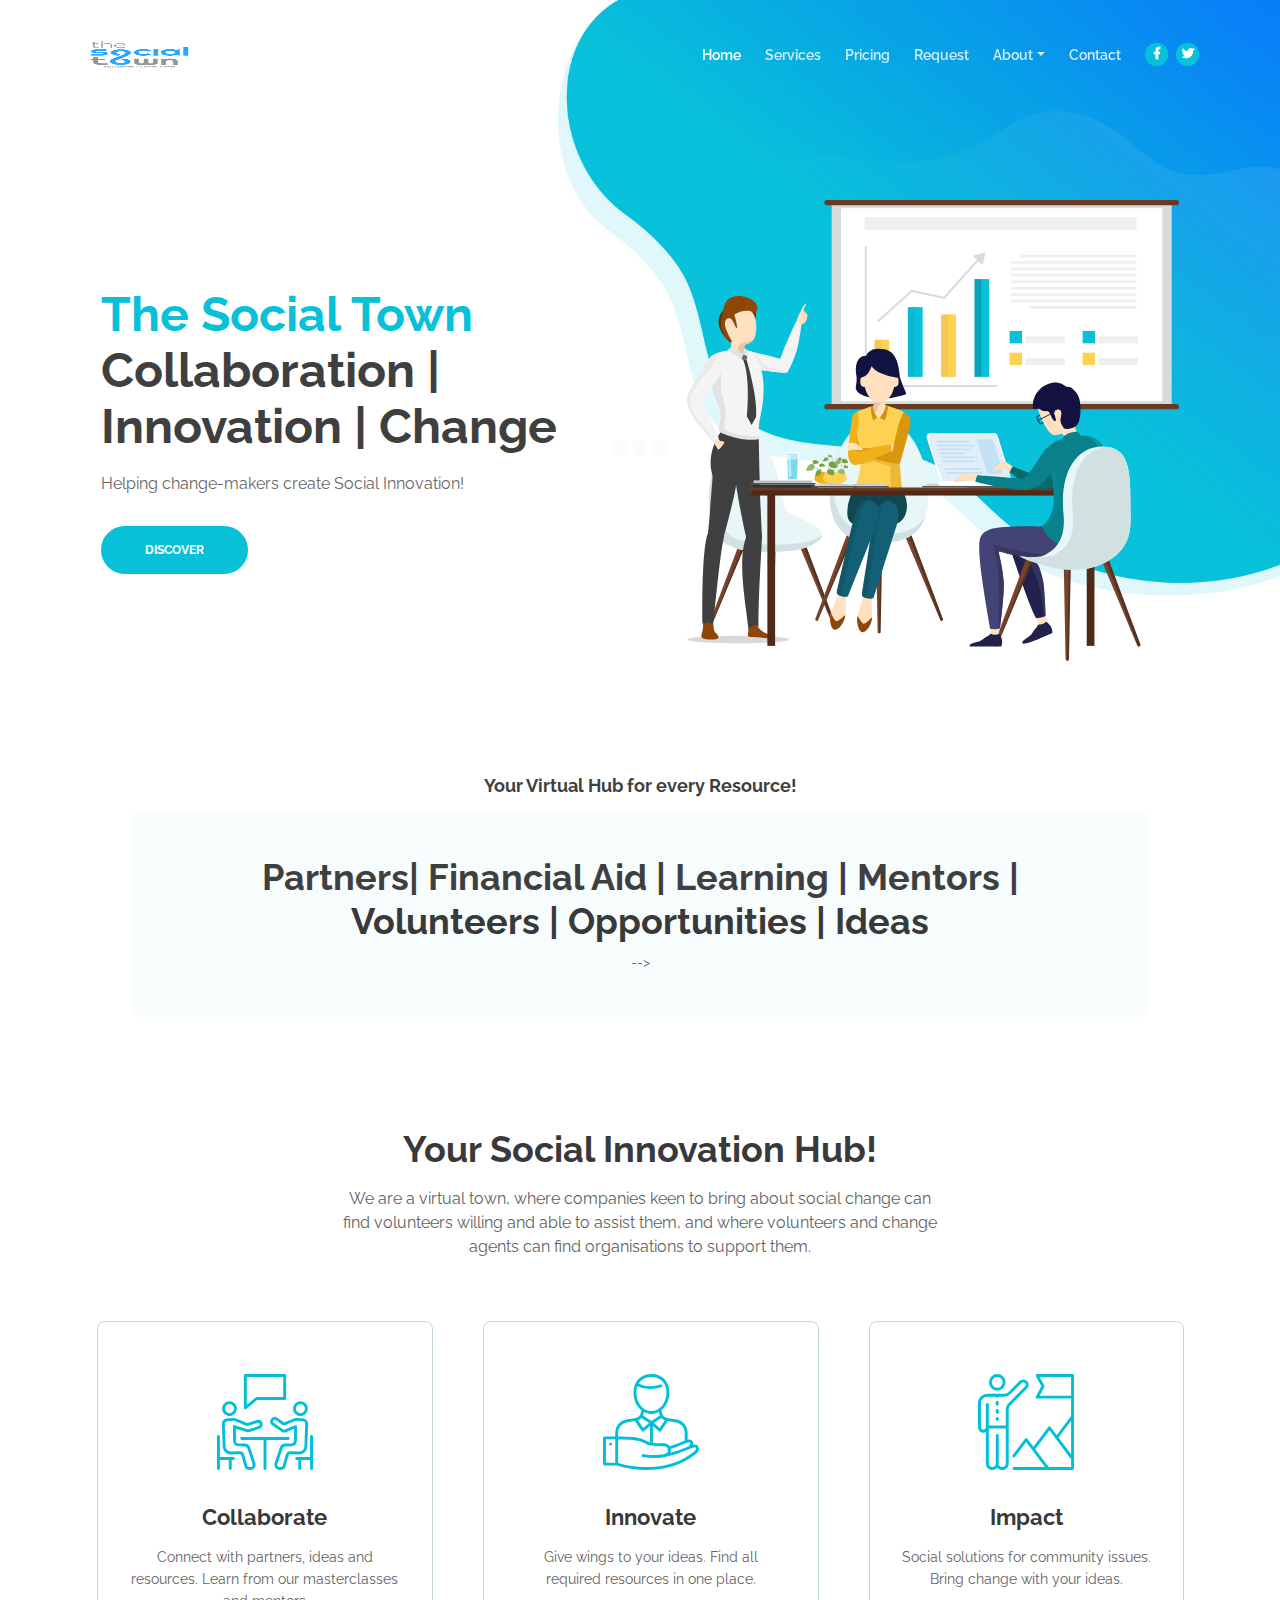
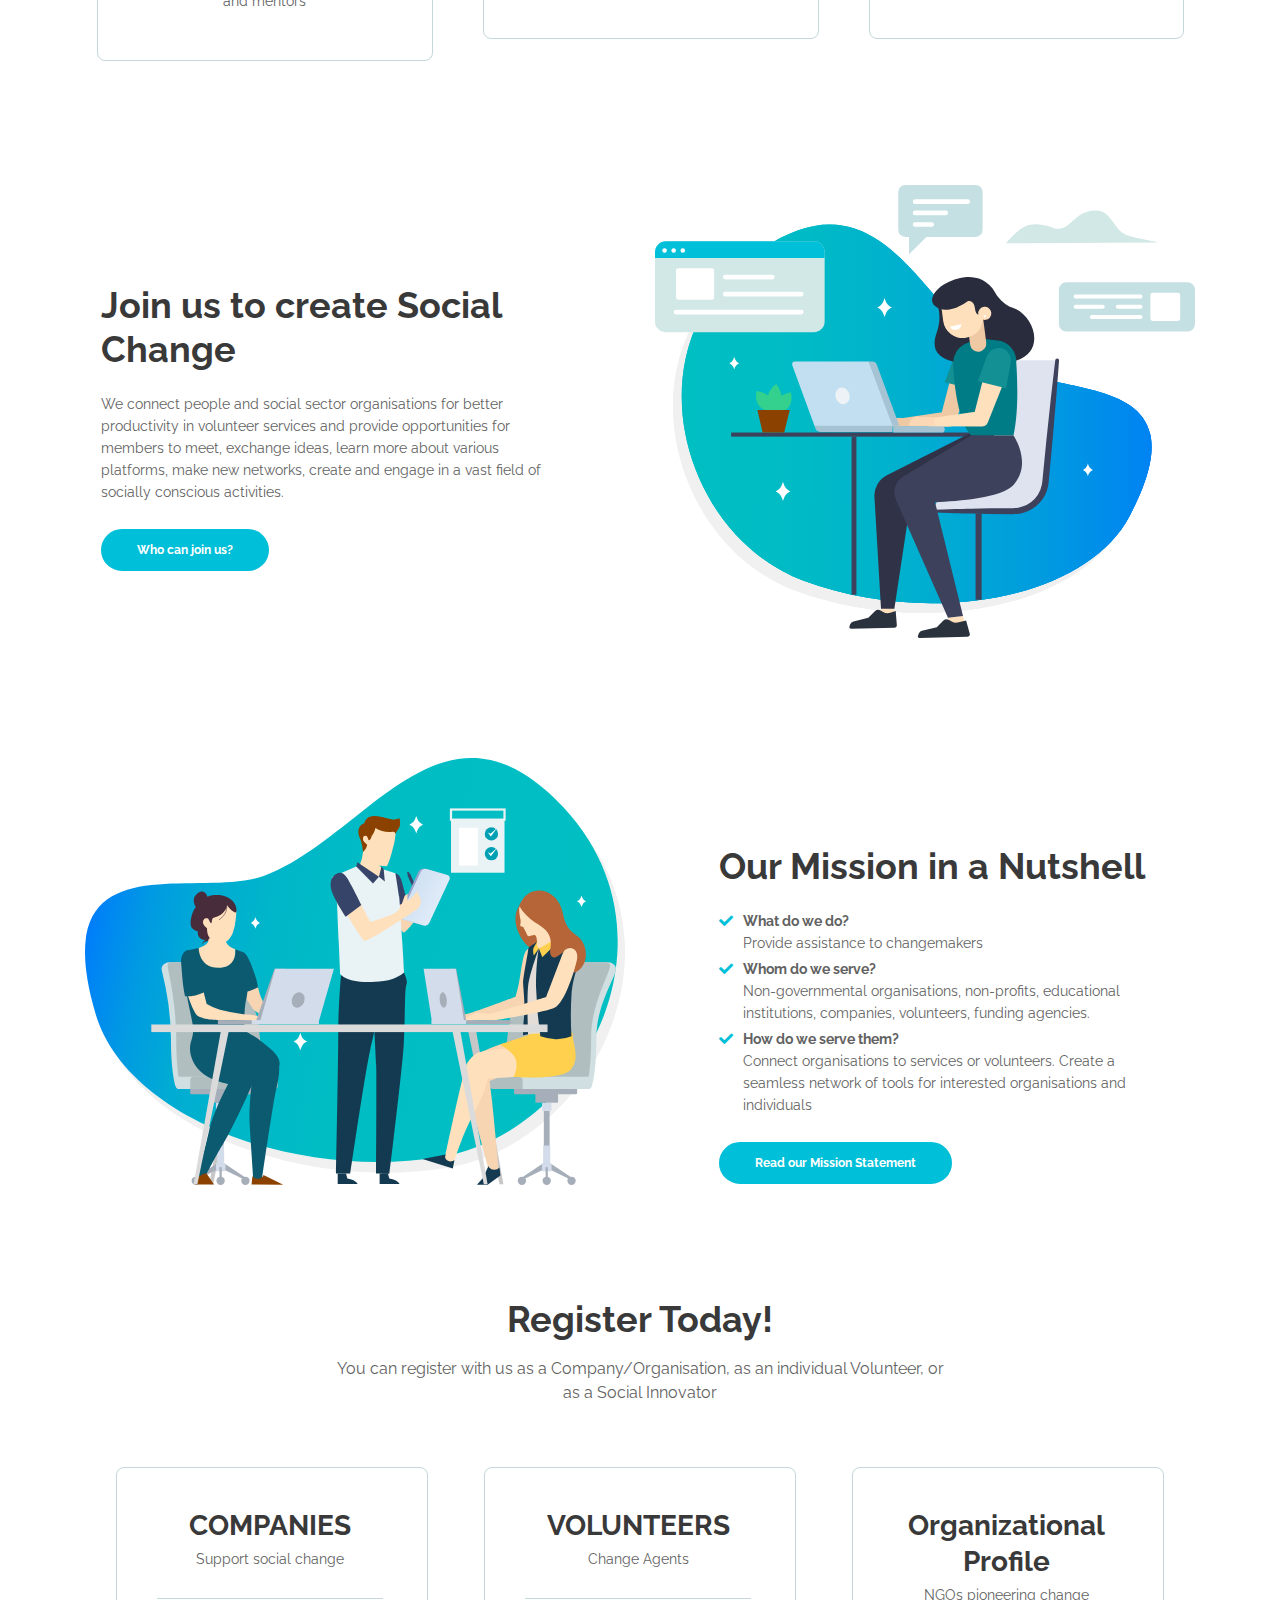
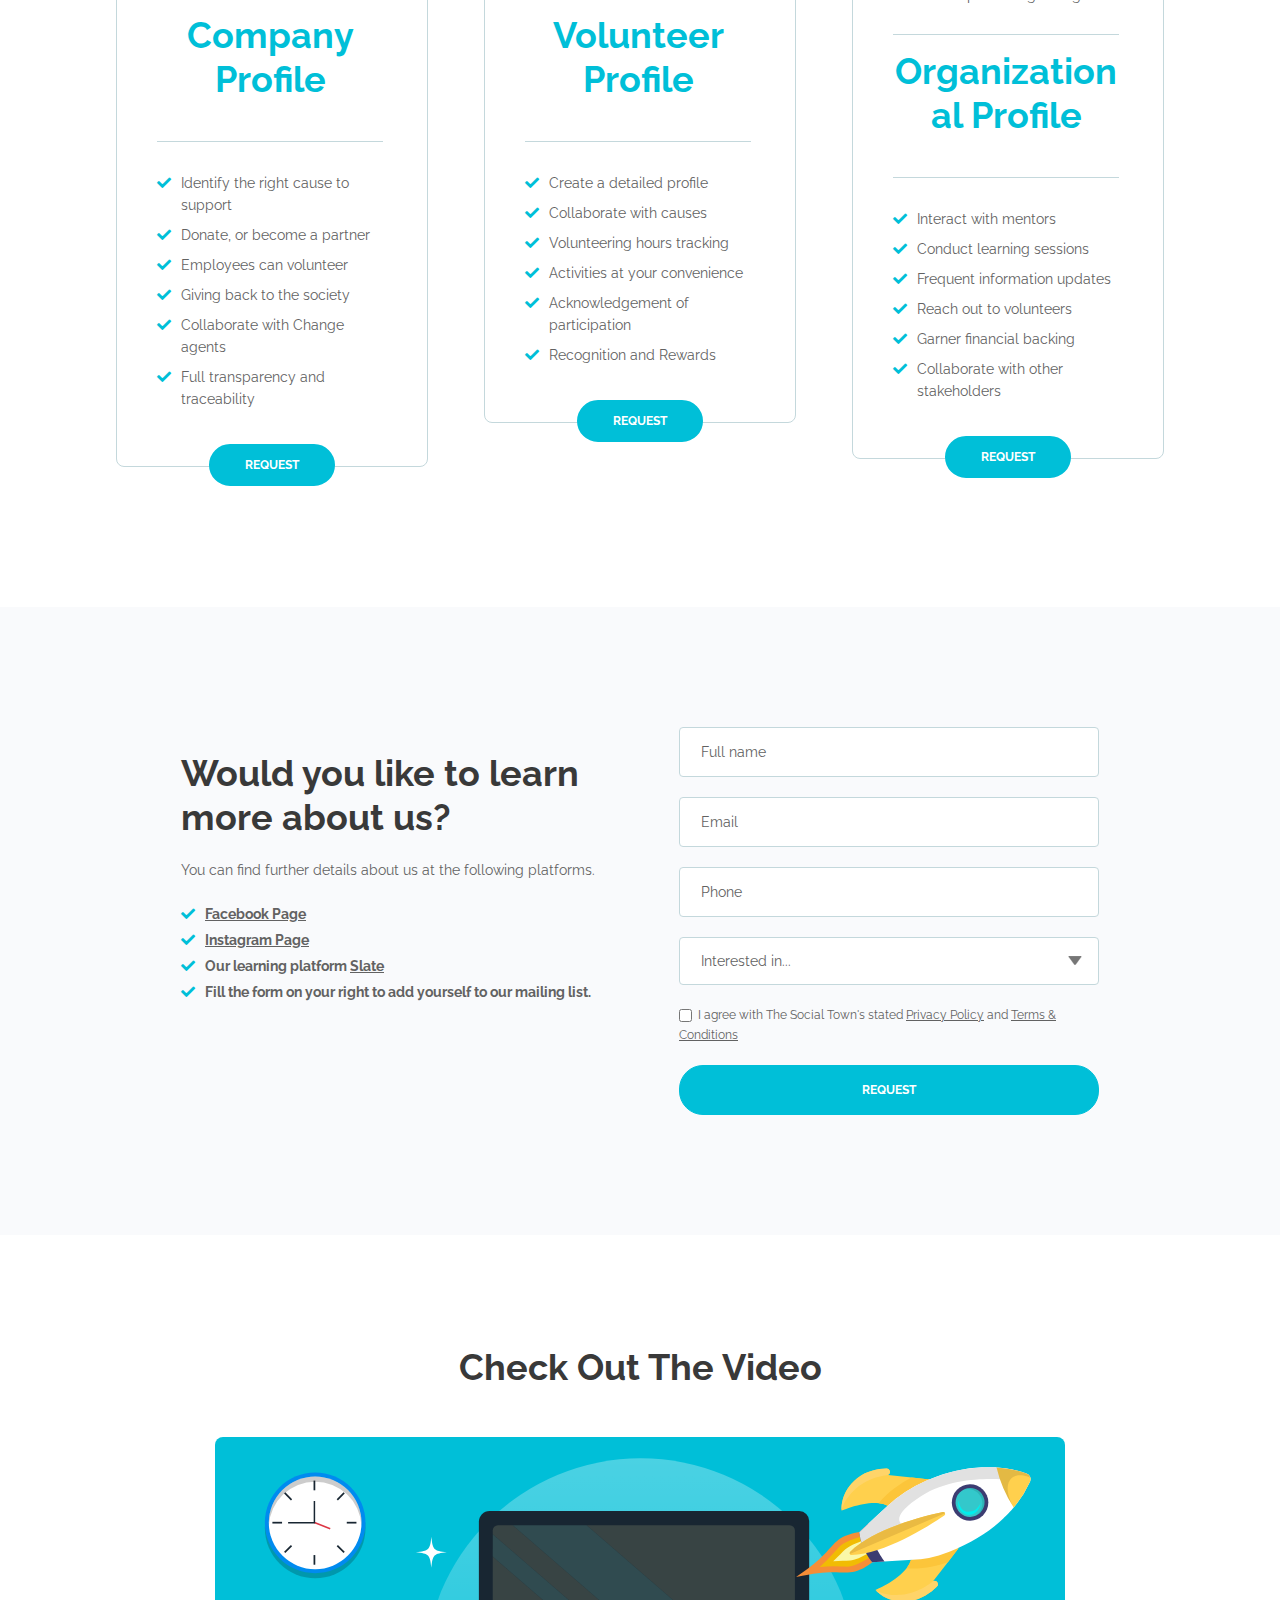
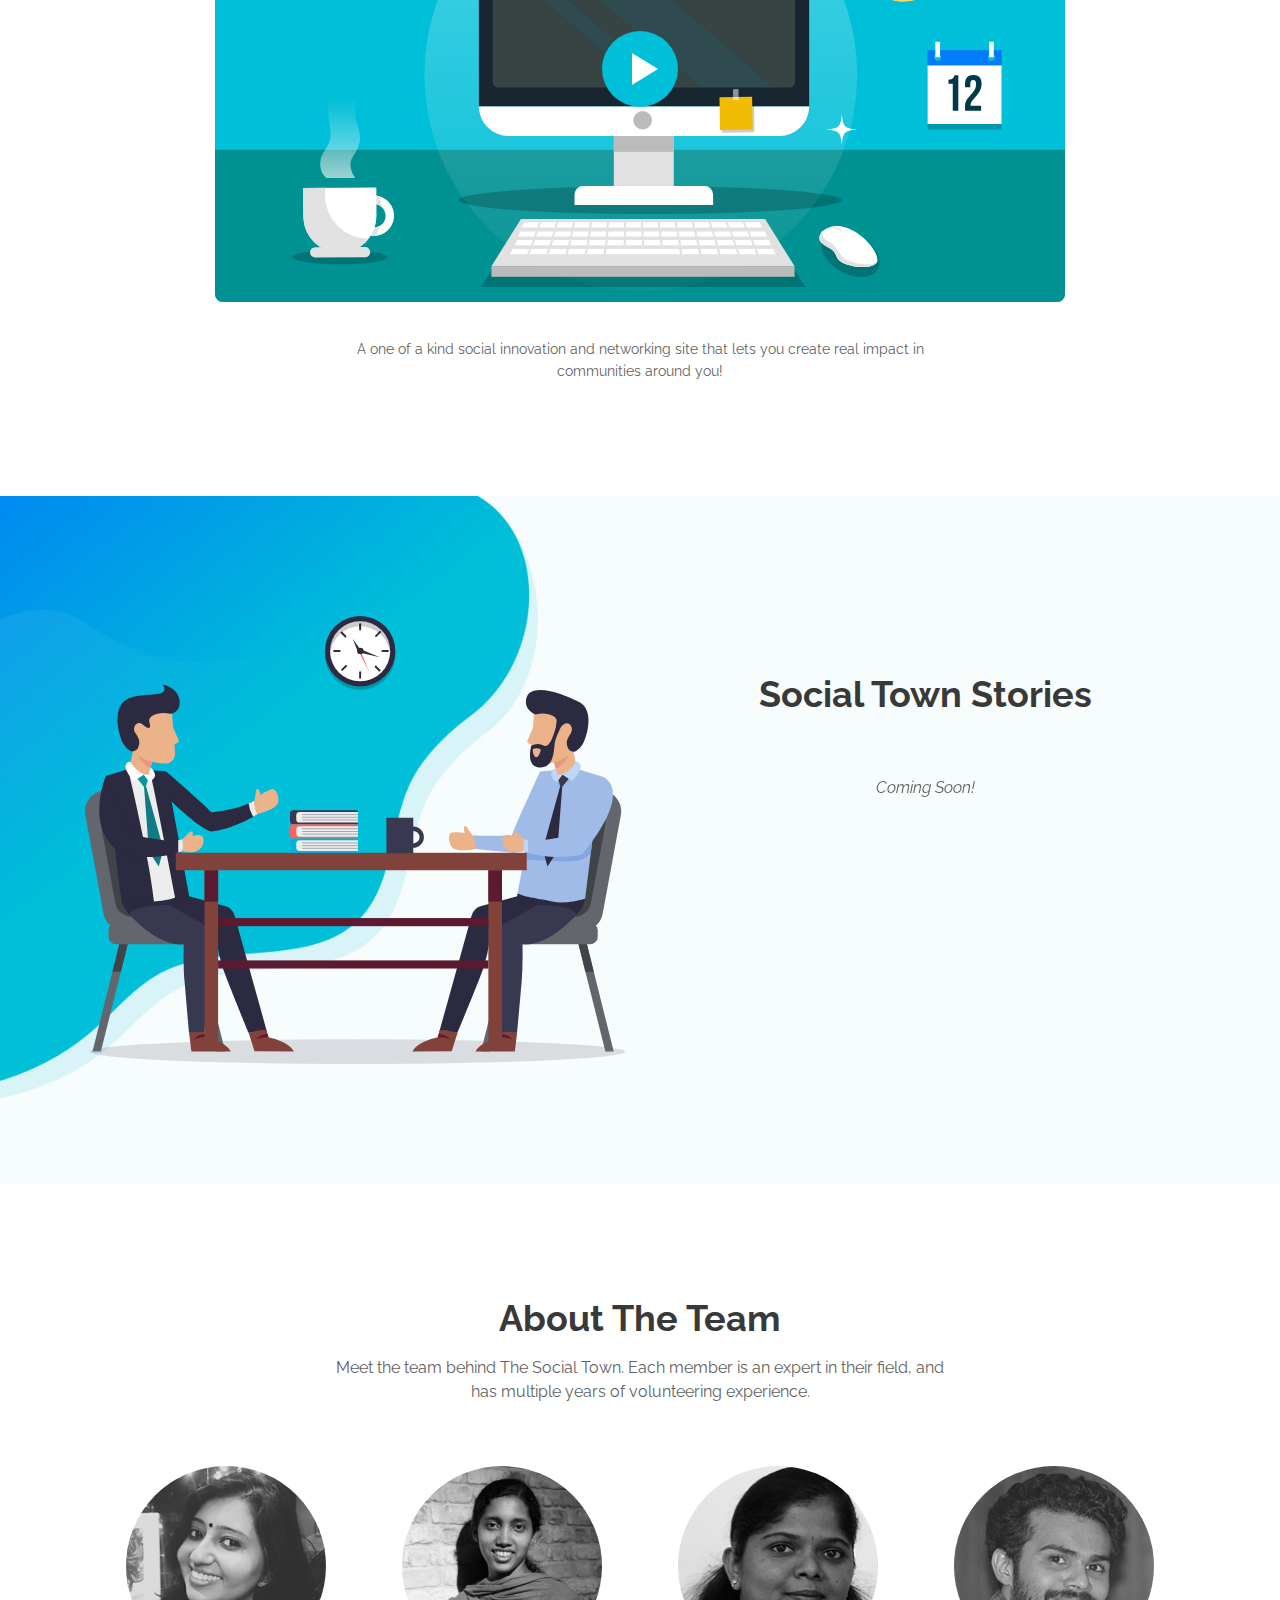
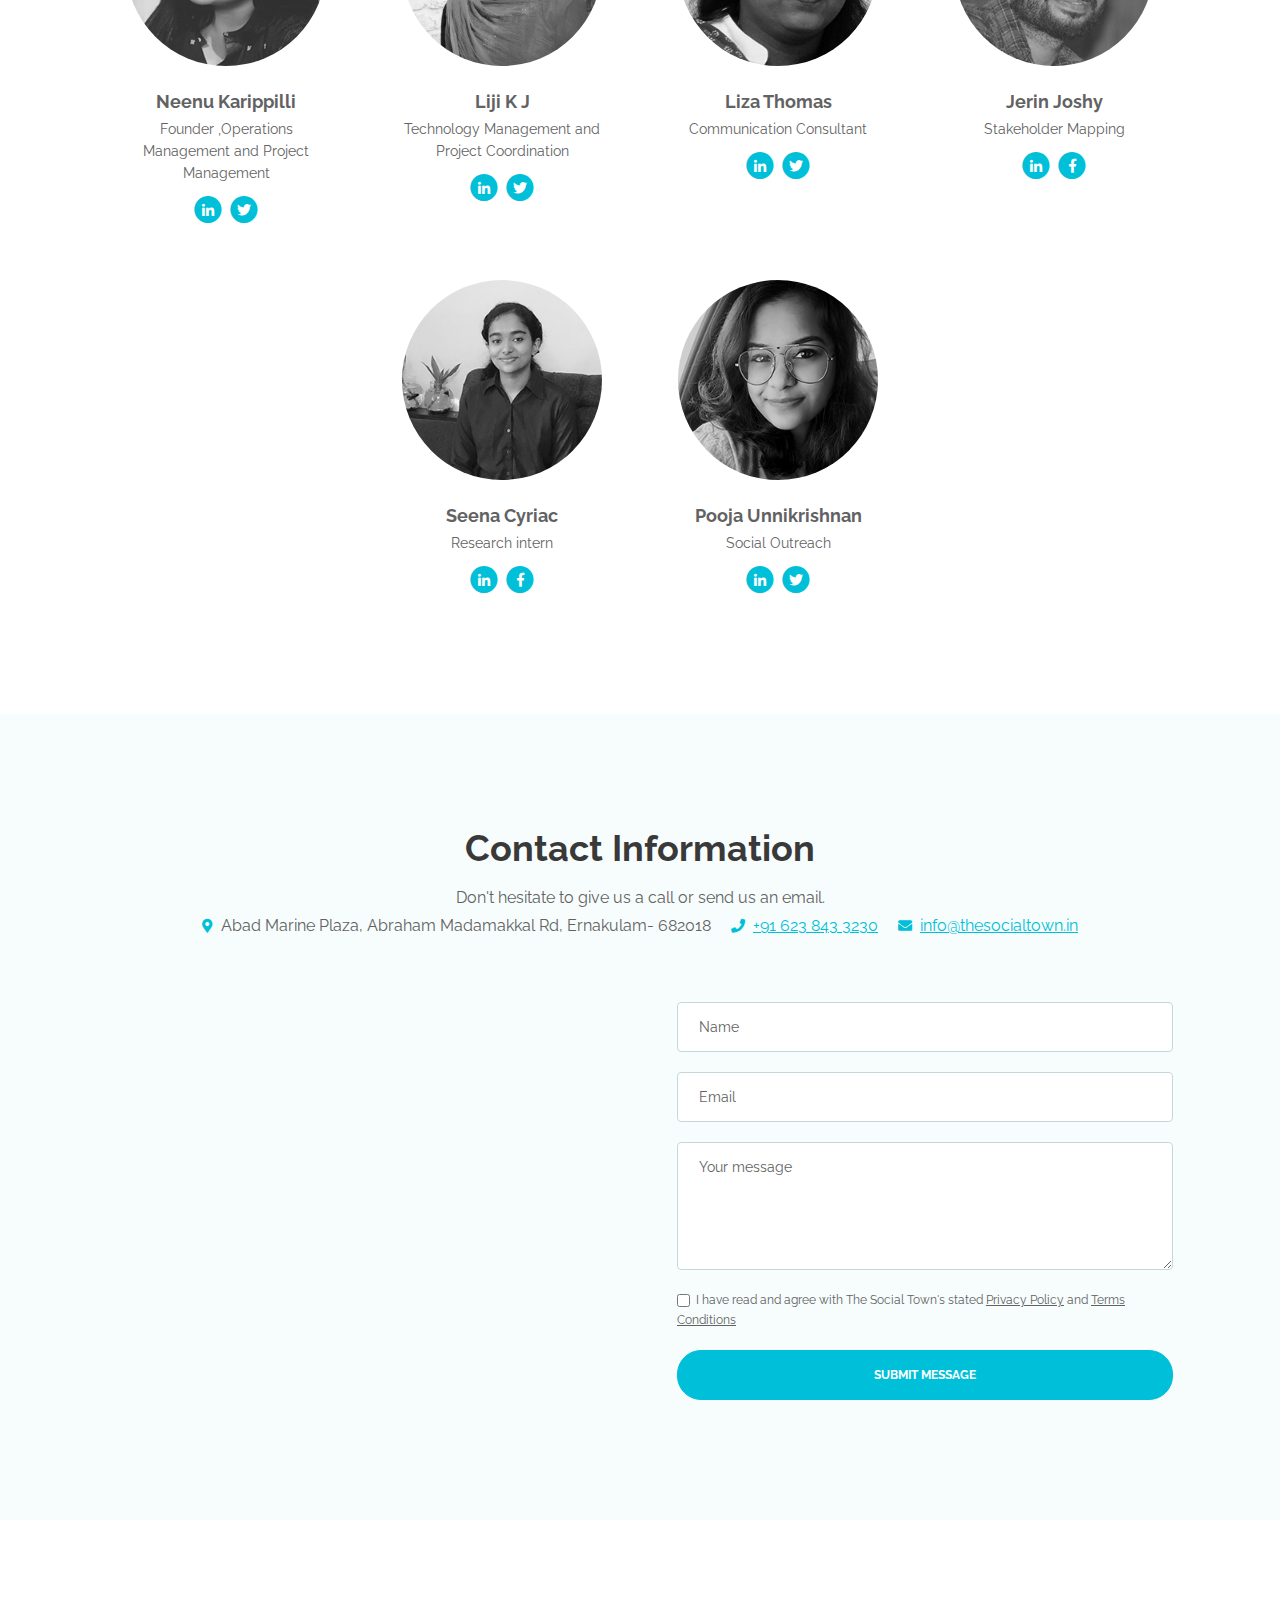
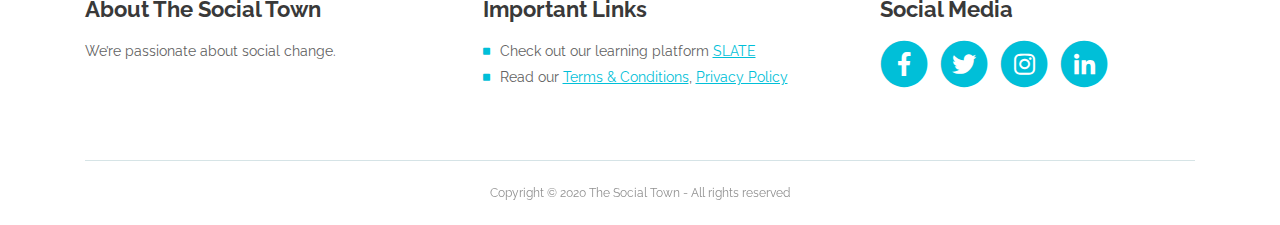
==== index.html @ cde8c7b5 "Update index.html" ====
<!DOCTYPE html>
<html lang="en">
<head>
    <meta charset="utf-8">
    <meta name="viewport" content="width=device-width, initial-scale=1, shrink-to-fit=no">
    
    <!-- SEO Meta Tags -->
    <meta name="description" content="Create a stylish landing page for your business startup and get leads for the offered services with this HTML landing page template.">
   
    <!-- OG Meta Tags to improve the way the post looks when you share the page on LinkedIn, Facebook, Google+ -->
	<meta property="og:site_name" content="" /> <!-- website name -->
	<meta property="og:site" content="" /> <!-- website link -->
	<meta property="og:title" content=""/> <!-- title shown in the actual shared post -->
	<meta property="og:description" content="" /> <!-- description shown in the actual shared post -->
	<meta property="og:image" content="" /> <!-- image link, make sure it's jpg -->
	<meta property="og:url" content="" /> <!-- where do you want your post to link to -->
	<meta property="og:type" content="article" />

    <!-- Website Title -->
    <title>The Social Town Foundation</title>
    
    <!-- Styles -->
    <link href="https://fonts.googleapis.com/css?family=Raleway:400,400i,600,700,700i&amp;subset=latin-ext" rel="stylesheet">
    <link href="css/bootstrap.css" rel="stylesheet">
    <link href="css/fontawesome-all.css" rel="stylesheet">
    <link href="css/swiper.css" rel="stylesheet">
	<link href="css/magnific-popup.css" rel="stylesheet">
	<link href="css/styles.css" rel="stylesheet">
	
	<!-- Favicon  -->
    <link rel="icon" href="images/favicon.jpg">
</head>
<body data-spy="scroll" data-target=".fixed-top">
    
    <!-- Preloader -->
	<div class="spinner-wrapper">
        <div class="spinner">
            <div class="bounce1"></div>
            <div class="bounce2"></div>
            <div class="bounce3"></div>
        </div>
    </div>
    <!-- end of preloader -->
    

    <!-- Navigation -->
    <nav class="navbar navbar-expand-lg navbar-dark navbar-custom fixed-top">
        <!-- Text Logo - Use this if you don't have a graphic logo -->
        <!-- <a class="navbar-brand logo-text page-scroll" href="index.html">Evolo</a> -->

        <!-- Image Logo -->
        <a class="navbar-brand logo-image" href="index.html"><img src="images/TSTlogo.png" alt="The Social Town Logo"></a>
        
        <!-- Mobile Menu Toggle Button -->
        <button class="navbar-toggler" type="button" data-toggle="collapse" data-target="#navbarsExampleDefault" aria-controls="navbarsExampleDefault" aria-expanded="false" aria-label="Toggle navigation">
            <span class="navbar-toggler-awesome fas fa-bars"></span>
            <span class="navbar-toggler-awesome fas fa-times"></span>
        </button>
        <!-- end of mobile menu toggle button -->

        <div class="collapse navbar-collapse" id="navbarsExampleDefault">
            <ul class="navbar-nav ml-auto">
                <li class="nav-item">
                    <a class="nav-link page-scroll" href="#header">Home <span class="sr-only">(current)</span></a>
                </li>
                <li class="nav-item">
                    <a class="nav-link page-scroll" href="#services">Services</a>
                </li>
                <li class="nav-item">
                    <a class="nav-link page-scroll" href="#pricing">Pricing</a>
                </li>
                <li class="nav-item">
                    <a class="nav-link page-scroll" href="#request">Request</a>
                </li>

                <!-- Dropdown Menu -->          
                <li class="nav-item dropdown">
                    <a class="nav-link dropdown-toggle page-scroll" href="#about" id="navbarDropdown" role="button" aria-haspopup="true" aria-expanded="false">About</a>
                    <div class="dropdown-menu" aria-labelledby="navbarDropdown">
                        <a class="dropdown-item" href="/terms-of-use.html"><span class="item-text">Terms of Use</span></a>
                        <div class="dropdown-items-divide-hr"></div>
                        <a class="dropdown-item" href="privacy-policy.html"><span class="item-text">Privacy Policy</span></a>
                    </div>
                </li>
                <!-- end of dropdown menu -->

                <li class="nav-item">
                    <a class="nav-link page-scroll" href="#contact">Contact</a>
                </li>
            </ul>
            <span class="nav-item social-icons">
                <span class="fa-stack">
                    <a href="https://www.facebook.com/TheSocialTown.in ">
                        <i class="fas fa-circle fa-stack-2x facebook"></i>
                        <i class="fab fa-facebook-f fa-stack-1x"></i>
                    </a>
                </span>
                <span class="fa-stack">
                    <a href="https://twitter.com/TheSocialTown2 ">
                        <i class="fas fa-circle fa-stack-2x twitter"></i>
                        <i class="fab fa-twitter fa-stack-1x"></i>
                    </a>
                </span>
            </span>
        </div>
    </nav> <!-- end of navbar -->
    <!-- end of navigation -->


    <!-- Header -->
    <header id="header" class="header">
        <div class="header-content">
            <div class="container">
                <div class="row">
                    <div class="col-lg-6">
                        <div class="text-container">
                            <h1><span class="turquoise">The Social Town</span> Collaboration | Innovation | Change</h1>
                            <p class="p-large">Helping change-makers create Social Innovation!</p>
                            <a class="btn-solid-lg page-scroll" href="#services">DISCOVER</a>
                        </div> <!-- end of text-container -->
                    </div> <!-- end of col -->
                    <div class="col-lg-6">
                        <div class="image-container">
                            <img class="img-fluid" src="images/header-teamwork.svg" alt="alternative">
                        </div> <!-- end of image-container -->
                    </div> <!-- end of col -->
                </div> <!-- end of row -->
            </div> <!-- end of container -->
        </div> <!-- end of header-content -->
    </header> <!-- end of header -->
    <!-- end of header -->


    <!-- Customers -->
    <div class="slider-1">
        <div class="container">
            <div class="row">
                <div class="col-lg-12">
                    <h5>Your Virtual Hub for every Resource!</h5>
			                    
                    <!-- Image Slider -->
                    <div class="slider-container">
                        <div class="swiper-container image-slider">
				<h2>Partners| Financial Aid | Learning | Mentors | Volunteers | Opportunities | Ideas</h2>
<!--                             <div class="swiper-wrapper">
                                <div class="swiper-slide">
                                    <div class="image-container">
                                        <img class="img-responsive" src="images/customer-logo-1.png" alt="alternative">
                                    </div>
                                </div>
                                <div class="swiper-slide">
                                    <div class="image-container">
                                        <img class="img-responsive" src="images/customer-logo-2.png" alt="alternative">
                                    </div>
                                </div>
                                <div class="swiper-slide">
                                    <div class="image-container">
                                        <img class="img-responsive" src="images/customer-logo-3.png" alt="alternative">
                                    </div>
                                </div>
                                <div class="swiper-slide">
                                    <div class="image-container">
                                        <img class="img-responsive" src="images/customer-logo-4.png" alt="alternative">
                                    </div>
                                </div>
                                <div class="swiper-slide">
                                    <div class="image-container">
                                        <img class="img-responsive" src="images/customer-logo-5.png" alt="alternative">
                                    </div>
                                </div>
                                <div class="swiper-slide">
                                    <div class="image-container">
                                        <img class="img-responsive" src="images/customer-logo-6.png" alt="alternative">
                                    </div>
                                </div>
                            </div> <!-- end of swiper-wrapper --> -->
                        </div> <!-- end of swiper container -->
                    </div> <!-- end of slider-container -->
                    <!-- end of image slider -->

                </div> <!-- end of col -->
            </div> <!-- end of row -->
        </div> <!-- end of container -->
    </div> <!-- end of slider-1 -->
    <!-- end of customers -->


    <!-- Services -->
    <div id="services" class="cards-1">
        <div class="container">
            <div class="row">
                <div class="col-lg-12">
                    <h2>Your Social Innovation Hub!</h2>
                    <p class="p-heading p-large">We are a virtual town, where companies keen to bring about social change can find volunteers willing and able to assist them, and where volunteers and change agents can find organisations to support them.</p>
                </div> <!-- end of col -->
            </div> <!-- end of row -->
            <div class="row">
                <div class="col-lg-12">

                    <!-- Card -->
                    <div class="card">
                        <img class="card-image" src="images/services-icon-1.svg" alt="alternative">
                        <div class="card-body">
                            <h4 class="card-title">Collaborate</h4>
                            <p>Connect with partners, ideas and resources. Learn from our masterclasses and mentors</p>
                        </div>
                    </div>
                    <!-- end of card -->

			   <!-- Card -->
                    <div class="card">
                        <img class="card-image" src="images/services-icon-3.svg" alt="alternative">
                        <div class="card-body">
                            <h4 class="card-title">Innovate</h4>
                            <p>Give wings to your ideas.
Find all required resources in one place.
</p>
                        </div>
                    </div>
                    <!-- end of card -->
                    <!-- Card -->
                    <div class="card">
                        <img class="card-image" src="images/services-icon-2.svg" alt="alternative">
                        <div class="card-body">
                            <h4 class="card-title">Impact</h4>
                            <p>Social solutions for community issues.<br/>
Bring change with your ideas.</p>
                        </div>
                    </div>
                    <!-- end of card -->

                 
                    
                </div> <!-- end of col -->
            </div> <!-- end of row -->
        </div> <!-- end of container -->
    </div> <!-- end of cards-1 -->
    <!-- end of services -->


    <!-- Details 1 -->
    <div class="basic-1">
        <div class="container">
            <div class="row">
                <div class="col-lg-6">
                    <div class="text-container">
                        <h2>Join us to create Social Change</h2>
                        <p>We connect people and social sector organisations for better productivity in volunteer services and provide opportunities for members to meet, exchange ideas, learn more about various platforms, make new networks, create and engage in a vast field of socially conscious activities.</p>
                        <a class="btn-solid-reg popup-with-move-anim" href="#details-lightbox-1">Who can join us?</a>
                    </div> <!-- end of text-container -->
                </div> <!-- end of col -->
                <div class="col-lg-6"> 
                    <div class="image-container">
                        <img class="img-fluid" src="images/details-1-office-worker.svg" alt="alternative">
                    </div> <!-- end of image-container -->
                </div> <!-- end of col -->
            </div> <!-- end of row -->
        </div> <!-- end of container -->
    </div> <!-- end of basic-1 -->
    <!-- end of details 1 -->

    
    <!-- Details 2 -->
    <div class="basic-2">
        <div class="container">
            <div class="row">
                <div class="col-lg-6">
                    <div class="image-container">
                        <img class="img-fluid" src="images/details-2-office-team-work.svg" alt="alternative">
                    </div> <!-- end of image-container -->
                </div> <!-- end of col -->
                <div class="col-lg-6">
                    <div class="text-container">
                        <h2>Our Mission in a Nutshell</h2>
                        <ul class="list-unstyled li-space-lg">
                            <li class="media">
                                <i class="fas fa-check"></i>
                                <div class="media-body"><b>What do we do?</b><br/>Provide assistance to changemakers</div>
                            </li>
                            <li class="media">
                                <i class="fas fa-check"></i>
                                <div class="media-body"><b>Whom do we serve?</b><br/>Non-governmental organisations, non-profits, educational institutions, companies, volunteers, funding agencies.</div>
                            </li>
                            <li class="media">
                                <i class="fas fa-check"></i>
                                <div class="media-body"><b>How do we serve them?</b><br/>Connect organisations to services or volunteers. Create a seamless network of tools for interested organisations and individuals</div>
                            </li>
                        </ul>
                        <a class="btn-solid-reg popup-with-move-anim" href="#details-lightbox-2"> Read our Mission Statement</a>
                    </div> <!-- end of text-container -->
                </div> <!-- end of col -->
            </div> <!-- end of row -->
        </div> <!-- end of container -->
    </div> <!-- end of basic-2 -->
    <!-- end of details 2 -->

    <!-- Details Lightboxes -->
    <!-- Details Lightbox 1 -->
	<div id="details-lightbox-1" class="lightbox-basic zoom-anim-dialog mfp-hide">
        <div class="container">
            <div class="row">
                <button title="Close (Esc)" type="button" class="mfp-close x-button">×</button>
                <div class="col-lg-8">
                    <div class="image-container">
                        <img class="img-fluid" src="images/details-lightbox-1.svg" alt="alternative">
                    </div> <!-- end of image-container -->
                </div> <!-- end of col -->
                <div class="col-lg-4">
                    <h3>Who can join us?</h3>
                    <hr>
                    <h5>Companies</h5>
                    <p>Identify social causes to support, and be assured of complete transparency. <br/>
Employees can volunteer their time and effort to support causes.</p>
			 <h5>Volunteers and Change Agents</h5>
                    <p>Identify worthy projects to devote time and effort to. <br/>
Track your work, receive acknowledgement, and be appreciated!</p>
			<h5>NGOs and Social Innovators</h5>
                    <p>Social innovators can find sponsors to support their endeavours. <br/>
NGOs can find everything they need including volunteers on the same platform. </p>
<!--                     <ul class="list-unstyled li-space-lg">
                        <li class="media">
                            <i class="fas fa-check"></i><div class="media-body">List building framework</div>
                        </li>
                        <li class="media">
                            <i class="fas fa-check"></i><div class="media-body">Easy database browsing</div>
                        </li>
                        <li class="media">
                            <i class="fas fa-check"></i><div class="media-body">User administration</div>
                        </li>
                        <li class="media">
                            <i class="fas fa-check"></i><div class="media-body">Automate user signup</div>
                        </li>
                        <li class="media">
                            <i class="fas fa-check"></i><div class="media-body">Quick formatting tools</div>
                        </li>
                        <li class="media">
                            <i class="fas fa-check"></i><div class="media-body">Fast email checking</div>
                        </li>
                    </ul> -->
                    <a class="btn-solid-reg mfp-close page-scroll" href="#request">REQUEST</a> <a class="btn-outline-reg mfp-close as-button" href="#screenshots">BACK</a>
                </div> <!-- end of col -->
            </div> <!-- end of row -->
        </div> <!-- end of container -->
    </div> <!-- end of lightbox-basic -->
    <!-- end of details lightbox 1 -->

    <!-- Details Lightbox 2 -->
	<div id="details-lightbox-2" class="lightbox-basic zoom-anim-dialog mfp-hide">
        <div class="container">
            <div class="row">
                <button title="Close (Esc)" type="button" class="mfp-close x-button">×</button>
                <div class="col-lg-8">
                    <div class="image-container">
                        <img class="img-fluid" src="images/details-lightbox-2.svg" alt="alternative">
                    </div> <!-- end of image-container -->
                </div> <!-- end of col -->
                <div class="col-lg-4">
                    <h3>Our Mission</h3>
                    <hr>
                    <h5>What do we do?</h5>
                    <p>Provide assistance to the changemakers, the do-ers of our communities with every tool in the box to help them create impactful social solutions for the problems that affect all of us.</p>
			<h5>Whom do we serve?</h5>
			<p>Non-governmental organisations, non-profits, educational institutions, companies, volunteers, funding agencies.</p>
			<h5>How do we serve them?</h55>
			<p>We connect the organisations to services or volunteers, so that they are able to identify each other's strengths through a transparent process of learning and selection. The web platform acts as a space where both parties learn about each other's work before they proceed to create real world impactful programs and products. The Social Town works towards creating a seamless network of tools for nonprofits, volunteers, funders, and other interested organisations to learn and participate in the social sector work in India. The Social Town facilitates a better, more accountable, and transparent non-profit work environment in India.</p>
			
		<a class="btn-solid-reg mfp-close page-scroll" href="app.thesocialtown.in">Register</a> <a class="btn-outline-reg mfp-close as-button" href="#screenshots">BACK</a>
                </div> <!-- end of col -->
            </div> <!-- end of row -->
        </div> <!-- end of container -->
    </div> <!-- end of lightbox-basic -->
    <!-- end of details lightbox 2 -->
    <!-- end of details lightboxes -->


    <!-- Pricing -->
    <div id="pricing" class="cards-2">
        <div class="container">
            <div class="row">
                <div class="col-lg-12">
                    <h2>Register Today!</h2>
                    <p class="p-heading p-large">You can register with us as a Company/Organisation, as an individual Volunteer, or as a Social Innovator</p>
                </div> <!-- end of col -->
            </div> <!-- end of row -->
            <div class="row">
                <div class="col-lg-12">

                    <!-- Card-->
                    <div class="card">
                        <div class="card-body">
                            <div class="card-title">COMPANIES</div>
                            <div class="card-subtitle">Support social change</div>
                            <hr class="cell-divide-hr">
                            <div class="price">
                                
                               <h2><span class="turquoise" >Company Profile</span></h2>

                          </div>
                            <hr class="cell-divide-hr">
                            <ul class="list-unstyled li-space-lg">
                                <li class="media">
                                    <i class="fas fa-check"></i><div class="media-body">Identify the right cause to support</div>
                                </li>
                                <li class="media">
                                    <i class="fas fa-check"></i><div class="media-body">Donate, or become a partner</div>
                                </li>
                                <li class="media">
                                    <i class="fas fa-check"></i><div class="media-body">Employees can volunteer</div>
                                </li>
                                <li class="media">
                                    <i class="fas fa-check"></i><div class="media-body">Giving back to the society</div>
                                </li>
                                <li class="media">
                                    <i class="fas fa-check"></i><div class="media-body">Collaborate with Change agents</div>
                                </li>
								 <li class="media">
                                    <i class="fas fa-check"></i><div class="media-body">Full transparency and traceability</div>
                                </li>
                            </ul>
                            <div class="button-wrapper">
                                <a class="btn-solid-reg page-scroll" href="#request">REQUEST</a>
                            </div>
                        </div>
                    </div> <!-- end of card -->
                    <!-- end of card -->

                    <!-- Card-->
                    <div class="card">
                        <div class="card-body">
                            <div class="card-title">VOLUNTEERS</div>
                            <div class="card-subtitle">Change Agents</div>
                            <hr class="cell-divide-hr">
                            <div class="price">
                                <h2><span class="turquoise" >Volunteer Profile</span></h2>
                            </div>
                            <hr class="cell-divide-hr">
                            <ul class="list-unstyled li-space-lg">
                                <li class="media">
                                    <i class="fas fa-check"></i><div class="media-body">Create a detailed profile </div>
                                </li>
                                <li class="media">
                                    <i class="fas fa-check"></i><div class="media-body">Collaborate with causes</div>
                                </li>
                                <li class="media">
                                    <i class="fas fa-check"></i><div class="media-body">Volunteering hours tracking</div>
                                </li>
                                <li class="media">
                                    <i class="fas fa-check"></i><div class="media-body">Activities at your convenience</div>
                                </li>
                                <li class="media">
                                    <i class="fas fa-check"></i><div class="media-body">Acknowledgement of participation</div>
                                </li><li class="media">
                                    <i class="fas fa-check"></i><div class="media-body">Recognition and Rewards</div>
                                </li>
                            </ul>
                            <div class="button-wrapper">
                                <a class="btn-solid-reg page-scroll" href="#request">REQUEST</a>
                            </div>
                        </div>
                    </div> <!-- end of card -->
                    <!-- end of card -->

                    <!-- Card-->
                    <div class="card">
                        <div class="label">
                    </div>
                        <div class="card-body">
                            <div class="card-title">Organizational Profile</div>
                            <div class="card-subtitle">NGOs pioneering change</div>
                            <hr class="cell-divide-hr">
                            <div class="price">
                                  <h2><span class="turquoise" >Organizational Profile</span></h2>
                            </div>
                            <hr class="cell-divide-hr">
                            <ul class="list-unstyled li-space-lg">
                                <li class="media">
                                    <i class="fas fa-check"></i><div class="media-body">Interact with mentors</div>
                                </li>
                                <li class="media">
                                    <i class="fas fa-check"></i><div class="media-body">Conduct learning sessions</div>
                                </li>
                                <li class="media">
                                    <i class="fas fa-check"></i><div class="media-body">Frequent information updates</div>
                                </li>
                                <li class="media">
                                    <i class="fas fa-check"></i><div class="media-body">Reach out to volunteers</div>
                                </li>
                                <li class="media">
                                    <i class="fas fa-check"></i><div class="media-body">Garner financial backing</div>
                                </li>
								<li class="media">
                                    <i class="fas fa-check"></i><div class="media-body">Collaborate with other stakeholders</div>
                                </li>
                            </ul>
                            <div class="button-wrapper">
                                <a class="btn-solid-reg page-scroll" href="#request">REQUEST</a>
                            </div>
                        </div>
                    </div> <!-- end of card -->
                    <!-- end of card -->

                </div> <!-- end of col -->
            </div> <!-- end of row -->
        </div> <!-- end of container -->
    </div> <!-- end of cards-2 -->
    <!-- end of pricing -->


    <!-- Request -->
    <div id="request" class="form-1">
        <div class="container">
            <div class="row">
                <div class="col-lg-6">
                    <div class="text-container">
                        <h2>Would you like to learn more about us?</h2>
                        <p>You can find further details about us at the following platforms.</p>
						<ul class="list-unstyled li-space-lg">
                            <li class="media">
                                <i class="fas fa-check"></i>
                                <div class="media-body"><strong class="blue"><a href="https://www.facebook.com/TheSocialTown.in">Facebook Page </a></strong></div>
                            </li>
                            <li class="media">
                                <i class="fas fa-check"></i>
                                <div class="media-body"><strong class="blue"><a href="https://instagram.com/thesocialtown">Instagram Page</a></strong></div>
                            </li>
                            <li class="media">
                                <i class="fas fa-check"></i>
                                <div class="media-body"><strong class="blue">Our learning platform <a href="slate.thesocialtown.in">Slate</a></strong></div>
                            </li>
                            <li class="media">
                                <i class="fas fa-check"></i>
                                <div class="media-body"><strong class="blue">Fill the form on your right to add yourself to our mailing list.</strong></div>
                            </li>
                        </ul>
                    </div> <!-- end of text-container -->
                </div> <!-- end of col -->
                <div class="col-lg-6">

                    <!-- Request Form -->
                    <div class="form-container">
                        <form id="requestForm" data-toggle="validator" data-focus="false">
                            <div class="form-group">
                                <input type="text" class="form-control-input" id="rname" name="rname" required>
                                <label class="label-control" for="rname">Full name</label>
                                <div class="help-block with-errors"></div>
                            </div>
                            <div class="form-group">
                                <input type="email" class="form-control-input" id="remail" name="remail" required>
                                <label class="label-control" for="remail">Email</label>
                                <div class="help-block with-errors"></div>
                            </div>
                            <div class="form-group">
                                <input type="text" class="form-control-input" id="rphone" name="rphone" required>
                                <label class="label-control" for="rphone">Phone</label>
                                <div class="help-block with-errors"></div>
                            </div>
                            <div class="form-group">
                                <select class="form-control-select" id="rselect" required>
                                    <option class="select-option" value="" disabled selected>Interested in...</option>
                                    <option class="select-option" value="Personal Loan">Donating </option>
                                    <option class="select-option" value="Car Loan">Volunteering </option>
                                    <option class="select-option" value="House Loan">Collaborating </option>
                                </select>
                                <div class="help-block with-errors"></div>
                            </div>
                            <div class="form-group checkbox">
                                <input type="checkbox" id="rterms" value="Agreed-to-Terms" name="rterms" required>I agree with The Social Town's stated <a href="/privacy-policy">Privacy Policy</a> and <a href="/terms-of-use">Terms & Conditions</a>
                                <div class="help-block with-errors"></div>
                            </div>
                            <div class="form-group">
                                <button type="submit" class="form-control-submit-button">REQUEST</button>
                            </div>
                            <div class="form-message">
                                <div id="rmsgSubmit" class="h3 text-center hidden"></div>
                            </div>
                        </form>
                    </div> <!-- end of form-container -->
                    <!-- end of request form -->

                </div> <!-- end of col -->
            </div> <!-- end of row -->
        </div> <!-- end of container -->
    </div> <!-- end of form-1 -->
    <!-- end of request -->


    <!-- Video -->
    <div class="basic-3">
        <div class="container">
            <div class="row">
                <div class="col-lg-12">
                    <h2>Check Out The Video</h2>
                </div> <!-- end of col -->
            </div> <!-- end of row -->
            <div class="row">
                <div class="col-lg-12">
                    
                    <!-- Video Preview -->
                    <div class="image-container">
                        <div class="video-wrapper">
                            <a class="popup-youtube" href="https://www.youtube.com/watch?v=fLCjQJCekTs" data-effect="fadeIn">
                                <img class="img-fluid" src="images/video-frame.svg" alt="alternative">
                                <span class="video-play-button">
                                    <span></span>
                                </span>
                            </a>
                        </div> <!-- end of video-wrapper -->
                    </div> <!-- end of image-container -->
                    <!-- end of video preview -->

                    <p>A one of a kind social innovation and networking site that lets you create real impact in communities around you!</p>
                </div> <!-- end of col -->
            </div> <!-- end of row -->
        </div> <!-- end of container -->
    </div> <!-- end of basic-3 -->
    <!-- end of video -->


    <!-- Testimonials -->
    <div class="slider-2">
        <div class="container">
            <div class="row">
                <div class="col-lg-6">
                    <div class="image-container">
                        <img class="img-fluid" src="images/testimonials-2-men-talking.svg" alt="alternative">
                    </div> <!-- end of image-container -->
                </div> <!-- end of col -->
                <div class="col-lg-6">
                    <h2>Social Town Stories</h2>

                    <!-- Card Slider -->
                    <div class="slider-container">
                        <div class="swiper-container card-slider">
                            <div class="swiper-wrapper">
                                
                                <!-- Slide -->
                                <div class="swiper-slide">
                                    <div class="card">
<!--                                         <img class="card-image" src="images/testimonial-1.svg" alt="alternative">
 -->                                        <div class="card-body">
                                            <p class="testimonial-text">Coming Soon!</p>
<!--                                             <p class="testimonial-author">Jude Thorn - Designer</p>
 -->                                        </div>
                                    </div>
                                </div> <!-- end of swiper-slide -->
                                <!-- end of slide -->
        
                                <!-- Slide -->
                              <!--   <div class="swiper-slide">
                                    <div class="card">
                                        <img class="card-image" src="images/testimonial-2.svg" alt="alternative">
                                        <div class="card-body">
                                            <p class="testimonial-text">Evolo has always helped or startup to position itself in the highly competitive market of mobile applications. You will not regret using it!</p>
                                            <p class="testimonial-author">Marsha Singer - Developer</p>
                                        </div>
                                    </div>        
                                </div> --> <!-- end of swiper-slide -->
                                <!-- end of slide -->
        
                                <!-- Slide -->
                                <!-- <div class="swiper-slide">
                                    <div class="card">
                                        <img class="card-image" src="images/testimonial-3.svg" alt="alternative">
                                        <div class="card-body">
                                            <p class="testimonial-text">Love their services and was so amazed with the support and results that I purchased Evolo for two years in a row. They are awesome.</p>
                                            <p class="testimonial-author">Roy Smith - Marketer</p>
                                        </div>
                                    </div>        
                                </div> --> <!-- end of swiper-slide -->
                                <!-- end of slide -->
                               
                            </div> <!-- end of swiper-wrapper -->
        
                            <!-- Add Arrows -->
                            <!-- <div class="swiper-button-next"></div>
                            <div class="swiper-button-prev"></div> -->
                            <!-- end of add arrows -->
        
                        </div> <!-- end of swiper-container -->
                    </div> <!-- end of slider-container -->
                    <!-- end of card slider -->

                </div> <!-- end of col -->
            </div> <!-- end of row -->
        </div> <!-- end of container -->
    </div> <!-- end of slider-2 -->
    <!-- end of testimonials -->


    <!-- About -->
    <div id="about" class="basic-4">
        <div class="container">
            <div class="row">
                <div class="col-lg-12">
                    <h2>About The Team</h2>
                    <p class="p-heading p-large">Meet the team behind The Social Town. Each member is an expert in their field, and has multiple years of volunteering experience.</p>
                </div> <!-- end of col -->
            </div> <!-- end of row -->
            <div class="row">
                <div class="col-lg-12">
                    
                    <!-- Team Member -->
                    <div class="team-member">
                        <div class="image-wrapper">
                            <img class="img-fluid" src="images/neenurathin.png.png" alt="Neenu">
                        </div> <!-- end of image-wrapper -->
                        <p class="p-large"><strong>Neenu Karippilli</strong></p>
                        <p class="job-title">Founder ,Operations Management and Project Management </p>
                        <span class="social-icons">
                            <span class="fa-stack">
                                <a href="https://www.linkedin.com/in/neenu-rathin/">
                                    <i class="fas fa-circle fa-stack-2x linkedin"></i>
                                    <i class="fab fa-linkedin-in fa-stack-1x"></i>
                                </a>
                            </span>
                            <span class="fa-stack">
                                <a href="#your-link">
                                    <i class="fas fa-circle fa-stack-2x twitter"></i>
                                    <i class="fab fa-twitter fa-stack-1x"></i>
                                </a>
                            </span>
                        </span> <!-- end of social-icons -->
                    </div> <!-- end of team-member -->
                    <!-- end of team member -->
                     <!-- Team Member -->
                    <div class="team-member">
                        <div class="image-wrapper">
                            <img class="img-fluid" src="images/lijikj.png.png" alt="Liji K J">
                        </div> <!-- end of image wrapper -->
                        <p class="p-large"><strong>Liji K J</strong></p>
                        <p class="job-title">Technology Management and Project Coordination </p>
                        <span class="social-icons">
                            <span class="fa-stack">
                                <a href="https://linkedin.com/in/lijikj">
                                     <i class="fas fa-circle fa-stack-2x linkedin"></i>
                                    <i class="fab fa-linkedin-in fa-stack-1x"></i>
                                </a>
                            </span>
                            <span class="fa-stack">
                                <a href="https://twitter.com/liji_kj">
                                    <i class="fas fa-circle fa-stack-2x twitter"></i>
                                    <i class="fab fa-twitter fa-stack-1x"></i>
                                </a>
                            </span>
                        </span> <!-- end of social-icons -->
                    </div> <!-- end of team-member -->
                    <!-- end of team member -->

                    <!-- Team Member -->
                    <div class="team-member">
                        <div class="image-wrapper">
                            <img class="img-fluid" src="images/lizathomas.png.png" alt="Liza">
                        </div> <!-- end of image wrapper -->
                        <p class="p-large"><strong>Liza Thomas</strong></p>
                        <p class="job-title">Communication Consultant</p>
                        <span class="social-icons">
                            <span class="fa-stack">
                                <a href="#your-link">
                                   <i class="fas fa-circle fa-stack-2x linkedin"></i>
                                    <i class="fab fa-linkedin-in fa-stack-1x"></i>
                                </a>
                            </span>
                            <span class="fa-stack">
                                <a href="#your-link">
                                    <i class="fas fa-circle fa-stack-2x twitter"></i>
                                    <i class="fab fa-twitter fa-stack-1x"></i>
                                </a>
                            </span>
                        </span> <!-- end of social-icons -->
                    </div> <!-- end of team-member -->
                    <!-- end of team member -->

                    <!-- Team Member -->
                    <div class="team-member">
                        <div class="image-wrapper">
                            <img class="img-fluid" src="images/jerinjoshy.png.png" alt="Jerin Joshy">
                        </div> <!-- end of image wrapper -->
                        <p class="p-large"><strong>Jerin Joshy</strong></p>
                        <p class="job-title">Stakeholder Mapping</p>
                        <span class="social-icons">
                            <span class="fa-stack">
                                <a href="https://www.linkedin.com/in/jerinjoshy/">
                                      <i class="fas fa-circle fa-stack-2x linkedin"></i>
                                    <i class="fab fa-linkedin-in fa-stack-1x"></i>
                                </a>
                            </span>
                            <span class="fa-stack">
                                <a href="https://m.facebook.com/jerin.joshy.944k">
                                    <i class="fas fa-circle fa-stack-2x facebook"></i>
                                    <i class="fab fa-facebook-f fa-stack-1x"></i>
                                </a>
                            </span>
                        </span> <!-- end of social-icons -->
                    </div> <!-- end of team-member -->
                    <!-- end of team member -->
			
			      <!-- Team Member -->
                    <div class="team-member">
                        <div class="image-wrapper">
                            <img class="img-fluid" src="images/seemacyriac.png.png" alt="seena cyriac">
                        </div> <!-- end of image wrapper -->
                        <p class="p-large"><strong>Seena Cyriac</strong></p>
                        <p class="job-title">Research intern</p>
                        <span class="social-icons">
                            <span class="fa-stack">
                                <a href="https://www.linkedin.com/in/seena-cyriac-ba74841b1/">
                                     <i class="fas fa-circle fa-stack-2x linkedin"></i>
                                    <i class="fab fa-linkedin-in fa-stack-1x"></i>
                                </a>
                            </span>
                            <span class="fa-stack">
                                <a href="https://www.facebook.com/seenasyriac">
                                    <i class="fas fa-circle fa-stack-2x twitter"></i>
                                    <i class="fab fa-facebook-f fa-stack-1x"></i>
                                </a>
                            </span>
                        </span> <!-- end of social-icons -->
                    </div> <!-- end of team-member -->
                    <!-- end of team member -->
			   <!-- Team Member -->
                    <div class="team-member">
                        <div class="image-wrapper">
                            <img class="img-fluid" src="images/poojauk.png.png" alt="Pooja Unnikrishnan">
                        </div> <!-- end of image wrapper -->
                        <p class="p-large"><strong>Pooja Unnikrishnan</strong></p>
                        <p class="job-title">Social Outreach</p>
                        <span class="social-icons">
                            <span class="fa-stack">
                                <a href="https://www.linkedin.com/in/pooja-uk-6103831a5/">
                                     <i class="fas fa-circle fa-stack-2x linkedin"></i>
                                    <i class="fab fa-linkedin-in fa-stack-1x"></i>
                                </a>
                            </span>
                            <span class="fa-stack">
                                <a href="https://twitter.com/pooja_ukk">
                                    <i class="fas fa-circle fa-stack-2x twitter"></i>
                                    <i class="fab fa-twitter fa-stack-1x"></i>
                                </a>
                            </span>
                        </span> <!-- end of social-icons -->
                    </div> <!-- end of team-member -->
                    <!-- end of team member -->

                  
                </div> <!-- end of col -->
            </div> <!-- end of row -->
        </div> <!-- end of container -->
    </div> <!-- end of basic-4 -->
    <!-- end of about -->


    <!-- Contact -->
    <div id="contact" class="form-2">
        <div class="container">
            <div class="row">
                <div class="col-lg-12">
                    <h2>Contact Information</h2>
                    <ul class="list-unstyled li-space-lg">
                        <li class="address">Don't hesitate to give us a call or send us an email.</li>
                        <li><i class="fas fa-map-marker-alt"></i>Abad Marine Plaza, Abraham Madamakkal Rd, Ernakulam- 682018</li>
                        <li><i class="fas fa-phone"></i><a class="turquoise" href="tel:06238433230">+91 623 843 3230</a></li>
                        <li><i class="fas fa-envelope"></i><a class="turquoise" href="mailto:info@thesocialtown.in">info@thesocialtown.in</a></li>
                    </ul>
                </div> <!-- end of col -->
            </div> <!-- end of row -->
            <div class="row">
                <div class="col-lg-6">
                    <div class="map-responsive">
<!--                         <iframe src=""https://www.google.com/maps/embed?pb=!1m18!1m12!1m3!1d3929.353219815884!2d76.26912091479404!3d9.987653392859608!2m3!1f0!2f0!3f0!3m2!1i1024!2i768!4f13.1!3m3!1m2!1s0x3b080d589f140897%3A0x645e6aa8c25481dd!2sAbad%20Marine%20Plaza%2C%20Abdul%20Kalam%20Marg%2C%20Marine%20Drive%2C%20Ernakulam%2C%20Kerala%20682018!5e0!3m2!1sen!2sin!4v1600748972973!5m2!1sen!2sin"" allowfullscreen></iframe> -->
                    <iframe src="https://www.google.com/maps/embed?pb=!1m18!1m12!1m3!1d3929.353219815884!2d76.26912091479404!3d9.987653392859608!2m3!1f0!2f0!3f0!3m2!1i1024!2i768!4f13.1!3m3!1m2!1s0x3b080d589f140897%3A0x645e6aa8c25481dd!2sAbad%20Marine%20Plaza%2C%20Abdul%20Kalam%20Marg%2C%20Marine%20Drive%2C%20Ernakulam%2C%20Kerala%20682018!5e0!3m2!1sen!2sin!4v1600748972973!5m2!1sen!2sin" width="600" height="450" frameborder="0" style="border:0;" allowfullscreen="" aria-hidden="false" tabindex="0"></iframe>
			</div>
                </div> <!-- end of col -->
                <div class="col-lg-6">
                    
                    <!-- Contact Form -->
                    <form id="contactForm" data-toggle="validator" data-focus="false">
                        <div class="form-group">
                            <input type="text" class="form-control-input" id="cname" required>
                            <label class="label-control" for="cname">Name</label>
                            <div class="help-block with-errors"></div>
                        </div>
                        <div class="form-group">
                            <input type="email" class="form-control-input" id="cemail" required>
                            <label class="label-control" for="cemail">Email</label>
                            <div class="help-block with-errors"></div>
                        </div>
                        <div class="form-group">
                            <textarea class="form-control-textarea" id="cmessage" required></textarea>
                            <label class="label-control" for="cmessage">Your message</label>
                            <div class="help-block with-errors"></div>
                        </div>
                        <div class="form-group checkbox">
                            <input type="checkbox" id="cterms" value="Agreed-to-Terms" required>I have read and agree with The Social Town's stated <a href="/privacy-policy.html">Privacy Policy</a> and <a href="/terms-of-use.html">Terms Conditions</a> 
                            <div class="help-block with-errors"></div>
                        </div>
                        <div class="form-group">
                            <button type="submit" class="form-control-submit-button">SUBMIT MESSAGE</button>
                        </div>
                        <div class="form-message">
                            <div id="cmsgSubmit" class="h3 text-center hidden"></div>
                        </div>
                    </form>
                    <!-- end of contact form -->

                </div> <!-- end of col -->
            </div> <!-- end of row -->
        </div> <!-- end of container -->
    </div> <!-- end of form-2 -->
    <!-- end of contact -->


    <!-- Footer -->
    <div class="footer">
        <div class="container">
            <div class="row">
                <div class="col-md-4">
                    <div class="footer-col">
                        <h4>About The Social Town</h4>
                        <p>We’re passionate about social change.</p>
                    </div>
                </div> <!-- end of col -->
                <div class="col-md-4">
                    <div class="footer-col middle">
                        <h4>Important Links</h4>
                        <ul class="list-unstyled li-space-lg">
                            <li class="media">
                                <i class="fas fa-square"></i>
                                <div class="media-body">Check out our learning platform <a class="turquoise" href="slate.thesocialtown.in">SLATE</a></div>
                            </li>
                            <li class="media">
                                <i class="fas fa-square"></i>
                                <div class="media-body">Read our <a class="turquoise" href="/terms-of-use.html">Terms & Conditions</a>, <a class="turquoise" href="/privacy-policy.html">Privacy Policy</a></div>
                            </li>
                        </ul>
                    </div>
                </div> <!-- end of col -->
                <div class="col-md-4">
                    <div class="footer-col last">
                        <h4>Social Media</h4>
                        <span class="fa-stack">
                            <a href="https://www.facebook.com/TheSocialTown.in ">
                                <i class="fas fa-circle fa-stack-2x"></i>
                                <i class="fab fa-facebook-f fa-stack-1x"></i>
                            </a>
                        </span>
                        <span class="fa-stack">
                            <a href="https://twitter.com/TheSocialTown2 ">
                                <i class="fas fa-circle fa-stack-2x"></i>
                                <i class="fab fa-twitter fa-stack-1x"></i>
                            </a>
                        </span>
                    <span class="fa-stack">
                            <a href="https://instagram.com/thesocialtown ">
                                <i class="fas fa-circle fa-stack-2x"></i>
                                <i class="fab fa-instagram fa-stack-1x"></i>
                            </a>
                        </span>
                        <span class="fa-stack">
                            <a href="https://www.linkedin.com/company/thesocialtown/">
                                <i class="fas fa-circle fa-stack-2x"></i>
                                <i class="fab fa-linkedin-in fa-stack-1x"></i>
                            </a>
                        </span>
                    </div> 
                </div> <!-- end of col -->
            </div> <!-- end of row -->
        </div> <!-- end of container -->
    </div> <!-- end of footer -->  
    <!-- end of footer -->


    <!-- Copyright -->
    <div class="copyright">
        <div class="container">
            <div class="row">
                <div class="col-lg-12">
                    <p class="p-small">Copyright © 2020 The Social Town - All rights reserved</p>
                </div> <!-- end of col -->
            </div> <!-- enf of row -->
        </div> <!-- end of container -->
    </div> <!-- end of copyright --> 
    <!-- end of copyright -->
    
    	
    <!-- Scripts -->
    <script src="js/jquery.min.js"></script> <!-- jQuery for Bootstrap's JavaScript plugins -->
    <script src="js/popper.min.js"></script> <!-- Popper tooltip library for Bootstrap -->
    <script src="js/bootstrap.min.js"></script> <!-- Bootstrap framework -->
    <script src="js/jquery.easing.min.js"></script> <!-- jQuery Easing for smooth scrolling between anchors -->
    <script src="js/swiper.min.js"></script> <!-- Swiper for image and text sliders -->
    <script src="js/jquery.magnific-popup.js"></script> <!-- Magnific Popup for lightboxes -->
    <script src="js/validator.min.js"></script> <!-- Validator.js - Bootstrap plugin that validates forms -->
    <script src="js/scripts.js"></script> <!-- Custom scripts -->
</body>
</html>
---- css/styles.css ----
/* Template: Evolo - StartUp HTML Landing Page Template
   Author: Inovatik
   Created: June 2019
   Description: Master CSS file
*/

/*****************************************
Table Of Contents:

01. General Styles
02. Preloader
03. Navigation
04. Header
05. Customers
06. Services
07. Details 1
08. Details 2
09. Details Lightboxes
10. Pricing
11. Request
12. Video
13. Testimonials
14. About
15. Contact
16. Footer
17. Copyright
18. Back To Top Button
19. Extra Pages
20. Media Queries
******************************************/

/*****************************************
Colors:
- Backgrounds - turquoise #00bfd8
- Backgrounds - blue #0079f9
- Backgrounds - light gray #f7fcfd
- Buttons, bullets, icons, links - turquoise #00bfd8
- Cards border, inputs border - light gray #c4d8dc
- Text headers, navbar links - black #393939
- Text body - black #626262
******************************************/


/******************************/
/*     01. General Styles     */
/******************************/
body,
html {
    width: 100%;
	height: 100%;
}

body, p {
	color: #626262; 
	font: 400 0.875rem/1.375rem "Raleway", sans-serif;
}

.p-large {
	font: 400 1rem/1.5rem "Raleway", sans-serif;
}

.p-small {
	font: 400 0.75rem/1.25rem "Raleway", sans-serif;
}

.p-heading {
	margin-bottom: 3.875rem;
}

.li-space-lg li {
	margin-bottom: 0.25rem;
}

.indent {
	padding-left: 1.25rem;
}

h1 {
	color: #393939;
	font: 700 3rem/3.5rem "Raleway", sans-serif;
}

h2 {
	color: #393939;
	font: 700 2.25rem/2.75rem "Raleway", sans-serif;
}

h3 {
	color: #393939;
	font: 700 1.75rem/2rem "Raleway", sans-serif;
}

h4 {
	color: #393939;
	font: 700 1.375rem/1.875rem "Raleway", sans-serif;
}

h5 {
	color: #393939;
	font: 700 1.125rem/1.625rem "Raleway", sans-serif;
}

h6 {
	color: #393939;
	font: 700 1rem/1.5rem "Raleway", sans-serif;
}

a {
	color: #626262;
	text-decoration: underline;
}

a:hover {
	color: #626262;
	text-decoration: underline;
}

a.turquoise {
	color: #00bfd8;
}

a.white {
	color: #fff;
}

.testimonial-text {
	font: italic 400 1rem/1.5rem "Raleway", sans-serif;
}

.testimonial-author {
	font: 700 1rem/1.5rem "Raleway", sans-serif;
}

.turquoise {
	color: #00bfd8;
}

.btn-solid-reg {
	display: inline-block;
	padding: 1.1875rem 2.125rem 1.1875rem 2.125rem;
	border: 0.125rem solid #00bfd8;
	border-radius: 2rem;
	background-color: #00bfd8;
	color: #fff;
	font: 700 0.75rem/0 "Raleway", sans-serif;
	text-decoration: none;
	transition: all 0.2s;
}

.btn-solid-reg:hover {
	background-color: transparent;
	color: #00bfd8;
	text-decoration: none;
}

.btn-solid-lg {
	display: inline-block;
	padding: 1.375rem 2.625rem 1.375rem 2.625rem;
	border: 0.125rem solid #00bfd8;
	border-radius: 2rem;
	background-color: #00bfd8;
	color: #fff;
	font: 700 0.75rem/0 "Raleway", sans-serif;
	text-decoration: none;
	transition: all 0.2s;
}

.btn-solid-lg:hover {
	background-color: transparent;
	color: #00bfd8;
	text-decoration: none;
}

.btn-outline-reg {
	display: inline-block;
	padding: 1.1875rem 2.125rem 1.1875rem 2.125rem;
	border: 0.125rem solid #00bfd8;
	border-radius: 2rem;
	background-color: transparent;
	color: #00bfd8;
	font: 700 0.75rem/0 "Raleway", sans-serif;
	text-decoration: none;
	transition: all 0.2s;
}

.btn-outline-reg:hover {
	background-color: #00bfd8;
	color: #fff;
	text-decoration: none;
}

.btn-outline-lg {
	display: inline-block;
	padding: 1.375rem 2.625rem 1.375rem 2.625rem;
	border: 0.125rem solid #00bfd8;
	border-radius: 2rem;
	background-color: transparent;
	color: #00bfd8;
	font: 700 0.75rem/0 "Raleway", sans-serif;
	text-decoration: none;
	transition: all 0.2s;
}

.btn-outline-lg:hover {
	background-color: #00bfd8;
	color: #fff;
	text-decoration: none;
}

.btn-outline-sm {
	display: inline-block;
	padding: 1rem 1.625rem 0.875rem 1.625rem;
	border: 0.125rem solid #00bfd8;
	border-radius: 2rem;
	background-color: transparent;
	color: #00bfd8;
	font: 700 0.625rem/0 "Raleway", sans-serif;
	text-decoration: none;
	transition: all 0.2s;
}

.btn-outline-sm:hover {
	background-color: #00bfd8;
	color: #fff;
	text-decoration: none;
}

.form-group {
	position: relative;
	margin-bottom: 1.25rem;
}

.form-group.has-error.has-danger {
	margin-bottom: 0.625rem;
}

.form-group.has-error.has-danger .help-block.with-errors ul {
	margin-top: 0.375rem;
}

.label-control {
	position: absolute;
	top: 0.87rem;
	left: 1.375rem;
	color: #626262;
	opacity: 1;
	font: 400 0.875rem/1.375rem "Raleway", sans-serif;
	cursor: text;
	transition: all 0.2s ease;
}

/* IE10+ hack to solve lower label text position compared to the rest of the browsers */
@media screen and (-ms-high-contrast: active), screen and (-ms-high-contrast: none) {  
	.label-control {
		top: 0.9375rem;
	}
}

.form-control-input:focus + .label-control,
.form-control-input.notEmpty + .label-control,
.form-control-textarea:focus + .label-control,
.form-control-textarea.notEmpty + .label-control {
	top: 0.125rem;
	opacity: 1;
	font-size: 0.75rem;
	font-weight: 700;
}

.form-control-input,
.form-control-select {
	display: block; /* needed for proper display of the label in Firefox, IE, Edge */
	width: 100%;
	padding-top: 1.0625rem;
	padding-bottom: 0.0625rem;
	padding-left: 1.3125rem;
	border: 1px solid #c4d8dc;
	border-radius: 0.25rem;
	background-color: #fff;
	color: #626262;
	font: 400 0.875rem/1.875rem "Raleway", sans-serif;
	transition: all 0.2s;
	-webkit-appearance: none; /* removes inner shadow on form inputs on ios safari */
}

.form-control-select {
	padding-top: 0.5rem;
	padding-bottom: 0.5rem;
	height: 3rem;
}

/* IE10+ hack to solve lower label text position compared to the rest of the browsers */
@media screen and (-ms-high-contrast: active), screen and (-ms-high-contrast: none) {  
	.form-control-input {
		padding-top: 1.25rem;
		padding-bottom: 0.75rem;
		line-height: 1.75rem;
	}

	.form-control-select {
		padding-top: 0.875rem;
		padding-bottom: 0.75rem;
		height: 3.125rem;
		line-height: 2.125rem;
	}
}

select {
    /* you should keep these first rules in place to maintain cross-browser behavior */
    -webkit-appearance: none;
	-moz-appearance: none;
	-ms-appearance: none;
    -o-appearance: none;
    appearance: none;
    background-image: url('../images/down-arrow.png');
    background-position: 96% 50%;
    background-repeat: no-repeat;
    outline: none;
}

select::-ms-expand {
    display: none; /* removes the ugly default down arrow on select form field in IE11 */
}

.form-control-textarea {
	display: block; /* used to eliminate a bottom gap difference between Chrome and IE/FF */
	width: 100%;
	height: 8rem; /* used instead of html rows to normalize height between Chrome and IE/FF */
	padding-top: 1.25rem;
	padding-left: 1.3125rem;
	border: 1px solid #c4d8dc;
	border-radius: 0.25rem;
	background-color: #fff;
	color: #626262;
	font: 400 0.875rem/1.75rem "Raleway", sans-serif;
	transition: all 0.2s;
}

.form-control-input:focus,
.form-control-select:focus,
.form-control-textarea:focus {
	border: 1px solid #a1a1a1;
	outline: none; /* Removes blue border on focus */
}

.form-control-input:hover,
.form-control-select:hover,
.form-control-textarea:hover {
	border: 1px solid #a1a1a1;
}

.checkbox {
	font: 400 0.75rem/1.25rem "Raleway", sans-serif;
}

input[type='checkbox'] {
	vertical-align: -15%;
	margin-right: 0.375rem;
}

/* IE10+ hack to raise checkbox field position compared to the rest of the browsers */
@media screen and (-ms-high-contrast: active), screen and (-ms-high-contrast: none) {  
	input[type='checkbox'] {
		vertical-align: -9%;
	}
}

.form-control-submit-button {
	display: inline-block;
	width: 100%;
	height: 3.125rem;
	border: 1px solid #00bfd8;
	border-radius: 1.5rem;
	background-color: #00bfd8;
	color: #fff;
	font: 700 0.75rem/1.75rem "Raleway", sans-serif;
	cursor: pointer;
	transition: all 0.2s;
}

.form-control-submit-button:hover {
	background-color: transparent;
	color: #00bfd8;
}

/* Form Success And Error Message Formatting */
#rmsgSubmit.h3.text-center.tada.animated,
#cmsgSubmit.h3.text-center.tada.animated,
#pmsgSubmit.h3.text-center.tada.animated,
#rmsgSubmit.h3.text-center,
#cmsgSubmit.h3.text-center,
#pmsgSubmit.h3.text-center {
	display: block;
	margin-bottom: 0;
	color: #626262;
	font: 400 1.125rem/1rem "Raleway", sans-serif;
}

.help-block.with-errors .list-unstyled {
	color: #626262;
	font-size: 0.75rem;
	line-height: 1.125rem;
	text-align: left;
}

.help-block.with-errors ul {
	margin-bottom: 0;
}
/* end of form success and error message formatting */

/* Form Success And Error Message Animation - Animate.css */
@-webkit-keyframes tada {
	from {
		-webkit-transform: scale3d(1, 1, 1);
		-ms-transform: scale3d(1, 1, 1);
		transform: scale3d(1, 1, 1);
	}
	10%, 20% {
		-webkit-transform: scale3d(.9, .9, .9) rotate3d(0, 0, 1, -3deg);
		-ms-transform: scale3d(.9, .9, .9) rotate3d(0, 0, 1, -3deg);
		transform: scale3d(.9, .9, .9) rotate3d(0, 0, 1, -3deg);
	}
	30%, 50%, 70%, 90% {
		-webkit-transform: scale3d(1.1, 1.1, 1.1) rotate3d(0, 0, 1, 3deg);
		-ms-transform: scale3d(1.1, 1.1, 1.1) rotate3d(0, 0, 1, 3deg);
		transform: scale3d(1.1, 1.1, 1.1) rotate3d(0, 0, 1, 3deg);
	}
	40%, 60%, 80% {
		-webkit-transform: scale3d(1.1, 1.1, 1.1) rotate3d(0, 0, 1, -3deg);
		-ms-transform: scale3d(1.1, 1.1, 1.1) rotate3d(0, 0, 1, -3deg);
		transform: scale3d(1.1, 1.1, 1.1) rotate3d(0, 0, 1, -3deg);
	}
	to {
		-webkit-transform: scale3d(1, 1, 1);
		-ms-transform: scale3d(1, 1, 1);
		transform: scale3d(1, 1, 1);
	}
}

@keyframes tada {
	from {
		-webkit-transform: scale3d(1, 1, 1);
		-ms-transform: scale3d(1, 1, 1);
		transform: scale3d(1, 1, 1);
	}
	10%, 20% {
		-webkit-transform: scale3d(.9, .9, .9) rotate3d(0, 0, 1, -3deg);
		-ms-transform: scale3d(.9, .9, .9) rotate3d(0, 0, 1, -3deg);
		transform: scale3d(.9, .9, .9) rotate3d(0, 0, 1, -3deg);
	}
	30%, 50%, 70%, 90% {
		-webkit-transform: scale3d(1.1, 1.1, 1.1) rotate3d(0, 0, 1, 3deg);
		-ms-transform: scale3d(1.1, 1.1, 1.1) rotate3d(0, 0, 1, 3deg);
		transform: scale3d(1.1, 1.1, 1.1) rotate3d(0, 0, 1, 3deg);
	}
	40%, 60%, 80% {
		-webkit-transform: scale3d(1.1, 1.1, 1.1) rotate3d(0, 0, 1, -3deg);
		-ms-transform: scale3d(1.1, 1.1, 1.1) rotate3d(0, 0, 1, -3deg);
		transform: scale3d(1.1, 1.1, 1.1) rotate3d(0, 0, 1, -3deg);
	}
	to {
		-webkit-transform: scale3d(1, 1, 1);
		-ms-transform: scale3d(1, 1, 1);
		transform: scale3d(1, 1, 1);
	}
}

.tada {
	-webkit-animation-name: tada;
	animation-name: tada;
}

.animated {
	-webkit-animation-duration: 1s;
	animation-duration: 1s;
	-webkit-animation-fill-mode: both;
	animation-fill-mode: both;
}
/* end of form success and error message animation - Animate.css */

/* Fade-move Animation For Lightbox - Magnific Popup */
/* at start */
.my-mfp-slide-bottom .zoom-anim-dialog {
	opacity: 0;
	transition: all 0.2s ease-out;
	-webkit-transform: translateY(-1.25rem) perspective(37.5rem) rotateX(10deg);
	-ms-transform: translateY(-1.25rem) perspective(37.5rem) rotateX(10deg);
	transform: translateY(-1.25rem) perspective(37.5rem) rotateX(10deg);
}

/* animate in */
.my-mfp-slide-bottom.mfp-ready .zoom-anim-dialog {
	opacity: 1;
	-webkit-transform: translateY(0) perspective(37.5rem) rotateX(0); 
	-ms-transform: translateY(0) perspective(37.5rem) rotateX(0); 
	transform: translateY(0) perspective(37.5rem) rotateX(0); 
}

/* animate out */
.my-mfp-slide-bottom.mfp-removing .zoom-anim-dialog {
	opacity: 0;
	-webkit-transform: translateY(-0.625rem) perspective(37.5rem) rotateX(10deg); 
	-ms-transform: translateY(-0.625rem) perspective(37.5rem) rotateX(10deg); 
	transform: translateY(-0.625rem) perspective(37.5rem) rotateX(10deg); 
}

/* dark overlay, start state */
.my-mfp-slide-bottom.mfp-bg {
	opacity: 0;
	transition: opacity 0.2s ease-out;
}

/* animate in */
.my-mfp-slide-bottom.mfp-ready.mfp-bg {
	opacity: 0.8;
}
/* animate out */
.my-mfp-slide-bottom.mfp-removing.mfp-bg {
	opacity: 0;
}
/* end of fade-move animation for lightbox - magnific popup */

/* Fade Animation For Image Slider - Magnific Popup */
@-webkit-keyframes fadeIn {
	from {
		opacity: 0;
	}
	to {
		opacity: 1;
	}
}

@keyframes fadeIn {
	from {
		opacity: 0;
	}
	to {
		opacity: 1;
	}
}

.fadeIn {
	-webkit-animation: fadeIn 0.6s;
	animation: fadeIn 0.6s;
}

@-webkit-keyframes fadeOut {
	from {
		opacity: 1;
	}
	to {
		opacity: 0;
	}
}

@keyframes fadeOut {
	from {
		opacity: 1;
	}
	to {
		opacity: 0;
	}
}

.fadeOut {
	-webkit-animation: fadeOut 0.8s;
	animation: fadeOut 0.8s;
}
/* end of fade animation for image slider - magnific popup */


/*************************/
/*     02. Preloader     */
/*************************/
.spinner-wrapper {
	position: fixed;
	z-index: 999999;
	top: 0;
	right: 0;
	bottom: 0;
	left: 0;
	background: #fff;
}

.spinner {
	position: absolute;
	top: 50%; /* centers the loading animation vertically one the screen */
	left: 50%; /* centers the loading animation horizontally one the screen */
	width: 3.75rem;
	height: 1.25rem;
	margin: -0.625rem 0 0 -1.875rem; /* is width and height divided by two */ 
	text-align: center;
}

.spinner > div {
	display: inline-block;
	width: 1rem;
	height: 1rem;
	border-radius: 100%;
	background-color: #00bfd8;
	-webkit-animation: sk-bouncedelay 1.4s infinite ease-in-out both;
	animation: sk-bouncedelay 1.4s infinite ease-in-out both;
}

.spinner .bounce1 {
	-webkit-animation-delay: -0.32s;
	animation-delay: -0.32s;
}

.spinner .bounce2 {
	-webkit-animation-delay: -0.16s;
	animation-delay: -0.16s;
}

@-webkit-keyframes sk-bouncedelay {
	0%, 80%, 100% { -webkit-transform: scale(0); }
	40% { -webkit-transform: scale(1.0); }
}

@keyframes sk-bouncedelay {
	0%, 80%, 100% { 
		-webkit-transform: scale(0);
		-ms-transform: scale(0);
		transform: scale(0);
	} 40% { 
		-webkit-transform: scale(1.0);
		-ms-transform: scale(1.0);
		transform: scale(1.0);
	}
}


/**************************/
/*     03. Navigation     */
/**************************/
.navbar-custom {
	background-color: #fff;
	box-shadow: 0 0.0625rem 0.375rem 0 rgba(0, 0, 0, 0.1);
	font: 600 0.875rem/0.875rem "Raleway", sans-serif;
	transition: all 0.2s;
}

.navbar-custom .navbar-brand.logo-image img {
    width: 7.4375rem;
	height: 2rem;
}

.navbar-custom .navbar-brand.logo-text {
	font: 600 2rem/1.5rem "Raleway", sans-serif;
	color: #393939;
	text-decoration: none;
}

.navbar-custom .navbar-nav {
	margin-top: 0.75rem;
	margin-bottom: 0.5rem;
}

.navbar-custom .nav-item .nav-link {
	padding: 0.625rem 0.75rem 0.625rem 0.75rem;
	color: #393939;
	text-decoration: none;
	transition: all 0.2s ease;
}

.navbar-custom .nav-item .nav-link:hover,
.navbar-custom .nav-item .nav-link.active {
	color: #00bfd8;
}

/* Dropdown Menu */
.navbar-custom .dropdown:hover > .dropdown-menu {
	display: block; /* this makes the dropdown menu stay open while hovering it */
	min-width: auto;
	animation: fadeDropdown 0.2s; /* required for the fade animation */
}

@keyframes fadeDropdown {
    0% {
        opacity: 0;
    }

    100% {
        opacity: 1;
    }
}

.navbar-custom .dropdown-toggle:focus { /* removes dropdown outline on focus */
	outline: 0;
}

.navbar-custom .dropdown-menu {
	margin-top: 0;
	border: none;
	border-radius: 0.25rem;
	background-color: #fff;
}

.navbar-custom .dropdown-item {
	color: #393939;
	text-decoration: none;
}

.navbar-custom .dropdown-item:hover {
	background-color: #fff;
}

.navbar-custom .dropdown-item .item-text {
	font: 600 0.875rem/0.875rem "Raleway", sans-serif;
}

.navbar-custom .dropdown-item:hover .item-text {
	color: #00bfd8;
}

.navbar-custom .dropdown-items-divide-hr {
	width: 100%;
	height: 1px;
	margin: 0.75rem auto 0.725rem auto;
	border: none;
	background-color: #c4d8dc;
	opacity: 0.2;
}
/* end of dropdown menu */

.navbar-custom .social-icons {
	display: none;
}

.navbar-custom .navbar-toggler {
	border: none;
	color: #393939;
	font-size: 2rem;
}

.navbar-custom button[aria-expanded='false'] .navbar-toggler-awesome.fas.fa-times{
	display: none;
}

.navbar-custom button[aria-expanded='false'] .navbar-toggler-awesome.fas.fa-bars{
	display: inline-block;
}

.navbar-custom button[aria-expanded='true'] .navbar-toggler-awesome.fas.fa-bars{
	display: none;
}

.navbar-custom button[aria-expanded='true'] .navbar-toggler-awesome.fas.fa-times{
	display: inline-block;
	margin-right: 0.125rem;
}


/*********************/
/*    04. Header     */
/*********************/
.header {
	background-color: #fff;
}

.header .header-content {
	padding-top: 8rem;
	padding-bottom: 4rem;
	text-align: center;
}

.header .text-container {
	margin-bottom: 4rem;
}

.header h1 {
	margin-bottom: 1.125rem;
	font-size: 2.5rem;
	line-height: 3.125rem;
}

.header .p-large {
	margin-bottom: 1.875rem;
}


/*************************/
/*     05. Customers     */
/*************************/
.slider-1 {
	padding-top: 2.25rem;
	padding-bottom: 2.125rem;
	text-align: center;
}

.slider-1 h5 {
	margin-bottom: 0.75rem;
}

.slider-1 .slider-container {
	padding-top: 2.75rem;
	padding-bottom: 2.75rem;
	border-radius: 0.5rem;
	background-color: #f7fcfd;
}


/************************/
/*     06. Services     */
/************************/
.cards-1 {
	padding-top: 4rem;
	padding-bottom: 1.625rem;
	text-align: center;
}

.cards-1 h2 {
	margin-bottom: 1rem;
}

.cards-1 .card {
	max-width: 21rem;
	margin-right: auto;
	margin-bottom: 4.5rem;
	margin-left: auto;
	padding: 3.25rem 2rem 2rem 2rem;
	border: 1px solid #c4d8dc;
	border-radius: 0.5rem;
	background: transparent;
}

.cards-1 .card-image {
	width: 6rem;
	height: 6rem;
	margin-right: auto;
	margin-bottom: 2rem;
	margin-left: auto;
}

.cards-1 .card-title {
	margin-bottom: 0.875rem;
}

.cards-1 .card-body {
	padding: 0;
}


/*************************/
/*     07. Details 1     */
/*************************/
.basic-1 {
	padding-top: 1.625rem;
	padding-bottom: 3.75rem;
}

.basic-1 .text-container {
	margin-bottom: 4rem;
}

.basic-1 h2 {
	margin-bottom: 1.375rem;
}

.basic-1 .btn-solid-reg {
	margin-top: 0.625rem;
}


/*************************/
/*     08. Details 2     */
/*************************/
.basic-2 {
	padding-top: 3.75rem;
	padding-bottom: 4rem;
}

.basic-2 .image-container {
	margin-bottom: 4rem;
}

.basic-2 h2 {
	margin-bottom: 1.375rem;
}

.basic-2 .list-unstyled .fas {
	color: #00bfd8;
	line-height: 1.375rem;
}

.basic-2 .list-unstyled .media-body {
	margin-left: 0.625rem;
}

.basic-2 .btn-solid-reg {
	margin-top: 0.625rem;
}


/**********************************/
/*     09. Details Lightboxes     */
/**********************************/
.lightbox-basic {
	margin: 2.5rem auto;
	padding: 2rem 1.5rem 2rem 1.5rem;
	border-radius: 0.25rem;
	background: #fff;
	text-align: left;
}

.lightbox-basic .container {
	padding-right: 0;
	padding-left: 0;
}

.lightbox-basic .image-container {
	max-width: 33.75rem;
	margin-right: auto;
	margin-bottom: 3rem;
	margin-left: auto;
}

.lightbox-basic h3 {
	margin-bottom: 0.5rem;
}

.lightbox-basic hr {
	width: 2.5rem;
	height: 0.125rem;
	margin-top: 0;
	margin-bottom: 1.25rem;
	margin-left: 0;
	border: 0;
	background-color: #00bfd8;
	text-align: left;
}

.lightbox-basic h4 {
	margin-bottom: 1rem;
}

.lightbox-basic .list-unstyled .fas {
	color: #00bfd8;
	line-height: 1.375rem;
}

.lightbox-basic .list-unstyled .media-body {
	margin-left: 0.625rem;
}

.lightbox-basic .btn-outline-reg,
.lightbox-basic .btn-solid-reg {
	margin-top: 0.75rem;
}

/* Signup Button */
.lightbox-basic .btn-solid-reg.mfp-close {
	position: relative;
	width: auto;
	height: auto;
	color: #fff;
	opacity: 1;
}

.lightbox-basic .btn-solid-reg.mfp-close:hover {
	color: #00bfd8;
}
/* end of signup Button */

/* Back Button */
.lightbox-basic a.mfp-close.as-button {
	position: relative;
	width: auto;
	height: auto;
	margin-left: 0.375rem;
	color: #00bfd8;
	opacity: 1;
}

.lightbox-basic a.mfp-close.as-button:hover {
	color: #fff;
}
/* end of back button */

.lightbox-basic button.mfp-close.x-button {
	position: absolute;
	top: -0.125rem;
	right: -0.125rem;
	width: 2.75rem;
	height: 2.75rem;
	color: #707984;
}


/***********************/
/*     10. Pricing     */
/***********************/
.cards-2 {
	padding-top: 3rem;
	padding-bottom: 2.75rem;
	text-align: center;
}

.cards-2 h2 {
	margin-bottom: 1rem;
}

.cards-2 .card {
	display: block;
	max-width: 19.5rem;
	margin-right: auto;
	margin-bottom: 6rem;
	margin-left: auto;
	border: 1px solid #c4d8dc;
	border-radius: 0.5rem;
	vertical-align: top;
}

.cards-2 .card .card-body {
	padding: 2.5rem 2.75rem 1.875rem 2.5rem;
}

.cards-2 .card .card-title {
	margin-bottom: 0.625rem;
	color: #393939;
	font-weight: 700;
	font-size: 1.75rem;
	line-height: 2.25rem;
	text-align: center;
}

.cards-2 .card .card-subtitle {
	margin-bottom: 1.75rem;
}

.cards-2 .card .cell-divide-hr {
	height: 1px;
	margin-top: 0;
	margin-bottom: 0;
	border: none;
	background-color: #c4d8dc;
}

.cards-2 .card .price {
	padding-top: 0.875rem;
	padding-bottom: 1.5rem;
}

.cards-2 .card .value {
	color: #00bfd8;
	font-weight: 700;
	font-size: 3.5rem;
	line-height: 4rem;
	text-align: center;
}

.cards-2 .card .currency {
	margin-right: 0.375rem;
	color: #00bfd8;
	font-size: 1.5rem;
	vertical-align: 56%;
}

.cards-2 .card .frequency {
	margin-top: 0.25rem;
	font-size: 0.875rem;
	text-align: center;
}

.cards-2 .card .list-unstyled {
	margin-top: 1.875rem;
	margin-bottom: 1.625rem;
	text-align: left;
}

.cards-2 .card .list-unstyled.li-space-lg li {
	margin-bottom: 0.5rem;
}

.cards-2 .card .list-unstyled .fas {
	color: #00bfd8;
	line-height: 1.375rem;
}

.cards-2 .card .list-unstyled .fas.fa-times {
	margin-left: 0.1875rem;
	margin-right: 0.125rem;
	color: #777b7e;
}

.cards-2 .card .list-unstyled .media-body {
	margin-left: 0.625rem;
}

.cards-2 .card .button-wrapper {
	position: absolute;
	right: 0;
	bottom: -1.25rem;
	left: 0;
	text-align: center;
}

.cards-2 .card .btn-solid-reg:hover {
	background-color: #fff;
}

/* Best Value Label */
.cards-2 .card .label {
    position: absolute;
    top: 0;
    right: 0;
    width: 10.625rem;
    height: 10.625rem;
    overflow: hidden;
}

.cards-2 .card .label .best-value {
    position: relative;
	width: 13.75rem;
	padding: 0.3125rem 0 0.3125rem 4.125rem;
    background-color: #00bfd8;
	color: #fff;
    -webkit-transform: rotate(45deg) translate3d(0, 0, 0);
    -ms-transform: rotate(45deg) translate3d(0, 0, 0);
    transform: rotate(45deg) translate3d(0, 0, 0);
}
/* end of best value label */


/***********************/
/*     11. Request     */
/***********************/
.form-1 {
	padding-top: 6.875rem;
	padding-bottom: 6.25rem;
	background-color: #f9fafc;
}

.form-1 h2 {
	margin-bottom: 1.25rem;
}

.form-1 .list-unstyled {
	margin-top: 1.375rem;
}

.form-1 .list-unstyled .fas {
	color: #00bfd8;
	line-height: 1.375rem;
}

.form-1 .list-unstyled .media-body {
	margin-left: 0.625rem;
}

.form-1 .text-container {
	margin-bottom: 3.5rem;
}


/*********************/
/*     12. Video     */
/*********************/
.basic-3 {
	padding-top: 6.875rem;
	padding-bottom: 6.125rem;
}

.basic-3 h2 {
	margin-bottom: 3rem;
	text-align: center;
}

.basic-3 .image-container {
	margin-bottom: 2.25rem;
}

.basic-3 .image-container img {
	border-radius: 0.5rem;
}

.basic-3 .video-wrapper {
	position: relative;
}

/* Video Play Button */
.basic-3 .video-play-button {
	position: absolute;
	z-index: 10;
	top: 50%;
	left: 50%;
	display: block;
	box-sizing: content-box;
	width: 2rem;
	height: 2.75rem;
	padding: 1.125rem 1.25rem 1.125rem 1.75rem;
	border-radius: 50%;
	-webkit-transform: translateX(-50%) translateY(-50%);
	-ms-transform: translateX(-50%) translateY(-50%);
	transform: translateX(-50%) translateY(-50%);
}
  
.basic-3 .video-play-button:before {
	content: "";
	position: absolute;
	z-index: 0;
	top: 50%;
	left: 50%;
	display: block;
	width: 4.75rem;
	height: 4.75rem;
	border-radius: 50%;
	background: #00bfd8;
	animation: pulse-border 1500ms ease-out infinite;
	-webkit-transform: translateX(-50%) translateY(-50%);
	-ms-transform: translateX(-50%) translateY(-50%);
	transform: translateX(-50%) translateY(-50%);
}
  
.basic-3 .video-play-button:after {
	content: "";
	position: absolute;
	z-index: 1;
	top: 50%;
	left: 50%;
	display: block;
	width: 4.375rem;
	height: 4.375rem;
	border-radius: 50%;
	background: #00bfd8;
	transition: all 200ms;
	-webkit-transform: translateX(-50%) translateY(-50%);
	-ms-transform: translateX(-50%) translateY(-50%);
	transform: translateX(-50%) translateY(-50%);
}
  
.basic-3 .video-play-button span {
	position: relative;
	display: block;
	z-index: 3;
	top: 0.375rem;
	left: 0.25rem;
	width: 0;
	height: 0;
	border-left: 1.625rem solid #fff;
	border-top: 1rem solid transparent;
	border-bottom: 1rem solid transparent;
}
  
@keyframes pulse-border {
	0% {
		transform: translateX(-50%) translateY(-50%) translateZ(0) scale(1);
		opacity: 1;
	}
	100% {
		transform: translateX(-50%) translateY(-50%) translateZ(0) scale(1.5);
		opacity: 0;
	}
}
/* end of video play button */

.basic-3 p {
	text-align: center;
}


/****************************/
/*     13. Testimonials     */
/****************************/
.slider-2 {
	padding-top: 7.5rem;
	padding-bottom: 7rem;
	background: url('../images/testimonials-background.jpg') center center no-repeat;
	background-size: cover; 
}

.slider-2 .image-container {
	margin-bottom: 4rem;
}

.slider-2 h2 {
	margin-bottom: 2.5rem;
	text-align: center;
}

.slider-2 .slider-container {
	position: relative;
}

.slider-2 .swiper-container {
	position: static;
	width: 90%;
	text-align: center;
}

.slider-2 .swiper-button-prev:focus,
.slider-2 .swiper-button-next:focus {
	/* even if you can't see it chrome you can see it on mobile device */
	outline: none;
}

.slider-2 .swiper-button-prev {
	left: -0.5rem;
	background-image: url("data:image/svg+xml;charset=utf-8,%3Csvg%20xmlns%3D'http%3A%2F%2Fwww.w3.org%2F2000%2Fsvg'%20viewBox%3D'0%200%2028%2044'%3E%3Cpath%20d%3D'M0%2C22L22%2C0l2.1%2C2.1L4.2%2C22l19.9%2C19.9L22%2C44L0%2C22L0%2C22L0%2C22z'%20fill%3D'%23626262'%2F%3E%3C%2Fsvg%3E");
	background-size: 1.125rem 1.75rem;
}

.slider-2 .swiper-button-next {
	right: -0.5rem;
	background-image: url("data:image/svg+xml;charset=utf-8,%3Csvg%20xmlns%3D'http%3A%2F%2Fwww.w3.org%2F2000%2Fsvg'%20viewBox%3D'0%200%2028%2044'%3E%3Cpath%20d%3D'M27%2C22L27%2C22L5%2C44l-2.1-2.1L22.8%2C22L2.9%2C2.1L5%2C0L27%2C22L27%2C22z'%20fill%3D'%23626262'%2F%3E%3C%2Fsvg%3E");
	background-size: 1.125rem 1.75rem;
}

.slider-2 .card {
	position: relative;
	border: none;
	background-color: transparent;
}

.slider-2 .card-image {
	width: 7rem;
	height: 7rem;
	margin-right: auto;
	margin-bottom: 0.25rem;
	margin-left: auto;
	border-radius: 50%;
}

.slider-2 .card-body {
	padding-bottom: 0;
}

.slider-2 .testimonial-author {
	margin-bottom: 0;
}


/*********************/
/*     14. About     */
/*********************/
.basic-4 {
	padding-top: 7rem;
	padding-bottom: 4rem;
	text-align: center;
}

.basic-4 h2 {
	margin-bottom: 1rem;
	text-align: center;
}

.basic-4 .team-member {
	max-width: 12.5rem;
	margin-right: auto;
	margin-bottom: 3.5rem;
	margin-left: auto;
}

/* Hover Animation */
.basic-4 .image-wrapper {
	overflow: hidden;
	margin-bottom: 1.5rem;
	border-radius: 50%;
}

.basic-4 .image-wrapper img {
	margin: 0;
	transition: all 0.3s;
}

.basic-4 .image-wrapper:hover img {
	-moz-transform: scale(1.15);
	-webkit-transform: scale(1.15);
	transform: scale(1.15);
} 
/* end of hover animation */

.basic-4 .team-member .p-large {
	margin-bottom: 0.25rem;
	font-size: 1.125rem;
}

.basic-4 .team-member .job-title {
	margin-bottom: 0.375rem;
}

.basic-4 .fa-stack {
	margin-top: 0.375rem;
	margin-right: 0.125rem;
	margin-left: 0.125rem;
	font-size: 0.875rem;
}

.basic-4 .fa-stack-2x {
	color: #00bfd8;
	transition: all 0.2s ease;
}

.basic-4 .fa-stack-1x {
	color: #fff;
	transition: all 0.2s ease;
}

.basic-4 .fa-stack:hover .fa-stack-2x {
	color: #00a7bd;
}

.basic-4 .fa-stack:hover .fa-stack-1x {
	color: #fff;
}


/***********************/
/*     15. Contact     */
/***********************/
.form-2 {
	padding-top: 7rem;
	padding-bottom: 6.25rem;
	background: url('../images/contact-background.jpg') center center no-repeat;
	background-size: cover; 
}

.form-2 h2 {
	margin-bottom: 1rem;
	text-align: center;
}

.form-2 .list-unstyled {
	margin-bottom: 3.75rem;
	font-size: 1rem;
	line-height: 1.5rem;
	text-align: center;
}

.form-2 .list-unstyled .fas,
.form-2 .list-unstyled .fab {
	margin-right: 0.5rem;
	font-size: 0.875rem;
	color: #00bfd8;
}

.form-2 .list-unstyled .fa-phone {
	vertical-align: 3%;
}

.form-2 .map-responsive {
	position: relative;
	overflow: hidden;
	height: 0;
	margin-bottom: 4rem;
	padding-bottom: 70%;
	border-radius: 0.25rem;
}

.form-2 .map-responsive iframe {
	position: absolute;
	top: 0;
	left: 0;
	width: 100%;
	height: 100%;
	border: none; 
}


/**********************/
/*     16. Footer     */
/**********************/
.footer {
	padding-top: 4.625rem;
	padding-bottom: 0.5rem;
}

.footer .footer-col {
	margin-bottom: 2.25rem;
}

.footer h4 {
	margin-bottom: 1rem;
}

.footer .list-unstyled .fas {
	color: #00bfd8;
	font-size: 0.5rem;
	line-height: 1.375rem;
}

.footer .list-unstyled .media-body {
	margin-left: 0.625rem;
}

.footer .fa-stack {
	margin-bottom: 0.75rem;
	margin-right: 0.5rem;
	font-size: 1.5rem;
}

.footer .fa-stack .fa-stack-1x {
    color: #fff;
	transition: all 0.2s ease;
}

.footer .fa-stack .fa-stack-2x {
	color: #00bfd8;
	transition: all 0.2s ease;
}

.footer .fa-stack:hover .fa-stack-1x {
	color: #fff;
}

.footer .fa-stack:hover .fa-stack-2x {
    color: #00a7bd;
}


/*************************/
/*     17. Copyright     */
/*************************/
.copyright {
	padding-top: 1rem;
	padding-bottom: 0.375rem;
	text-align: center;
}

.copyright .p-small {
	padding-top: 1.375rem;
	border-top: 1px solid #c4d8dc;
	opacity: 0.7;
}


/**********************************/
/*     18. Back To Top Button     */
/**********************************/
a.back-to-top {
	position: fixed;
	z-index: 999;
	right: 0.75rem;
	bottom: 0.75rem;
	display: none;
	width: 2.625rem;
	height: 2.625rem;
	border-radius: 1.875rem;
	background: #00bfd8 url("../images/up-arrow.png") no-repeat center 47%;
	background-size: 1.125rem 1.125rem;
	text-indent: -9999px;
}

a:hover.back-to-top {
	background-color: #00a7bd; 
}


/***************************/
/*     19. Extra Pages     */
/***************************/
.ex-header {
	padding-top: 8rem;
	padding-bottom: 5rem;
	text-align: center;
}

.ex-basic-1 {
	padding-top: 2rem;
	padding-bottom: 0.875rem;
	background-color: #f7fcfd;
}

.ex-basic-1 .breadcrumbs {
	margin-bottom: 1.125rem;
}

.ex-basic-1 .breadcrumbs .fa {
	margin-right: 0.5rem;
	margin-left: 0.625rem;
}

.ex-basic-2 {
	padding-top: 4.75rem;
	padding-bottom: 4rem;
}

.ex-basic-2 h3 {
	margin-bottom: 1rem;
}

.ex-basic-2 .text-container {
	margin-bottom: 3.625rem;
}

.ex-basic-2 .text-container.last {
	margin-bottom: 0;
}

.ex-basic-2 .list-unstyled .fas {
	color: #00bfd8;
	font-size: 0.5rem;
	line-height: 1.375rem;
}

.ex-basic-2 .list-unstyled .media-body {
	margin-left: 0.625rem;
}

.ex-basic-2 .btn-outline-reg {
	margin-top: 1.75rem;
}

.ex-basic-2 .image-container-large {
	margin-bottom: 4rem;
}

.ex-basic-2 .image-container-large img {
	border-radius: 0.25rem;
}

.ex-basic-2 .image-container-small img {
	border-radius: 0.25rem;
}

.ex-basic-2 .text-container.dark-bg {
	padding: 1.625rem 1.5rem 0.75rem 2rem;
	background-color: #f9fafc;
}


/*****************************/
/*     20. Media Queries     */
/*****************************/	
/* Min-width width 768px */
@media (min-width: 768px) {
	
	/* General Styles */
	.p-heading {
		width: 85%;
		margin-right: auto;
		margin-left: auto;
	}
	/* end of general styles */


	/* Header */
	.header .header-content {
		padding-top: 10.5rem;
	}

	.header h1 {
		font-size: 3rem;
		line-height: 3.5rem;
	}
	/* end of header */


	/* Customers */
	.slider-1 {
		padding-top: 3rem;
		padding-bottom: 2.875rem;
	}

	.slider-1 .slider-container {
		padding-right: 3.5rem;
		padding-left: 3.5rem;
	}
	/* end of customers */


	/* Video */
	.basic-3 p {
		width: 85%;
		margin-right: auto;
		margin-left: auto;
	}
	/* end of video */


	/* Testimonials */
	.slider-2 .slider-container {
		width: 70%;
		margin-right: auto;
		margin-left: auto;
	}

	.slider-2 .swiper-container {
		width: 85%;
	}

	.slider-2 .swiper-button-prev {
		left: 1rem;
		width: 1.375rem;
		background-size: 1.375rem 2.125rem;
	}
	
	.slider-2 .swiper-button-next {
		right: 1rem;
		width: 1.375rem;
		background-size: 1.375rem 2.125rem;
	}
	/* end of testimonials */


	/* About */
	.basic-4 .team-member {
		display: inline-block;
		width: 12.5rem;
		margin-right: 2rem;
		margin-left: 2rem;
		vertical-align: top;
	}
	/* end of about */


	/* Contact */
	.form-2 .list-unstyled li {
		display: inline-block;
		margin-right: 0.5rem;
		margin-left: 0.5rem;
	}

	.form-2 .list-unstyled .address {
		display: block;
	}
	/* end of contact */


	/* Extra Pages */
	.ex-header {
		padding-top: 11rem;
		padding-bottom: 9rem;
	}

	.ex-basic-2 .text-container.dark {
		padding: 2.5rem 3rem 2rem 3rem;
	}

	.ex-basic-2 .text-container.column {
		width: 90%;
		margin-right: auto;
		margin-left: auto;
	}
	/* end of extra pages */
}
/* end of min-width width 768px */


/* Min-width width 992px */
@media (min-width: 992px) {
	
	/* Navigation */
	.navbar-custom {
		padding: 2.125rem 1.5rem 2.125rem 2rem;
		box-shadow: none;
        background: transparent;
	}
	
	.navbar-custom .navbar-nav {
		margin-top: 0;
		margin-bottom: 0;
	}

	.navbar-custom .nav-item .nav-link {
		padding: 0.25rem 0.75rem 0.25rem 0.75rem;
		color: #fff;
		opacity: 0.8;
	}
	
	.navbar-custom .nav-item .nav-link:hover,
	.navbar-custom .nav-item .nav-link.active {
		color: #fff;
		opacity: 1;
	}

	.navbar-custom.top-nav-collapse {
        padding: 0.5rem 1.5rem 0.5rem 2rem;
		box-shadow: 0 0.0625rem 0.375rem 0 rgba(0, 0, 0, 0.1);
		background-color: #fff;
	}

	.navbar-custom.top-nav-collapse .nav-item .nav-link {
		color: #393939;
		opacity: 1;
	}
	
	.navbar-custom.top-nav-collapse .nav-item .nav-link:hover,
	.navbar-custom.top-nav-collapse .nav-item .nav-link.active {
		color: #00bfd8;
	}

	.navbar-custom .dropdown-menu {
		padding-top: 1rem;
		padding-bottom: 1rem;
		border-top: 0.75rem solid rgba(0, 0, 0, 0);
		border-radius: 0.25rem;
	}

	.navbar-custom.top-nav-collapse .dropdown-menu {
		border-top: 0.5rem solid rgba(0, 0, 0, 0);
		box-shadow: 0 0.375rem 0.375rem 0 rgba(0, 0, 0, 0.02);
	}

	.navbar-custom .dropdown-item {
		padding-top: 0.25rem;
		padding-bottom: 0.25rem;
	}

	.navbar-custom .dropdown-items-divide-hr {
		width: 84%;
	}

	.navbar-custom .social-icons {
		display: block;
		margin-left: 0.5rem;
	}

	.navbar-custom .fa-stack {
		margin-bottom: 0.1875rem;
		margin-left: 0.25rem;
		font-size: 0.75rem;
	}
	
	.navbar-custom .fa-stack-2x {
		color: #00bfd8;
		transition: all 0.2s ease;
	}
	
	.navbar-custom .fa-stack-1x {
		color: #fff;
		transition: all 0.2s ease;
	}

	.navbar-custom .fa-stack:hover .fa-stack-2x {
		color: #fff;
	}

	.navbar-custom .fa-stack:hover .fa-stack-1x {
		color: #00bfd8;
	}

	.navbar-custom.top-nav-collapse .fa-stack-2x {
		color: #00bfd8;
	}
	
	.navbar-custom.top-nav-collapse .fa-stack-1x {
		color: #fff;
	}

	.navbar-custom.top-nav-collapse .fa-stack:hover .fa-stack-2x {
		color: #00a7bd;
	}
	
	.navbar-custom.top-nav-collapse .fa-stack:hover .fa-stack-1x {
		color: #fff;
	}
	/* end of navigation */


	/* General Styles */
	.p-heading {
		width: 65%;
	}
	/* end of general styles */


	/* Header */
	.header {
		background: url('../images/header-background.jpg') center center no-repeat;
		background-size: cover; 
	}

	.header .header-content {
		padding-top: 11.5rem;
		text-align: left;
	}

	.header .text-container {
		margin-top: 3rem;
		margin-bottom: 0;
	}
	/* end of header */


	/* Services */
	.cards-1 .card {
		display: inline-block;
		max-width: 17.125rem;
		vertical-align: top;
	}

	.cards-1 .col-lg-12 div.card:nth-child(3n+2) {
		margin-right: 2rem;
		margin-left: 2rem;
	}
	/* end of services */


	/* Details 1 */
	.basic-1 .text-container {
		margin-top: 3.875rem;
		margin-bottom: 0;
	}
	/* end of details 1 */


	/* Details 2 */
	.basic-2 .image-container {
		margin-bottom: 0;
	}

	.basic-2 .text-container {
		margin-top: 3.125rem;
	}
	/* end of details 2 */


	/* Details Lightboxes */
	.lightbox-basic {
		max-width: 62.5rem;
		padding: 2.5rem 2.5rem 2.5rem 2.5rem;
	}

	.lightbox-basic .image-container {
		max-width: 100%;
		margin-right: 2rem;
		margin-bottom: 0;
		margin-left: 0.5rem;
	}
	
	.lightbox-basic h3 {
		margin-top: 0.5rem;
	}
	/* end of details lightboxes */


	/* Pricing */
	.cards-2 .card {
		display: inline-block;
		width: 17.125rem;
		max-width: 100%;
		margin-right: 1rem;
		margin-left: 1rem;
	}
	/* end of pricing */


	/* Request */
	.form-1 {
		padding-top: 7.5rem;
	}

	.form-1 .text-container {
		margin-top: 1.5rem;
		margin-bottom: 0;
	}
	/* end of request */


	/* Video */
	.basic-3 .image-container {
		max-width: 53.125rem;
		margin-right: auto;
		margin-left: auto;
	}

	.basic-3 p {
		width: 65%;
	}
	/* end of video */
	

	/* Testimonials */
	.slider-2 {
		padding-bottom: 7.5rem;
	}

	.slider-2 .image-container {
		margin-bottom: 0;
	}

	.slider-2 .slider-container {
		width: 88%;
	}

	.slider-2 .swiper-container {
		width: 82%;
	}
	/* end of testimonials */


	/* Contact */
	.form-2 .map-responsive {
		margin-bottom: 0;
	}
	/* end of contact */


	/* Extra Pages */
	.ex-header {
		background: url('../images/ex-header-background.jpg') center center no-repeat;
		background-size: cover;
	}

	.ex-header h1 {
		width: 80%;
		margin-right: auto;
		margin-left: auto;
	}

	.ex-basic-2 {
		padding-bottom: 5rem;
	}

	.ex-basic-2 .text-container.column {
		margin-bottom: 0;
	}
	/* end of extra pages */
}
/* end of min-width width 992px */


/* Min-width width 1200px */
@media (min-width: 1200px) {
	
	/* Navigation */
	.navbar-custom {
		padding: 2.125rem 5rem 2.125rem 5rem;
	}

	.navbar-custom.top-nav-collapse {
        padding: 0.5rem 5rem 0.5rem 5rem;
	}
	/* end of navigation */

	
	/* General Styles */
	.p-heading {
		width: 55%;
	}
	/* end of general styles */


	/* Header */
	.header .header-content {
		padding-top: 12.5rem;
	}

	.header .text-container {
		margin-top: 5.375rem;
		margin-left: 1rem;
		margin-right: 2rem;
	}

	.header .image-container {
		margin-left: 2rem;
		margin-right: 1rem;
	}
	/* end of header */
	

	/* Customers */
	.slider-1 .slider-container {
		margin-right: 3rem;
		margin-left: 3rem;
		padding-right: 2.5rem;
		padding-left: 2.5rem;
	}
	/* end of customers */


	/* Services */
	.cards-1 .card {
		max-width: 21rem;
	}

	.cards-1 .col-lg-12 div.card:nth-child(3n+2) {
		margin-right: 2.875rem;
		margin-left: 2.875rem;
	}
	/* end of services */


	/* Details 1 */
	.basic-1 .text-container {
		margin-top: 6.125rem;
		margin-right: 4rem;
		margin-left: 1rem;
	}
	/* end of details 1 */


	/* Details 2 */
	.basic-2 .text-container {
		margin-top: 5.375rem;
		margin-right: 1rem;
		margin-left: 4rem;
	}
	/* end of details 2 */


	/* Pricing */
	.cards-2 .card {
		width: 19.5rem;
		margin-right: 1.625rem;
		margin-left: 1.625rem;
	}
	/* end of pricing */


	/* Request */
	.form-1 .text-container {
		margin-right: 1.5rem;
		margin-left: 6rem;
	}

	.form-1 form {
		margin-right: 6rem;
		margin-left: 1.5rem;
	}
	/* end of request */


	/* Video */
	.basic-3 p {
		width: 55%;
	}
	/* end of video */


	/* Testimonials */
	.slider-2 h2 {
		margin-top: 3.5rem;
	}
	/* end of testimonials */


	/* About */
	.basic-4 .team-member {
		margin-right: 2.25rem;
		margin-left: 2.25rem;
	}
	/* end of about */


	/* Contact */
	.form-2 .map-responsive {
		max-width: 31rem;
		margin-right: auto;
		margin-left: auto;
	}

	.form-2 #contactForm {
		max-width: 31rem;
		margin-right: auto;
		margin-left: auto;
	}
	/* end of contact */


	/* Footer */
	.footer .footer-col {
		width: 90%;
	}

	.footer .footer-col.middle {
		margin-right: auto;
		margin-left: auto;
	}

	.footer .footer-col.last {
		margin-right: 0;
		margin-left: auto;
	}
	/* end of footer */


	/* Extra Pages */
	.ex-header h1 {
		width: 60%;
		margin-right: auto;
		margin-left: auto;
	}

	.ex-basic-2 .form-container {
		margin-left: 1.75rem;
	}

	.ex-basic-2 .image-container-small {
		margin-left: 1.75rem;
	}
	/* end of extra pages */
}
/* end of min-width width 1200px */
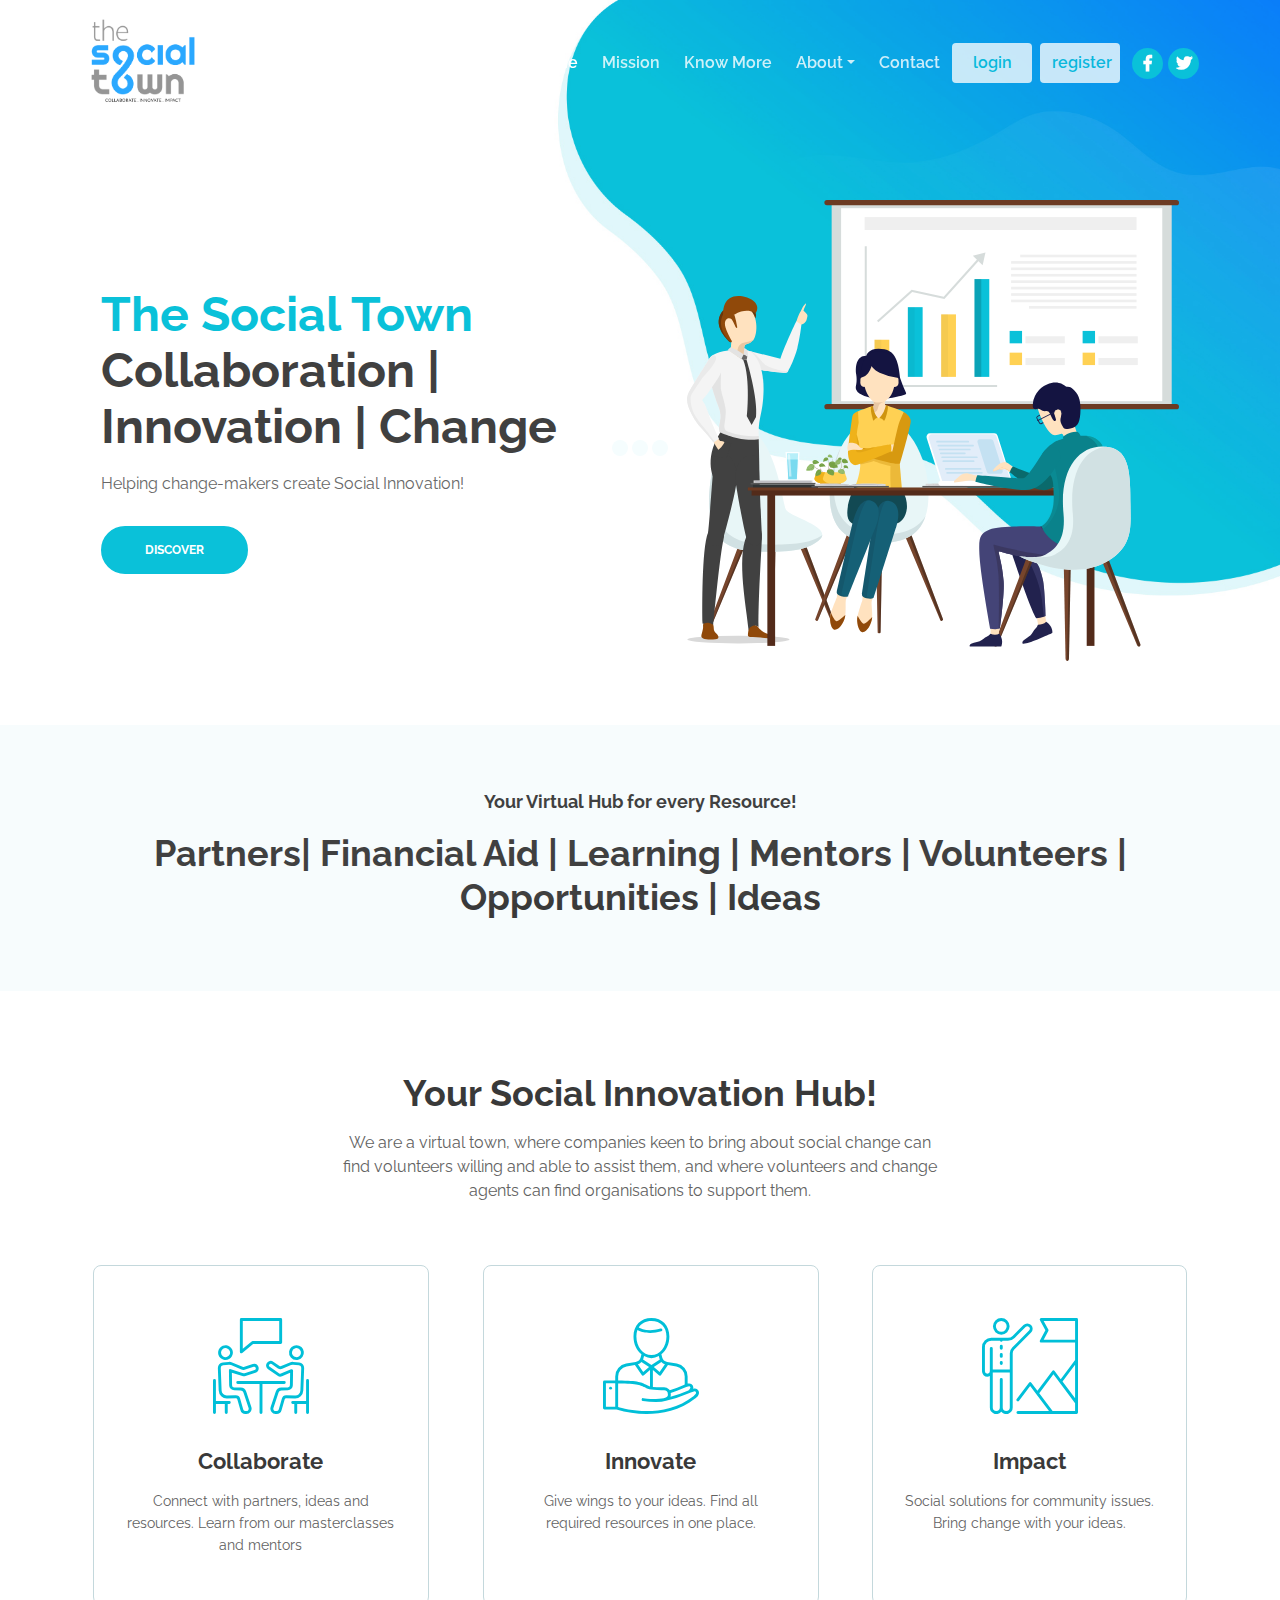
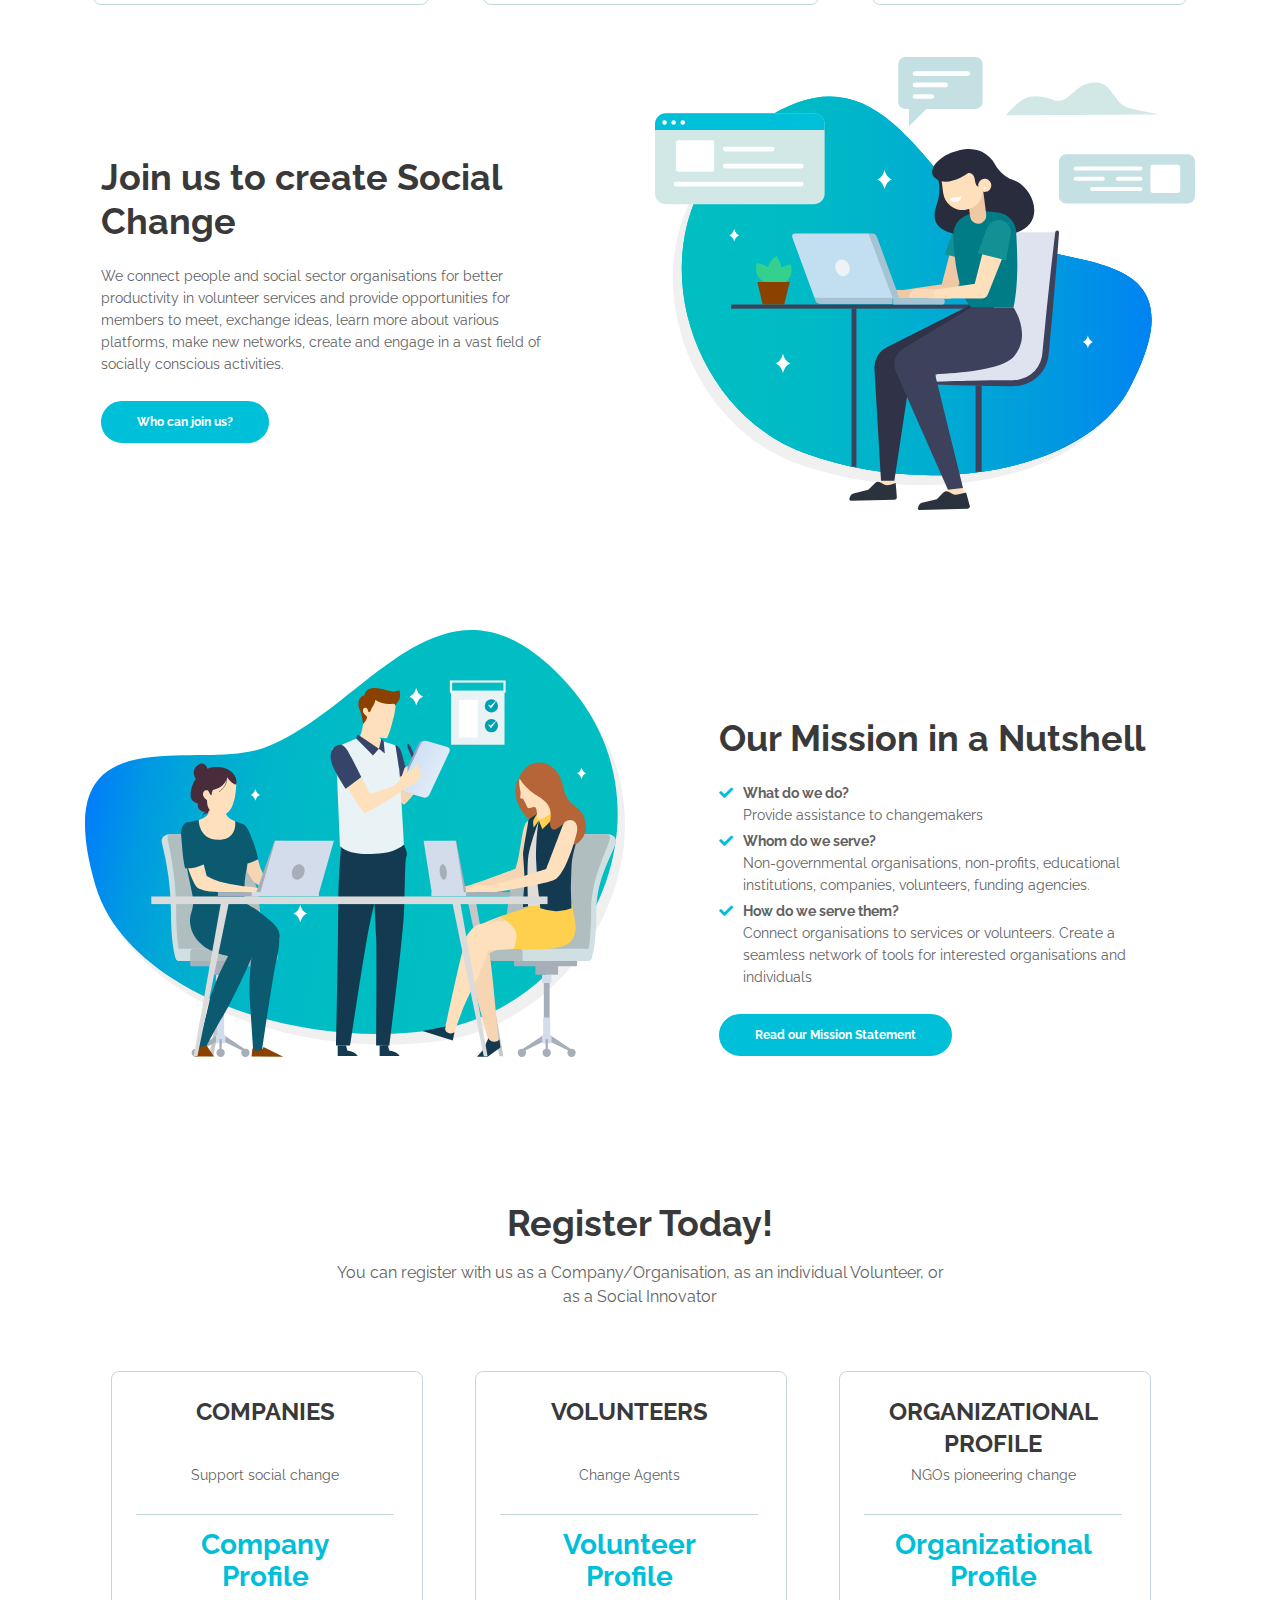
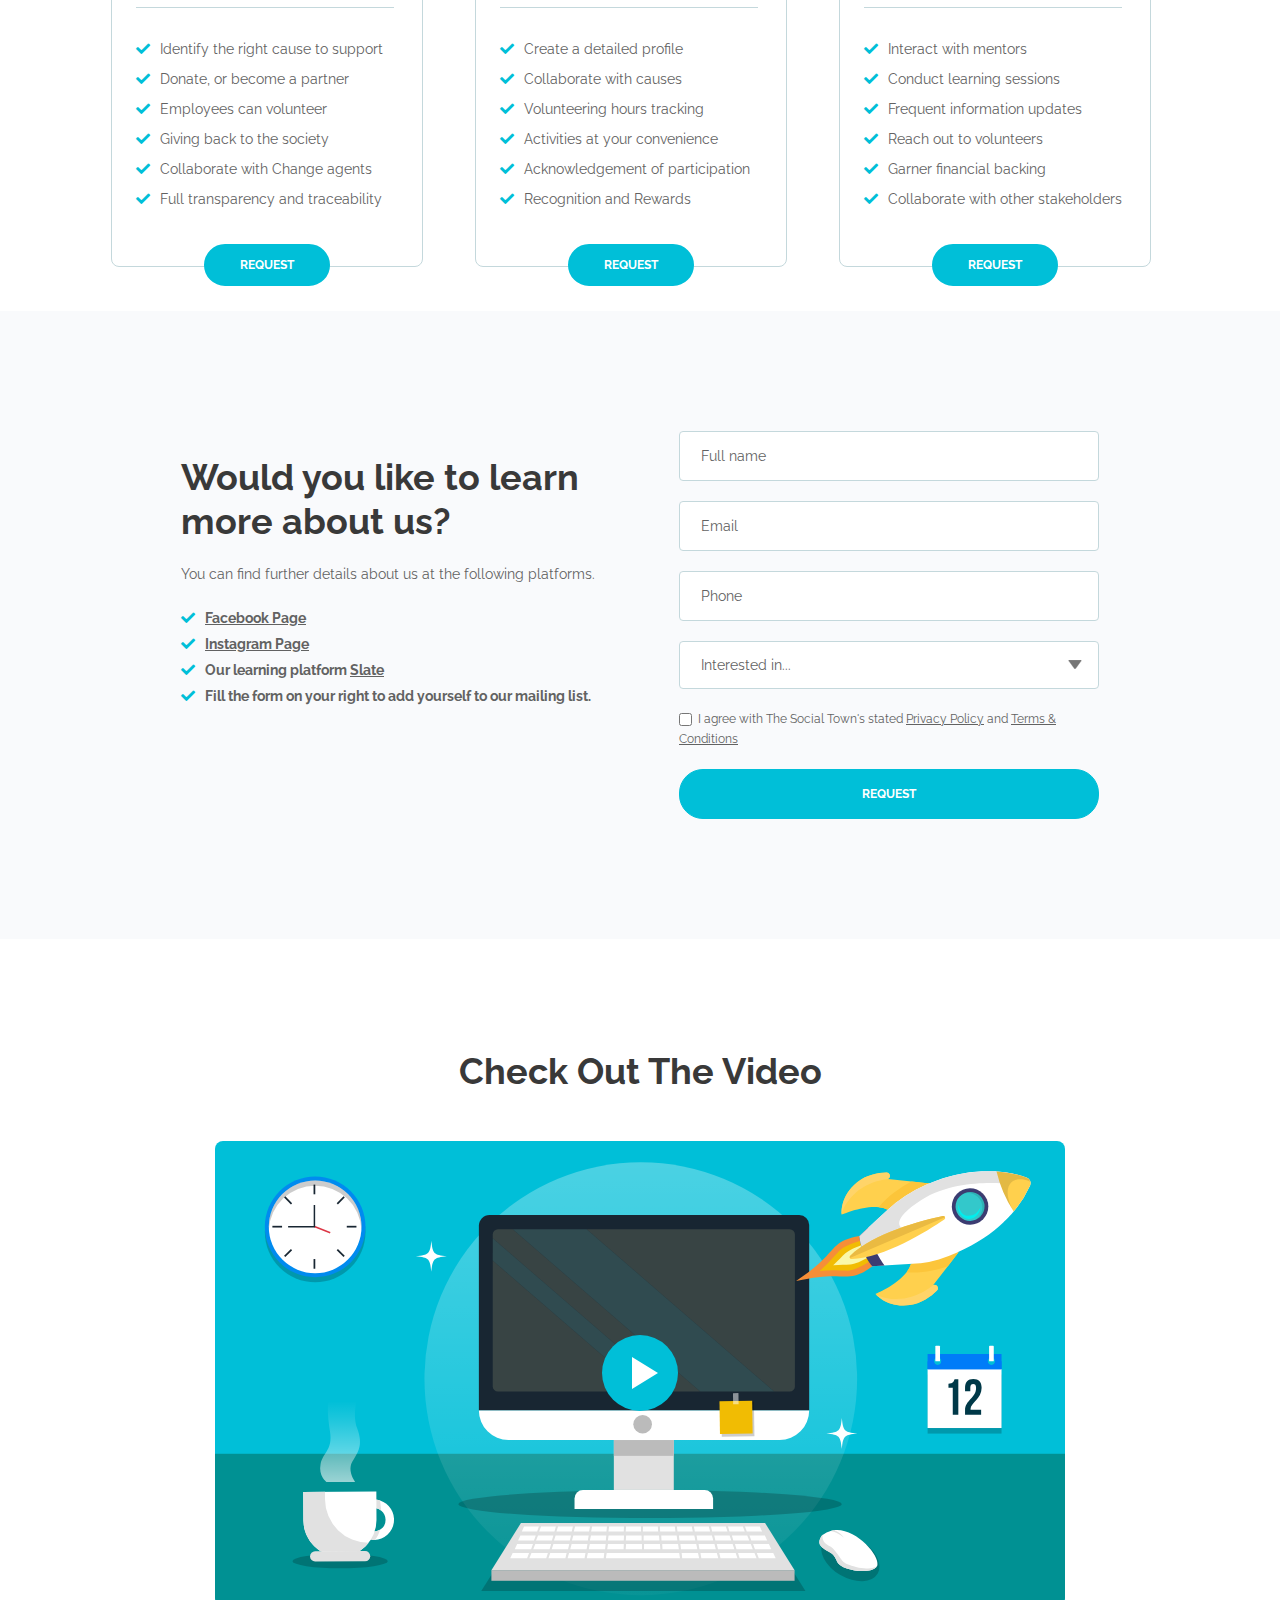
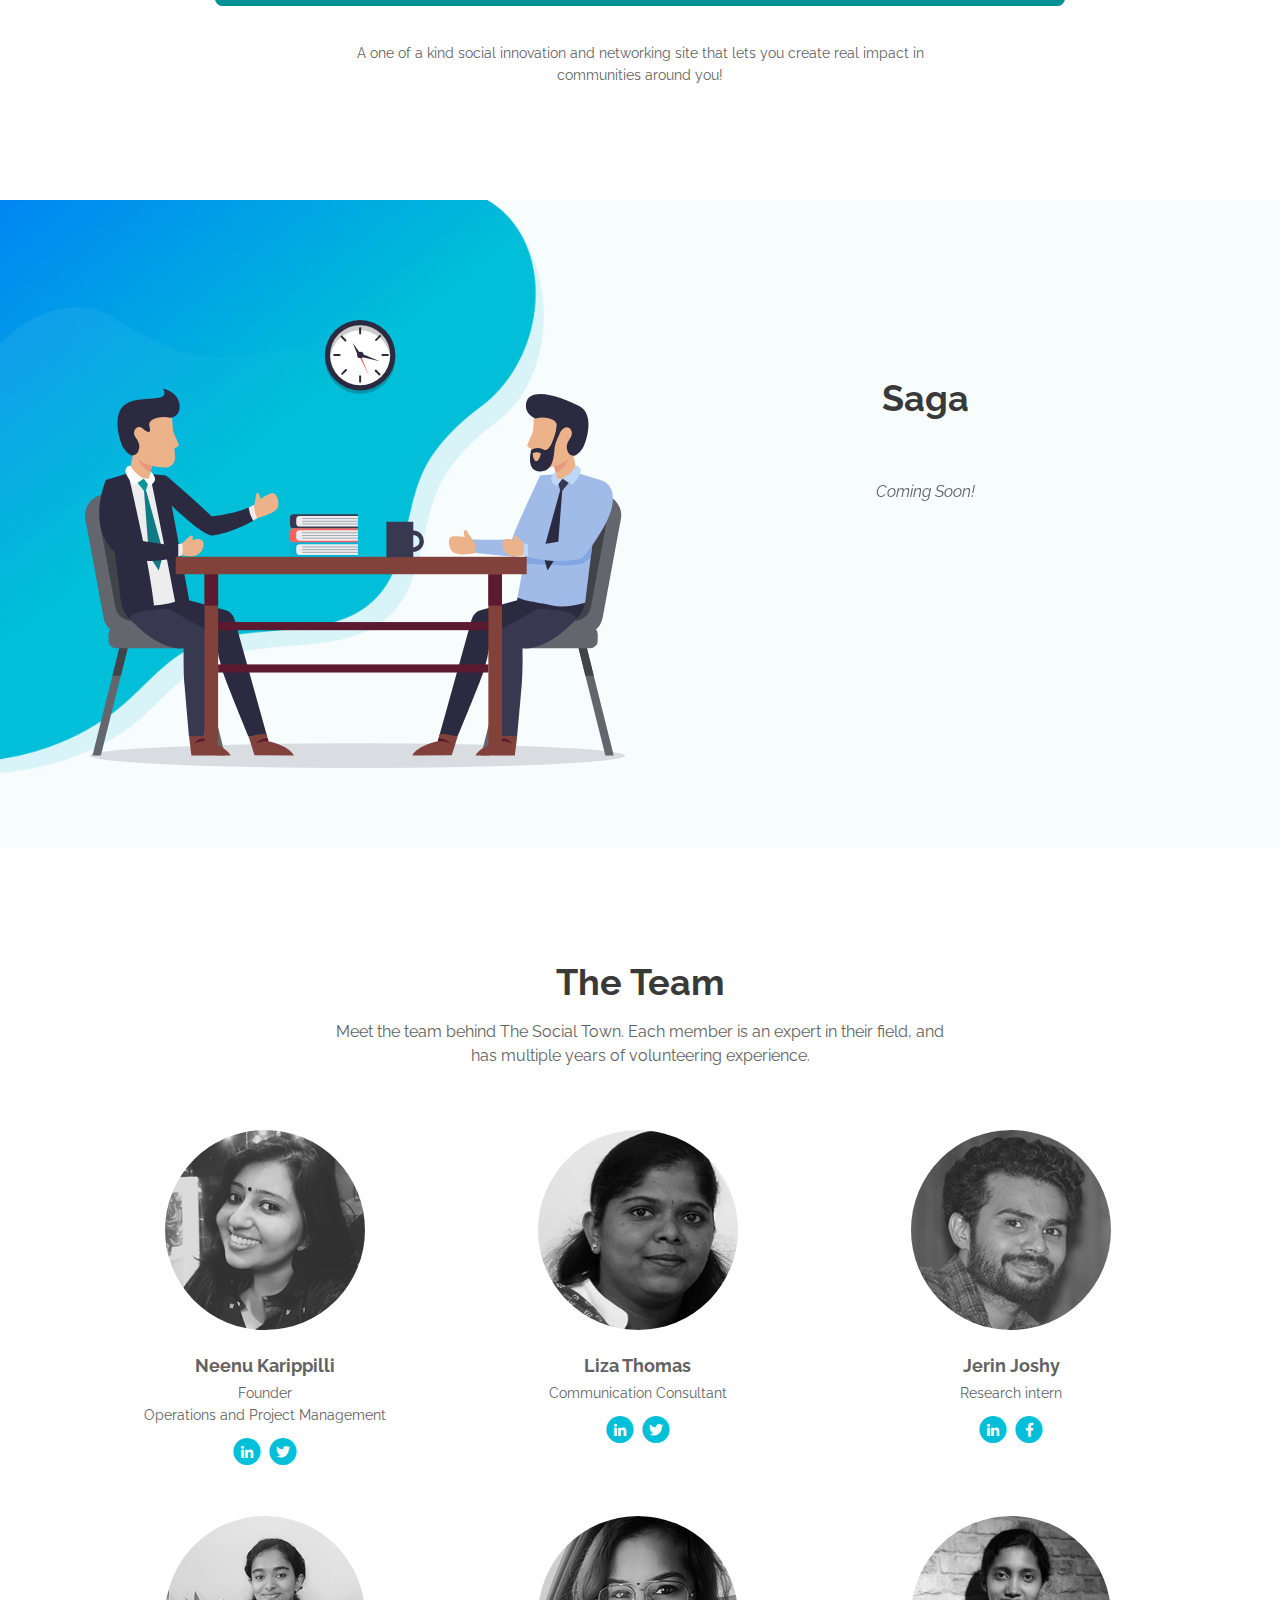
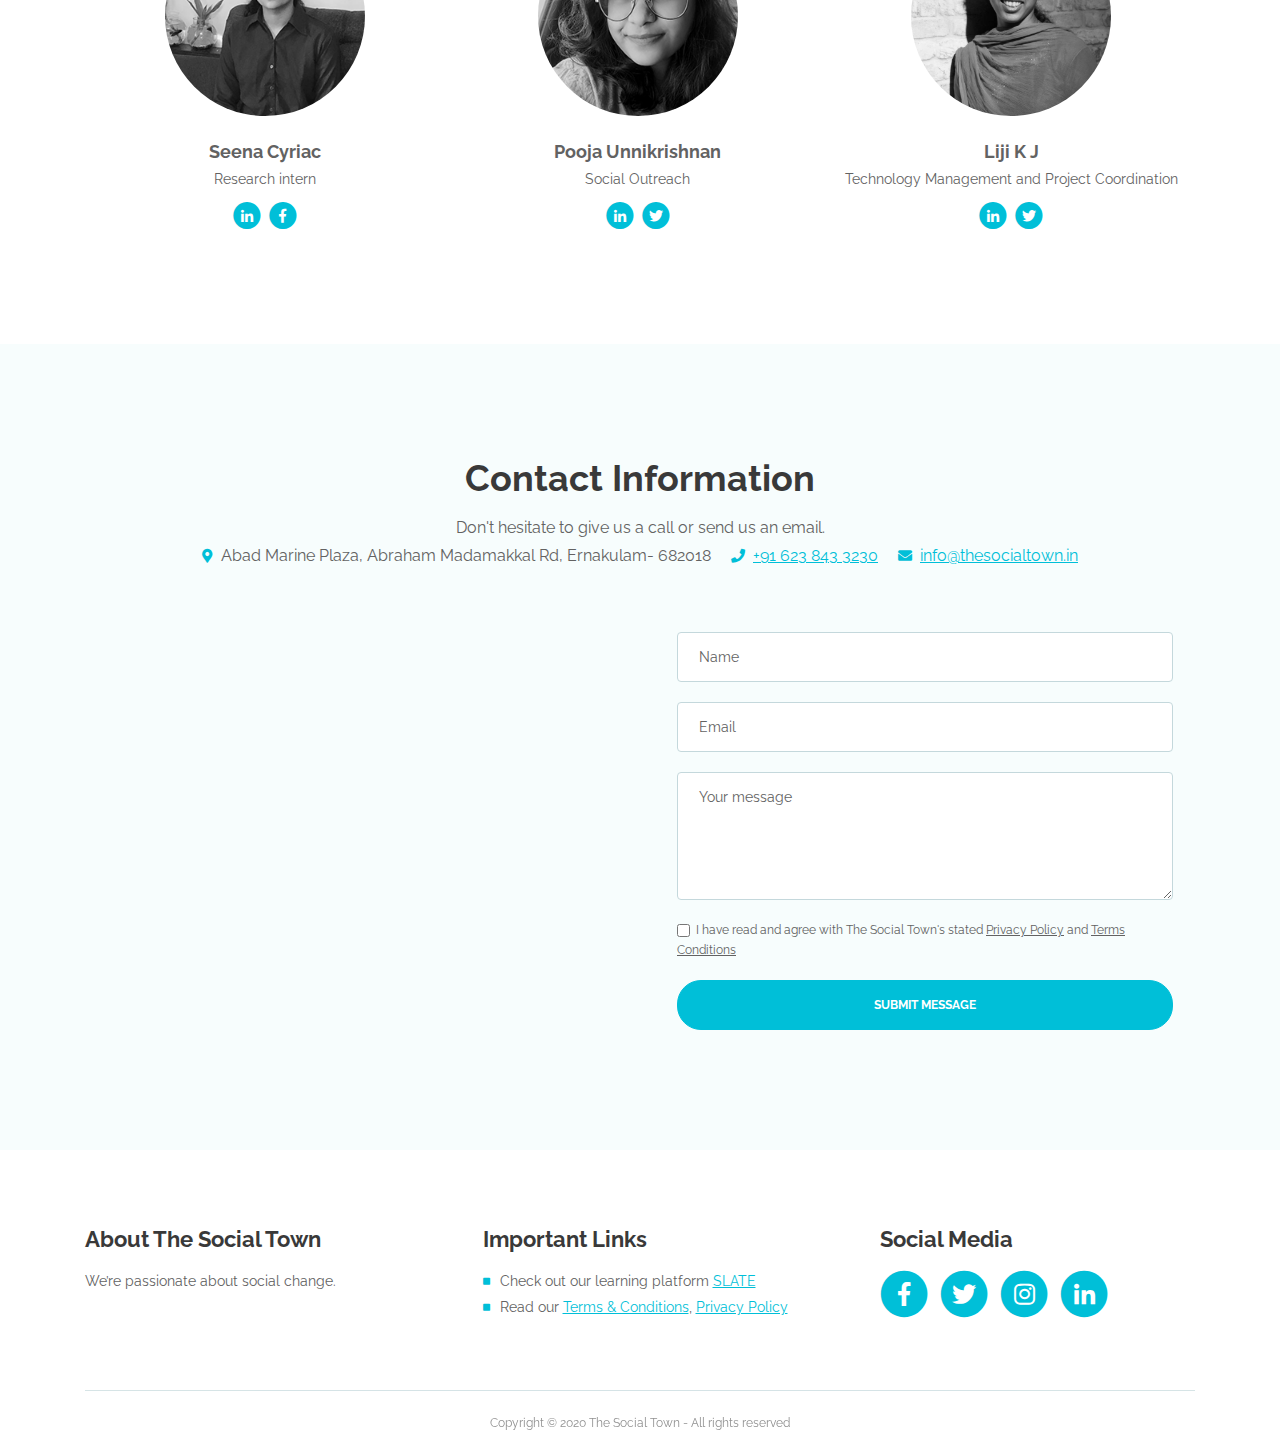
==== commit 4bc46313: "change request" ====
--- a/index.html
+++ b/index.html
@@ -64,13 +64,13 @@
                     <a class="nav-link page-scroll" href="#header">Home <span class="sr-only">(current)</span></a>
                 </li>
                 <li class="nav-item">
-                    <a class="nav-link page-scroll" href="#services">Services</a>
+                    <a class="nav-link page-scroll" href="#mission">Mission</a>
                 </li>
+                <!-- <li class="nav-item">
+                    <a class="nav-link page-scroll" href="#pricing">Pricing</a>
+                </li> -->
                 <li class="nav-item">
-                    <a class="nav-link page-scroll" href="#pricing">Pricing</a>
-                </li>
-                <li class="nav-item">
-                    <a class="nav-link page-scroll" href="#request">Request</a>
+                    <a class="nav-link page-scroll" href="#know-more">Know More</a>
                 </li>
 
                 <!-- Dropdown Menu -->          
@@ -86,6 +86,12 @@
 
                 <li class="nav-item">
                     <a class="nav-link page-scroll" href="#contact">Contact</a>
+                </li>
+                <li class="nav-item button">
+                    <a class="nav-link page-scroll" href="http://app.thesocialtown.in/login">login</a>
+                </li>
+                <li class="nav-item button">
+                    <a class="nav-link page-scroll" href="http://app.thesocialtown.in/register">register</a>
                 </li>
             </ul>
             <span class="nav-item social-icons">
@@ -116,7 +122,7 @@
                         <div class="text-container">
                             <h1><span class="turquoise">The Social Town</span> Collaboration | Innovation | Change</h1>
                             <p class="p-large">Helping change-makers create Social Innovation!</p>
-                            <a class="btn-solid-lg page-scroll" href="#services">DISCOVER</a>
+                            <a class="btn-solid-lg page-scroll" href="#mission">DISCOVER</a>
                         </div> <!-- end of text-container -->
                     </div> <!-- end of col -->
                     <div class="col-lg-6">
@@ -132,17 +138,17 @@
 
 
     <!-- Customers -->
-    <div class="slider-1">
-        <div class="container">
-            <div class="row">
-                <div class="col-lg-12">
+    <div class="slider-1 virtual-hub">
+        <div class="container">
+            <div class="row">
+                <div class="col-lg-12 content">
                     <h5>Your Virtual Hub for every Resource!</h5>
-			                    
+                    <h2>Partners| Financial Aid | Learning | Mentors | Volunteers | Opportunities | Ideas</h2>
+       
                     <!-- Image Slider -->
-                    <div class="slider-container">
+                    <!-- <div class="slider-container">
                         <div class="swiper-container image-slider">
-				<h2>Partners| Financial Aid | Learning | Mentors | Volunteers | Opportunities | Ideas</h2>
-<!--                             <div class="swiper-wrapper">
+                              <div class="swiper-wrapper">
                                 <div class="swiper-slide">
                                     <div class="image-container">
                                         <img class="img-responsive" src="images/customer-logo-1.png" alt="alternative">
@@ -173,9 +179,9 @@
                                         <img class="img-responsive" src="images/customer-logo-6.png" alt="alternative">
                                     </div>
                                 </div>
-                            </div> <!-- end of swiper-wrapper --> -->
-                        </div> <!-- end of swiper container -->
-                    </div> <!-- end of slider-container -->
+                            </div> 
+                        </div> 
+                    </div>  -->
                     <!-- end of image slider -->
 
                 </div> <!-- end of col -->
@@ -186,7 +192,7 @@
 
 
     <!-- Services -->
-    <div id="services" class="cards-1">
+    <div id="mission" class="cards-1">
         <div class="container">
             <div class="row">
                 <div class="col-lg-12">
@@ -195,7 +201,7 @@
                 </div> <!-- end of col -->
             </div> <!-- end of row -->
             <div class="row">
-                <div class="col-lg-12">
+                <div class="col-lg-12 innovation-hub">
 
                     <!-- Card -->
                     <div class="card">
@@ -337,7 +343,7 @@
                             <i class="fas fa-check"></i><div class="media-body">Fast email checking</div>
                         </li>
                     </ul> -->
-                    <a class="btn-solid-reg mfp-close page-scroll" href="#request">REQUEST</a> <a class="btn-outline-reg mfp-close as-button" href="#screenshots">BACK</a>
+                    <a class="btn-solid-reg mfp-close page-scroll" href="#know-more">Know More</a> <a class="btn-outline-reg mfp-close as-button" href="#">BACK</a>
                 </div> <!-- end of col -->
             </div> <!-- end of row -->
         </div> <!-- end of container -->
@@ -364,7 +370,7 @@
 			<h5>How do we serve them?</h55>
 			<p>We connect the organisations to services or volunteers, so that they are able to identify each other's strengths through a transparent process of learning and selection. The web platform acts as a space where both parties learn about each other's work before they proceed to create real world impactful programs and products. The Social Town works towards creating a seamless network of tools for nonprofits, volunteers, funders, and other interested organisations to learn and participate in the social sector work in India. The Social Town facilitates a better, more accountable, and transparent non-profit work environment in India.</p>
 			
-		<a class="btn-solid-reg mfp-close page-scroll" href="app.thesocialtown.in">Register</a> <a class="btn-outline-reg mfp-close as-button" href="#screenshots">BACK</a>
+		<a class="btn-solid-reg mfp-close page-scroll" href="app.thesocialtown.in">Register</a> <a class="btn-outline-reg mfp-close as-button" href="/">BACK</a>
                 </div> <!-- end of col -->
             </div> <!-- end of row -->
         </div> <!-- end of container -->
@@ -383,17 +389,17 @@
                 </div> <!-- end of col -->
             </div> <!-- end of row -->
             <div class="row">
-                <div class="col-lg-12">
+                <div class="col-lg-12 pricing-div">
 
                     <!-- Card-->
                     <div class="card">
                         <div class="card-body">
-                            <div class="card-title">COMPANIES</div>
+                            <div class="card-title">Companies</div>
                             <div class="card-subtitle">Support social change</div>
                             <hr class="cell-divide-hr">
                             <div class="price">
                                 
-                               <h2><span class="turquoise" >Company Profile</span></h2>
+                               <h2><span class="turquoise" >Company <br>Profile</span></h2>
 
                           </div>
                             <hr class="cell-divide-hr">
@@ -418,7 +424,7 @@
                                 </li>
                             </ul>
                             <div class="button-wrapper">
-                                <a class="btn-solid-reg page-scroll" href="#request">REQUEST</a>
+                                <a class="btn-solid-reg page-scroll" href="#know-more">REQUEST</a>
                             </div>
                         </div>
                     </div> <!-- end of card -->
@@ -427,11 +433,11 @@
                     <!-- Card-->
                     <div class="card">
                         <div class="card-body">
-                            <div class="card-title">VOLUNTEERS</div>
+                            <div class="card-title">Volunteers</div>
                             <div class="card-subtitle">Change Agents</div>
                             <hr class="cell-divide-hr">
                             <div class="price">
-                                <h2><span class="turquoise" >Volunteer Profile</span></h2>
+                                <h2><span class="turquoise" >Volunteer <br>Profile</span></h2>
                             </div>
                             <hr class="cell-divide-hr">
                             <ul class="list-unstyled li-space-lg">
@@ -454,7 +460,7 @@
                                 </li>
                             </ul>
                             <div class="button-wrapper">
-                                <a class="btn-solid-reg page-scroll" href="#request">REQUEST</a>
+                                <a class="btn-solid-reg page-scroll" href="#know-more">REQUEST</a>
                             </div>
                         </div>
                     </div> <!-- end of card -->
@@ -465,11 +471,11 @@
                         <div class="label">
                     </div>
                         <div class="card-body">
-                            <div class="card-title">Organizational Profile</div>
+                            <div class="card-title">Organizational <br> Profile</div>
                             <div class="card-subtitle">NGOs pioneering change</div>
                             <hr class="cell-divide-hr">
                             <div class="price">
-                                  <h2><span class="turquoise" >Organizational Profile</span></h2>
+                                  <h2><span class="turquoise" >Organizational <br>Profile</span></h2>
                             </div>
                             <hr class="cell-divide-hr">
                             <ul class="list-unstyled li-space-lg">
@@ -493,7 +499,7 @@
                                 </li>
                             </ul>
                             <div class="button-wrapper">
-                                <a class="btn-solid-reg page-scroll" href="#request">REQUEST</a>
+                                <a class="btn-solid-reg page-scroll" href="#know-more">REQUEST</a>
                             </div>
                         </div>
                     </div> <!-- end of card -->
@@ -507,7 +513,7 @@
 
 
     <!-- Request -->
-    <div id="request" class="form-1">
+    <div id="know-more" class="form-1">
         <div class="container">
             <div class="row">
                 <div class="col-lg-6">
@@ -626,7 +632,7 @@
                     </div> <!-- end of image-container -->
                 </div> <!-- end of col -->
                 <div class="col-lg-6">
-                    <h2>Social Town Stories</h2>
+                    <h2>Saga</h2>
 
                     <!-- Card Slider -->
                     <div class="slider-container">
@@ -691,13 +697,13 @@
     <div id="about" class="basic-4">
         <div class="container">
             <div class="row">
-                <div class="col-lg-12">
-                    <h2>About The Team</h2>
+                <div class="col-lg-12 ">
+                    <h2>The Team</h2>
                     <p class="p-heading p-large">Meet the team behind The Social Town. Each member is an expert in their field, and has multiple years of volunteering experience.</p>
                 </div> <!-- end of col -->
             </div> <!-- end of row -->
             <div class="row">
-                <div class="col-lg-12">
+                <div class="col-lg-12 team-wrap">
                     
                     <!-- Team Member -->
                     <div class="team-member">
@@ -705,7 +711,7 @@
                             <img class="img-fluid" src="images/neenurathin.png.png" alt="Neenu">
                         </div> <!-- end of image-wrapper -->
                         <p class="p-large"><strong>Neenu Karippilli</strong></p>
-                        <p class="job-title">Founder ,Operations Management and Project Management </p>
+                        <p class="job-title">Founder <br>Operations and Project Management</p>
                         <span class="social-icons">
                             <span class="fa-stack">
                                 <a href="https://www.linkedin.com/in/neenu-rathin/">
@@ -715,29 +721,6 @@
                             </span>
                             <span class="fa-stack">
                                 <a href="#your-link">
-                                    <i class="fas fa-circle fa-stack-2x twitter"></i>
-                                    <i class="fab fa-twitter fa-stack-1x"></i>
-                                </a>
-                            </span>
-                        </span> <!-- end of social-icons -->
-                    </div> <!-- end of team-member -->
-                    <!-- end of team member -->
-                     <!-- Team Member -->
-                    <div class="team-member">
-                        <div class="image-wrapper">
-                            <img class="img-fluid" src="images/lijikj.png.png" alt="Liji K J">
-                        </div> <!-- end of image wrapper -->
-                        <p class="p-large"><strong>Liji K J</strong></p>
-                        <p class="job-title">Technology Management and Project Coordination </p>
-                        <span class="social-icons">
-                            <span class="fa-stack">
-                                <a href="https://linkedin.com/in/lijikj">
-                                     <i class="fas fa-circle fa-stack-2x linkedin"></i>
-                                    <i class="fab fa-linkedin-in fa-stack-1x"></i>
-                                </a>
-                            </span>
-                            <span class="fa-stack">
-                                <a href="https://twitter.com/liji_kj">
                                     <i class="fas fa-circle fa-stack-2x twitter"></i>
                                     <i class="fab fa-twitter fa-stack-1x"></i>
                                 </a>
@@ -776,7 +759,7 @@
                             <img class="img-fluid" src="images/jerinjoshy.png.png" alt="Jerin Joshy">
                         </div> <!-- end of image wrapper -->
                         <p class="p-large"><strong>Jerin Joshy</strong></p>
-                        <p class="job-title">Stakeholder Mapping</p>
+                        <p class="job-title">Research intern</p>
                         <span class="social-icons">
                             <span class="fa-stack">
                                 <a href="https://www.linkedin.com/in/jerinjoshy/">
@@ -841,7 +824,30 @@
                     </div> <!-- end of team-member -->
                     <!-- end of team member -->
 
-                  
+                    <!-- Team Member -->
+                    <div class="team-member">
+                        <div class="image-wrapper">
+                            <img class="img-fluid" src="images/lijikj.png.png" alt="Liji K J">
+                        </div> <!-- end of image wrapper -->
+                        <p class="p-large"><strong>Liji K J</strong></p>
+                        <p class="job-title">Technology Management and Project Coordination </p>
+                        <span class="social-icons">
+                            <span class="fa-stack">
+                                <a href="https://linkedin.com/in/lijikj">
+                                     <i class="fas fa-circle fa-stack-2x linkedin"></i>
+                                    <i class="fab fa-linkedin-in fa-stack-1x"></i>
+                                </a>
+                            </span>
+                            <span class="fa-stack">
+                                <a href="https://twitter.com/liji_kj">
+                                    <i class="fas fa-circle fa-stack-2x twitter"></i>
+                                    <i class="fab fa-twitter fa-stack-1x"></i>
+                                </a>
+                            </span>
+                        </span> <!-- end of social-icons -->
+                    </div> <!-- end of team-member -->
+                    <!-- end of team member -->
+
                 </div> <!-- end of col -->
             </div> <!-- end of row -->
         </div> <!-- end of container -->
--- a/css/styles.css
+++ b/css/styles.css
@@ -635,13 +635,13 @@
 .navbar-custom {
 	background-color: #fff;
 	box-shadow: 0 0.0625rem 0.375rem 0 rgba(0, 0, 0, 0.1);
-	font: 600 0.875rem/0.875rem "Raleway", sans-serif;
+	font: 600 1rem/1rem "Raleway", sans-serif;
 	transition: all 0.2s;
 }
 
 .navbar-custom .navbar-brand.logo-image img {
-    width: 7.4375rem;
-	height: 2rem;
+    width: auto;
+	height: 50px;
 }
 
 .navbar-custom .navbar-brand.logo-text {
@@ -656,7 +656,7 @@
 }
 
 .navbar-custom .nav-item .nav-link {
-	padding: 0.625rem 0.75rem 0.625rem 0.75rem;
+	padding:0.75rem;
 	color: #393939;
 	text-decoration: none;
 	transition: all 0.2s ease;
@@ -788,7 +788,7 @@
 }
 
 .slider-1 h5 {
-	margin-bottom: 0.75rem;
+	margin-bottom: 1rem;
 }
 
 .slider-1 .slider-container {
@@ -803,8 +803,8 @@
 /*     06. Services     */
 /************************/
 .cards-1 {
-	padding-top: 4rem;
-	padding-bottom: 1.625rem;
+    padding-top: 5rem;
+    padding-bottom: 1.625rem;
 	text-align: center;
 }
 
@@ -815,7 +815,7 @@
 .cards-1 .card {
 	max-width: 21rem;
 	margin-right: auto;
-	margin-bottom: 4.5rem;
+	margin-bottom: 0rem;
 	margin-left: auto;
 	padding: 3.25rem 2rem 2rem 2rem;
 	border: 1px solid #c4d8dc;
@@ -845,11 +845,11 @@
 /*************************/
 .basic-1 {
 	padding-top: 1.625rem;
-	padding-bottom: 3.75rem;
+    padding-bottom: 3.75rem;
 }
 
 .basic-1 .text-container {
-	margin-bottom: 4rem;
+	margin-bottom: 5rem;
 }
 
 .basic-1 h2 {
@@ -866,7 +866,7 @@
 /*************************/
 .basic-2 {
 	padding-top: 3.75rem;
-	padding-bottom: 4rem;
+    padding-bottom: 4rem;
 }
 
 .basic-2 .image-container {
@@ -990,8 +990,8 @@
 /*     10. Pricing     */
 /***********************/
 .cards-2 {
-	padding-top: 3rem;
-	padding-bottom: 2.75rem;
+	padding-top:5rem;
+    padding-bottom: 2.75rem;
 	text-align: center;
 }
 
@@ -1003,7 +1003,7 @@
 	display: block;
 	max-width: 19.5rem;
 	margin-right: auto;
-	margin-bottom: 6rem;
+	margin-bottom: 0rem;
 	margin-left: auto;
 	border: 1px solid #c4d8dc;
 	border-radius: 0.5rem;
@@ -1011,16 +1011,18 @@
 }
 
 .cards-2 .card .card-body {
-	padding: 2.5rem 2.75rem 1.875rem 2.5rem;
+	padding: 1.5rem 1.75rem 1.875rem 1.5rem;
 }
 
 .cards-2 .card .card-title {
 	margin-bottom: 0.625rem;
 	color: #393939;
 	font-weight: 700;
-	font-size: 1.75rem;
-	line-height: 2.25rem;
+	font-size: 1.5rem;
+    line-height: 2rem;
 	text-align: center;
+	text-transform: uppercase;
+	height: 4rem;
 }
 
 .cards-2 .card .card-subtitle {
@@ -1037,7 +1039,7 @@
 
 .cards-2 .card .price {
 	padding-top: 0.875rem;
-	padding-bottom: 1.5rem;
+	padding-bottom: 0.875rem;
 }
 
 .cards-2 .card .value {
@@ -1126,7 +1128,7 @@
 /***********************/
 .form-1 {
 	padding-top: 6.875rem;
-	padding-bottom: 6.25rem;
+    padding-bottom: 6.25rem;
 	background-color: #f9fafc;
 }
 
@@ -1157,7 +1159,7 @@
 /*********************/
 .basic-3 {
 	padding-top: 6.875rem;
-	padding-bottom: 6.125rem;
+    padding-bottom: 6.125rem;
 }
 
 .basic-3 h2 {
@@ -1263,7 +1265,7 @@
 /****************************/
 .slider-2 {
 	padding-top: 7.5rem;
-	padding-bottom: 7rem;
+    padding-bottom: 7rem;
 	background: url('../images/testimonials-background.jpg') center center no-repeat;
 	background-size: cover; 
 }
@@ -1334,7 +1336,7 @@
 /*********************/
 .basic-4 {
 	padding-top: 7rem;
-	padding-bottom: 4rem;
+    padding-bottom: 4rem;
 	text-align: center;
 }
 
@@ -1344,10 +1346,10 @@
 }
 
 .basic-4 .team-member {
-	max-width: 12.5rem;
+	/* max-width: 12.5rem;
 	margin-right: auto;
-	margin-bottom: 3.5rem;
-	margin-left: auto;
+	margin-bottom: 5rem;
+	margin-left: auto; */
 }
 
 /* Hover Animation */
@@ -1359,6 +1361,8 @@
 
 .basic-4 .image-wrapper img {
 	margin: 0;
+	height: 200px;
+    border-radius: 50%;
 	transition: all 0.3s;
 }
 
@@ -1409,7 +1413,7 @@
 /***********************/
 .form-2 {
 	padding-top: 7rem;
-	padding-bottom: 6.25rem;
+    padding-bottom: 6.25rem;
 	background: url('../images/contact-background.jpg') center center no-repeat;
 	background-size: cover; 
 }
@@ -1618,6 +1622,23 @@
 }
 
 
+@media (max-width: 768px){
+	.cards-1 .card,.cards-2 .card{
+		margin-bottom: 4rem;
+	}
+	.top-nav-collapse .nav-item.button a{
+		background-color:#00bfd8!important;
+		margin: 0 auto;
+		margin-bottom: 12px;
+		width: 100px;
+	}
+	.top-nav-collapse .nav-item.button a{
+		color: #f7fcfd!important;
+	}
+	.navbar-custom .navbar-nav{
+		text-align: center;
+	}
+}
 /*****************************/
 /*     20. Media Queries     */
 /*****************************/	
@@ -1647,8 +1668,8 @@
 
 	/* Customers */
 	.slider-1 {
-		padding-top: 3rem;
-		padding-bottom: 2.875rem;
+		padding-top: 0rem;
+		padding-bottom: 0rem;
 	}
 
 	.slider-1 .slider-container {
@@ -1694,11 +1715,11 @@
 
 	/* About */
 	.basic-4 .team-member {
-		display: inline-block;
+		/* display: inline-block;
 		width: 12.5rem;
 		margin-right: 2rem;
 		margin-left: 2rem;
-		vertical-align: top;
+		vertical-align: top; */
 	}
 	/* end of about */
 
@@ -1732,16 +1753,40 @@
 		margin-left: auto;
 	}
 	/* end of extra pages */
+	.navbar-custom .navbar-brand.logo-image img {
+		width: auto;
+		height: 100px;
+	}
+	.navbar-custom.top-nav-collapse .navbar-brand.logo-image img {
+		width: auto;
+		height: 50px;
+	}
 }
 /* end of min-width width 768px */
-
 
 /* Min-width width 992px */
 @media (min-width: 992px) {
-	
 	/* Navigation */
+	.nav-item.button:hover{
+		background-color:#00bfd8!important;
+	}
+	.nav-item.button:hover a{
+		color: #f7fcfd!important;
+	}
+	.top-nav-collapse .nav-item.button a{
+		background-color:#00bfd8!important;
+	}
+	.top-nav-collapse .nav-item.button a{
+		color: #f7fcfd!important;
+	}
+	.top-nav-collapse .nav-item.button:hover a{
+		background-color:#f7fcfd!important;
+	}
+	.top-nav-collapse .nav-item.button:hover a{
+		color: #00bfd8!important;
+	}
 	.navbar-custom {
-		padding: 2.125rem 1.5rem 2.125rem 2rem;
+		padding: 0.5rem 1.5rem 0.5rem 2rem;
 		box-shadow: none;
         background: transparent;
 	}
@@ -1752,7 +1797,7 @@
 	}
 
 	.navbar-custom .nav-item .nav-link {
-		padding: 0.25rem 0.75rem 0.25rem 0.75rem;
+		padding: 0.75rem;
 		color: #fff;
 		opacity: 0.8;
 	}
@@ -1769,6 +1814,15 @@
 		background-color: #fff;
 	}
 
+	.navbar-custom .navbar-brand.logo-image img{
+
+	transition: 0.2s;
+}
+.navbar-custom.top-nav-collapse .navbar-brand.logo-image img{
+
+		transition: 0.2s;
+}
+
 	.navbar-custom.top-nav-collapse .nav-item .nav-link {
 		color: #393939;
 		opacity: 1;
@@ -1801,14 +1855,24 @@
 	}
 
 	.navbar-custom .social-icons {
-		display: block;
-		margin-left: 0.5rem;
-	}
-
+		display: -webkit-box;
+		display: -moz-box;
+		display: -ms-flexbox;
+		display: -webkit-flex;
+		display: flex;
+
+	}
+.team-wrap{
+	display: -webkit-box;
+	display: -moz-box;
+	display: -ms-flexbox;
+	display: -webkit-flex;
+	display: flex;
+	flex-wrap: wrap;
+}
 	.navbar-custom .fa-stack {
-		margin-bottom: 0.1875rem;
 		margin-left: 0.25rem;
-		font-size: 0.75rem;
+		font-size: 1rem;
 	}
 	
 	.navbar-custom .fa-stack-2x {
@@ -1861,7 +1925,7 @@
 	}
 
 	.header .header-content {
-		padding-top: 11.5rem;
+		padding-top: 8rem;
 		text-align: left;
 	}
 
@@ -1962,7 +2026,7 @@
 
 	/* Testimonials */
 	.slider-2 {
-		padding-bottom: 7.5rem;
+		padding-bottom: 5rem;
 	}
 
 	.slider-2 .image-container {
@@ -2006,16 +2070,41 @@
 		margin-bottom: 0;
 	}
 	/* end of extra pages */
+	.innovation-hub,.pricing-div{
+		display: -webkit-box;
+		display: -moz-box;
+		display: -ms-flexbox;
+		display: -webkit-flex;
+		display: flex;
+	}
+	.team-wrap .team-member{
+		width: calc(33% - 7px);
+		margin-bottom: 50px;
+		
+
+	}
+	.team-wrap .team-member:nth-child(odd) {
+		margin-right: 0;
+	}
+	.team-wrap .team-member:nth-child(3n-1) {
+		margin-left: 14px;
+		margin-right: 14px;
+	}
+
 }
 /* end of min-width width 992px */
 
-
+.team-wrap .team-member{
+	margin-bottom: 50px;
+	
+
+}
 /* Min-width width 1200px */
 @media (min-width: 1200px) {
-	
+
 	/* Navigation */
 	.navbar-custom {
-		padding: 2.125rem 5rem 2.125rem 5rem;
+		padding: 0.5rem 5rem 0.5rem 5rem;
 	}
 
 	.navbar-custom.top-nav-collapse {
@@ -2126,10 +2215,10 @@
 
 
 	/* About */
-	.basic-4 .team-member {
+	/* .basic-4 .team-member {
 		margin-right: 2.25rem;
 		margin-left: 2.25rem;
-	}
+	} */
 	/* end of about */
 
 
@@ -2181,4 +2270,37 @@
 	}
 	/* end of extra pages */
 }
-/* end of min-width width 1200px */+/* end of min-width width 1200px */
+.virtual-hub .container{
+	width: 100%;
+	padding: 0;
+	background-color: #f7fcfd;
+	max-width: 100%;
+}
+.virtual-hub .container .row{
+	margin: 0;
+}
+.virtual-hub .container .content{
+	padding: 4rem 0;
+	margin: 0 auto;
+}
+.price h2{
+	margin-bottom: 0;
+	font-size: 1.75rem;
+    line-height: 2rem;
+}
+.has-error .list-unstyled li{
+	color: red;
+}
+
+.nav-item.button a{
+	background-color: #f7fcfd;
+	border-radius: 4px;
+	margin-right: 0.5rem;
+	width: 80px;
+    text-align: center;
+}
+.nav-item.button a{
+	color: #00bfd8!important;
+
+}
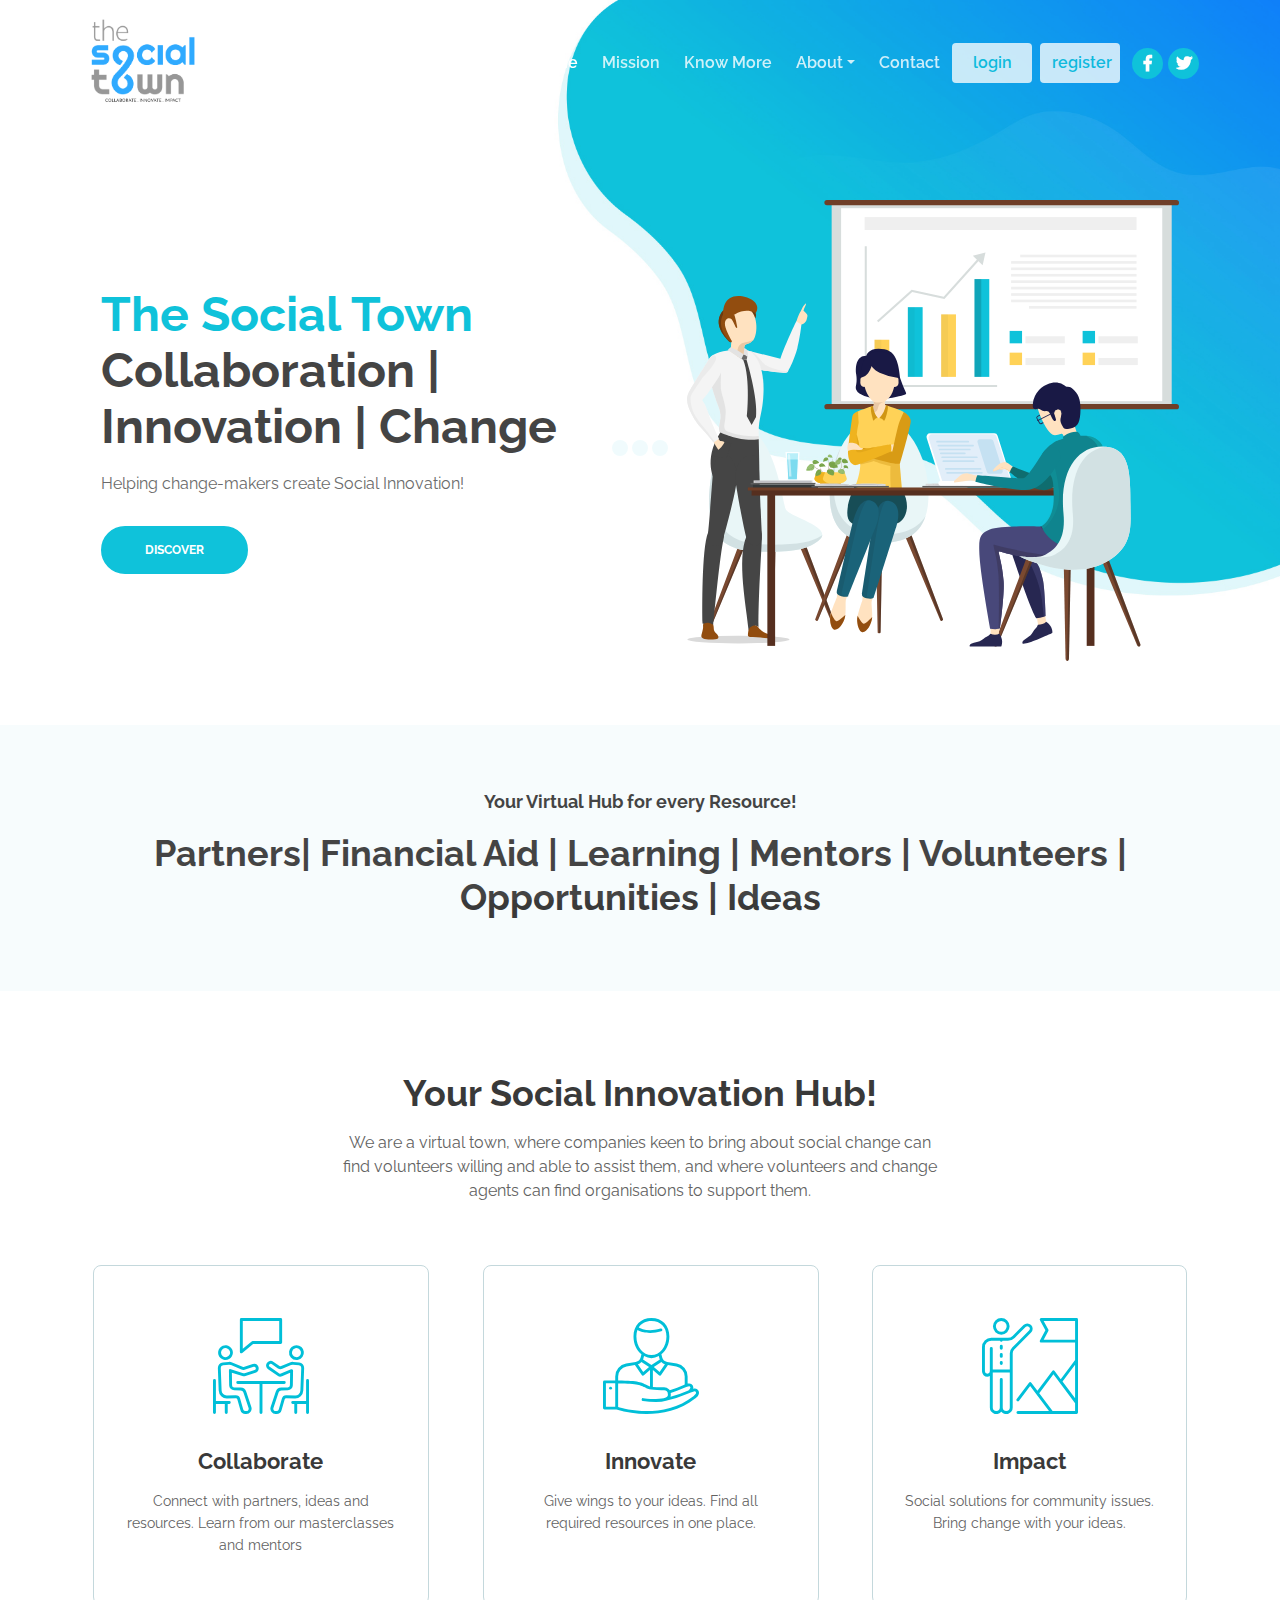
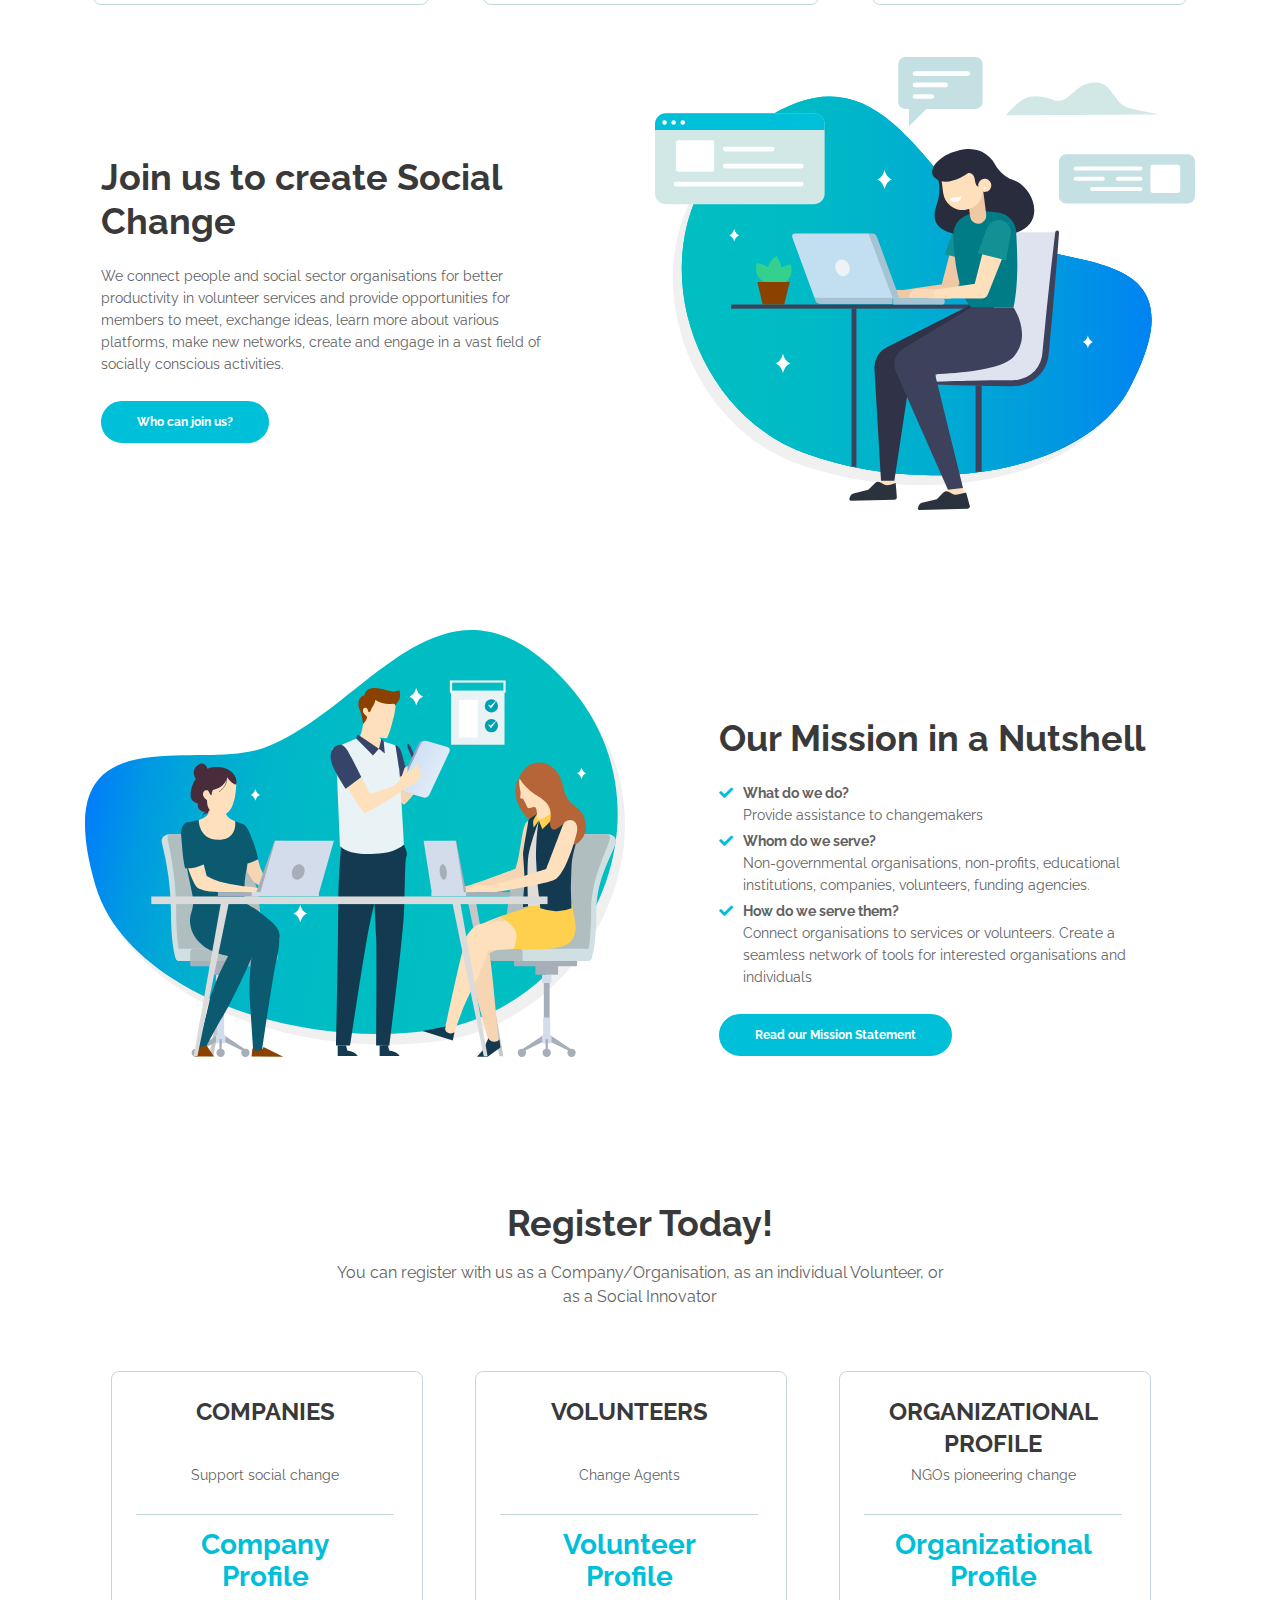
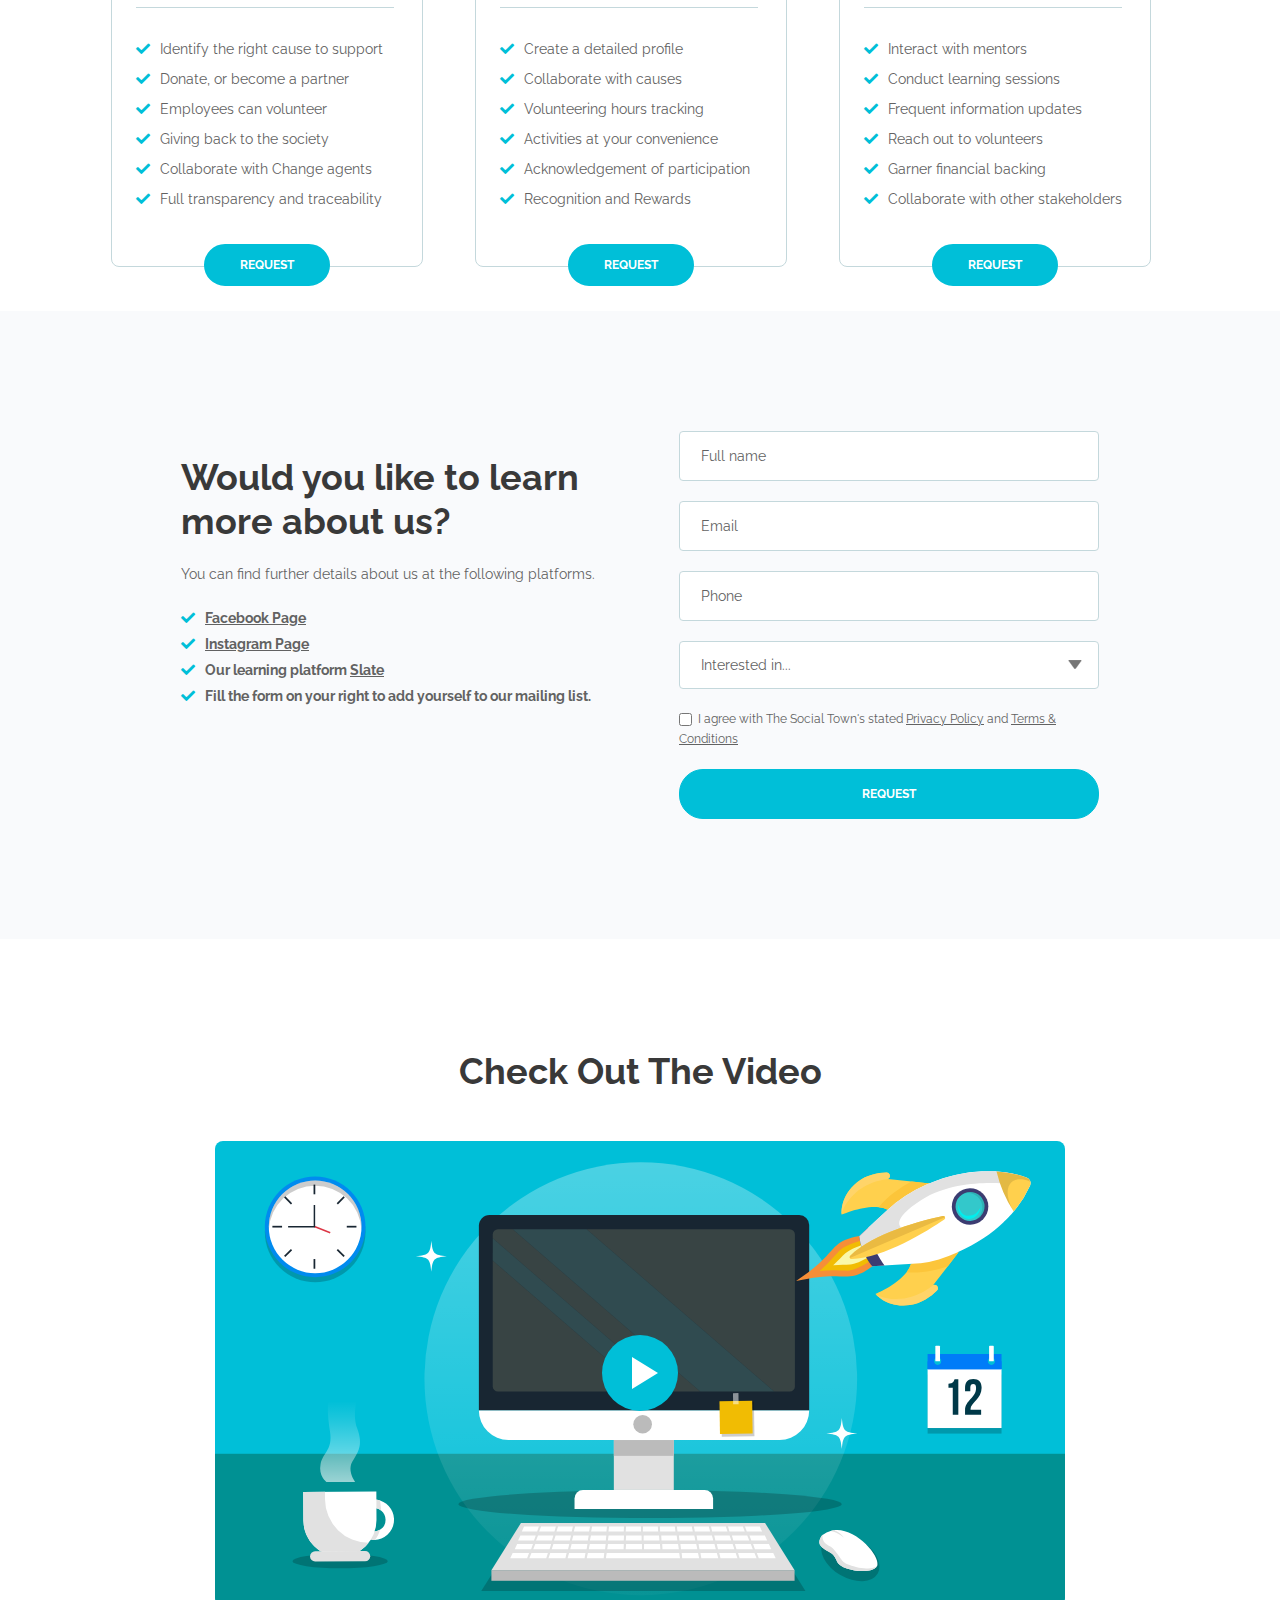
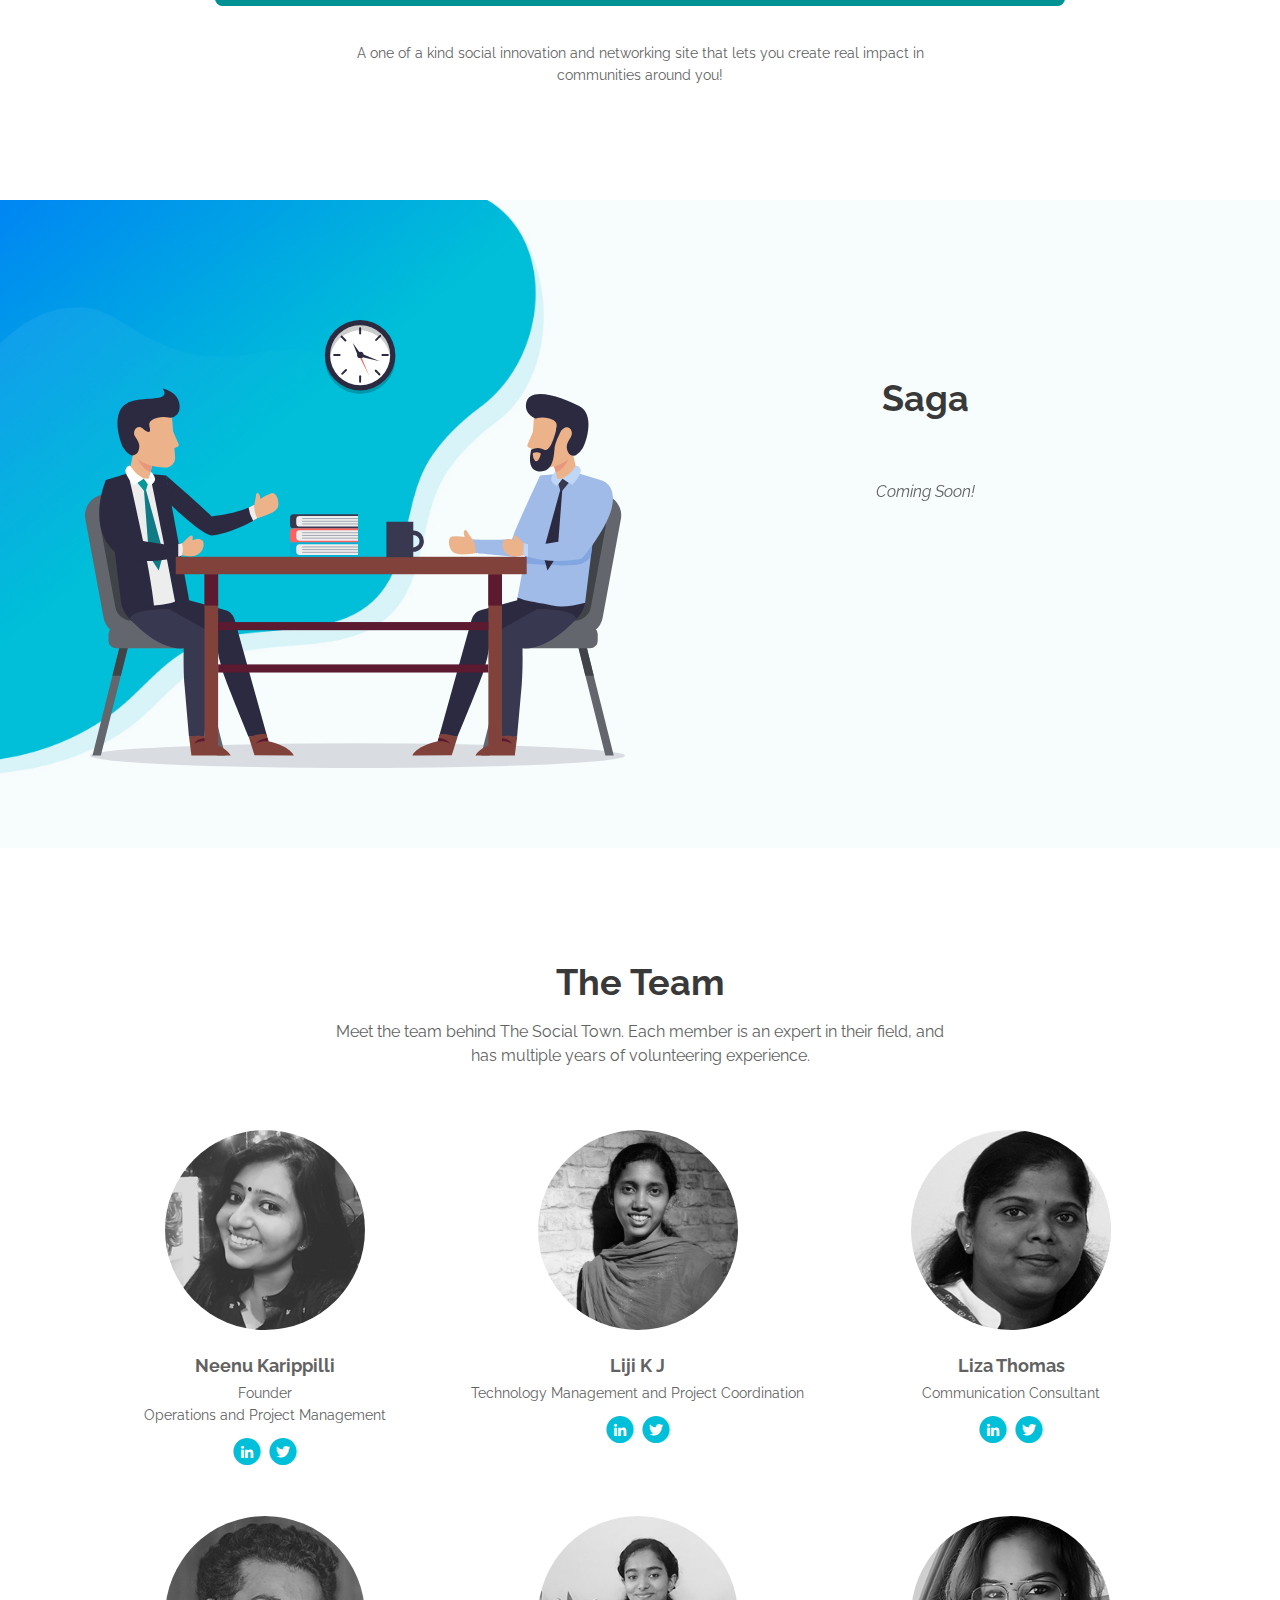
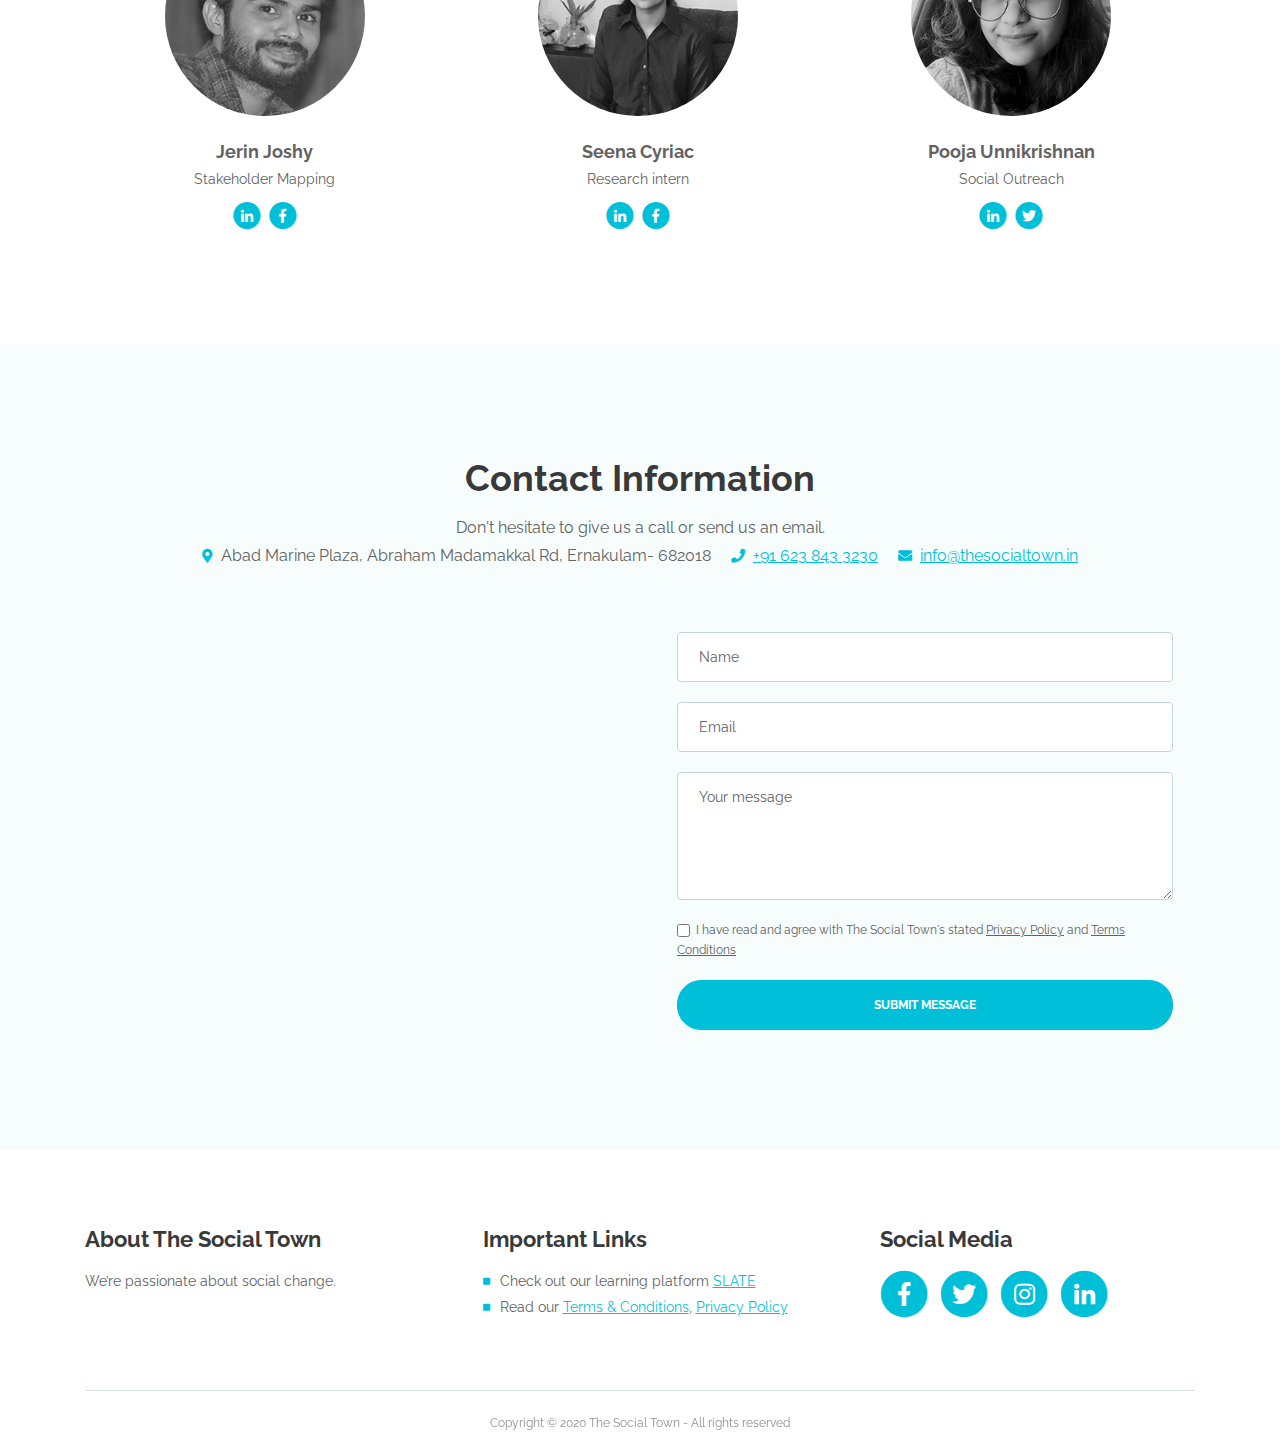
==== commit f89e223e: "Merge branch 'master' of https://github.com/LIJIKJ/TST" ====
--- a/index.html
+++ b/index.html
@@ -728,6 +728,29 @@
                         </span> <!-- end of social-icons -->
                     </div> <!-- end of team-member -->
                     <!-- end of team member -->
+                     <!-- Team Member -->
+                    <div class="team-member">
+                        <div class="image-wrapper">
+                            <img class="img-fluid" src="images/lijikj.png.png" alt="Liji K J">
+                        </div> <!-- end of image wrapper -->
+                        <p class="p-large"><strong>Liji K J</strong></p>
+                        <p class="job-title">Technology Management and Project Coordination </p>
+                        <span class="social-icons">
+                            <span class="fa-stack">
+                                <a href="https://linkedin.com/in/lijikj">
+                                     <i class="fas fa-circle fa-stack-2x linkedin"></i>
+                                    <i class="fab fa-linkedin-in fa-stack-1x"></i>
+                                </a>
+                            </span>
+                            <span class="fa-stack">
+                                <a href="https://twitter.com/liji_kj">
+                                    <i class="fas fa-circle fa-stack-2x twitter"></i>
+                                    <i class="fab fa-twitter fa-stack-1x"></i>
+                                </a>
+                            </span>
+                        </span> <!-- end of social-icons -->
+                    </div> <!-- end of team-member -->
+                    <!-- end of team member -->
 
                     <!-- Team Member -->
                     <div class="team-member">
@@ -759,7 +782,7 @@
                             <img class="img-fluid" src="images/jerinjoshy.png.png" alt="Jerin Joshy">
                         </div> <!-- end of image wrapper -->
                         <p class="p-large"><strong>Jerin Joshy</strong></p>
-                        <p class="job-title">Research intern</p>
+                        <p class="job-title">Stakeholder Mapping</p>
                         <span class="social-icons">
                             <span class="fa-stack">
                                 <a href="https://www.linkedin.com/in/jerinjoshy/">
@@ -824,30 +847,7 @@
                     </div> <!-- end of team-member -->
                     <!-- end of team member -->
 
-                    <!-- Team Member -->
-                    <div class="team-member">
-                        <div class="image-wrapper">
-                            <img class="img-fluid" src="images/lijikj.png.png" alt="Liji K J">
-                        </div> <!-- end of image wrapper -->
-                        <p class="p-large"><strong>Liji K J</strong></p>
-                        <p class="job-title">Technology Management and Project Coordination </p>
-                        <span class="social-icons">
-                            <span class="fa-stack">
-                                <a href="https://linkedin.com/in/lijikj">
-                                     <i class="fas fa-circle fa-stack-2x linkedin"></i>
-                                    <i class="fab fa-linkedin-in fa-stack-1x"></i>
-                                </a>
-                            </span>
-                            <span class="fa-stack">
-                                <a href="https://twitter.com/liji_kj">
-                                    <i class="fas fa-circle fa-stack-2x twitter"></i>
-                                    <i class="fab fa-twitter fa-stack-1x"></i>
-                                </a>
-                            </span>
-                        </span> <!-- end of social-icons -->
-                    </div> <!-- end of team-member -->
-                    <!-- end of team member -->
-
+                  
                 </div> <!-- end of col -->
             </div> <!-- end of row -->
         </div> <!-- end of container -->
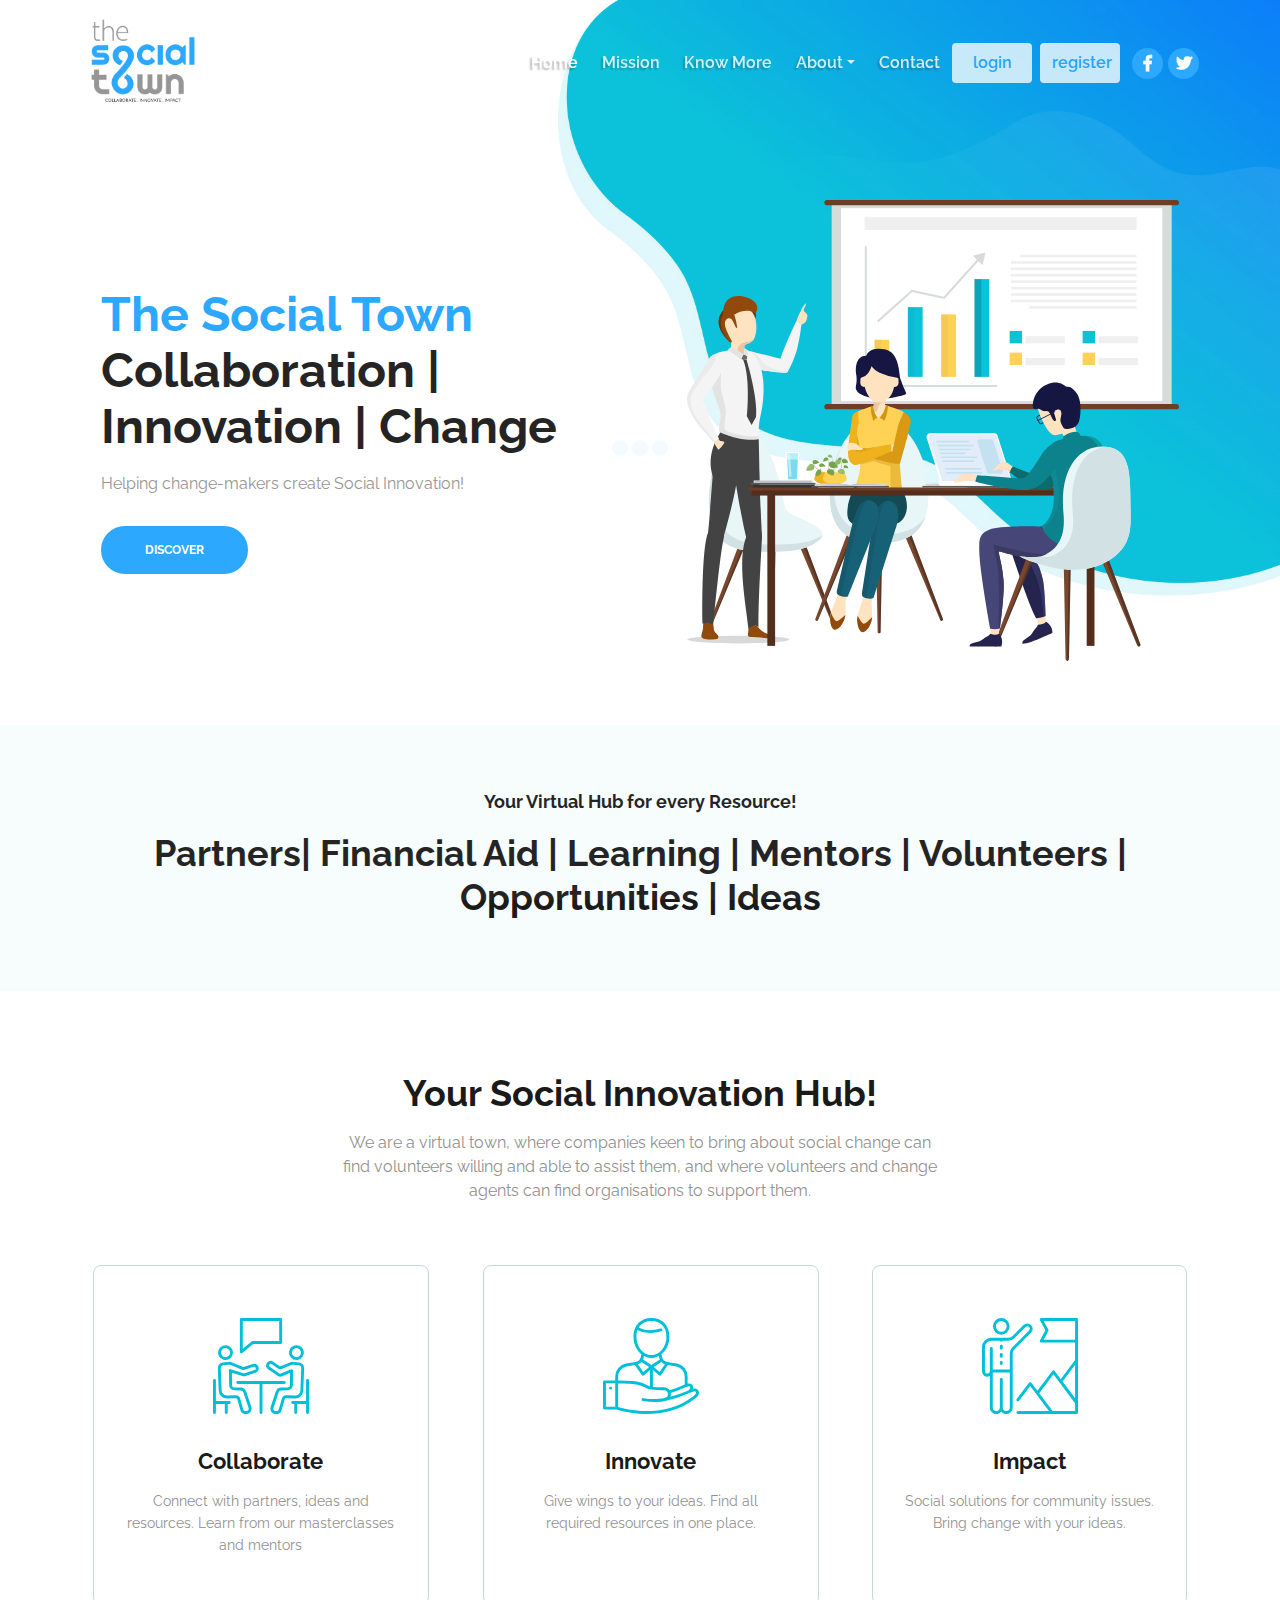
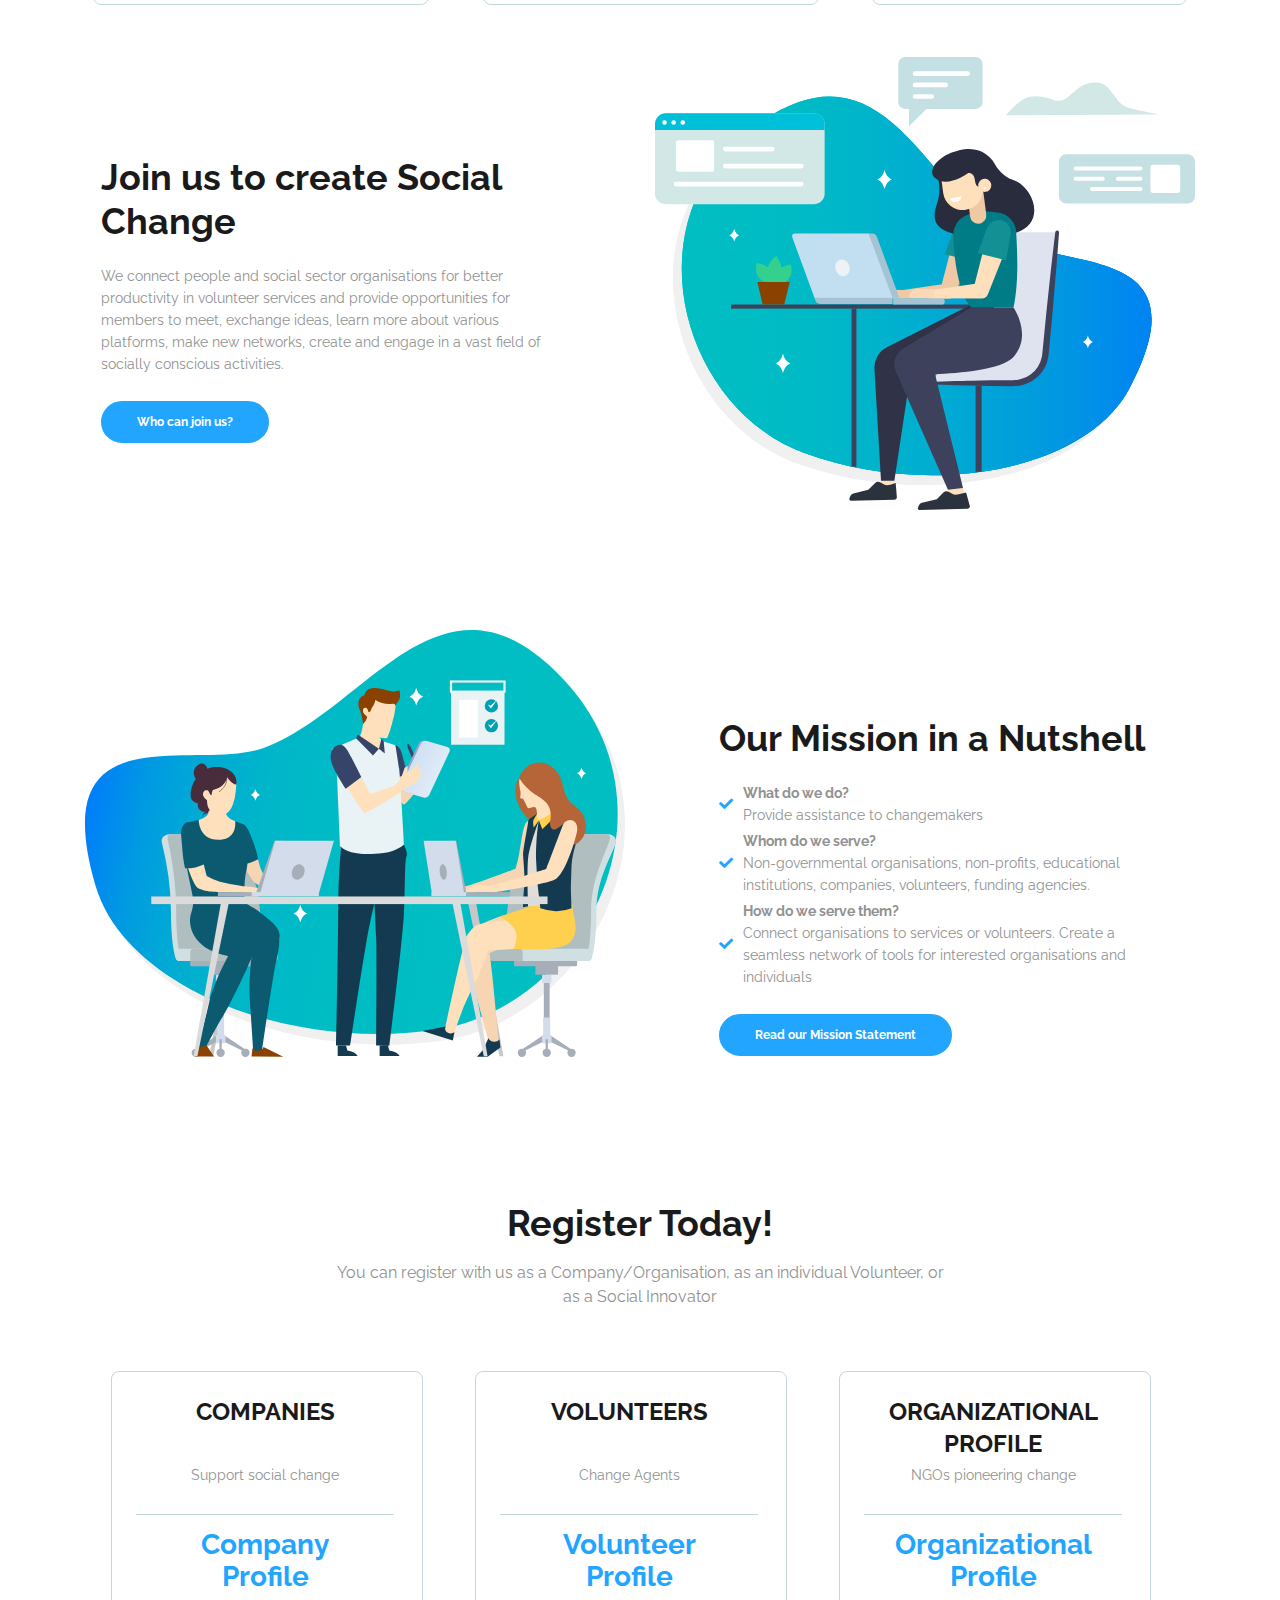
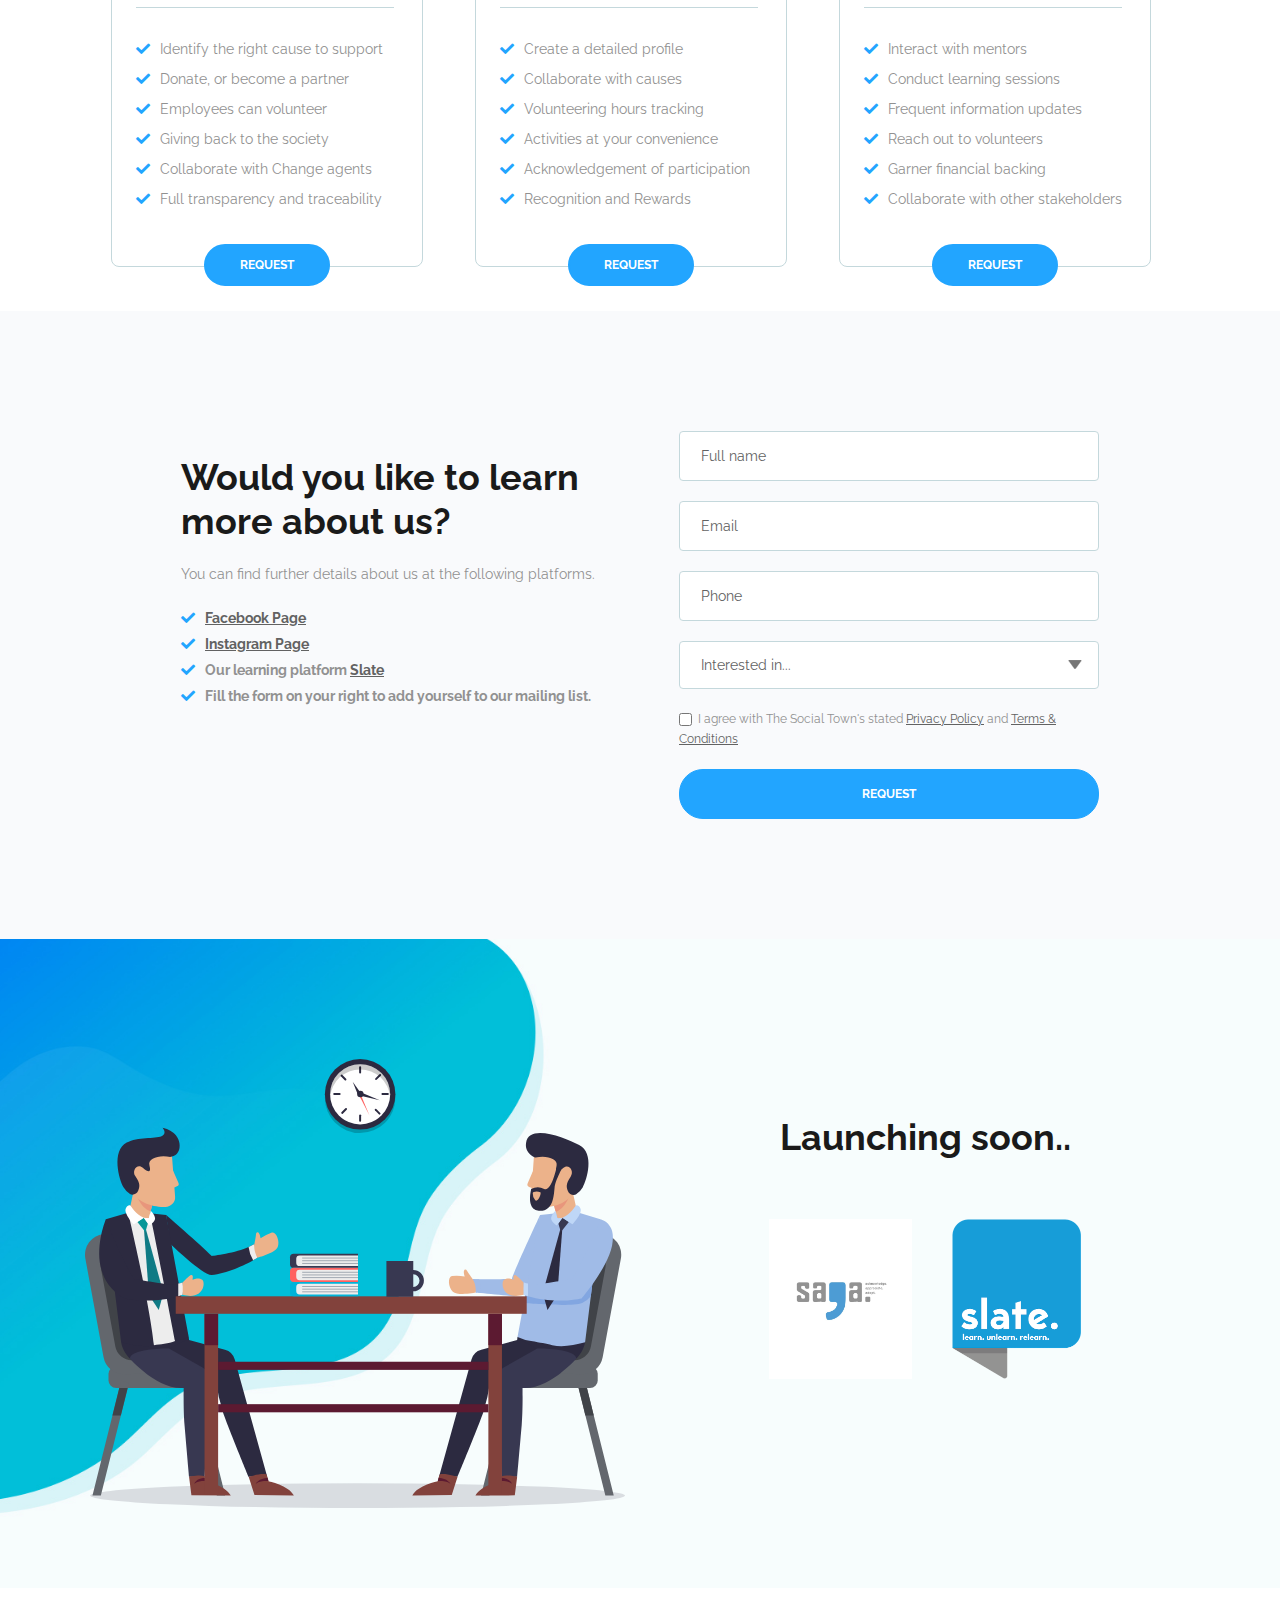
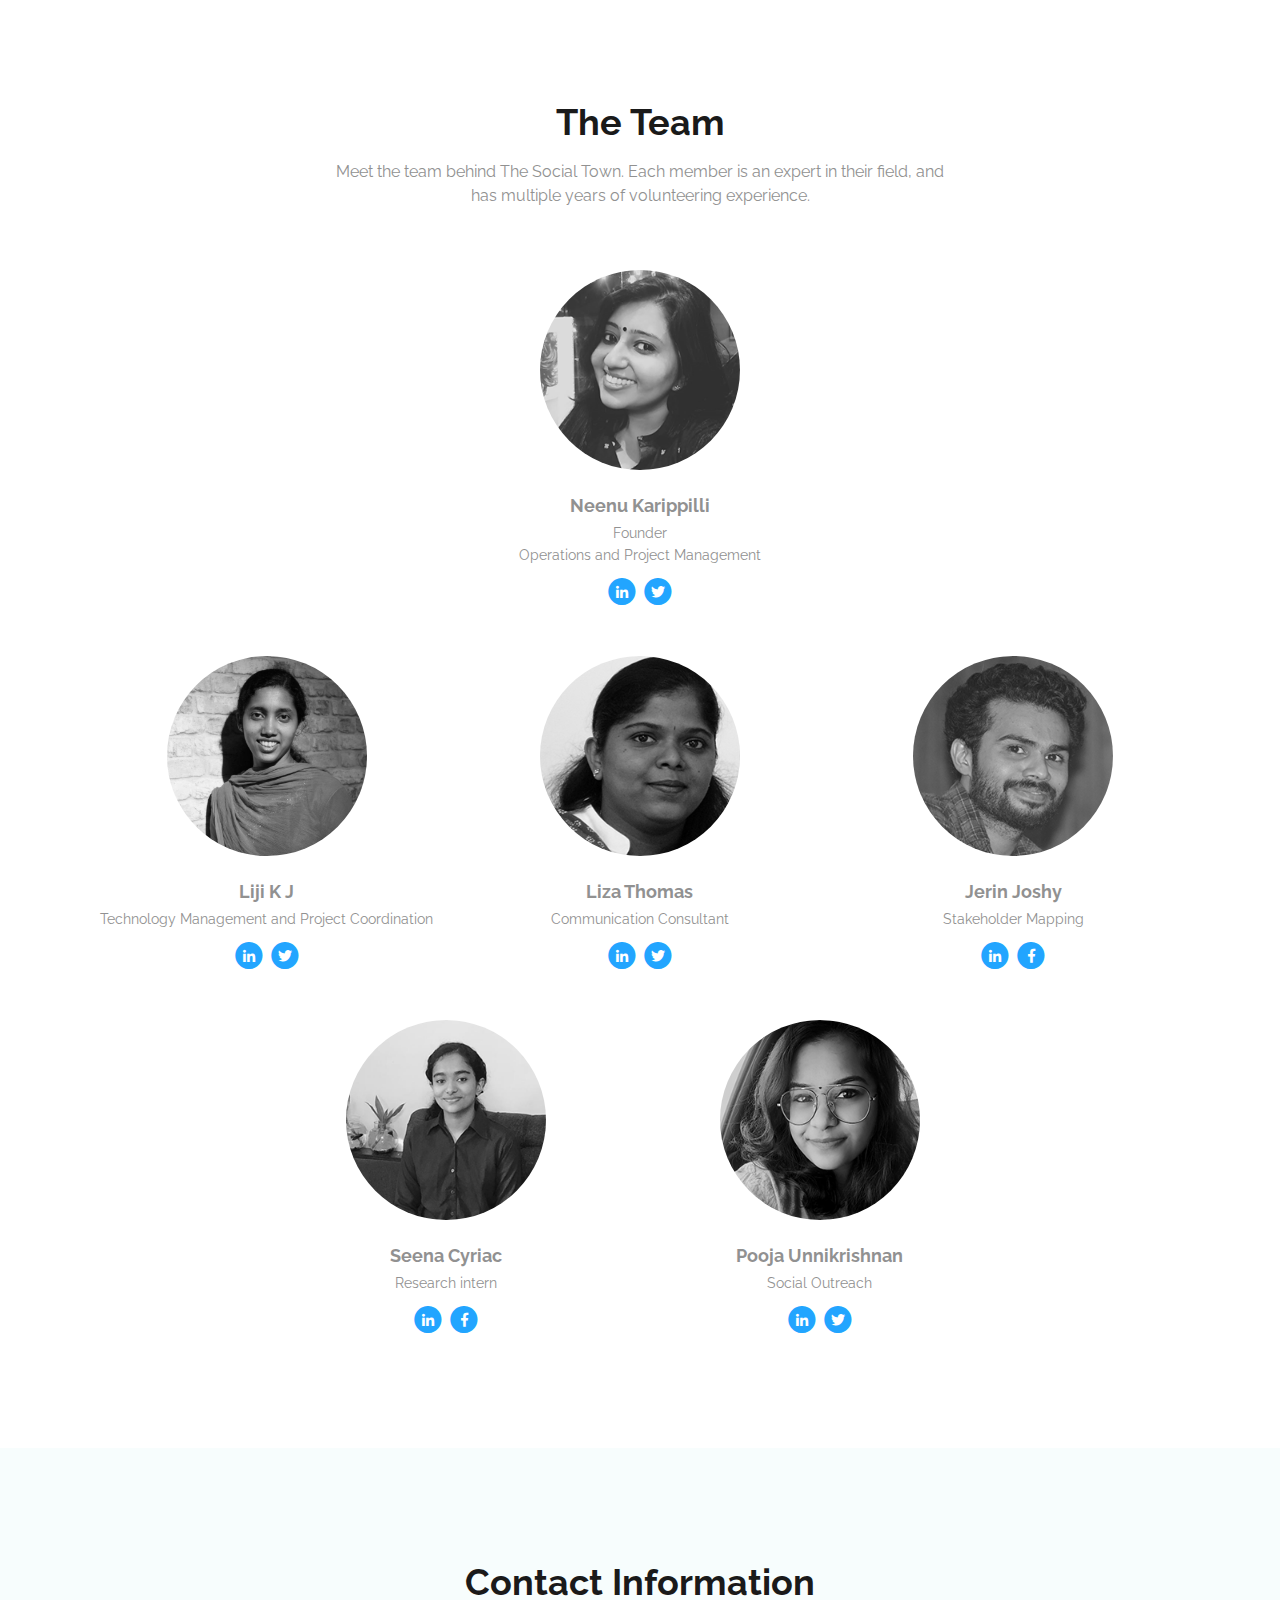
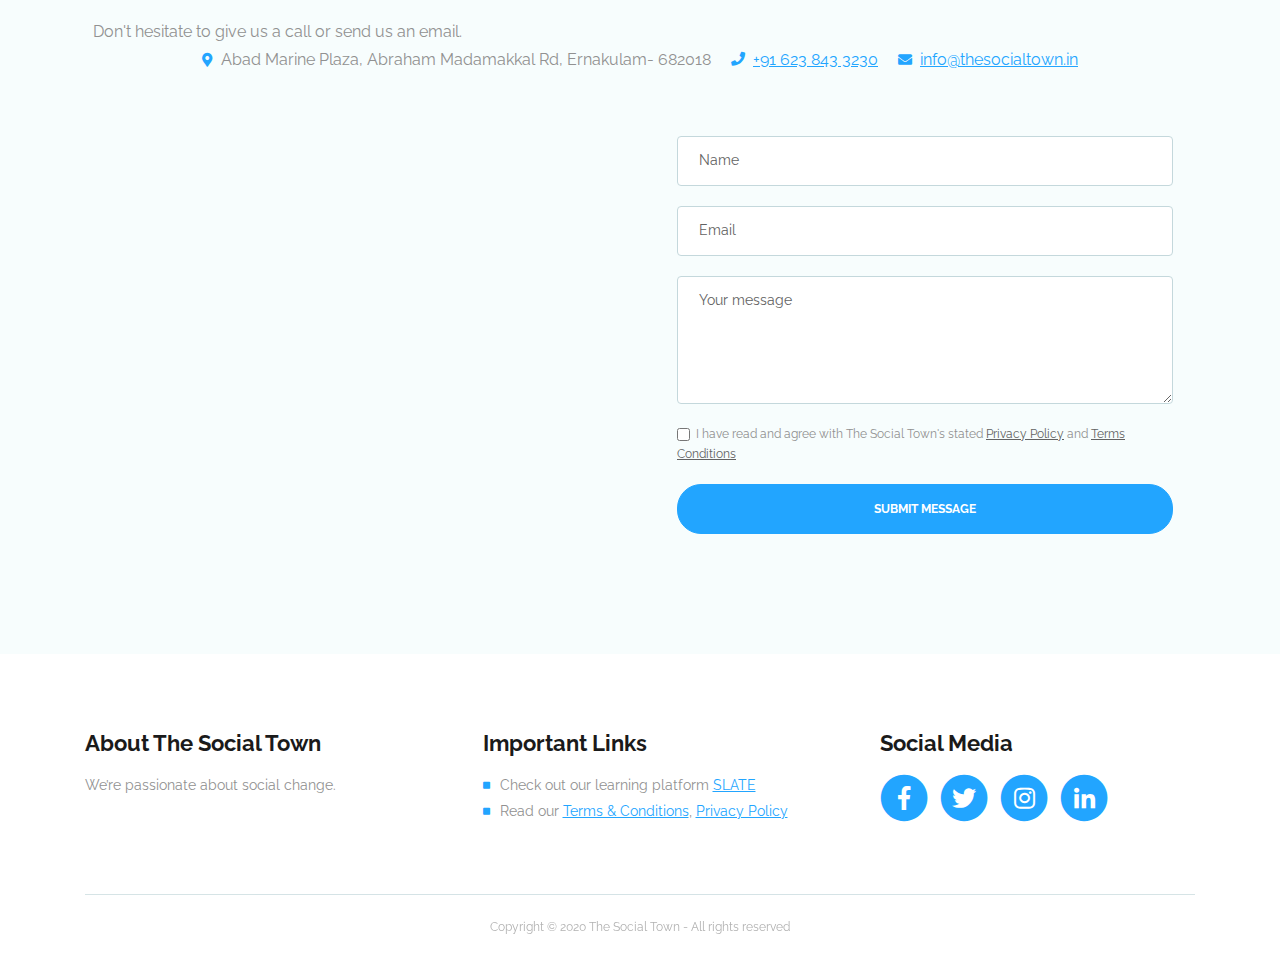
==== commit cc2b3b69: "adding header to internal pages,logos" ====
--- a/index.html
+++ b/index.html
@@ -49,7 +49,7 @@
         <!-- <a class="navbar-brand logo-text page-scroll" href="index.html">Evolo</a> -->
 
         <!-- Image Logo -->
-        <a class="navbar-brand logo-image" href="index.html"><img src="images/TSTlogo.png" alt="The Social Town Logo"></a>
+        <a class="navbar-brand logo-image" href="/"><img src="images/TSTlogo.png" alt="The Social Town Logo"></a>
         
         <!-- Mobile Menu Toggle Button -->
         <button class="navbar-toggler" type="button" data-toggle="collapse" data-target="#navbarsExampleDefault" aria-controls="navbarsExampleDefault" aria-expanded="false" aria-label="Toggle navigation">
@@ -632,23 +632,17 @@
                     </div> <!-- end of image-container -->
                 </div> <!-- end of col -->
                 <div class="col-lg-6">
-                    <h2>Saga</h2>
-
+                    <h2>Launching soon..</h2>
+                    <div class="logos">
+                        <img class="card-image-logo" src="images/logo/saga.jpeg" alt="alternative">
+                        <img class="card-image-logo" src="images/logo/slate.png" alt="alternative">
+                    </div>
                     <!-- Card Slider -->
                     <div class="slider-container">
                         <div class="swiper-container card-slider">
                             <div class="swiper-wrapper">
-                                
+
                                 <!-- Slide -->
-                                <div class="swiper-slide">
-                                    <div class="card">
-<!--                                         <img class="card-image" src="images/testimonial-1.svg" alt="alternative">
- -->                                        <div class="card-body">
-                                            <p class="testimonial-text">Coming Soon!</p>
-<!--                                             <p class="testimonial-author">Jude Thorn - Designer</p>
- -->                                        </div>
-                                    </div>
-                                </div> <!-- end of swiper-slide -->
                                 <!-- end of slide -->
         
                                 <!-- Slide -->
@@ -667,7 +661,7 @@
                                 <!-- <div class="swiper-slide">
                                     <div class="card">
                                         <img class="card-image" src="images/testimonial-3.svg" alt="alternative">
-                                        <div class="card-body">
+                                        <div class="card-body">index.html
                                             <p class="testimonial-text">Love their services and was so amazed with the support and results that I purchased Evolo for two years in a row. They are awesome.</p>
                                             <p class="testimonial-author">Roy Smith - Marketer</p>
                                         </div>
@@ -704,8 +698,6 @@
             </div> <!-- end of row -->
             <div class="row">
                 <div class="col-lg-12 team-wrap">
-                    
-                    <!-- Team Member -->
                     <div class="team-member">
                         <div class="image-wrapper">
                             <img class="img-fluid" src="images/neenurathin.png.png" alt="Neenu">
@@ -727,6 +719,12 @@
                             </span>
                         </span> <!-- end of social-icons -->
                     </div> <!-- end of team-member -->
+                </div>
+
+                <div class="col-lg-12 team-wrap neenu">
+                    
+                    <!-- Team Member -->
+
                     <!-- end of team member -->
                      <!-- Team Member -->
                     <div class="team-member">
@@ -751,7 +749,6 @@
                         </span> <!-- end of social-icons -->
                     </div> <!-- end of team-member -->
                     <!-- end of team member -->
-
                     <!-- Team Member -->
                     <div class="team-member">
                         <div class="image-wrapper">
--- a/css/styles.css
+++ b/css/styles.css
@@ -51,7 +51,7 @@
 }
 
 body, p {
-	color: #626262; 
+	color: #919191; 
 	font: 400 0.875rem/1.375rem "Raleway", sans-serif;
 }
 
@@ -76,32 +76,32 @@
 }
 
 h1 {
-	color: #393939;
+	color: #1A1A1A;
 	font: 700 3rem/3.5rem "Raleway", sans-serif;
 }
 
 h2 {
-	color: #393939;
+	color: #1A1A1A;
 	font: 700 2.25rem/2.75rem "Raleway", sans-serif;
 }
 
 h3 {
-	color: #393939;
+	color: #1A1A1A;
 	font: 700 1.75rem/2rem "Raleway", sans-serif;
 }
 
 h4 {
-	color: #393939;
+	color: #1A1A1A;
 	font: 700 1.375rem/1.875rem "Raleway", sans-serif;
 }
 
 h5 {
-	color: #393939;
+	color: #1A1A1A;
 	font: 700 1.125rem/1.625rem "Raleway", sans-serif;
 }
 
 h6 {
-	color: #393939;
+	color: #1A1A1A;
 	font: 700 1rem/1.5rem "Raleway", sans-serif;
 }
 
@@ -116,7 +116,7 @@
 }
 
 a.turquoise {
-	color: #00bfd8;
+	color: #22A5FF;
 }
 
 a.white {
@@ -132,15 +132,15 @@
 }
 
 .turquoise {
-	color: #00bfd8;
+	color: #22A5FF;
 }
 
 .btn-solid-reg {
 	display: inline-block;
 	padding: 1.1875rem 2.125rem 1.1875rem 2.125rem;
-	border: 0.125rem solid #00bfd8;
+	border: 0.125rem solid #22A5FF;
 	border-radius: 2rem;
-	background-color: #00bfd8;
+	background-color: #22A5FF;
 	color: #fff;
 	font: 700 0.75rem/0 "Raleway", sans-serif;
 	text-decoration: none;
@@ -149,16 +149,16 @@
 
 .btn-solid-reg:hover {
 	background-color: transparent;
-	color: #00bfd8;
+	color: #22A5FF;
 	text-decoration: none;
 }
 
 .btn-solid-lg {
 	display: inline-block;
 	padding: 1.375rem 2.625rem 1.375rem 2.625rem;
-	border: 0.125rem solid #00bfd8;
+	border: 0.125rem solid #22A5FF;
 	border-radius: 2rem;
-	background-color: #00bfd8;
+	background-color: #22A5FF;
 	color: #fff;
 	font: 700 0.75rem/0 "Raleway", sans-serif;
 	text-decoration: none;
@@ -167,24 +167,24 @@
 
 .btn-solid-lg:hover {
 	background-color: transparent;
-	color: #00bfd8;
+	color: #22A5FF;
 	text-decoration: none;
 }
 
 .btn-outline-reg {
 	display: inline-block;
 	padding: 1.1875rem 2.125rem 1.1875rem 2.125rem;
-	border: 0.125rem solid #00bfd8;
+	border: 0.125rem solid #22A5FF;
 	border-radius: 2rem;
 	background-color: transparent;
-	color: #00bfd8;
+	color: #22A5FF;
 	font: 700 0.75rem/0 "Raleway", sans-serif;
 	text-decoration: none;
 	transition: all 0.2s;
 }
 
 .btn-outline-reg:hover {
-	background-color: #00bfd8;
+	background-color: #22A5FF;
 	color: #fff;
 	text-decoration: none;
 }
@@ -192,17 +192,17 @@
 .btn-outline-lg {
 	display: inline-block;
 	padding: 1.375rem 2.625rem 1.375rem 2.625rem;
-	border: 0.125rem solid #00bfd8;
+	border: 0.125rem solid #22A5FF;
 	border-radius: 2rem;
 	background-color: transparent;
-	color: #00bfd8;
+	color: #22A5FF;
 	font: 700 0.75rem/0 "Raleway", sans-serif;
 	text-decoration: none;
 	transition: all 0.2s;
 }
 
 .btn-outline-lg:hover {
-	background-color: #00bfd8;
+	background-color: #22A5FF;
 	color: #fff;
 	text-decoration: none;
 }
@@ -210,17 +210,17 @@
 .btn-outline-sm {
 	display: inline-block;
 	padding: 1rem 1.625rem 0.875rem 1.625rem;
-	border: 0.125rem solid #00bfd8;
+	border: 0.125rem solid #22A5FF;
 	border-radius: 2rem;
 	background-color: transparent;
-	color: #00bfd8;
+	color: #22A5FF;
 	font: 700 0.625rem/0 "Raleway", sans-serif;
 	text-decoration: none;
 	transition: all 0.2s;
 }
 
 .btn-outline-sm:hover {
-	background-color: #00bfd8;
+	background-color: #22A5FF;
 	color: #fff;
 	text-decoration: none;
 }
@@ -368,9 +368,9 @@
 	display: inline-block;
 	width: 100%;
 	height: 3.125rem;
-	border: 1px solid #00bfd8;
+	border: 1px solid #22A5FF;
 	border-radius: 1.5rem;
-	background-color: #00bfd8;
+	background-color: #22A5FF;
 	color: #fff;
 	font: 700 0.75rem/1.75rem "Raleway", sans-serif;
 	cursor: pointer;
@@ -379,7 +379,7 @@
 
 .form-control-submit-button:hover {
 	background-color: transparent;
-	color: #00bfd8;
+	color: #22A5FF;
 }
 
 /* Form Success And Error Message Formatting */
@@ -596,7 +596,7 @@
 	width: 1rem;
 	height: 1rem;
 	border-radius: 100%;
-	background-color: #00bfd8;
+	background-color: #22A5FF;
 	-webkit-animation: sk-bouncedelay 1.4s infinite ease-in-out both;
 	animation: sk-bouncedelay 1.4s infinite ease-in-out both;
 }
@@ -646,7 +646,7 @@
 
 .navbar-custom .navbar-brand.logo-text {
 	font: 600 2rem/1.5rem "Raleway", sans-serif;
-	color: #393939;
+	color: #1a1a1a;
 	text-decoration: none;
 }
 
@@ -657,14 +657,14 @@
 
 .navbar-custom .nav-item .nav-link {
 	padding:0.75rem;
-	color: #393939;
+	color: #1a1a1a;
 	text-decoration: none;
 	transition: all 0.2s ease;
 }
 
 .navbar-custom .nav-item .nav-link:hover,
 .navbar-custom .nav-item .nav-link.active {
-	color: #00bfd8;
+	color: #22A5FF;
 }
 
 /* Dropdown Menu */
@@ -696,7 +696,7 @@
 }
 
 .navbar-custom .dropdown-item {
-	color: #393939;
+	color: #919191;
 	text-decoration: none;
 }
 
@@ -709,7 +709,7 @@
 }
 
 .navbar-custom .dropdown-item:hover .item-text {
-	color: #00bfd8;
+	color: #22A5FF;
 }
 
 .navbar-custom .dropdown-items-divide-hr {
@@ -728,7 +728,7 @@
 
 .navbar-custom .navbar-toggler {
 	border: none;
-	color: #393939;
+	color: #1a1a1a;
 	font-size: 2rem;
 }
 
@@ -878,7 +878,7 @@
 }
 
 .basic-2 .list-unstyled .fas {
-	color: #00bfd8;
+	color: #22A5FF;
 	line-height: 1.375rem;
 }
 
@@ -925,7 +925,7 @@
 	margin-bottom: 1.25rem;
 	margin-left: 0;
 	border: 0;
-	background-color: #00bfd8;
+	background-color: #22A5FF;
 	text-align: left;
 }
 
@@ -934,7 +934,7 @@
 }
 
 .lightbox-basic .list-unstyled .fas {
-	color: #00bfd8;
+	color: #22A5FF;
 	line-height: 1.375rem;
 }
 
@@ -957,7 +957,7 @@
 }
 
 .lightbox-basic .btn-solid-reg.mfp-close:hover {
-	color: #00bfd8;
+	color: #22A5FF;
 }
 /* end of signup Button */
 
@@ -967,7 +967,7 @@
 	width: auto;
 	height: auto;
 	margin-left: 0.375rem;
-	color: #00bfd8;
+	color: #22A5FF;
 	opacity: 1;
 }
 
@@ -1016,7 +1016,7 @@
 
 .cards-2 .card .card-title {
 	margin-bottom: 0.625rem;
-	color: #393939;
+	color: #1a1a1a;
 	font-weight: 700;
 	font-size: 1.5rem;
     line-height: 2rem;
@@ -1043,7 +1043,7 @@
 }
 
 .cards-2 .card .value {
-	color: #00bfd8;
+	color: #22A5FF;
 	font-weight: 700;
 	font-size: 3.5rem;
 	line-height: 4rem;
@@ -1052,7 +1052,7 @@
 
 .cards-2 .card .currency {
 	margin-right: 0.375rem;
-	color: #00bfd8;
+	color: #22A5FF;
 	font-size: 1.5rem;
 	vertical-align: 56%;
 }
@@ -1074,7 +1074,7 @@
 }
 
 .cards-2 .card .list-unstyled .fas {
-	color: #00bfd8;
+	color: #22A5FF;
 	line-height: 1.375rem;
 }
 
@@ -1114,7 +1114,7 @@
     position: relative;
 	width: 13.75rem;
 	padding: 0.3125rem 0 0.3125rem 4.125rem;
-    background-color: #00bfd8;
+    background-color: #22A5FF;
 	color: #fff;
     -webkit-transform: rotate(45deg) translate3d(0, 0, 0);
     -ms-transform: rotate(45deg) translate3d(0, 0, 0);
@@ -1141,7 +1141,7 @@
 }
 
 .form-1 .list-unstyled .fas {
-	color: #00bfd8;
+	color: #22A5FF;
 	line-height: 1.375rem;
 }
 
@@ -1159,7 +1159,8 @@
 /*********************/
 .basic-3 {
 	padding-top: 6.875rem;
-    padding-bottom: 6.125rem;
+	padding-bottom: 6.125rem;
+	display: none;
 }
 
 .basic-3 h2 {
@@ -1206,7 +1207,7 @@
 	width: 4.75rem;
 	height: 4.75rem;
 	border-radius: 50%;
-	background: #00bfd8;
+	background: #22A5FF;
 	animation: pulse-border 1500ms ease-out infinite;
 	-webkit-transform: translateX(-50%) translateY(-50%);
 	-ms-transform: translateX(-50%) translateY(-50%);
@@ -1223,7 +1224,7 @@
 	width: 4.375rem;
 	height: 4.375rem;
 	border-radius: 50%;
-	background: #00bfd8;
+	background: #22A5FF;
 	transition: all 200ms;
 	-webkit-transform: translateX(-50%) translateY(-50%);
 	-ms-transform: translateX(-50%) translateY(-50%);
@@ -1281,6 +1282,7 @@
 
 .slider-2 .slider-container {
 	position: relative;
+	display: none;
 }
 
 .slider-2 .swiper-container {
@@ -1390,7 +1392,7 @@
 }
 
 .basic-4 .fa-stack-2x {
-	color: #00bfd8;
+	color: #22A5FF;
 	transition: all 0.2s ease;
 }
 
@@ -1434,7 +1436,7 @@
 .form-2 .list-unstyled .fab {
 	margin-right: 0.5rem;
 	font-size: 0.875rem;
-	color: #00bfd8;
+	color: #22A5FF;
 }
 
 .form-2 .list-unstyled .fa-phone {
@@ -1477,7 +1479,7 @@
 }
 
 .footer .list-unstyled .fas {
-	color: #00bfd8;
+	color: #22A5FF;
 	font-size: 0.5rem;
 	line-height: 1.375rem;
 }
@@ -1498,7 +1500,7 @@
 }
 
 .footer .fa-stack .fa-stack-2x {
-	color: #00bfd8;
+	color: #22A5FF;
 	transition: all 0.2s ease;
 }
 
@@ -1507,7 +1509,7 @@
 }
 
 .footer .fa-stack:hover .fa-stack-2x {
-    color: #00a7bd;
+    color: #22A5FF;
 }
 
 
@@ -1539,13 +1541,13 @@
 	width: 2.625rem;
 	height: 2.625rem;
 	border-radius: 1.875rem;
-	background: #00bfd8 url("../images/up-arrow.png") no-repeat center 47%;
+	background: #22A5FF url("../images/up-arrow.png") no-repeat center 47%;
 	background-size: 1.125rem 1.125rem;
 	text-indent: -9999px;
 }
 
 a:hover.back-to-top {
-	background-color: #00a7bd; 
+	background-color: #22A5FF; 
 }
 
 
@@ -1591,7 +1593,7 @@
 }
 
 .ex-basic-2 .list-unstyled .fas {
-	color: #00bfd8;
+	color: #22A5FF;
 	font-size: 0.5rem;
 	line-height: 1.375rem;
 }
@@ -1621,30 +1623,83 @@
 	background-color: #f9fafc;
 }
 
-
-@media (max-width: 768px){
-	.cards-1 .card,.cards-2 .card{
-		margin-bottom: 4rem;
-	}
-	.top-nav-collapse .nav-item.button a{
-		background-color:#00bfd8!important;
-		margin: 0 auto;
-		margin-bottom: 12px;
-		width: 100px;
-	}
-	.top-nav-collapse .nav-item.button a{
-		color: #f7fcfd!important;
-	}
-	.navbar-custom .navbar-nav{
-		text-align: center;
-	}
+.team-wrap{
+	display: -webkit-box;
+	display: -moz-box;
+	display: -ms-flexbox;
+	display: -webkit-flex;
+	display: flex;
+	flex-wrap: wrap;
+	justify-content: center;
+}
+.team-wrap .team-member{
+	width: 100%;
+	margin-bottom: 50px;
+}
+.footer{
+	text-align: center;
+}
+.li-space-lg li{
+	margin-bottom: 0.25rem;
+    align-items: center;
+    justify-content: center;
+    display: -webkit-box;
+	display: -moz-box;
+	display: -ms-flexbox;
+	display: -webkit-flex;
+	display: flex;
+    text-align: center;
+}
+.footer .list-unstyled .media-body {
+    margin-left: 0.625rem;
+	display: -webkit-box;
+	display: -moz-box;
+	display: -ms-flexbox;
+	display: -webkit-flex;
+	display: flex;
+	flex: 0 0 1;
+}
+.logos{
+	display: -webkit-box;
+	display: -moz-box;
+	display: -ms-flexbox;
+	display: -webkit-flex;
+	display: flex;
+	flex-direction: column;
+	align-items: center;
+    justify-content: center;
+}
+.logos img{
+	border-radius: 0;
+	width: auto;
+	height: 200px;
+	padding: 20px;
 }
 /*****************************/
 /*     20. Media Queries     */
 /*****************************/	
 /* Min-width width 768px */
 @media (min-width: 768px) {
-	
+	.logos{
+		flex-direction: row;
+	}
+	.footer .fa-stack{
+		font-size: 1rem;
+	}
+.media-body {
+	-ms-flex: 1;
+	flex: 1;
+  }
+  .li-space-lg li{
+	margin-bottom: 0.25rem;
+    text-align: left;
+}
+.footer .list-unstyled .media-body {
+	display: inline-block;
+}
+.footer {
+    text-align: left;
+}
 	/* General Styles */
 	.p-heading {
 		width: 85%;
@@ -1693,6 +1748,7 @@
 		width: 70%;
 		margin-right: auto;
 		margin-left: auto;
+		display: none;
 	}
 
 	.slider-2 .swiper-container {
@@ -1761,20 +1817,39 @@
 		width: auto;
 		height: 50px;
 	}
+	.team-wrap{
+		display: -webkit-box;
+		display: -moz-box;
+		display: -ms-flexbox;
+		display: -webkit-flex;
+		display: flex;
+		flex-wrap: wrap;
+		justify-content: center;
+	}
+	.team-wrap .team-member{
+		width: 50%;
+		margin-bottom: 50px;
+	}
 }
 /* end of min-width width 768px */
 
 /* Min-width width 992px */
-@media (min-width: 992px) {
+@media (min-width: 992px){
+	.footer .fa-stack{
+		font-size: 1.5rem;
+	}
+	.navbar-expand-lg .navbar-nav .nav-link{
+	text-shadow: -2px 2px 2px rgba(0,0,0,.3);
+
+}
+.top-nav-collapse .navbar-nav .nav-link,.navbar-expand-lg .navbar-nav .nav-item.button a{
+	text-shadow: none;
+
+}
 	/* Navigation */
-	.nav-item.button:hover{
-		background-color:#00bfd8!important;
-	}
-	.nav-item.button:hover a{
-		color: #f7fcfd!important;
-	}
+
 	.top-nav-collapse .nav-item.button a{
-		background-color:#00bfd8!important;
+		background-color:#22A5FF!important;
 	}
 	.top-nav-collapse .nav-item.button a{
 		color: #f7fcfd!important;
@@ -1783,7 +1858,7 @@
 		background-color:#f7fcfd!important;
 	}
 	.top-nav-collapse .nav-item.button:hover a{
-		color: #00bfd8!important;
+		color: #22A5FF!important;
 	}
 	.navbar-custom {
 		padding: 0.5rem 1.5rem 0.5rem 2rem;
@@ -1824,13 +1899,13 @@
 }
 
 	.navbar-custom.top-nav-collapse .nav-item .nav-link {
-		color: #393939;
+		color: #919191;
 		opacity: 1;
 	}
 	
 	.navbar-custom.top-nav-collapse .nav-item .nav-link:hover,
 	.navbar-custom.top-nav-collapse .nav-item .nav-link.active {
-		color: #00bfd8;
+		color: #22A5FF;
 	}
 
 	.navbar-custom .dropdown-menu {
@@ -1862,21 +1937,15 @@
 		display: flex;
 
 	}
-.team-wrap{
-	display: -webkit-box;
-	display: -moz-box;
-	display: -ms-flexbox;
-	display: -webkit-flex;
-	display: flex;
-	flex-wrap: wrap;
-}
+
+
 	.navbar-custom .fa-stack {
 		margin-left: 0.25rem;
 		font-size: 1rem;
 	}
 	
 	.navbar-custom .fa-stack-2x {
-		color: #00bfd8;
+		color: #22A5FF;
 		transition: all 0.2s ease;
 	}
 	
@@ -1890,11 +1959,11 @@
 	}
 
 	.navbar-custom .fa-stack:hover .fa-stack-1x {
-		color: #00bfd8;
+		color: #22A5FF;
 	}
 
 	.navbar-custom.top-nav-collapse .fa-stack-2x {
-		color: #00bfd8;
+		color: #22A5FF;
 	}
 	
 	.navbar-custom.top-nav-collapse .fa-stack-1x {
@@ -2035,6 +2104,7 @@
 
 	.slider-2 .slider-container {
 		width: 88%;
+		display: none;
 	}
 
 	.slider-2 .swiper-container {
@@ -2090,15 +2160,25 @@
 		margin-left: 14px;
 		margin-right: 14px;
 	}
-
+	.team-wrap{
+		justify-content: center;
+	}
+	.team-wrap{
+		display: -webkit-box;
+		display: -moz-box;
+		display: -ms-flexbox;
+		display: -webkit-flex;
+		display: flex;
+		flex-wrap: wrap;
+	}
+	.team-wrap .team-member{
+		width: calc(33% - 7px);
+		margin-bottom: 50px;
+	}
 }
 /* end of min-width width 992px */
 
-.team-wrap .team-member{
-	margin-bottom: 50px;
-	
-
-}
+
 /* Min-width width 1200px */
 @media (min-width: 1200px) {
 
@@ -2301,6 +2381,48 @@
     text-align: center;
 }
 .nav-item.button a{
-	color: #00bfd8!important;
-
-}
+	color: #22A5FF!important;
+
+}
+@media (max-width: 768px){
+	.cards-1 .card,.cards-2 .card{
+		margin-bottom: 4rem;
+	}
+	.top-nav-collapse .nav-item.button a{
+		background-color:#22A5FF!important;
+		margin: 0 auto;
+		margin-bottom: 12px;
+		width: 100px;
+	}
+	.top-nav-collapse .nav-item.button a{
+		color: #f7fcfd!important;
+	}
+	.navbar-custom .navbar-nav{
+		text-align: center;
+	}
+	.team-wrap{
+		display: -webkit-box;
+		display: -moz-box;
+		display: -ms-flexbox;
+		display: -webkit-flex;
+		display: flex;
+		flex-wrap: wrap;
+	}
+}
+@media (max-width: 992px){
+	.cards-1 .card,.cards-2 .card{
+		margin-bottom: 4rem;
+	}
+	.navbar-custom .navbar-nav{
+		text-align: center;
+	}
+	.top-nav-collapse .nav-item.button a{
+		background-color:#22A5FF!important;
+		margin: 0 auto;
+		margin-bottom: 12px;
+		width: 100px;
+	}
+	.top-nav-collapse .nav-item.button a{
+		color: #f7fcfd!important;
+	}
+}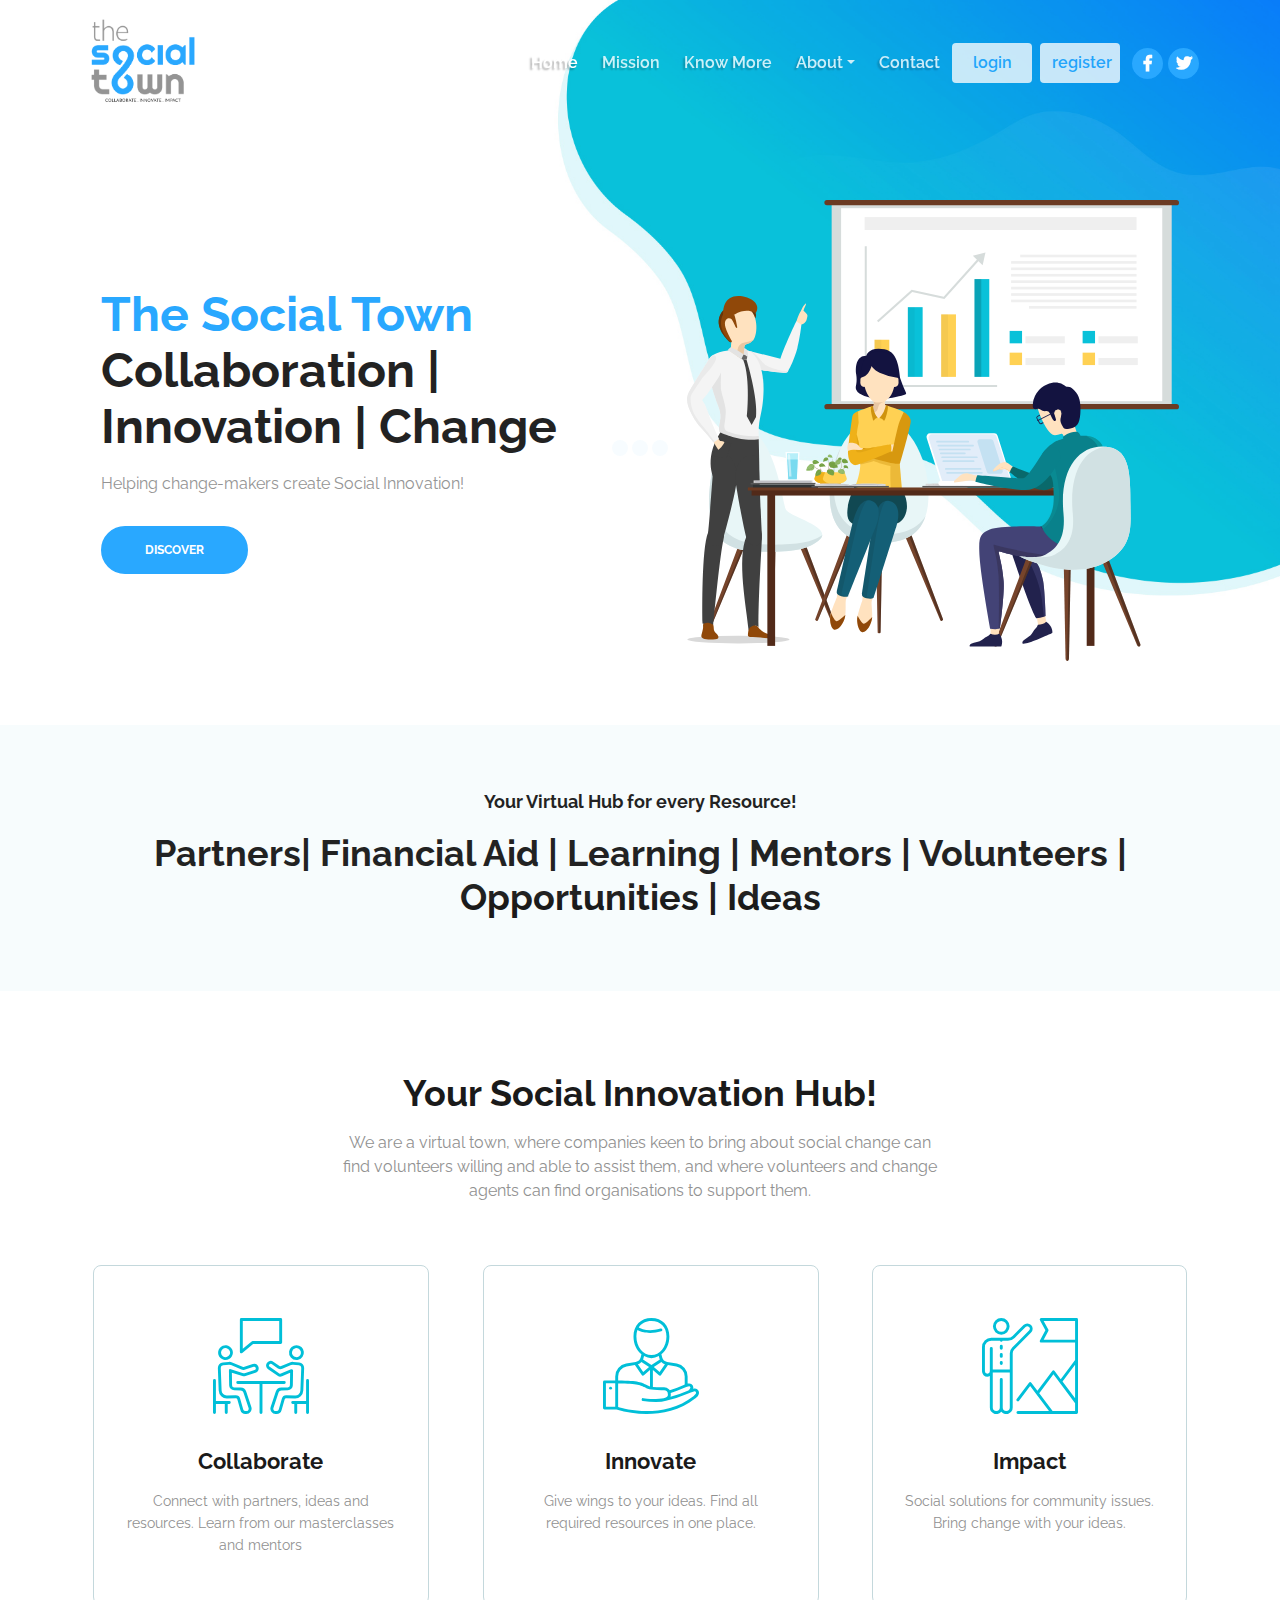
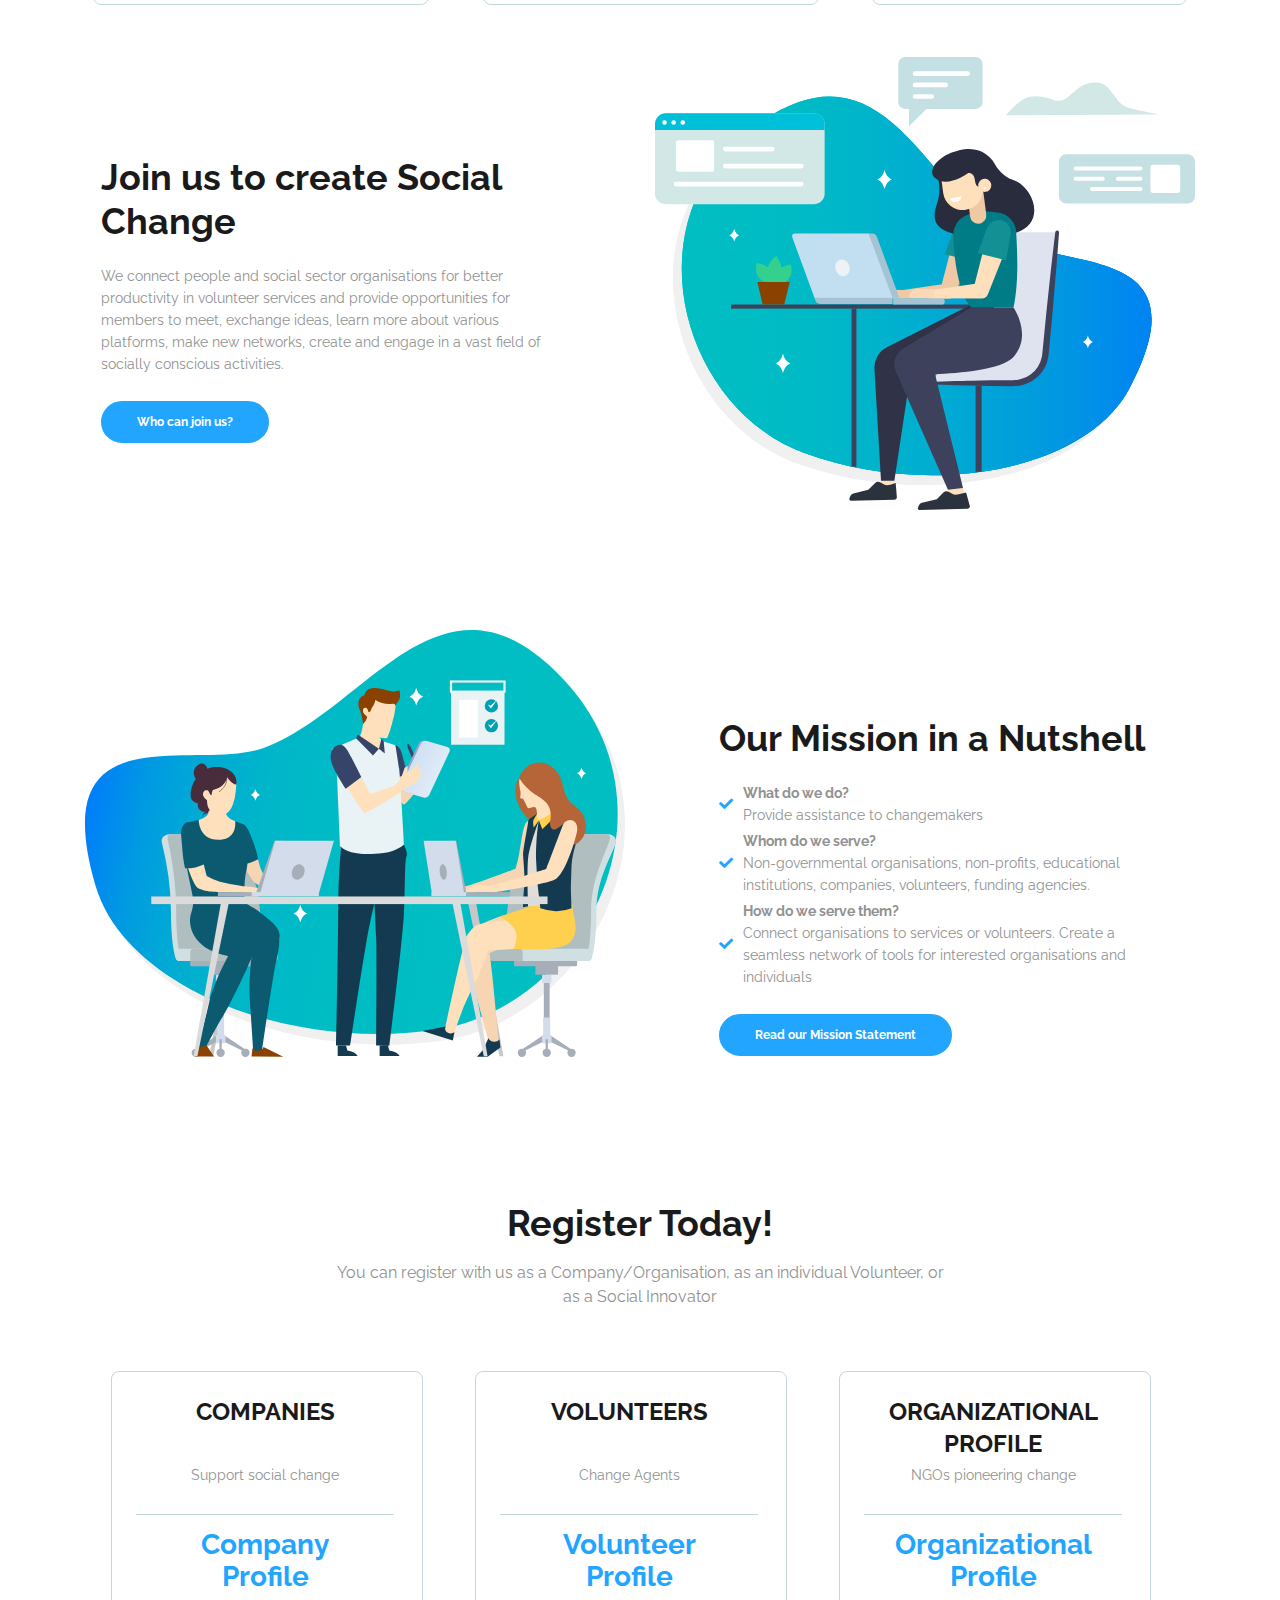
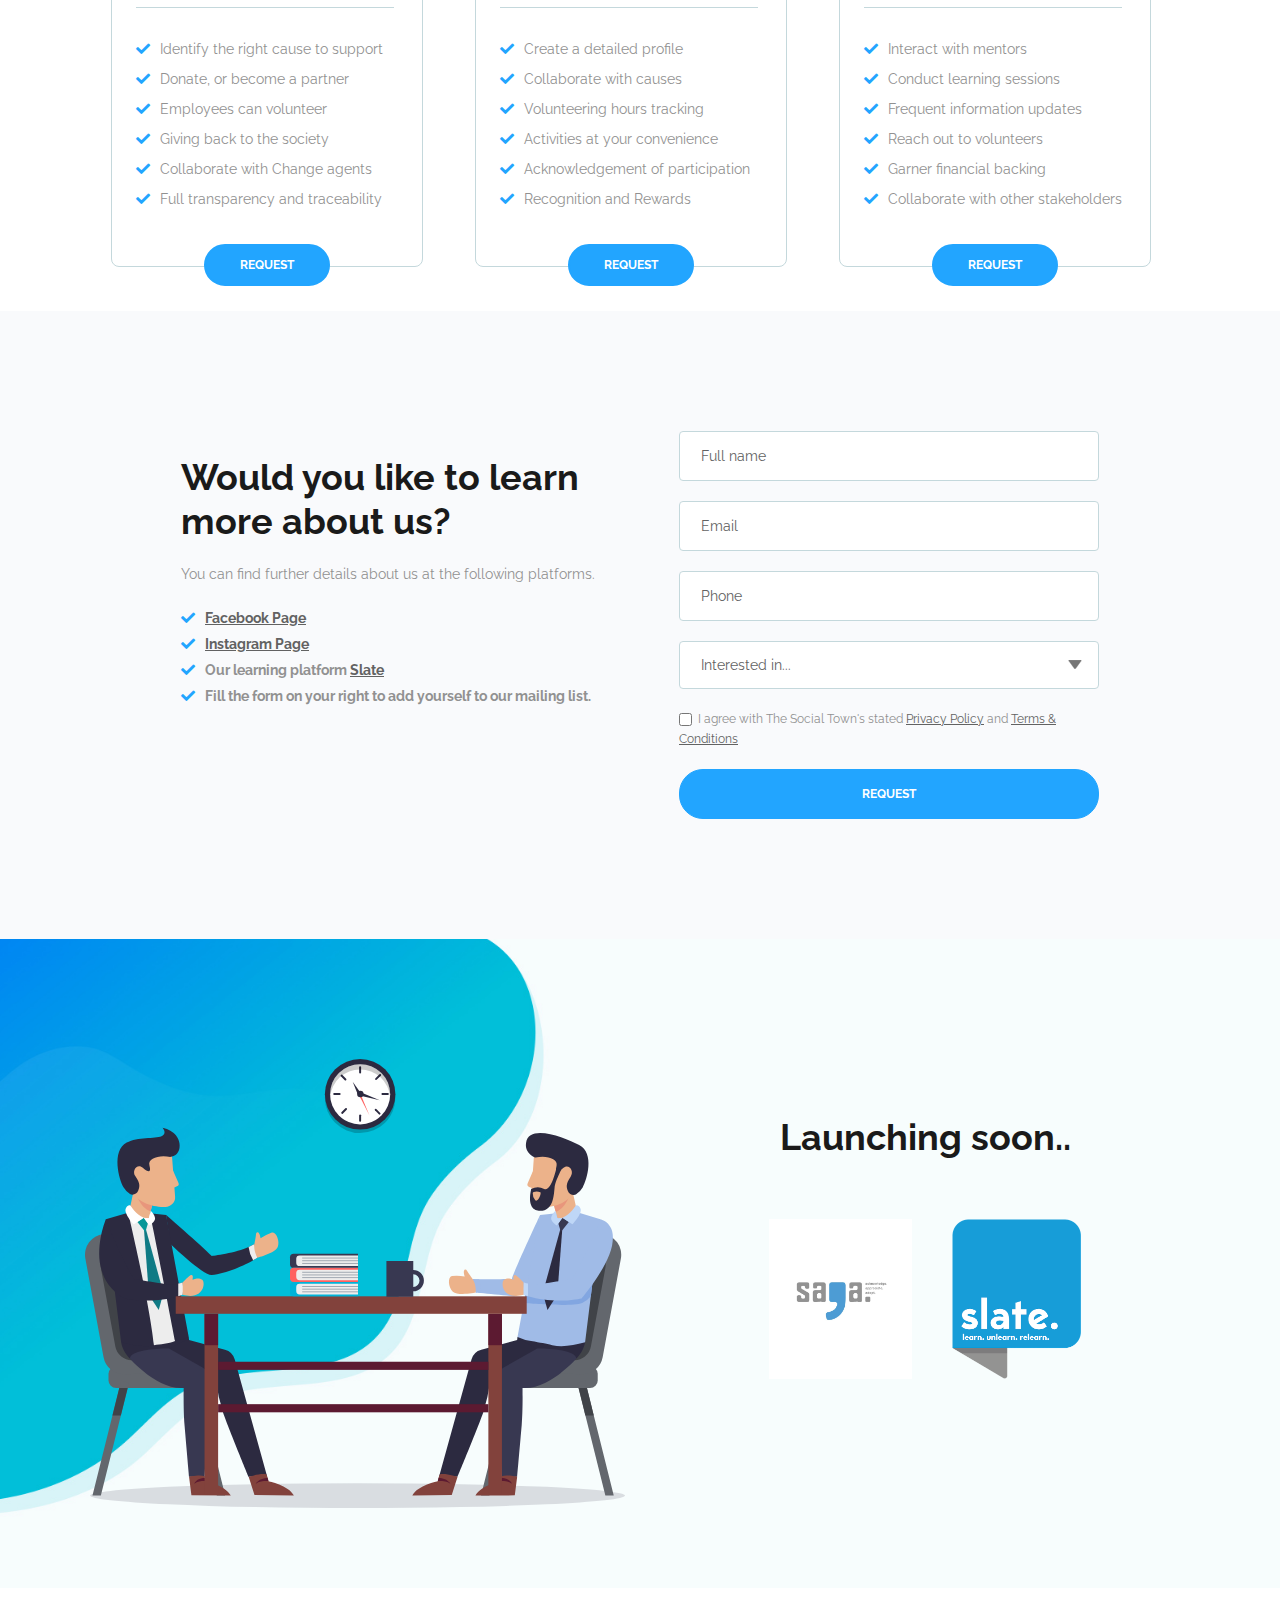
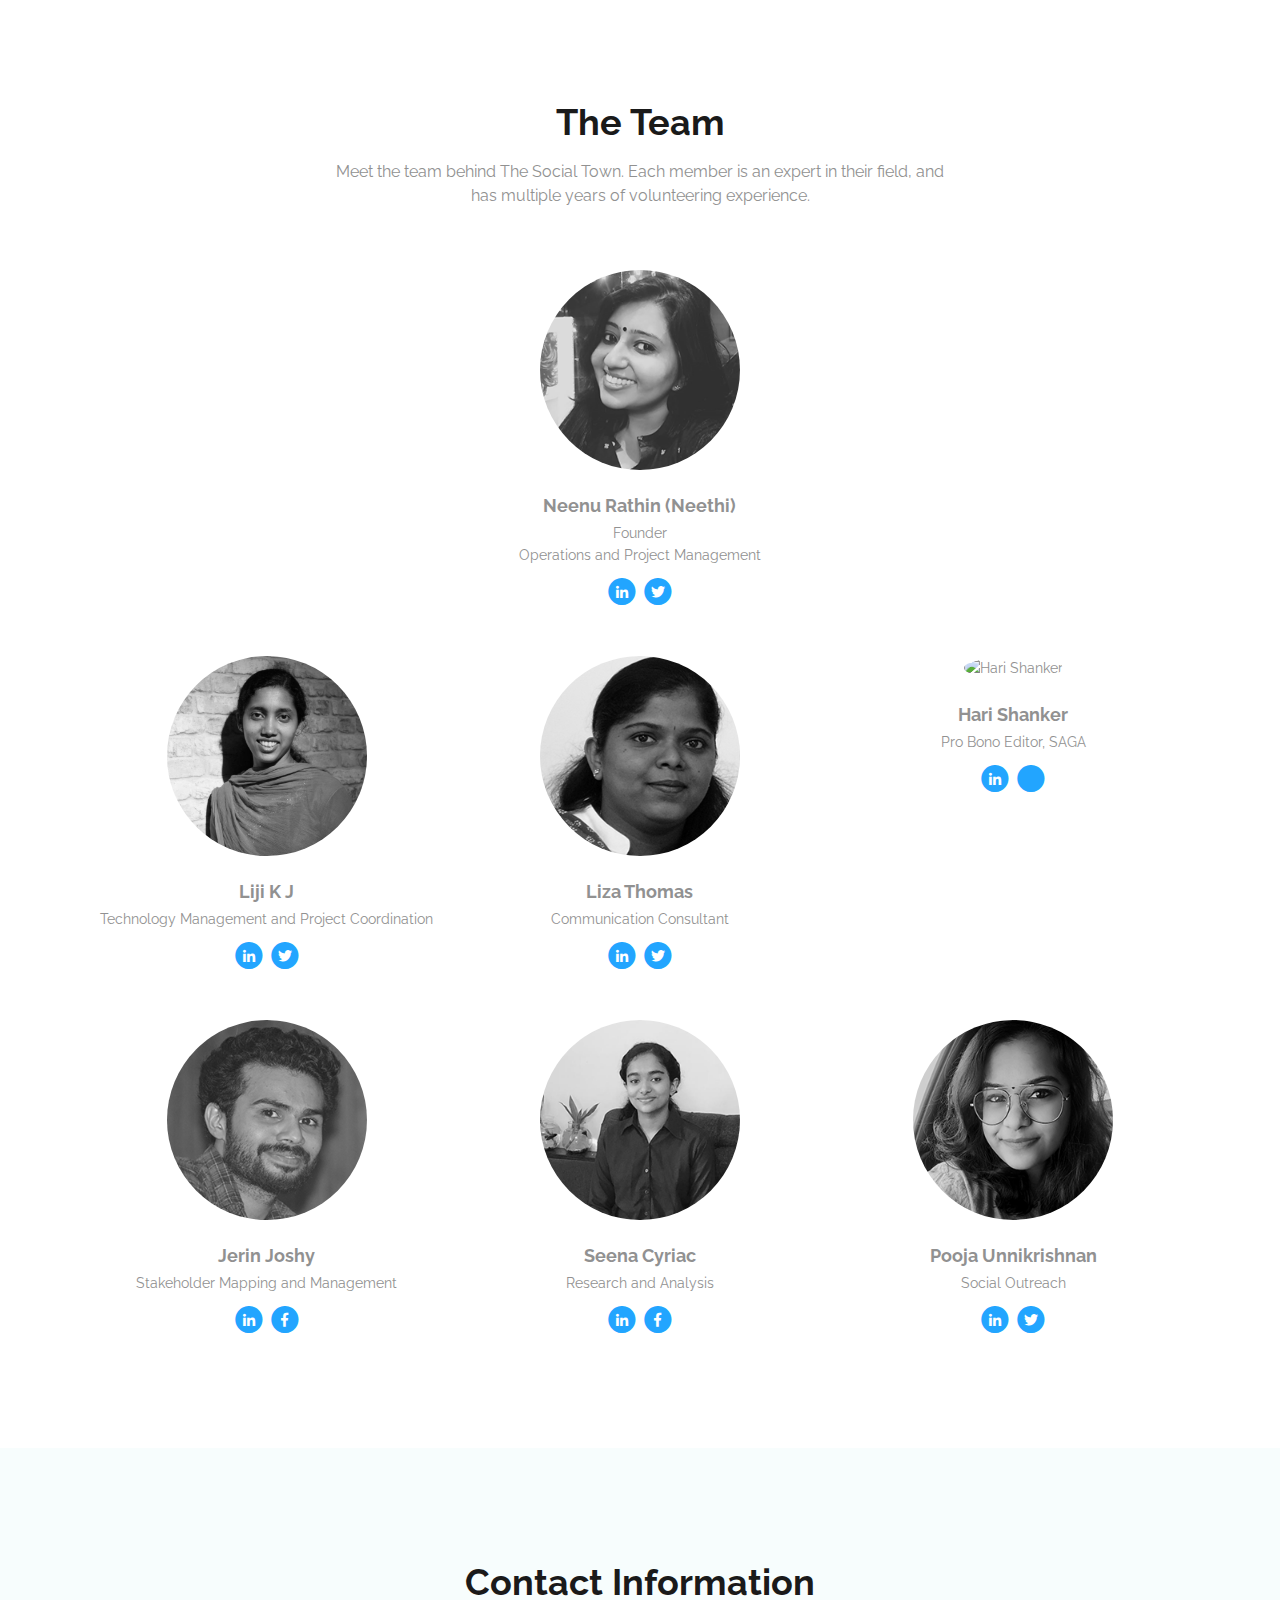
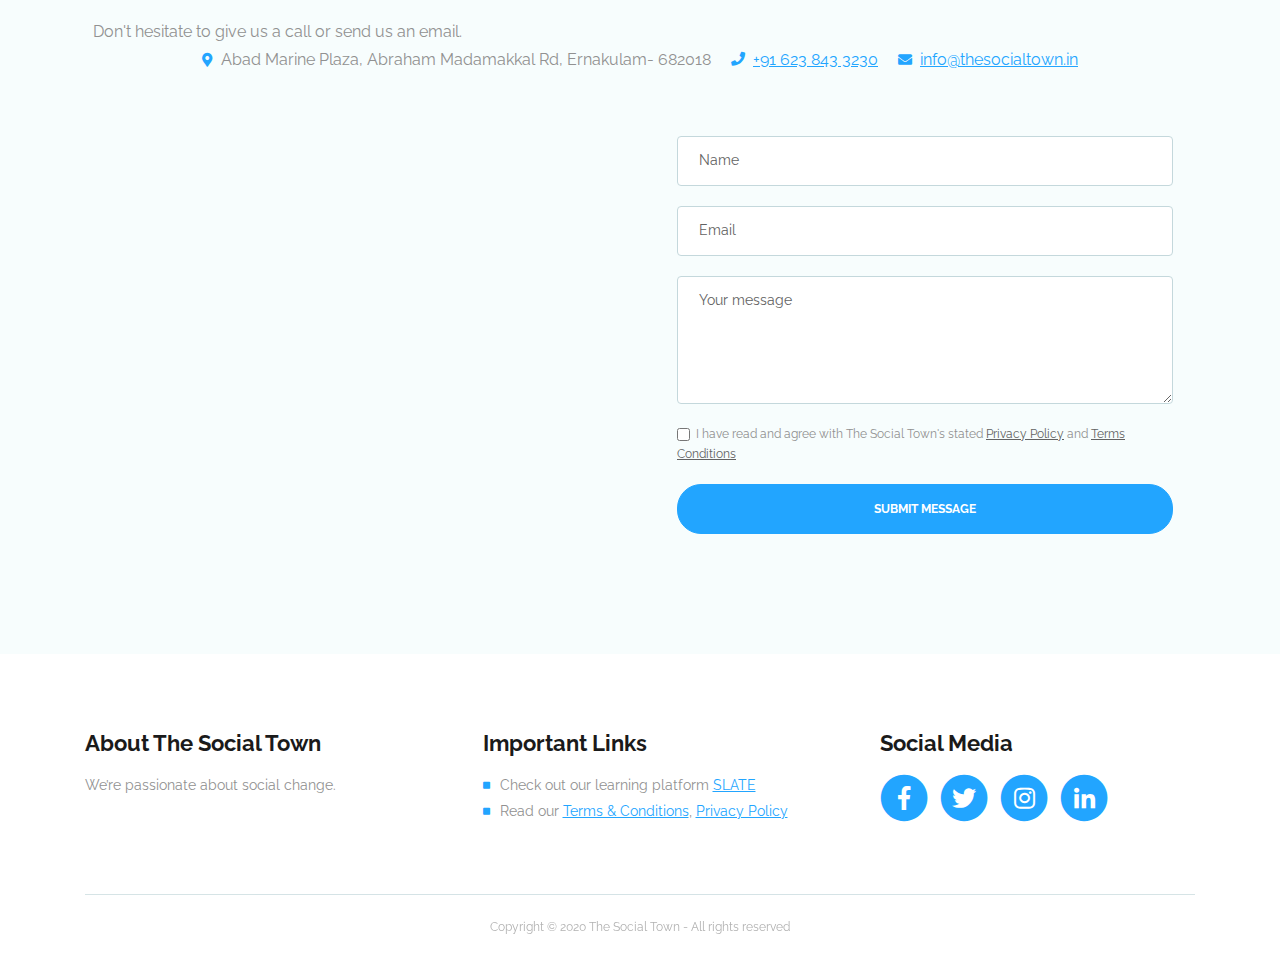
==== commit 2c05c1bd: "Update index.html" ====
--- a/index.html
+++ b/index.html
@@ -702,7 +702,7 @@
                         <div class="image-wrapper">
                             <img class="img-fluid" src="images/neenurathin.png.png" alt="Neenu">
                         </div> <!-- end of image-wrapper -->
-                        <p class="p-large"><strong>Neenu Karippilli</strong></p>
+                        <p class="p-large"><strong>Neenu Rathin (Neethi)</strong></p>
                         <p class="job-title">Founder <br>Operations and Project Management</p>
                         <span class="social-icons">
                             <span class="fa-stack">
@@ -758,15 +758,38 @@
                         <p class="job-title">Communication Consultant</p>
                         <span class="social-icons">
                             <span class="fa-stack">
-                                <a href="#your-link">
+                                <a href="https://www.linkedin.com/in/liza-thomas-510b6b1b6/">
                                    <i class="fas fa-circle fa-stack-2x linkedin"></i>
                                     <i class="fab fa-linkedin-in fa-stack-1x"></i>
                                 </a>
                             </span>
                             <span class="fa-stack">
-                                <a href="#your-link">
+                                <a href="https://twitter.com/lizapthomas">
                                     <i class="fas fa-circle fa-stack-2x twitter"></i>
                                     <i class="fab fa-twitter fa-stack-1x"></i>
+                                </a>
+                            </span>
+                        </span> <!-- end of social-icons -->
+                    </div> <!-- end of team-member -->
+                    <!-- end of team member -->
+			 <!-- Team Member -->
+                    <div class="team-member">
+                        <div class="image-wrapper">
+                            <img class="img-fluid" src="images/Harishanker.png" alt="Hari Shanker">
+                        </div> <!-- end of image wrapper -->
+                        <p class="p-large"><strong>Hari Shanker</strong></p>
+                        <p class="job-title">Pro Bono Editor, SAGA</p>
+                        <span class="social-icons">
+                            <span class="fa-stack">
+                                <a href="https://in.linkedin.com/in/HariShanker">
+                                      <i class="fas fa-circle fa-stack-2x linkedin"></i>
+                                    <i class="fab fa-linkedin-in fa-stack-1x"></i>
+                                </a>
+                            </span>
+                            <span class="fa-stack">
+                                <a href="https://twitter.com/HariShanker">
+                                    <i class="fas fa-circle fa-stack-2x twitter"></i>
+                                    <i class="fab fa-twitter-f fa-stack-1x"></i>
                                 </a>
                             </span>
                         </span> <!-- end of social-icons -->
@@ -779,7 +802,7 @@
                             <img class="img-fluid" src="images/jerinjoshy.png.png" alt="Jerin Joshy">
                         </div> <!-- end of image wrapper -->
                         <p class="p-large"><strong>Jerin Joshy</strong></p>
-                        <p class="job-title">Stakeholder Mapping</p>
+                        <p class="job-title">Stakeholder Mapping and Management</p>
                         <span class="social-icons">
                             <span class="fa-stack">
                                 <a href="https://www.linkedin.com/in/jerinjoshy/">
@@ -803,7 +826,7 @@
                             <img class="img-fluid" src="images/seemacyriac.png.png" alt="seena cyriac">
                         </div> <!-- end of image wrapper -->
                         <p class="p-large"><strong>Seena Cyriac</strong></p>
-                        <p class="job-title">Research intern</p>
+                        <p class="job-title">Research and Analysis</p>
                         <span class="social-icons">
                             <span class="fa-stack">
                                 <a href="https://www.linkedin.com/in/seena-cyriac-ba74841b1/">
--- a/css/styles.css
+++ b/css/styles.css
@@ -3,6 +3,7 @@
    Created: June 2019
    Description: Master CSS file
 */
+
 
 /*****************************************
 Table Of Contents:
@@ -29,6 +30,7 @@
 20. Media Queries
 ******************************************/
 
+
 /*****************************************
 Colors:
 - Backgrounds - turquoise #00bfd8
@@ -42,273 +44,286 @@
 
 
 /******************************/
+
+
 /*     01. General Styles     */
+
+
 /******************************/
+
 body,
 html {
     width: 100%;
-	height: 100%;
-}
-
-body, p {
-	color: #919191; 
-	font: 400 0.875rem/1.375rem "Raleway", sans-serif;
+    height: 100%;
+}
+
+body,
+p {
+    color: #919191;
+    font: 400 0.875rem/1.375rem "Raleway", sans-serif;
 }
 
 .p-large {
-	font: 400 1rem/1.5rem "Raleway", sans-serif;
+    font: 400 1rem/1.5rem "Raleway", sans-serif;
 }
 
 .p-small {
-	font: 400 0.75rem/1.25rem "Raleway", sans-serif;
+    font: 400 0.75rem/1.25rem "Raleway", sans-serif;
 }
 
 .p-heading {
-	margin-bottom: 3.875rem;
+    margin-bottom: 3.875rem;
 }
 
 .li-space-lg li {
-	margin-bottom: 0.25rem;
+    margin-bottom: 0.25rem;
 }
 
 .indent {
-	padding-left: 1.25rem;
+    padding-left: 1.25rem;
 }
 
 h1 {
-	color: #1A1A1A;
-	font: 700 3rem/3.5rem "Raleway", sans-serif;
+    color: #1A1A1A;
+    font: 700 3rem/3.5rem "Raleway", sans-serif;
 }
 
 h2 {
-	color: #1A1A1A;
-	font: 700 2.25rem/2.75rem "Raleway", sans-serif;
+    color: #1A1A1A;
+    font: 700 2.25rem/2.75rem "Raleway", sans-serif;
 }
 
 h3 {
-	color: #1A1A1A;
-	font: 700 1.75rem/2rem "Raleway", sans-serif;
+    color: #1A1A1A;
+    font: 700 1.75rem/2rem "Raleway", sans-serif;
 }
 
 h4 {
-	color: #1A1A1A;
-	font: 700 1.375rem/1.875rem "Raleway", sans-serif;
+    color: #1A1A1A;
+    font: 700 1.375rem/1.875rem "Raleway", sans-serif;
 }
 
 h5 {
-	color: #1A1A1A;
-	font: 700 1.125rem/1.625rem "Raleway", sans-serif;
+    color: #1A1A1A;
+    font: 700 1.125rem/1.625rem "Raleway", sans-serif;
 }
 
 h6 {
-	color: #1A1A1A;
-	font: 700 1rem/1.5rem "Raleway", sans-serif;
+    color: #1A1A1A;
+    font: 700 1rem/1.5rem "Raleway", sans-serif;
 }
 
 a {
-	color: #626262;
-	text-decoration: underline;
+    color: #626262;
+    text-decoration: underline;
 }
 
 a:hover {
-	color: #626262;
-	text-decoration: underline;
+    color: #626262;
+    text-decoration: underline;
 }
 
 a.turquoise {
-	color: #22A5FF;
+    color: #22A5FF;
 }
 
 a.white {
-	color: #fff;
+    color: #fff;
 }
 
 .testimonial-text {
-	font: italic 400 1rem/1.5rem "Raleway", sans-serif;
+    font: italic 400 1rem/1.5rem "Raleway", sans-serif;
 }
 
 .testimonial-author {
-	font: 700 1rem/1.5rem "Raleway", sans-serif;
+    font: 700 1rem/1.5rem "Raleway", sans-serif;
 }
 
 .turquoise {
-	color: #22A5FF;
+    color: #22A5FF;
 }
 
 .btn-solid-reg {
-	display: inline-block;
-	padding: 1.1875rem 2.125rem 1.1875rem 2.125rem;
-	border: 0.125rem solid #22A5FF;
-	border-radius: 2rem;
-	background-color: #22A5FF;
-	color: #fff;
-	font: 700 0.75rem/0 "Raleway", sans-serif;
-	text-decoration: none;
-	transition: all 0.2s;
+    display: inline-block;
+    padding: 1.1875rem 2.125rem 1.1875rem 2.125rem;
+    border: 0.125rem solid #22A5FF;
+    border-radius: 2rem;
+    background-color: #22A5FF;
+    color: #fff;
+    font: 700 0.75rem/0 "Raleway", sans-serif;
+    text-decoration: none;
+    transition: all 0.2s;
 }
 
 .btn-solid-reg:hover {
-	background-color: transparent;
-	color: #22A5FF;
-	text-decoration: none;
+    background-color: transparent;
+    color: #22A5FF;
+    text-decoration: none;
 }
 
 .btn-solid-lg {
-	display: inline-block;
-	padding: 1.375rem 2.625rem 1.375rem 2.625rem;
-	border: 0.125rem solid #22A5FF;
-	border-radius: 2rem;
-	background-color: #22A5FF;
-	color: #fff;
-	font: 700 0.75rem/0 "Raleway", sans-serif;
-	text-decoration: none;
-	transition: all 0.2s;
+    display: inline-block;
+    padding: 1.375rem 2.625rem 1.375rem 2.625rem;
+    border: 0.125rem solid #22A5FF;
+    border-radius: 2rem;
+    background-color: #22A5FF;
+    color: #fff;
+    font: 700 0.75rem/0 "Raleway", sans-serif;
+    text-decoration: none;
+    transition: all 0.2s;
 }
 
 .btn-solid-lg:hover {
-	background-color: transparent;
-	color: #22A5FF;
-	text-decoration: none;
+    background-color: transparent;
+    color: #22A5FF;
+    text-decoration: none;
 }
 
 .btn-outline-reg {
-	display: inline-block;
-	padding: 1.1875rem 2.125rem 1.1875rem 2.125rem;
-	border: 0.125rem solid #22A5FF;
-	border-radius: 2rem;
-	background-color: transparent;
-	color: #22A5FF;
-	font: 700 0.75rem/0 "Raleway", sans-serif;
-	text-decoration: none;
-	transition: all 0.2s;
+    display: inline-block;
+    padding: 1.1875rem 2.125rem 1.1875rem 2.125rem;
+    border: 0.125rem solid #22A5FF;
+    border-radius: 2rem;
+    background-color: transparent;
+    color: #22A5FF;
+    font: 700 0.75rem/0 "Raleway", sans-serif;
+    text-decoration: none;
+    transition: all 0.2s;
 }
 
 .btn-outline-reg:hover {
-	background-color: #22A5FF;
-	color: #fff;
-	text-decoration: none;
+    background-color: #22A5FF;
+    color: #fff;
+    text-decoration: none;
 }
 
 .btn-outline-lg {
-	display: inline-block;
-	padding: 1.375rem 2.625rem 1.375rem 2.625rem;
-	border: 0.125rem solid #22A5FF;
-	border-radius: 2rem;
-	background-color: transparent;
-	color: #22A5FF;
-	font: 700 0.75rem/0 "Raleway", sans-serif;
-	text-decoration: none;
-	transition: all 0.2s;
+    display: inline-block;
+    padding: 1.375rem 2.625rem 1.375rem 2.625rem;
+    border: 0.125rem solid #22A5FF;
+    border-radius: 2rem;
+    background-color: transparent;
+    color: #22A5FF;
+    font: 700 0.75rem/0 "Raleway", sans-serif;
+    text-decoration: none;
+    transition: all 0.2s;
 }
 
 .btn-outline-lg:hover {
-	background-color: #22A5FF;
-	color: #fff;
-	text-decoration: none;
+    background-color: #22A5FF;
+    color: #fff;
+    text-decoration: none;
 }
 
 .btn-outline-sm {
-	display: inline-block;
-	padding: 1rem 1.625rem 0.875rem 1.625rem;
-	border: 0.125rem solid #22A5FF;
-	border-radius: 2rem;
-	background-color: transparent;
-	color: #22A5FF;
-	font: 700 0.625rem/0 "Raleway", sans-serif;
-	text-decoration: none;
-	transition: all 0.2s;
+    display: inline-block;
+    padding: 1rem 1.625rem 0.875rem 1.625rem;
+    border: 0.125rem solid #22A5FF;
+    border-radius: 2rem;
+    background-color: transparent;
+    color: #22A5FF;
+    font: 700 0.625rem/0 "Raleway", sans-serif;
+    text-decoration: none;
+    transition: all 0.2s;
 }
 
 .btn-outline-sm:hover {
-	background-color: #22A5FF;
-	color: #fff;
-	text-decoration: none;
+    background-color: #22A5FF;
+    color: #fff;
+    text-decoration: none;
 }
 
 .form-group {
-	position: relative;
-	margin-bottom: 1.25rem;
+    position: relative;
+    margin-bottom: 1.25rem;
 }
 
 .form-group.has-error.has-danger {
-	margin-bottom: 0.625rem;
+    margin-bottom: 0.625rem;
 }
 
 .form-group.has-error.has-danger .help-block.with-errors ul {
-	margin-top: 0.375rem;
+    margin-top: 0.375rem;
 }
 
 .label-control {
-	position: absolute;
-	top: 0.87rem;
-	left: 1.375rem;
-	color: #626262;
-	opacity: 1;
-	font: 400 0.875rem/1.375rem "Raleway", sans-serif;
-	cursor: text;
-	transition: all 0.2s ease;
-}
+    position: absolute;
+    top: 0.87rem;
+    left: 1.375rem;
+    color: #626262;
+    opacity: 1;
+    font: 400 0.875rem/1.375rem "Raleway", sans-serif;
+    cursor: text;
+    transition: all 0.2s ease;
+}
+
 
 /* IE10+ hack to solve lower label text position compared to the rest of the browsers */
-@media screen and (-ms-high-contrast: active), screen and (-ms-high-contrast: none) {  
-	.label-control {
-		top: 0.9375rem;
-	}
-}
-
-.form-control-input:focus + .label-control,
-.form-control-input.notEmpty + .label-control,
-.form-control-textarea:focus + .label-control,
-.form-control-textarea.notEmpty + .label-control {
-	top: 0.125rem;
-	opacity: 1;
-	font-size: 0.75rem;
-	font-weight: 700;
+
+@media screen and (-ms-high-contrast: active),
+screen and (-ms-high-contrast: none) {
+    .label-control {
+        top: 0.9375rem;
+    }
+}
+
+.form-control-input:focus+.label-control,
+.form-control-input.notEmpty+.label-control,
+.form-control-textarea:focus+.label-control,
+.form-control-textarea.notEmpty+.label-control {
+    top: 0.125rem;
+    opacity: 1;
+    font-size: 0.75rem;
+    font-weight: 700;
 }
 
 .form-control-input,
 .form-control-select {
-	display: block; /* needed for proper display of the label in Firefox, IE, Edge */
-	width: 100%;
-	padding-top: 1.0625rem;
-	padding-bottom: 0.0625rem;
-	padding-left: 1.3125rem;
-	border: 1px solid #c4d8dc;
-	border-radius: 0.25rem;
-	background-color: #fff;
-	color: #626262;
-	font: 400 0.875rem/1.875rem "Raleway", sans-serif;
-	transition: all 0.2s;
-	-webkit-appearance: none; /* removes inner shadow on form inputs on ios safari */
+    display: block;
+    /* needed for proper display of the label in Firefox, IE, Edge */
+    width: 100%;
+    padding-top: 1.0625rem;
+    padding-bottom: 0.0625rem;
+    padding-left: 1.3125rem;
+    border: 1px solid #c4d8dc;
+    border-radius: 0.25rem;
+    background-color: #fff;
+    color: #626262;
+    font: 400 0.875rem/1.875rem "Raleway", sans-serif;
+    transition: all 0.2s;
+    -webkit-appearance: none;
+    /* removes inner shadow on form inputs on ios safari */
 }
 
 .form-control-select {
-	padding-top: 0.5rem;
-	padding-bottom: 0.5rem;
-	height: 3rem;
-}
+    padding-top: 0.5rem;
+    padding-bottom: 0.5rem;
+    height: 3rem;
+}
+
 
 /* IE10+ hack to solve lower label text position compared to the rest of the browsers */
-@media screen and (-ms-high-contrast: active), screen and (-ms-high-contrast: none) {  
-	.form-control-input {
-		padding-top: 1.25rem;
-		padding-bottom: 0.75rem;
-		line-height: 1.75rem;
-	}
-
-	.form-control-select {
-		padding-top: 0.875rem;
-		padding-bottom: 0.75rem;
-		height: 3.125rem;
-		line-height: 2.125rem;
-	}
+
+@media screen and (-ms-high-contrast: active),
+screen and (-ms-high-contrast: none) {
+    .form-control-input {
+        padding-top: 1.25rem;
+        padding-bottom: 0.75rem;
+        line-height: 1.75rem;
+    }
+    .form-control-select {
+        padding-top: 0.875rem;
+        padding-bottom: 0.75rem;
+        height: 3.125rem;
+        line-height: 2.125rem;
+    }
 }
 
 select {
     /* you should keep these first rules in place to maintain cross-browser behavior */
     -webkit-appearance: none;
-	-moz-appearance: none;
-	-ms-appearance: none;
+    -moz-appearance: none;
+    -ms-appearance: none;
     -o-appearance: none;
     appearance: none;
     background-image: url('../images/down-arrow.png');
@@ -318,789 +333,910 @@
 }
 
 select::-ms-expand {
-    display: none; /* removes the ugly default down arrow on select form field in IE11 */
+    display: none;
+    /* removes the ugly default down arrow on select form field in IE11 */
 }
 
 .form-control-textarea {
-	display: block; /* used to eliminate a bottom gap difference between Chrome and IE/FF */
-	width: 100%;
-	height: 8rem; /* used instead of html rows to normalize height between Chrome and IE/FF */
-	padding-top: 1.25rem;
-	padding-left: 1.3125rem;
-	border: 1px solid #c4d8dc;
-	border-radius: 0.25rem;
-	background-color: #fff;
-	color: #626262;
-	font: 400 0.875rem/1.75rem "Raleway", sans-serif;
-	transition: all 0.2s;
+    display: block;
+    /* used to eliminate a bottom gap difference between Chrome and IE/FF */
+    width: 100%;
+    height: 8rem;
+    /* used instead of html rows to normalize height between Chrome and IE/FF */
+    padding-top: 1.25rem;
+    padding-left: 1.3125rem;
+    border: 1px solid #c4d8dc;
+    border-radius: 0.25rem;
+    background-color: #fff;
+    color: #626262;
+    font: 400 0.875rem/1.75rem "Raleway", sans-serif;
+    transition: all 0.2s;
 }
 
 .form-control-input:focus,
 .form-control-select:focus,
 .form-control-textarea:focus {
-	border: 1px solid #a1a1a1;
-	outline: none; /* Removes blue border on focus */
+    border: 1px solid #a1a1a1;
+    outline: none;
+    /* Removes blue border on focus */
 }
 
 .form-control-input:hover,
 .form-control-select:hover,
 .form-control-textarea:hover {
-	border: 1px solid #a1a1a1;
+    border: 1px solid #a1a1a1;
 }
 
 .checkbox {
-	font: 400 0.75rem/1.25rem "Raleway", sans-serif;
+    font: 400 0.75rem/1.25rem "Raleway", sans-serif;
 }
 
 input[type='checkbox'] {
-	vertical-align: -15%;
-	margin-right: 0.375rem;
-}
+    vertical-align: -15%;
+    margin-right: 0.375rem;
+}
+
 
 /* IE10+ hack to raise checkbox field position compared to the rest of the browsers */
-@media screen and (-ms-high-contrast: active), screen and (-ms-high-contrast: none) {  
-	input[type='checkbox'] {
-		vertical-align: -9%;
-	}
+
+@media screen and (-ms-high-contrast: active),
+screen and (-ms-high-contrast: none) {
+    input[type='checkbox'] {
+        vertical-align: -9%;
+    }
 }
 
 .form-control-submit-button {
-	display: inline-block;
-	width: 100%;
-	height: 3.125rem;
-	border: 1px solid #22A5FF;
-	border-radius: 1.5rem;
-	background-color: #22A5FF;
-	color: #fff;
-	font: 700 0.75rem/1.75rem "Raleway", sans-serif;
-	cursor: pointer;
-	transition: all 0.2s;
+    display: inline-block;
+    width: 100%;
+    height: 3.125rem;
+    border: 1px solid #22A5FF;
+    border-radius: 1.5rem;
+    background-color: #22A5FF;
+    color: #fff;
+    font: 700 0.75rem/1.75rem "Raleway", sans-serif;
+    cursor: pointer;
+    transition: all 0.2s;
 }
 
 .form-control-submit-button:hover {
-	background-color: transparent;
-	color: #22A5FF;
-}
+    background-color: transparent;
+    color: #22A5FF;
+}
+
 
 /* Form Success And Error Message Formatting */
+
 #rmsgSubmit.h3.text-center.tada.animated,
 #cmsgSubmit.h3.text-center.tada.animated,
 #pmsgSubmit.h3.text-center.tada.animated,
 #rmsgSubmit.h3.text-center,
 #cmsgSubmit.h3.text-center,
 #pmsgSubmit.h3.text-center {
-	display: block;
-	margin-bottom: 0;
-	color: #626262;
-	font: 400 1.125rem/1rem "Raleway", sans-serif;
+    display: block;
+    margin-bottom: 0;
+    color: #626262;
+    font: 400 1.125rem/1rem "Raleway", sans-serif;
 }
 
 .help-block.with-errors .list-unstyled {
-	color: #626262;
-	font-size: 0.75rem;
-	line-height: 1.125rem;
-	text-align: left;
+    color: #626262;
+    font-size: 0.75rem;
+    line-height: 1.125rem;
+    text-align: left;
 }
 
 .help-block.with-errors ul {
-	margin-bottom: 0;
-}
+    margin-bottom: 0;
+}
+
+
 /* end of form success and error message formatting */
 
+
 /* Form Success And Error Message Animation - Animate.css */
+
 @-webkit-keyframes tada {
-	from {
-		-webkit-transform: scale3d(1, 1, 1);
-		-ms-transform: scale3d(1, 1, 1);
-		transform: scale3d(1, 1, 1);
-	}
-	10%, 20% {
-		-webkit-transform: scale3d(.9, .9, .9) rotate3d(0, 0, 1, -3deg);
-		-ms-transform: scale3d(.9, .9, .9) rotate3d(0, 0, 1, -3deg);
-		transform: scale3d(.9, .9, .9) rotate3d(0, 0, 1, -3deg);
-	}
-	30%, 50%, 70%, 90% {
-		-webkit-transform: scale3d(1.1, 1.1, 1.1) rotate3d(0, 0, 1, 3deg);
-		-ms-transform: scale3d(1.1, 1.1, 1.1) rotate3d(0, 0, 1, 3deg);
-		transform: scale3d(1.1, 1.1, 1.1) rotate3d(0, 0, 1, 3deg);
-	}
-	40%, 60%, 80% {
-		-webkit-transform: scale3d(1.1, 1.1, 1.1) rotate3d(0, 0, 1, -3deg);
-		-ms-transform: scale3d(1.1, 1.1, 1.1) rotate3d(0, 0, 1, -3deg);
-		transform: scale3d(1.1, 1.1, 1.1) rotate3d(0, 0, 1, -3deg);
-	}
-	to {
-		-webkit-transform: scale3d(1, 1, 1);
-		-ms-transform: scale3d(1, 1, 1);
-		transform: scale3d(1, 1, 1);
-	}
+    from {
+        -webkit-transform: scale3d(1, 1, 1);
+        -ms-transform: scale3d(1, 1, 1);
+        transform: scale3d(1, 1, 1);
+    }
+    10%,
+    20% {
+        -webkit-transform: scale3d(.9, .9, .9) rotate3d(0, 0, 1, -3deg);
+        -ms-transform: scale3d(.9, .9, .9) rotate3d(0, 0, 1, -3deg);
+        transform: scale3d(.9, .9, .9) rotate3d(0, 0, 1, -3deg);
+    }
+    30%,
+    50%,
+    70%,
+    90% {
+        -webkit-transform: scale3d(1.1, 1.1, 1.1) rotate3d(0, 0, 1, 3deg);
+        -ms-transform: scale3d(1.1, 1.1, 1.1) rotate3d(0, 0, 1, 3deg);
+        transform: scale3d(1.1, 1.1, 1.1) rotate3d(0, 0, 1, 3deg);
+    }
+    40%,
+    60%,
+    80% {
+        -webkit-transform: scale3d(1.1, 1.1, 1.1) rotate3d(0, 0, 1, -3deg);
+        -ms-transform: scale3d(1.1, 1.1, 1.1) rotate3d(0, 0, 1, -3deg);
+        transform: scale3d(1.1, 1.1, 1.1) rotate3d(0, 0, 1, -3deg);
+    }
+    to {
+        -webkit-transform: scale3d(1, 1, 1);
+        -ms-transform: scale3d(1, 1, 1);
+        transform: scale3d(1, 1, 1);
+    }
 }
 
 @keyframes tada {
-	from {
-		-webkit-transform: scale3d(1, 1, 1);
-		-ms-transform: scale3d(1, 1, 1);
-		transform: scale3d(1, 1, 1);
-	}
-	10%, 20% {
-		-webkit-transform: scale3d(.9, .9, .9) rotate3d(0, 0, 1, -3deg);
-		-ms-transform: scale3d(.9, .9, .9) rotate3d(0, 0, 1, -3deg);
-		transform: scale3d(.9, .9, .9) rotate3d(0, 0, 1, -3deg);
-	}
-	30%, 50%, 70%, 90% {
-		-webkit-transform: scale3d(1.1, 1.1, 1.1) rotate3d(0, 0, 1, 3deg);
-		-ms-transform: scale3d(1.1, 1.1, 1.1) rotate3d(0, 0, 1, 3deg);
-		transform: scale3d(1.1, 1.1, 1.1) rotate3d(0, 0, 1, 3deg);
-	}
-	40%, 60%, 80% {
-		-webkit-transform: scale3d(1.1, 1.1, 1.1) rotate3d(0, 0, 1, -3deg);
-		-ms-transform: scale3d(1.1, 1.1, 1.1) rotate3d(0, 0, 1, -3deg);
-		transform: scale3d(1.1, 1.1, 1.1) rotate3d(0, 0, 1, -3deg);
-	}
-	to {
-		-webkit-transform: scale3d(1, 1, 1);
-		-ms-transform: scale3d(1, 1, 1);
-		transform: scale3d(1, 1, 1);
-	}
+    from {
+        -webkit-transform: scale3d(1, 1, 1);
+        -ms-transform: scale3d(1, 1, 1);
+        transform: scale3d(1, 1, 1);
+    }
+    10%,
+    20% {
+        -webkit-transform: scale3d(.9, .9, .9) rotate3d(0, 0, 1, -3deg);
+        -ms-transform: scale3d(.9, .9, .9) rotate3d(0, 0, 1, -3deg);
+        transform: scale3d(.9, .9, .9) rotate3d(0, 0, 1, -3deg);
+    }
+    30%,
+    50%,
+    70%,
+    90% {
+        -webkit-transform: scale3d(1.1, 1.1, 1.1) rotate3d(0, 0, 1, 3deg);
+        -ms-transform: scale3d(1.1, 1.1, 1.1) rotate3d(0, 0, 1, 3deg);
+        transform: scale3d(1.1, 1.1, 1.1) rotate3d(0, 0, 1, 3deg);
+    }
+    40%,
+    60%,
+    80% {
+        -webkit-transform: scale3d(1.1, 1.1, 1.1) rotate3d(0, 0, 1, -3deg);
+        -ms-transform: scale3d(1.1, 1.1, 1.1) rotate3d(0, 0, 1, -3deg);
+        transform: scale3d(1.1, 1.1, 1.1) rotate3d(0, 0, 1, -3deg);
+    }
+    to {
+        -webkit-transform: scale3d(1, 1, 1);
+        -ms-transform: scale3d(1, 1, 1);
+        transform: scale3d(1, 1, 1);
+    }
 }
 
 .tada {
-	-webkit-animation-name: tada;
-	animation-name: tada;
+    -webkit-animation-name: tada;
+    animation-name: tada;
 }
 
 .animated {
-	-webkit-animation-duration: 1s;
-	animation-duration: 1s;
-	-webkit-animation-fill-mode: both;
-	animation-fill-mode: both;
-}
+    -webkit-animation-duration: 1s;
+    animation-duration: 1s;
+    -webkit-animation-fill-mode: both;
+    animation-fill-mode: both;
+}
+
+
 /* end of form success and error message animation - Animate.css */
 
+
 /* Fade-move Animation For Lightbox - Magnific Popup */
+
+
 /* at start */
+
 .my-mfp-slide-bottom .zoom-anim-dialog {
-	opacity: 0;
-	transition: all 0.2s ease-out;
-	-webkit-transform: translateY(-1.25rem) perspective(37.5rem) rotateX(10deg);
-	-ms-transform: translateY(-1.25rem) perspective(37.5rem) rotateX(10deg);
-	transform: translateY(-1.25rem) perspective(37.5rem) rotateX(10deg);
-}
+    opacity: 0;
+    transition: all 0.2s ease-out;
+    -webkit-transform: translateY(-1.25rem) perspective(37.5rem) rotateX(10deg);
+    -ms-transform: translateY(-1.25rem) perspective(37.5rem) rotateX(10deg);
+    transform: translateY(-1.25rem) perspective(37.5rem) rotateX(10deg);
+}
+
 
 /* animate in */
+
 .my-mfp-slide-bottom.mfp-ready .zoom-anim-dialog {
-	opacity: 1;
-	-webkit-transform: translateY(0) perspective(37.5rem) rotateX(0); 
-	-ms-transform: translateY(0) perspective(37.5rem) rotateX(0); 
-	transform: translateY(0) perspective(37.5rem) rotateX(0); 
-}
+    opacity: 1;
+    -webkit-transform: translateY(0) perspective(37.5rem) rotateX(0);
+    -ms-transform: translateY(0) perspective(37.5rem) rotateX(0);
+    transform: translateY(0) perspective(37.5rem) rotateX(0);
+}
+
 
 /* animate out */
+
 .my-mfp-slide-bottom.mfp-removing .zoom-anim-dialog {
-	opacity: 0;
-	-webkit-transform: translateY(-0.625rem) perspective(37.5rem) rotateX(10deg); 
-	-ms-transform: translateY(-0.625rem) perspective(37.5rem) rotateX(10deg); 
-	transform: translateY(-0.625rem) perspective(37.5rem) rotateX(10deg); 
-}
+    opacity: 0;
+    -webkit-transform: translateY(-0.625rem) perspective(37.5rem) rotateX(10deg);
+    -ms-transform: translateY(-0.625rem) perspective(37.5rem) rotateX(10deg);
+    transform: translateY(-0.625rem) perspective(37.5rem) rotateX(10deg);
+}
+
 
 /* dark overlay, start state */
+
 .my-mfp-slide-bottom.mfp-bg {
-	opacity: 0;
-	transition: opacity 0.2s ease-out;
-}
+    opacity: 0;
+    transition: opacity 0.2s ease-out;
+}
+
 
 /* animate in */
+
 .my-mfp-slide-bottom.mfp-ready.mfp-bg {
-	opacity: 0.8;
-}
+    opacity: 0.8;
+}
+
+
 /* animate out */
+
 .my-mfp-slide-bottom.mfp-removing.mfp-bg {
-	opacity: 0;
-}
+    opacity: 0;
+}
+
+
 /* end of fade-move animation for lightbox - magnific popup */
 
+
 /* Fade Animation For Image Slider - Magnific Popup */
+
 @-webkit-keyframes fadeIn {
-	from {
-		opacity: 0;
-	}
-	to {
-		opacity: 1;
-	}
+    from {
+        opacity: 0;
+    }
+    to {
+        opacity: 1;
+    }
 }
 
 @keyframes fadeIn {
-	from {
-		opacity: 0;
-	}
-	to {
-		opacity: 1;
-	}
+    from {
+        opacity: 0;
+    }
+    to {
+        opacity: 1;
+    }
 }
 
 .fadeIn {
-	-webkit-animation: fadeIn 0.6s;
-	animation: fadeIn 0.6s;
+    -webkit-animation: fadeIn 0.6s;
+    animation: fadeIn 0.6s;
 }
 
 @-webkit-keyframes fadeOut {
-	from {
-		opacity: 1;
-	}
-	to {
-		opacity: 0;
-	}
+    from {
+        opacity: 1;
+    }
+    to {
+        opacity: 0;
+    }
 }
 
 @keyframes fadeOut {
-	from {
-		opacity: 1;
-	}
-	to {
-		opacity: 0;
-	}
+    from {
+        opacity: 1;
+    }
+    to {
+        opacity: 0;
+    }
 }
 
 .fadeOut {
-	-webkit-animation: fadeOut 0.8s;
-	animation: fadeOut 0.8s;
-}
+    -webkit-animation: fadeOut 0.8s;
+    animation: fadeOut 0.8s;
+}
+
+
 /* end of fade animation for image slider - magnific popup */
 
 
 /*************************/
+
+
 /*     02. Preloader     */
+
+
 /*************************/
+
 .spinner-wrapper {
-	position: fixed;
-	z-index: 999999;
-	top: 0;
-	right: 0;
-	bottom: 0;
-	left: 0;
-	background: #fff;
+    position: fixed;
+    z-index: 999999;
+    top: 0;
+    right: 0;
+    bottom: 0;
+    left: 0;
+    background: #fff;
 }
 
 .spinner {
-	position: absolute;
-	top: 50%; /* centers the loading animation vertically one the screen */
-	left: 50%; /* centers the loading animation horizontally one the screen */
-	width: 3.75rem;
-	height: 1.25rem;
-	margin: -0.625rem 0 0 -1.875rem; /* is width and height divided by two */ 
-	text-align: center;
-}
-
-.spinner > div {
-	display: inline-block;
-	width: 1rem;
-	height: 1rem;
-	border-radius: 100%;
-	background-color: #22A5FF;
-	-webkit-animation: sk-bouncedelay 1.4s infinite ease-in-out both;
-	animation: sk-bouncedelay 1.4s infinite ease-in-out both;
+    position: absolute;
+    top: 50%;
+    /* centers the loading animation vertically one the screen */
+    left: 50%;
+    /* centers the loading animation horizontally one the screen */
+    width: 3.75rem;
+    height: 1.25rem;
+    margin: -0.625rem 0 0 -1.875rem;
+    /* is width and height divided by two */
+    text-align: center;
+}
+
+.spinner>div {
+    display: inline-block;
+    width: 1rem;
+    height: 1rem;
+    border-radius: 100%;
+    background-color: #22A5FF;
+    -webkit-animation: sk-bouncedelay 1.4s infinite ease-in-out both;
+    animation: sk-bouncedelay 1.4s infinite ease-in-out both;
 }
 
 .spinner .bounce1 {
-	-webkit-animation-delay: -0.32s;
-	animation-delay: -0.32s;
+    -webkit-animation-delay: -0.32s;
+    animation-delay: -0.32s;
 }
 
 .spinner .bounce2 {
-	-webkit-animation-delay: -0.16s;
-	animation-delay: -0.16s;
+    -webkit-animation-delay: -0.16s;
+    animation-delay: -0.16s;
 }
 
 @-webkit-keyframes sk-bouncedelay {
-	0%, 80%, 100% { -webkit-transform: scale(0); }
-	40% { -webkit-transform: scale(1.0); }
+    0%,
+    80%,
+    100% {
+        -webkit-transform: scale(0);
+    }
+    40% {
+        -webkit-transform: scale(1.0);
+    }
 }
 
 @keyframes sk-bouncedelay {
-	0%, 80%, 100% { 
-		-webkit-transform: scale(0);
-		-ms-transform: scale(0);
-		transform: scale(0);
-	} 40% { 
-		-webkit-transform: scale(1.0);
-		-ms-transform: scale(1.0);
-		transform: scale(1.0);
-	}
+    0%,
+    80%,
+    100% {
+        -webkit-transform: scale(0);
+        -ms-transform: scale(0);
+        transform: scale(0);
+    }
+    40% {
+        -webkit-transform: scale(1.0);
+        -ms-transform: scale(1.0);
+        transform: scale(1.0);
+    }
 }
 
 
 /**************************/
+
+
 /*     03. Navigation     */
+
+
 /**************************/
+
 .navbar-custom {
-	background-color: #fff;
-	box-shadow: 0 0.0625rem 0.375rem 0 rgba(0, 0, 0, 0.1);
-	font: 600 1rem/1rem "Raleway", sans-serif;
-	transition: all 0.2s;
+    background-color: #fff;
+    box-shadow: 0 0.0625rem 0.375rem 0 rgba(0, 0, 0, 0.1);
+    font: 600 1rem/1rem "Raleway", sans-serif;
+    transition: all 0.2s;
 }
 
 .navbar-custom .navbar-brand.logo-image img {
     width: auto;
-	height: 50px;
+    height: 50px;
 }
 
 .navbar-custom .navbar-brand.logo-text {
-	font: 600 2rem/1.5rem "Raleway", sans-serif;
-	color: #1a1a1a;
-	text-decoration: none;
+    font: 600 2rem/1.5rem "Raleway", sans-serif;
+    color: #1a1a1a;
+    text-decoration: none;
 }
 
 .navbar-custom .navbar-nav {
-	margin-top: 0.75rem;
-	margin-bottom: 0.5rem;
+    margin-top: 0.75rem;
+    margin-bottom: 0.5rem;
 }
 
 .navbar-custom .nav-item .nav-link {
-	padding:0.75rem;
-	color: #1a1a1a;
-	text-decoration: none;
-	transition: all 0.2s ease;
+    padding: 0.75rem;
+    color: #1a1a1a;
+    text-decoration: none;
+    transition: all 0.2s ease;
 }
 
 .navbar-custom .nav-item .nav-link:hover,
 .navbar-custom .nav-item .nav-link.active {
-	color: #22A5FF;
-}
+    color: #22A5FF;
+}
+
 
 /* Dropdown Menu */
-.navbar-custom .dropdown:hover > .dropdown-menu {
-	display: block; /* this makes the dropdown menu stay open while hovering it */
-	min-width: auto;
-	animation: fadeDropdown 0.2s; /* required for the fade animation */
+
+.navbar-custom .dropdown:hover>.dropdown-menu {
+    display: block;
+    /* this makes the dropdown menu stay open while hovering it */
+    min-width: auto;
+    animation: fadeDropdown 0.2s;
+    /* required for the fade animation */
 }
 
 @keyframes fadeDropdown {
     0% {
         opacity: 0;
     }
-
     100% {
         opacity: 1;
     }
 }
 
-.navbar-custom .dropdown-toggle:focus { /* removes dropdown outline on focus */
-	outline: 0;
+.navbar-custom .dropdown-toggle:focus {
+    /* removes dropdown outline on focus */
+    outline: 0;
 }
 
 .navbar-custom .dropdown-menu {
-	margin-top: 0;
-	border: none;
-	border-radius: 0.25rem;
-	background-color: #fff;
+    margin-top: 0;
+    border: none;
+    border-radius: 0.25rem;
+    background-color: #fff;
 }
 
 .navbar-custom .dropdown-item {
-	color: #919191;
-	text-decoration: none;
+    color: #919191;
+    text-decoration: none;
 }
 
 .navbar-custom .dropdown-item:hover {
-	background-color: #fff;
+    background-color: #fff;
 }
 
 .navbar-custom .dropdown-item .item-text {
-	font: 600 0.875rem/0.875rem "Raleway", sans-serif;
+    font: 600 0.875rem/0.875rem "Raleway", sans-serif;
 }
 
 .navbar-custom .dropdown-item:hover .item-text {
-	color: #22A5FF;
+    color: #22A5FF;
 }
 
 .navbar-custom .dropdown-items-divide-hr {
-	width: 100%;
-	height: 1px;
-	margin: 0.75rem auto 0.725rem auto;
-	border: none;
-	background-color: #c4d8dc;
-	opacity: 0.2;
-}
+    width: 100%;
+    height: 1px;
+    margin: 0.75rem auto 0.725rem auto;
+    border: none;
+    background-color: #c4d8dc;
+    opacity: 0.2;
+}
+
+
 /* end of dropdown menu */
 
 .navbar-custom .social-icons {
-	display: none;
+    display: none;
 }
 
 .navbar-custom .navbar-toggler {
-	border: none;
-	color: #1a1a1a;
-	font-size: 2rem;
-}
-
-.navbar-custom button[aria-expanded='false'] .navbar-toggler-awesome.fas.fa-times{
-	display: none;
-}
-
-.navbar-custom button[aria-expanded='false'] .navbar-toggler-awesome.fas.fa-bars{
-	display: inline-block;
-}
-
-.navbar-custom button[aria-expanded='true'] .navbar-toggler-awesome.fas.fa-bars{
-	display: none;
-}
-
-.navbar-custom button[aria-expanded='true'] .navbar-toggler-awesome.fas.fa-times{
-	display: inline-block;
-	margin-right: 0.125rem;
+    border: none;
+    color: #1a1a1a;
+    font-size: 2rem;
+}
+
+.navbar-custom button[aria-expanded='false'] .navbar-toggler-awesome.fas.fa-times {
+    display: none;
+}
+
+.navbar-custom button[aria-expanded='false'] .navbar-toggler-awesome.fas.fa-bars {
+    display: inline-block;
+}
+
+.navbar-custom button[aria-expanded='true'] .navbar-toggler-awesome.fas.fa-bars {
+    display: none;
+}
+
+.navbar-custom button[aria-expanded='true'] .navbar-toggler-awesome.fas.fa-times {
+    display: inline-block;
+    margin-right: 0.125rem;
 }
 
 
 /*********************/
+
+
 /*    04. Header     */
+
+
 /*********************/
+
 .header {
-	background-color: #fff;
+    background-color: #fff;
 }
 
 .header .header-content {
-	padding-top: 8rem;
-	padding-bottom: 4rem;
-	text-align: center;
+    padding-top: 8rem;
+    padding-bottom: 4rem;
+    text-align: center;
 }
 
 .header .text-container {
-	margin-bottom: 4rem;
+    margin-bottom: 4rem;
 }
 
 .header h1 {
-	margin-bottom: 1.125rem;
-	font-size: 2.5rem;
-	line-height: 3.125rem;
+    margin-bottom: 1.125rem;
+    font-size: 2.5rem;
+    line-height: 3.125rem;
 }
 
 .header .p-large {
-	margin-bottom: 1.875rem;
+    margin-bottom: 1.875rem;
 }
 
 
 /*************************/
+
+
 /*     05. Customers     */
+
+
 /*************************/
+
 .slider-1 {
-	padding-top: 2.25rem;
-	padding-bottom: 2.125rem;
-	text-align: center;
+    padding-top: 2.25rem;
+    padding-bottom: 2.125rem;
+    text-align: center;
 }
 
 .slider-1 h5 {
-	margin-bottom: 1rem;
+    margin-bottom: 1rem;
 }
 
 .slider-1 .slider-container {
-	padding-top: 2.75rem;
-	padding-bottom: 2.75rem;
-	border-radius: 0.5rem;
-	background-color: #f7fcfd;
+    padding-top: 2.75rem;
+    padding-bottom: 2.75rem;
+    border-radius: 0.5rem;
+    background-color: #f7fcfd;
 }
 
 
 /************************/
+
+
 /*     06. Services     */
+
+
 /************************/
+
 .cards-1 {
     padding-top: 5rem;
     padding-bottom: 1.625rem;
-	text-align: center;
+    text-align: center;
 }
 
 .cards-1 h2 {
-	margin-bottom: 1rem;
+    margin-bottom: 1rem;
 }
 
 .cards-1 .card {
-	max-width: 21rem;
-	margin-right: auto;
-	margin-bottom: 0rem;
-	margin-left: auto;
-	padding: 3.25rem 2rem 2rem 2rem;
-	border: 1px solid #c4d8dc;
-	border-radius: 0.5rem;
-	background: transparent;
+    max-width: 21rem;
+    margin-right: auto;
+    margin-bottom: 0rem;
+    margin-left: auto;
+    padding: 3.25rem 2rem 2rem 2rem;
+    border: 1px solid #c4d8dc;
+    border-radius: 0.5rem;
+    background: transparent;
 }
 
 .cards-1 .card-image {
-	width: 6rem;
-	height: 6rem;
-	margin-right: auto;
-	margin-bottom: 2rem;
-	margin-left: auto;
+    width: 6rem;
+    height: 6rem;
+    margin-right: auto;
+    margin-bottom: 2rem;
+    margin-left: auto;
 }
 
 .cards-1 .card-title {
-	margin-bottom: 0.875rem;
+    margin-bottom: 0.875rem;
 }
 
 .cards-1 .card-body {
-	padding: 0;
+    padding: 0;
 }
 
 
 /*************************/
+
+
 /*     07. Details 1     */
+
+
 /*************************/
+
 .basic-1 {
-	padding-top: 1.625rem;
+    padding-top: 1.625rem;
     padding-bottom: 3.75rem;
 }
 
 .basic-1 .text-container {
-	margin-bottom: 5rem;
+    margin-bottom: 5rem;
 }
 
 .basic-1 h2 {
-	margin-bottom: 1.375rem;
+    margin-bottom: 1.375rem;
 }
 
 .basic-1 .btn-solid-reg {
-	margin-top: 0.625rem;
+    margin-top: 0.625rem;
 }
 
 
 /*************************/
+
+
 /*     08. Details 2     */
+
+
 /*************************/
+
 .basic-2 {
-	padding-top: 3.75rem;
+    padding-top: 3.75rem;
     padding-bottom: 4rem;
 }
 
 .basic-2 .image-container {
-	margin-bottom: 4rem;
+    margin-bottom: 4rem;
 }
 
 .basic-2 h2 {
-	margin-bottom: 1.375rem;
+    margin-bottom: 1.375rem;
 }
 
 .basic-2 .list-unstyled .fas {
-	color: #22A5FF;
-	line-height: 1.375rem;
+    color: #22A5FF;
+    line-height: 1.375rem;
 }
 
 .basic-2 .list-unstyled .media-body {
-	margin-left: 0.625rem;
+    margin-left: 0.625rem;
 }
 
 .basic-2 .btn-solid-reg {
-	margin-top: 0.625rem;
+    margin-top: 0.625rem;
 }
 
 
 /**********************************/
+
+
 /*     09. Details Lightboxes     */
+
+
 /**********************************/
+
 .lightbox-basic {
-	margin: 2.5rem auto;
-	padding: 2rem 1.5rem 2rem 1.5rem;
-	border-radius: 0.25rem;
-	background: #fff;
-	text-align: left;
+    margin: 2.5rem auto;
+    padding: 2rem 1.5rem 2rem 1.5rem;
+    border-radius: 0.25rem;
+    background: #fff;
+    text-align: left;
 }
 
 .lightbox-basic .container {
-	padding-right: 0;
-	padding-left: 0;
+    padding-right: 0;
+    padding-left: 0;
 }
 
 .lightbox-basic .image-container {
-	max-width: 33.75rem;
-	margin-right: auto;
-	margin-bottom: 3rem;
-	margin-left: auto;
+    max-width: 33.75rem;
+    margin-right: auto;
+    margin-bottom: 3rem;
+    margin-left: auto;
 }
 
 .lightbox-basic h3 {
-	margin-bottom: 0.5rem;
+    margin-bottom: 0.5rem;
 }
 
 .lightbox-basic hr {
-	width: 2.5rem;
-	height: 0.125rem;
-	margin-top: 0;
-	margin-bottom: 1.25rem;
-	margin-left: 0;
-	border: 0;
-	background-color: #22A5FF;
-	text-align: left;
+    width: 2.5rem;
+    height: 0.125rem;
+    margin-top: 0;
+    margin-bottom: 1.25rem;
+    margin-left: 0;
+    border: 0;
+    background-color: #22A5FF;
+    text-align: left;
 }
 
 .lightbox-basic h4 {
-	margin-bottom: 1rem;
+    margin-bottom: 1rem;
 }
 
 .lightbox-basic .list-unstyled .fas {
-	color: #22A5FF;
-	line-height: 1.375rem;
+    color: #22A5FF;
+    line-height: 1.375rem;
 }
 
 .lightbox-basic .list-unstyled .media-body {
-	margin-left: 0.625rem;
+    margin-left: 0.625rem;
 }
 
 .lightbox-basic .btn-outline-reg,
 .lightbox-basic .btn-solid-reg {
-	margin-top: 0.75rem;
-}
+    margin-top: 0.75rem;
+}
+
 
 /* Signup Button */
+
 .lightbox-basic .btn-solid-reg.mfp-close {
-	position: relative;
-	width: auto;
-	height: auto;
-	color: #fff;
-	opacity: 1;
+    position: relative;
+    width: auto;
+    height: auto;
+    color: #fff;
+    opacity: 1;
 }
 
 .lightbox-basic .btn-solid-reg.mfp-close:hover {
-	color: #22A5FF;
-}
+    color: #22A5FF;
+}
+
+
 /* end of signup Button */
 
+
 /* Back Button */
+
 .lightbox-basic a.mfp-close.as-button {
-	position: relative;
-	width: auto;
-	height: auto;
-	margin-left: 0.375rem;
-	color: #22A5FF;
-	opacity: 1;
+    position: relative;
+    width: auto;
+    height: auto;
+    margin-left: 0.375rem;
+    color: #22A5FF;
+    opacity: 1;
 }
 
 .lightbox-basic a.mfp-close.as-button:hover {
-	color: #fff;
-}
+    color: #fff;
+}
+
+
 /* end of back button */
 
 .lightbox-basic button.mfp-close.x-button {
-	position: absolute;
-	top: -0.125rem;
-	right: -0.125rem;
-	width: 2.75rem;
-	height: 2.75rem;
-	color: #707984;
+    position: absolute;
+    top: -0.125rem;
+    right: -0.125rem;
+    width: 2.75rem;
+    height: 2.75rem;
+    color: #707984;
 }
 
 
 /***********************/
+
+
 /*     10. Pricing     */
+
+
 /***********************/
+
 .cards-2 {
-	padding-top:5rem;
+    padding-top: 5rem;
     padding-bottom: 2.75rem;
-	text-align: center;
+    text-align: center;
 }
 
 .cards-2 h2 {
-	margin-bottom: 1rem;
+    margin-bottom: 1rem;
 }
 
 .cards-2 .card {
-	display: block;
-	max-width: 19.5rem;
-	margin-right: auto;
-	margin-bottom: 0rem;
-	margin-left: auto;
-	border: 1px solid #c4d8dc;
-	border-radius: 0.5rem;
-	vertical-align: top;
+    display: block;
+    max-width: 19.5rem;
+    margin-right: auto;
+    margin-bottom: 0rem;
+    margin-left: auto;
+    border: 1px solid #c4d8dc;
+    border-radius: 0.5rem;
+    vertical-align: top;
 }
 
 .cards-2 .card .card-body {
-	padding: 1.5rem 1.75rem 1.875rem 1.5rem;
+    padding: 1.5rem 1.75rem 1.875rem 1.5rem;
 }
 
 .cards-2 .card .card-title {
-	margin-bottom: 0.625rem;
-	color: #1a1a1a;
-	font-weight: 700;
-	font-size: 1.5rem;
+    margin-bottom: 0.625rem;
+    color: #1a1a1a;
+    font-weight: 700;
+    font-size: 1.5rem;
     line-height: 2rem;
-	text-align: center;
-	text-transform: uppercase;
-	height: 4rem;
+    text-align: center;
+    text-transform: uppercase;
+    height: 4rem;
 }
 
 .cards-2 .card .card-subtitle {
-	margin-bottom: 1.75rem;
+    margin-bottom: 1.75rem;
 }
 
 .cards-2 .card .cell-divide-hr {
-	height: 1px;
-	margin-top: 0;
-	margin-bottom: 0;
-	border: none;
-	background-color: #c4d8dc;
+    height: 1px;
+    margin-top: 0;
+    margin-bottom: 0;
+    border: none;
+    background-color: #c4d8dc;
 }
 
 .cards-2 .card .price {
-	padding-top: 0.875rem;
-	padding-bottom: 0.875rem;
+    padding-top: 0.875rem;
+    padding-bottom: 0.875rem;
 }
 
 .cards-2 .card .value {
-	color: #22A5FF;
-	font-weight: 700;
-	font-size: 3.5rem;
-	line-height: 4rem;
-	text-align: center;
+    color: #22A5FF;
+    font-weight: 700;
+    font-size: 3.5rem;
+    line-height: 4rem;
+    text-align: center;
 }
 
 .cards-2 .card .currency {
-	margin-right: 0.375rem;
-	color: #22A5FF;
-	font-size: 1.5rem;
-	vertical-align: 56%;
+    margin-right: 0.375rem;
+    color: #22A5FF;
+    font-size: 1.5rem;
+    vertical-align: 56%;
 }
 
 .cards-2 .card .frequency {
-	margin-top: 0.25rem;
-	font-size: 0.875rem;
-	text-align: center;
+    margin-top: 0.25rem;
+    font-size: 0.875rem;
+    text-align: center;
 }
 
 .cards-2 .card .list-unstyled {
-	margin-top: 1.875rem;
-	margin-bottom: 1.625rem;
-	text-align: left;
+    margin-top: 1.875rem;
+    margin-bottom: 1.625rem;
+    text-align: left;
 }
 
 .cards-2 .card .list-unstyled.li-space-lg li {
-	margin-bottom: 0.5rem;
+    margin-bottom: 0.5rem;
 }
 
 .cards-2 .card .list-unstyled .fas {
-	color: #22A5FF;
-	line-height: 1.375rem;
+    color: #22A5FF;
+    line-height: 1.375rem;
 }
 
 .cards-2 .card .list-unstyled .fas.fa-times {
-	margin-left: 0.1875rem;
-	margin-right: 0.125rem;
-	color: #777b7e;
+    margin-left: 0.1875rem;
+    margin-right: 0.125rem;
+    color: #777b7e;
 }
 
 .cards-2 .card .list-unstyled .media-body {
-	margin-left: 0.625rem;
+    margin-left: 0.625rem;
 }
 
 .cards-2 .card .button-wrapper {
-	position: absolute;
-	right: 0;
-	bottom: -1.25rem;
-	left: 0;
-	text-align: center;
+    position: absolute;
+    right: 0;
+    bottom: -1.25rem;
+    left: 0;
+    text-align: center;
 }
 
 .cards-2 .card .btn-solid-reg:hover {
-	background-color: #fff;
-}
+    background-color: #fff;
+}
+
 
 /* Best Value Label */
+
 .cards-2 .card .label {
     position: absolute;
     top: 0;
@@ -1112,400 +1248,440 @@
 
 .cards-2 .card .label .best-value {
     position: relative;
-	width: 13.75rem;
-	padding: 0.3125rem 0 0.3125rem 4.125rem;
+    width: 13.75rem;
+    padding: 0.3125rem 0 0.3125rem 4.125rem;
     background-color: #22A5FF;
-	color: #fff;
+    color: #fff;
     -webkit-transform: rotate(45deg) translate3d(0, 0, 0);
     -ms-transform: rotate(45deg) translate3d(0, 0, 0);
     transform: rotate(45deg) translate3d(0, 0, 0);
 }
+
+
 /* end of best value label */
 
 
 /***********************/
+
+
 /*     11. Request     */
+
+
 /***********************/
+
 .form-1 {
-	padding-top: 6.875rem;
+    padding-top: 6.875rem;
     padding-bottom: 6.25rem;
-	background-color: #f9fafc;
+    background-color: #f9fafc;
 }
 
 .form-1 h2 {
-	margin-bottom: 1.25rem;
+    margin-bottom: 1.25rem;
 }
 
 .form-1 .list-unstyled {
-	margin-top: 1.375rem;
+    margin-top: 1.375rem;
 }
 
 .form-1 .list-unstyled .fas {
-	color: #22A5FF;
-	line-height: 1.375rem;
+    color: #22A5FF;
+    line-height: 1.375rem;
 }
 
 .form-1 .list-unstyled .media-body {
-	margin-left: 0.625rem;
+    margin-left: 0.625rem;
 }
 
 .form-1 .text-container {
-	margin-bottom: 3.5rem;
+    margin-bottom: 3.5rem;
 }
 
 
 /*********************/
+
+
 /*     12. Video     */
+
+
 /*********************/
+
 .basic-3 {
-	padding-top: 6.875rem;
-	padding-bottom: 6.125rem;
-	display: none;
+    padding-top: 6.875rem;
+    padding-bottom: 6.125rem;
+    display: none;
 }
 
 .basic-3 h2 {
-	margin-bottom: 3rem;
-	text-align: center;
+    margin-bottom: 3rem;
+    text-align: center;
 }
 
 .basic-3 .image-container {
-	margin-bottom: 2.25rem;
+    margin-bottom: 2.25rem;
 }
 
 .basic-3 .image-container img {
-	border-radius: 0.5rem;
+    border-radius: 0.5rem;
 }
 
 .basic-3 .video-wrapper {
-	position: relative;
-}
+    position: relative;
+}
+
 
 /* Video Play Button */
+
 .basic-3 .video-play-button {
-	position: absolute;
-	z-index: 10;
-	top: 50%;
-	left: 50%;
-	display: block;
-	box-sizing: content-box;
-	width: 2rem;
-	height: 2.75rem;
-	padding: 1.125rem 1.25rem 1.125rem 1.75rem;
-	border-radius: 50%;
-	-webkit-transform: translateX(-50%) translateY(-50%);
-	-ms-transform: translateX(-50%) translateY(-50%);
-	transform: translateX(-50%) translateY(-50%);
-}
-  
+    position: absolute;
+    z-index: 10;
+    top: 50%;
+    left: 50%;
+    display: block;
+    box-sizing: content-box;
+    width: 2rem;
+    height: 2.75rem;
+    padding: 1.125rem 1.25rem 1.125rem 1.75rem;
+    border-radius: 50%;
+    -webkit-transform: translateX(-50%) translateY(-50%);
+    -ms-transform: translateX(-50%) translateY(-50%);
+    transform: translateX(-50%) translateY(-50%);
+}
+
 .basic-3 .video-play-button:before {
-	content: "";
-	position: absolute;
-	z-index: 0;
-	top: 50%;
-	left: 50%;
-	display: block;
-	width: 4.75rem;
-	height: 4.75rem;
-	border-radius: 50%;
-	background: #22A5FF;
-	animation: pulse-border 1500ms ease-out infinite;
-	-webkit-transform: translateX(-50%) translateY(-50%);
-	-ms-transform: translateX(-50%) translateY(-50%);
-	transform: translateX(-50%) translateY(-50%);
-}
-  
+    content: "";
+    position: absolute;
+    z-index: 0;
+    top: 50%;
+    left: 50%;
+    display: block;
+    width: 4.75rem;
+    height: 4.75rem;
+    border-radius: 50%;
+    background: #22A5FF;
+    animation: pulse-border 1500ms ease-out infinite;
+    -webkit-transform: translateX(-50%) translateY(-50%);
+    -ms-transform: translateX(-50%) translateY(-50%);
+    transform: translateX(-50%) translateY(-50%);
+}
+
 .basic-3 .video-play-button:after {
-	content: "";
-	position: absolute;
-	z-index: 1;
-	top: 50%;
-	left: 50%;
-	display: block;
-	width: 4.375rem;
-	height: 4.375rem;
-	border-radius: 50%;
-	background: #22A5FF;
-	transition: all 200ms;
-	-webkit-transform: translateX(-50%) translateY(-50%);
-	-ms-transform: translateX(-50%) translateY(-50%);
-	transform: translateX(-50%) translateY(-50%);
-}
-  
+    content: "";
+    position: absolute;
+    z-index: 1;
+    top: 50%;
+    left: 50%;
+    display: block;
+    width: 4.375rem;
+    height: 4.375rem;
+    border-radius: 50%;
+    background: #22A5FF;
+    transition: all 200ms;
+    -webkit-transform: translateX(-50%) translateY(-50%);
+    -ms-transform: translateX(-50%) translateY(-50%);
+    transform: translateX(-50%) translateY(-50%);
+}
+
 .basic-3 .video-play-button span {
-	position: relative;
-	display: block;
-	z-index: 3;
-	top: 0.375rem;
-	left: 0.25rem;
-	width: 0;
-	height: 0;
-	border-left: 1.625rem solid #fff;
-	border-top: 1rem solid transparent;
-	border-bottom: 1rem solid transparent;
-}
-  
+    position: relative;
+    display: block;
+    z-index: 3;
+    top: 0.375rem;
+    left: 0.25rem;
+    width: 0;
+    height: 0;
+    border-left: 1.625rem solid #fff;
+    border-top: 1rem solid transparent;
+    border-bottom: 1rem solid transparent;
+}
+
 @keyframes pulse-border {
-	0% {
-		transform: translateX(-50%) translateY(-50%) translateZ(0) scale(1);
-		opacity: 1;
-	}
-	100% {
-		transform: translateX(-50%) translateY(-50%) translateZ(0) scale(1.5);
-		opacity: 0;
-	}
-}
+    0% {
+        transform: translateX(-50%) translateY(-50%) translateZ(0) scale(1);
+        opacity: 1;
+    }
+    100% {
+        transform: translateX(-50%) translateY(-50%) translateZ(0) scale(1.5);
+        opacity: 0;
+    }
+}
+
+
 /* end of video play button */
 
 .basic-3 p {
-	text-align: center;
+    text-align: center;
 }
 
 
 /****************************/
+
+
 /*     13. Testimonials     */
+
+
 /****************************/
+
 .slider-2 {
-	padding-top: 7.5rem;
+    padding-top: 7.5rem;
     padding-bottom: 7rem;
-	background: url('../images/testimonials-background.jpg') center center no-repeat;
-	background-size: cover; 
+    background: url('../images/testimonials-background.jpg') center center no-repeat;
+    background-size: cover;
 }
 
 .slider-2 .image-container {
-	margin-bottom: 4rem;
+    margin-bottom: 4rem;
 }
 
 .slider-2 h2 {
-	margin-bottom: 2.5rem;
-	text-align: center;
+    margin-bottom: 2.5rem;
+    text-align: center;
 }
 
 .slider-2 .slider-container {
-	position: relative;
-	display: none;
+    position: relative;
+    display: none;
 }
 
 .slider-2 .swiper-container {
-	position: static;
-	width: 90%;
-	text-align: center;
+    position: static;
+    width: 90%;
+    text-align: center;
 }
 
 .slider-2 .swiper-button-prev:focus,
 .slider-2 .swiper-button-next:focus {
-	/* even if you can't see it chrome you can see it on mobile device */
-	outline: none;
+    /* even if you can't see it chrome you can see it on mobile device */
+    outline: none;
 }
 
 .slider-2 .swiper-button-prev {
-	left: -0.5rem;
-	background-image: url("data:image/svg+xml;charset=utf-8,%3Csvg%20xmlns%3D'http%3A%2F%2Fwww.w3.org%2F2000%2Fsvg'%20viewBox%3D'0%200%2028%2044'%3E%3Cpath%20d%3D'M0%2C22L22%2C0l2.1%2C2.1L4.2%2C22l19.9%2C19.9L22%2C44L0%2C22L0%2C22L0%2C22z'%20fill%3D'%23626262'%2F%3E%3C%2Fsvg%3E");
-	background-size: 1.125rem 1.75rem;
+    left: -0.5rem;
+    background-image: url("data:image/svg+xml;charset=utf-8,%3Csvg%20xmlns%3D'http%3A%2F%2Fwww.w3.org%2F2000%2Fsvg'%20viewBox%3D'0%200%2028%2044'%3E%3Cpath%20d%3D'M0%2C22L22%2C0l2.1%2C2.1L4.2%2C22l19.9%2C19.9L22%2C44L0%2C22L0%2C22L0%2C22z'%20fill%3D'%23626262'%2F%3E%3C%2Fsvg%3E");
+    background-size: 1.125rem 1.75rem;
 }
 
 .slider-2 .swiper-button-next {
-	right: -0.5rem;
-	background-image: url("data:image/svg+xml;charset=utf-8,%3Csvg%20xmlns%3D'http%3A%2F%2Fwww.w3.org%2F2000%2Fsvg'%20viewBox%3D'0%200%2028%2044'%3E%3Cpath%20d%3D'M27%2C22L27%2C22L5%2C44l-2.1-2.1L22.8%2C22L2.9%2C2.1L5%2C0L27%2C22L27%2C22z'%20fill%3D'%23626262'%2F%3E%3C%2Fsvg%3E");
-	background-size: 1.125rem 1.75rem;
+    right: -0.5rem;
+    background-image: url("data:image/svg+xml;charset=utf-8,%3Csvg%20xmlns%3D'http%3A%2F%2Fwww.w3.org%2F2000%2Fsvg'%20viewBox%3D'0%200%2028%2044'%3E%3Cpath%20d%3D'M27%2C22L27%2C22L5%2C44l-2.1-2.1L22.8%2C22L2.9%2C2.1L5%2C0L27%2C22L27%2C22z'%20fill%3D'%23626262'%2F%3E%3C%2Fsvg%3E");
+    background-size: 1.125rem 1.75rem;
 }
 
 .slider-2 .card {
-	position: relative;
-	border: none;
-	background-color: transparent;
+    position: relative;
+    border: none;
+    background-color: transparent;
 }
 
 .slider-2 .card-image {
-	width: 7rem;
-	height: 7rem;
-	margin-right: auto;
-	margin-bottom: 0.25rem;
-	margin-left: auto;
-	border-radius: 50%;
+    width: 7rem;
+    height: 7rem;
+    margin-right: auto;
+    margin-bottom: 0.25rem;
+    margin-left: auto;
+    border-radius: 50%;
 }
 
 .slider-2 .card-body {
-	padding-bottom: 0;
+    padding-bottom: 0;
 }
 
 .slider-2 .testimonial-author {
-	margin-bottom: 0;
+    margin-bottom: 0;
 }
 
 
 /*********************/
+
+
 /*     14. About     */
+
+
 /*********************/
+
 .basic-4 {
-	padding-top: 7rem;
+    padding-top: 7rem;
     padding-bottom: 4rem;
-	text-align: center;
+    text-align: center;
 }
 
 .basic-4 h2 {
-	margin-bottom: 1rem;
-	text-align: center;
+    margin-bottom: 1rem;
+    text-align: center;
 }
 
 .basic-4 .team-member {
-	/* max-width: 12.5rem;
+    /* max-width: 12.5rem;
 	margin-right: auto;
 	margin-bottom: 5rem;
 	margin-left: auto; */
 }
 
+
 /* Hover Animation */
+
 .basic-4 .image-wrapper {
-	overflow: hidden;
-	margin-bottom: 1.5rem;
-	border-radius: 50%;
+    overflow: hidden;
+    margin-bottom: 1.5rem;
+    border-radius: 50%;
 }
 
 .basic-4 .image-wrapper img {
-	margin: 0;
-	height: 200px;
+    margin: 0;
+    height: 200px;
     border-radius: 50%;
-	transition: all 0.3s;
+    transition: all 0.3s;
 }
 
 .basic-4 .image-wrapper:hover img {
-	-moz-transform: scale(1.15);
-	-webkit-transform: scale(1.15);
-	transform: scale(1.15);
-} 
+    -moz-transform: scale(1.15);
+    -webkit-transform: scale(1.15);
+    transform: scale(1.15);
+}
+
+
 /* end of hover animation */
 
 .basic-4 .team-member .p-large {
-	margin-bottom: 0.25rem;
-	font-size: 1.125rem;
+    margin-bottom: 0.25rem;
+    font-size: 1.125rem;
 }
 
 .basic-4 .team-member .job-title {
-	margin-bottom: 0.375rem;
+    margin-bottom: 0.375rem;
 }
 
 .basic-4 .fa-stack {
-	margin-top: 0.375rem;
-	margin-right: 0.125rem;
-	margin-left: 0.125rem;
-	font-size: 0.875rem;
+    margin-top: 0.375rem;
+    margin-right: 0.125rem;
+    margin-left: 0.125rem;
+    font-size: 0.875rem;
 }
 
 .basic-4 .fa-stack-2x {
-	color: #22A5FF;
-	transition: all 0.2s ease;
+    color: #22A5FF;
+    transition: all 0.2s ease;
 }
 
 .basic-4 .fa-stack-1x {
-	color: #fff;
-	transition: all 0.2s ease;
+    color: #fff;
+    transition: all 0.2s ease;
 }
 
 .basic-4 .fa-stack:hover .fa-stack-2x {
-	color: #00a7bd;
+    color: #00a7bd;
 }
 
 .basic-4 .fa-stack:hover .fa-stack-1x {
-	color: #fff;
+    color: #fff;
 }
 
 
 /***********************/
+
+
 /*     15. Contact     */
+
+
 /***********************/
+
 .form-2 {
-	padding-top: 7rem;
+    padding-top: 7rem;
     padding-bottom: 6.25rem;
-	background: url('../images/contact-background.jpg') center center no-repeat;
-	background-size: cover; 
+    background: url('../images/contact-background.jpg') center center no-repeat;
+    background-size: cover;
 }
 
 .form-2 h2 {
-	margin-bottom: 1rem;
-	text-align: center;
+    margin-bottom: 1rem;
+    text-align: center;
 }
 
 .form-2 .list-unstyled {
-	margin-bottom: 3.75rem;
-	font-size: 1rem;
-	line-height: 1.5rem;
-	text-align: center;
+    margin-bottom: 3.75rem;
+    font-size: 1rem;
+    line-height: 1.5rem;
+    text-align: center;
 }
 
 .form-2 .list-unstyled .fas,
 .form-2 .list-unstyled .fab {
-	margin-right: 0.5rem;
-	font-size: 0.875rem;
-	color: #22A5FF;
+    margin-right: 0.5rem;
+    font-size: 0.875rem;
+    color: #22A5FF;
 }
 
 .form-2 .list-unstyled .fa-phone {
-	vertical-align: 3%;
+    vertical-align: 3%;
 }
 
 .form-2 .map-responsive {
-	position: relative;
-	overflow: hidden;
-	height: 0;
-	margin-bottom: 4rem;
-	padding-bottom: 70%;
-	border-radius: 0.25rem;
+    position: relative;
+    overflow: hidden;
+    height: 0;
+    margin-bottom: 4rem;
+    padding-bottom: 70%;
+    border-radius: 0.25rem;
 }
 
 .form-2 .map-responsive iframe {
-	position: absolute;
-	top: 0;
-	left: 0;
-	width: 100%;
-	height: 100%;
-	border: none; 
+    position: absolute;
+    top: 0;
+    left: 0;
+    width: 100%;
+    height: 100%;
+    border: none;
 }
 
 
 /**********************/
+
+
 /*     16. Footer     */
+
+
 /**********************/
+
 .footer {
-	padding-top: 4.625rem;
-	padding-bottom: 0.5rem;
+    padding-top: 4.625rem;
+    padding-bottom: 0.5rem;
 }
 
 .footer .footer-col {
-	margin-bottom: 2.25rem;
+    margin-bottom: 2.25rem;
 }
 
 .footer h4 {
-	margin-bottom: 1rem;
+    margin-bottom: 1rem;
 }
 
 .footer .list-unstyled .fas {
-	color: #22A5FF;
-	font-size: 0.5rem;
-	line-height: 1.375rem;
+    color: #22A5FF;
+    font-size: 0.5rem;
+    line-height: 1.375rem;
 }
 
 .footer .list-unstyled .media-body {
-	margin-left: 0.625rem;
+    margin-left: 0.625rem;
 }
 
 .footer .fa-stack {
-	margin-bottom: 0.75rem;
-	margin-right: 0.5rem;
-	font-size: 1.5rem;
+    margin-bottom: 0.75rem;
+    margin-right: 0.5rem;
+    font-size: 1.5rem;
 }
 
 .footer .fa-stack .fa-stack-1x {
     color: #fff;
-	transition: all 0.2s ease;
+    transition: all 0.2s ease;
 }
 
 .footer .fa-stack .fa-stack-2x {
-	color: #22A5FF;
-	transition: all 0.2s ease;
+    color: #22A5FF;
+    transition: all 0.2s ease;
 }
 
 .footer .fa-stack:hover .fa-stack-1x {
-	color: #fff;
+    color: #fff;
 }
 
 .footer .fa-stack:hover .fa-stack-2x {
@@ -1514,915 +1690,836 @@
 
 
 /*************************/
+
+
 /*     17. Copyright     */
+
+
 /*************************/
+
 .copyright {
-	padding-top: 1rem;
-	padding-bottom: 0.375rem;
-	text-align: center;
+    padding-top: 1rem;
+    padding-bottom: 0.375rem;
+    text-align: center;
 }
 
 .copyright .p-small {
-	padding-top: 1.375rem;
-	border-top: 1px solid #c4d8dc;
-	opacity: 0.7;
+    padding-top: 1.375rem;
+    border-top: 1px solid #c4d8dc;
+    opacity: 0.7;
 }
 
 
 /**********************************/
+
+
 /*     18. Back To Top Button     */
+
+
 /**********************************/
+
 a.back-to-top {
-	position: fixed;
-	z-index: 999;
-	right: 0.75rem;
-	bottom: 0.75rem;
-	display: none;
-	width: 2.625rem;
-	height: 2.625rem;
-	border-radius: 1.875rem;
-	background: #22A5FF url("../images/up-arrow.png") no-repeat center 47%;
-	background-size: 1.125rem 1.125rem;
-	text-indent: -9999px;
+    position: fixed;
+    z-index: 999;
+    right: 0.75rem;
+    bottom: 0.75rem;
+    display: none;
+    width: 2.625rem;
+    height: 2.625rem;
+    border-radius: 1.875rem;
+    background: #22A5FF url("../images/up-arrow.png") no-repeat center 47%;
+    background-size: 1.125rem 1.125rem;
+    text-indent: -9999px;
 }
 
 a:hover.back-to-top {
-	background-color: #22A5FF; 
+    background-color: #22A5FF;
 }
 
 
 /***************************/
+
+
 /*     19. Extra Pages     */
+
+
 /***************************/
+
 .ex-header {
-	padding-top: 8rem;
-	padding-bottom: 5rem;
-	text-align: center;
+    padding-top: 8rem;
+    padding-bottom: 5rem;
+    text-align: center;
 }
 
 .ex-basic-1 {
-	padding-top: 2rem;
-	padding-bottom: 0.875rem;
-	background-color: #f7fcfd;
+    padding-top: 2rem;
+    padding-bottom: 0.875rem;
+    background-color: #f7fcfd;
 }
 
 .ex-basic-1 .breadcrumbs {
-	margin-bottom: 1.125rem;
+    margin-bottom: 1.125rem;
 }
 
 .ex-basic-1 .breadcrumbs .fa {
-	margin-right: 0.5rem;
-	margin-left: 0.625rem;
+    margin-right: 0.5rem;
+    margin-left: 0.625rem;
 }
 
 .ex-basic-2 {
-	padding-top: 4.75rem;
-	padding-bottom: 4rem;
+    padding-top: 4.75rem;
+    padding-bottom: 4rem;
 }
 
 .ex-basic-2 h3 {
-	margin-bottom: 1rem;
+    margin-bottom: 1rem;
 }
 
 .ex-basic-2 .text-container {
-	margin-bottom: 3.625rem;
+    margin-bottom: 3.625rem;
 }
 
 .ex-basic-2 .text-container.last {
-	margin-bottom: 0;
+    margin-bottom: 0;
 }
 
 .ex-basic-2 .list-unstyled .fas {
-	color: #22A5FF;
-	font-size: 0.5rem;
-	line-height: 1.375rem;
+    color: #22A5FF;
+    font-size: 0.5rem;
+    line-height: 1.375rem;
 }
 
 .ex-basic-2 .list-unstyled .media-body {
-	margin-left: 0.625rem;
+    margin-left: 0.625rem;
 }
 
 .ex-basic-2 .btn-outline-reg {
-	margin-top: 1.75rem;
+    margin-top: 1.75rem;
 }
 
 .ex-basic-2 .image-container-large {
-	margin-bottom: 4rem;
+    margin-bottom: 4rem;
 }
 
 .ex-basic-2 .image-container-large img {
-	border-radius: 0.25rem;
+    border-radius: 0.25rem;
 }
 
 .ex-basic-2 .image-container-small img {
-	border-radius: 0.25rem;
+    border-radius: 0.25rem;
 }
 
 .ex-basic-2 .text-container.dark-bg {
-	padding: 1.625rem 1.5rem 0.75rem 2rem;
-	background-color: #f9fafc;
-}
-
-.team-wrap{
-	display: -webkit-box;
-	display: -moz-box;
-	display: -ms-flexbox;
-	display: -webkit-flex;
-	display: flex;
-	flex-wrap: wrap;
-	justify-content: center;
-}
-.team-wrap .team-member{
-	width: 100%;
-	margin-bottom: 50px;
-}
-.footer{
-	text-align: center;
-}
-.li-space-lg li{
-	margin-bottom: 0.25rem;
+    padding: 1.625rem 1.5rem 0.75rem 2rem;
+    background-color: #f9fafc;
+}
+
+.team-wrap {
+    display: -webkit-box;
+    display: -moz-box;
+    display: -ms-flexbox;
+    display: -webkit-flex;
+    display: flex;
+    flex-wrap: wrap;
+    justify-content: center;
+}
+
+.team-wrap .team-member {
+    width: 100%;
+    margin-bottom: 50px;
+}
+
+.footer {
+    text-align: center;
+}
+
+.li-space-lg li {
+    margin-bottom: 0.25rem;
     align-items: center;
     justify-content: center;
     display: -webkit-box;
-	display: -moz-box;
-	display: -ms-flexbox;
-	display: -webkit-flex;
-	display: flex;
+    display: -moz-box;
+    display: -ms-flexbox;
+    display: -webkit-flex;
+    display: flex;
     text-align: center;
 }
+
 .footer .list-unstyled .media-body {
     margin-left: 0.625rem;
-	display: -webkit-box;
-	display: -moz-box;
-	display: -ms-flexbox;
-	display: -webkit-flex;
-	display: flex;
-	flex: 0 0 1;
-}
-.logos{
-	display: -webkit-box;
-	display: -moz-box;
-	display: -ms-flexbox;
-	display: -webkit-flex;
-	display: flex;
-	flex-direction: column;
-	align-items: center;
+    display: -webkit-box;
+    display: -moz-box;
+    display: -ms-flexbox;
+    display: -webkit-flex;
+    display: flex;
+    flex: 0 0 1;
+}
+
+.logos {
+    display: -webkit-box;
+    display: -moz-box;
+    display: -ms-flexbox;
+    display: -webkit-flex;
+    display: flex;
+    flex-direction: column;
+    align-items: center;
     justify-content: center;
 }
-.logos img{
-	border-radius: 0;
-	width: auto;
-	height: 200px;
-	padding: 20px;
-}
+
+.logos img {
+    border-radius: 0;
+    width: auto;
+    height: 200px;
+    padding: 20px;
+}
+
+
 /*****************************/
+
+
 /*     20. Media Queries     */
-/*****************************/	
+
+
+/*****************************/
+
+
 /* Min-width width 768px */
+
 @media (min-width: 768px) {
-	.logos{
-		flex-direction: row;
-	}
-	.footer .fa-stack{
-		font-size: 1rem;
-	}
-.media-body {
-	-ms-flex: 1;
-	flex: 1;
-  }
-  .li-space-lg li{
-	margin-bottom: 0.25rem;
-    text-align: left;
-}
-.footer .list-unstyled .media-body {
-	display: inline-block;
-}
-.footer {
-    text-align: left;
-}
-	/* General Styles */
-	.p-heading {
-		width: 85%;
-		margin-right: auto;
-		margin-left: auto;
-	}
-	/* end of general styles */
-
-
-	/* Header */
-	.header .header-content {
-		padding-top: 10.5rem;
-	}
-
-	.header h1 {
-		font-size: 3rem;
-		line-height: 3.5rem;
-	}
-	/* end of header */
-
-
-	/* Customers */
-	.slider-1 {
-		padding-top: 0rem;
-		padding-bottom: 0rem;
-	}
-
-	.slider-1 .slider-container {
-		padding-right: 3.5rem;
-		padding-left: 3.5rem;
-	}
-	/* end of customers */
-
-
-	/* Video */
-	.basic-3 p {
-		width: 85%;
-		margin-right: auto;
-		margin-left: auto;
-	}
-	/* end of video */
-
-
-	/* Testimonials */
-	.slider-2 .slider-container {
-		width: 70%;
-		margin-right: auto;
-		margin-left: auto;
-		display: none;
-	}
-
-	.slider-2 .swiper-container {
-		width: 85%;
-	}
-
-	.slider-2 .swiper-button-prev {
-		left: 1rem;
-		width: 1.375rem;
-		background-size: 1.375rem 2.125rem;
-	}
-	
-	.slider-2 .swiper-button-next {
-		right: 1rem;
-		width: 1.375rem;
-		background-size: 1.375rem 2.125rem;
-	}
-	/* end of testimonials */
-
-
-	/* About */
-	.basic-4 .team-member {
-		/* display: inline-block;
+    .logos {
+        flex-direction: row;
+    }
+    .footer .fa-stack {
+        font-size: 1rem;
+    }
+    .media-body {
+        -ms-flex: 1;
+        flex: 1;
+    }
+    .li-space-lg li {
+        margin-bottom: 0.25rem;
+        text-align: left;
+    }
+    .footer .list-unstyled .media-body {
+        display: inline-block;
+    }
+    .footer {
+        text-align: left;
+    }
+    /* General Styles */
+    .p-heading {
+        width: 85%;
+        margin-right: auto;
+        margin-left: auto;
+    }
+    /* end of general styles */
+    /* Header */
+    .header .header-content {
+        padding-top: 10.5rem;
+    }
+    .header h1 {
+        font-size: 3rem;
+        line-height: 3.5rem;
+    }
+    /* end of header */
+    /* Customers */
+    .slider-1 {
+        padding-top: 0rem;
+        padding-bottom: 0rem;
+    }
+    .slider-1 .slider-container {
+        padding-right: 3.5rem;
+        padding-left: 3.5rem;
+    }
+    /* end of customers */
+    /* Video */
+    .basic-3 p {
+        width: 85%;
+        margin-right: auto;
+        margin-left: auto;
+    }
+    /* end of video */
+    /* Testimonials */
+    .slider-2 .slider-container {
+        width: 70%;
+        margin-right: auto;
+        margin-left: auto;
+        display: none;
+    }
+    .slider-2 .swiper-container {
+        width: 85%;
+    }
+    .slider-2 .swiper-button-prev {
+        left: 1rem;
+        width: 1.375rem;
+        background-size: 1.375rem 2.125rem;
+    }
+    .slider-2 .swiper-button-next {
+        right: 1rem;
+        width: 1.375rem;
+        background-size: 1.375rem 2.125rem;
+    }
+    /* end of testimonials */
+    /* About */
+    .basic-4 .team-member {
+        /* display: inline-block;
 		width: 12.5rem;
 		margin-right: 2rem;
 		margin-left: 2rem;
 		vertical-align: top; */
-	}
-	/* end of about */
-
-
-	/* Contact */
-	.form-2 .list-unstyled li {
-		display: inline-block;
-		margin-right: 0.5rem;
-		margin-left: 0.5rem;
-	}
-
-	.form-2 .list-unstyled .address {
-		display: block;
-	}
-	/* end of contact */
-
-
-	/* Extra Pages */
-	.ex-header {
-		padding-top: 11rem;
-		padding-bottom: 9rem;
-	}
-
-	.ex-basic-2 .text-container.dark {
-		padding: 2.5rem 3rem 2rem 3rem;
-	}
-
-	.ex-basic-2 .text-container.column {
-		width: 90%;
-		margin-right: auto;
-		margin-left: auto;
-	}
-	/* end of extra pages */
-	.navbar-custom .navbar-brand.logo-image img {
-		width: auto;
-		height: 100px;
-	}
-	.navbar-custom.top-nav-collapse .navbar-brand.logo-image img {
-		width: auto;
-		height: 50px;
-	}
-	.team-wrap{
-		display: -webkit-box;
-		display: -moz-box;
-		display: -ms-flexbox;
-		display: -webkit-flex;
-		display: flex;
-		flex-wrap: wrap;
-		justify-content: center;
-	}
-	.team-wrap .team-member{
-		width: 50%;
-		margin-bottom: 50px;
-	}
-}
+    }
+    /* end of about */
+    /* Contact */
+    .form-2 .list-unstyled li {
+        display: inline-block;
+        margin-right: 0.5rem;
+        margin-left: 0.5rem;
+    }
+    .form-2 .list-unstyled .address {
+        display: block;
+    }
+    /* end of contact */
+    /* Extra Pages */
+    .ex-header {
+        padding-top: 11rem;
+        padding-bottom: 9rem;
+    }
+    .ex-basic-2 .text-container.dark {
+        padding: 2.5rem 3rem 2rem 3rem;
+    }
+    .ex-basic-2 .text-container.column {
+        width: 90%;
+        margin-right: auto;
+        margin-left: auto;
+    }
+    /* end of extra pages */
+    .navbar-custom .navbar-brand.logo-image img {
+        width: auto;
+        height: 100px;
+    }
+    .navbar-custom.top-nav-collapse .navbar-brand.logo-image img {
+        width: auto;
+        height: 50px;
+    }
+    .team-wrap {
+        display: -webkit-box;
+        display: -moz-box;
+        display: -ms-flexbox;
+        display: -webkit-flex;
+        display: flex;
+        flex-wrap: wrap;
+        justify-content: center;
+    }
+    .team-wrap .team-member {
+        width: 50%;
+        margin-bottom: 50px;
+    }
+}
+
+
 /* end of min-width width 768px */
 
+
 /* Min-width width 992px */
-@media (min-width: 992px){
-	.footer .fa-stack{
-		font-size: 1.5rem;
-	}
-	.navbar-expand-lg .navbar-nav .nav-link{
-	text-shadow: -2px 2px 2px rgba(0,0,0,.3);
-
-}
-.top-nav-collapse .navbar-nav .nav-link,.navbar-expand-lg .navbar-nav .nav-item.button a{
-	text-shadow: none;
-
-}
-	/* Navigation */
-
-	.top-nav-collapse .nav-item.button a{
-		background-color:#22A5FF!important;
-	}
-	.top-nav-collapse .nav-item.button a{
-		color: #f7fcfd!important;
-	}
-	.top-nav-collapse .nav-item.button:hover a{
-		background-color:#f7fcfd!important;
-	}
-	.top-nav-collapse .nav-item.button:hover a{
-		color: #22A5FF!important;
-	}
-	.navbar-custom {
-		padding: 0.5rem 1.5rem 0.5rem 2rem;
-		box-shadow: none;
+
+@media (min-width: 992px) {
+    .footer .fa-stack {
+        font-size: 1.5rem;
+    }
+    .navbar-expand-lg .navbar-nav .nav-link {
+        text-shadow: -2px 2px 2px rgba(0, 0, 0, .3);
+    }
+    .top-nav-collapse .navbar-nav .nav-link,
+    .navbar-expand-lg .navbar-nav .nav-item.button a {
+        text-shadow: none;
+    }
+    /* Navigation */
+    .top-nav-collapse .nav-item.button a {
+        background-color: #22A5FF!important;
+    }
+    .top-nav-collapse .nav-item.button a {
+        color: #f7fcfd!important;
+    }
+    .top-nav-collapse .nav-item.button:hover a {
+        background-color: #f7fcfd!important;
+    }
+    .top-nav-collapse .nav-item.button:hover a {
+        color: #22A5FF!important;
+    }
+    .navbar-custom {
+        padding: 0.5rem 1.5rem 0.5rem 2rem;
+        box-shadow: none;
         background: transparent;
-	}
-	
-	.navbar-custom .navbar-nav {
-		margin-top: 0;
-		margin-bottom: 0;
-	}
-
-	.navbar-custom .nav-item .nav-link {
-		padding: 0.75rem;
-		color: #fff;
-		opacity: 0.8;
-	}
-	
-	.navbar-custom .nav-item .nav-link:hover,
-	.navbar-custom .nav-item .nav-link.active {
-		color: #fff;
-		opacity: 1;
-	}
-
-	.navbar-custom.top-nav-collapse {
+    }
+    .navbar-custom .navbar-nav {
+        margin-top: 0;
+        margin-bottom: 0;
+    }
+    .navbar-custom .nav-item .nav-link {
+        padding: 0.75rem;
+        color: #fff;
+        opacity: 0.8;
+    }
+    .navbar-custom .nav-item .nav-link:hover,
+    .navbar-custom .nav-item .nav-link.active {
+        color: #fff;
+        opacity: 1;
+    }
+    .navbar-custom.top-nav-collapse {
         padding: 0.5rem 1.5rem 0.5rem 2rem;
-		box-shadow: 0 0.0625rem 0.375rem 0 rgba(0, 0, 0, 0.1);
-		background-color: #fff;
-	}
-
-	.navbar-custom .navbar-brand.logo-image img{
-
-	transition: 0.2s;
-}
-.navbar-custom.top-nav-collapse .navbar-brand.logo-image img{
-
-		transition: 0.2s;
-}
-
-	.navbar-custom.top-nav-collapse .nav-item .nav-link {
-		color: #919191;
-		opacity: 1;
-	}
-	
-	.navbar-custom.top-nav-collapse .nav-item .nav-link:hover,
-	.navbar-custom.top-nav-collapse .nav-item .nav-link.active {
-		color: #22A5FF;
-	}
-
-	.navbar-custom .dropdown-menu {
-		padding-top: 1rem;
-		padding-bottom: 1rem;
-		border-top: 0.75rem solid rgba(0, 0, 0, 0);
-		border-radius: 0.25rem;
-	}
-
-	.navbar-custom.top-nav-collapse .dropdown-menu {
-		border-top: 0.5rem solid rgba(0, 0, 0, 0);
-		box-shadow: 0 0.375rem 0.375rem 0 rgba(0, 0, 0, 0.02);
-	}
-
-	.navbar-custom .dropdown-item {
-		padding-top: 0.25rem;
-		padding-bottom: 0.25rem;
-	}
-
-	.navbar-custom .dropdown-items-divide-hr {
-		width: 84%;
-	}
-
-	.navbar-custom .social-icons {
-		display: -webkit-box;
-		display: -moz-box;
-		display: -ms-flexbox;
-		display: -webkit-flex;
-		display: flex;
-
-	}
-
-
-	.navbar-custom .fa-stack {
-		margin-left: 0.25rem;
-		font-size: 1rem;
-	}
-	
-	.navbar-custom .fa-stack-2x {
-		color: #22A5FF;
-		transition: all 0.2s ease;
-	}
-	
-	.navbar-custom .fa-stack-1x {
-		color: #fff;
-		transition: all 0.2s ease;
-	}
-
-	.navbar-custom .fa-stack:hover .fa-stack-2x {
-		color: #fff;
-	}
-
-	.navbar-custom .fa-stack:hover .fa-stack-1x {
-		color: #22A5FF;
-	}
-
-	.navbar-custom.top-nav-collapse .fa-stack-2x {
-		color: #22A5FF;
-	}
-	
-	.navbar-custom.top-nav-collapse .fa-stack-1x {
-		color: #fff;
-	}
-
-	.navbar-custom.top-nav-collapse .fa-stack:hover .fa-stack-2x {
-		color: #00a7bd;
-	}
-	
-	.navbar-custom.top-nav-collapse .fa-stack:hover .fa-stack-1x {
-		color: #fff;
-	}
-	/* end of navigation */
-
-
-	/* General Styles */
-	.p-heading {
-		width: 65%;
-	}
-	/* end of general styles */
-
-
-	/* Header */
-	.header {
-		background: url('../images/header-background.jpg') center center no-repeat;
-		background-size: cover; 
-	}
-
-	.header .header-content {
-		padding-top: 8rem;
-		text-align: left;
-	}
-
-	.header .text-container {
-		margin-top: 3rem;
-		margin-bottom: 0;
-	}
-	/* end of header */
-
-
-	/* Services */
-	.cards-1 .card {
-		display: inline-block;
-		max-width: 17.125rem;
-		vertical-align: top;
-	}
-
-	.cards-1 .col-lg-12 div.card:nth-child(3n+2) {
-		margin-right: 2rem;
-		margin-left: 2rem;
-	}
-	/* end of services */
-
-
-	/* Details 1 */
-	.basic-1 .text-container {
-		margin-top: 3.875rem;
-		margin-bottom: 0;
-	}
-	/* end of details 1 */
-
-
-	/* Details 2 */
-	.basic-2 .image-container {
-		margin-bottom: 0;
-	}
-
-	.basic-2 .text-container {
-		margin-top: 3.125rem;
-	}
-	/* end of details 2 */
-
-
-	/* Details Lightboxes */
-	.lightbox-basic {
-		max-width: 62.5rem;
-		padding: 2.5rem 2.5rem 2.5rem 2.5rem;
-	}
-
-	.lightbox-basic .image-container {
-		max-width: 100%;
-		margin-right: 2rem;
-		margin-bottom: 0;
-		margin-left: 0.5rem;
-	}
-	
-	.lightbox-basic h3 {
-		margin-top: 0.5rem;
-	}
-	/* end of details lightboxes */
-
-
-	/* Pricing */
-	.cards-2 .card {
-		display: inline-block;
-		width: 17.125rem;
-		max-width: 100%;
-		margin-right: 1rem;
-		margin-left: 1rem;
-	}
-	/* end of pricing */
-
-
-	/* Request */
-	.form-1 {
-		padding-top: 7.5rem;
-	}
-
-	.form-1 .text-container {
-		margin-top: 1.5rem;
-		margin-bottom: 0;
-	}
-	/* end of request */
-
-
-	/* Video */
-	.basic-3 .image-container {
-		max-width: 53.125rem;
-		margin-right: auto;
-		margin-left: auto;
-	}
-
-	.basic-3 p {
-		width: 65%;
-	}
-	/* end of video */
-	
-
-	/* Testimonials */
-	.slider-2 {
-		padding-bottom: 5rem;
-	}
-
-	.slider-2 .image-container {
-		margin-bottom: 0;
-	}
-
-	.slider-2 .slider-container {
-		width: 88%;
-		display: none;
-	}
-
-	.slider-2 .swiper-container {
-		width: 82%;
-	}
-	/* end of testimonials */
-
-
-	/* Contact */
-	.form-2 .map-responsive {
-		margin-bottom: 0;
-	}
-	/* end of contact */
-
-
-	/* Extra Pages */
-	.ex-header {
-		background: url('../images/ex-header-background.jpg') center center no-repeat;
-		background-size: cover;
-	}
-
-	.ex-header h1 {
-		width: 80%;
-		margin-right: auto;
-		margin-left: auto;
-	}
-
-	.ex-basic-2 {
-		padding-bottom: 5rem;
-	}
-
-	.ex-basic-2 .text-container.column {
-		margin-bottom: 0;
-	}
-	/* end of extra pages */
-	.innovation-hub,.pricing-div{
-		display: -webkit-box;
-		display: -moz-box;
-		display: -ms-flexbox;
-		display: -webkit-flex;
-		display: flex;
-	}
-	.team-wrap .team-member{
-		width: calc(33% - 7px);
-		margin-bottom: 50px;
-		
-
-	}
-	.team-wrap .team-member:nth-child(odd) {
-		margin-right: 0;
-	}
-	.team-wrap .team-member:nth-child(3n-1) {
-		margin-left: 14px;
-		margin-right: 14px;
-	}
-	.team-wrap{
-		justify-content: center;
-	}
-	.team-wrap{
-		display: -webkit-box;
-		display: -moz-box;
-		display: -ms-flexbox;
-		display: -webkit-flex;
-		display: flex;
-		flex-wrap: wrap;
-	}
-	.team-wrap .team-member{
-		width: calc(33% - 7px);
-		margin-bottom: 50px;
-	}
-}
+        box-shadow: 0 0.0625rem 0.375rem 0 rgba(0, 0, 0, 0.1);
+        background-color: #fff;
+    }
+    .navbar-custom .navbar-brand.logo-image img {
+        transition: 0.2s;
+    }
+    .navbar-custom.top-nav-collapse .navbar-brand.logo-image img {
+        transition: 0.2s;
+    }
+    .navbar-custom.top-nav-collapse .nav-item .nav-link {
+        color: #919191;
+        opacity: 1;
+    }
+    .navbar-custom.top-nav-collapse .nav-item .nav-link:hover,
+    .navbar-custom.top-nav-collapse .nav-item .nav-link.active {
+        color: #22A5FF;
+    }
+    .navbar-custom .dropdown-menu {
+        padding-top: 1rem;
+        padding-bottom: 1rem;
+        border-top: 0.75rem solid rgba(0, 0, 0, 0);
+        border-radius: 0.25rem;
+    }
+    .navbar-custom.top-nav-collapse .dropdown-menu {
+        border-top: 0.5rem solid rgba(0, 0, 0, 0);
+        box-shadow: 0 0.375rem 0.375rem 0 rgba(0, 0, 0, 0.02);
+    }
+    .navbar-custom .dropdown-item {
+        padding-top: 0.25rem;
+        padding-bottom: 0.25rem;
+    }
+    .navbar-custom .dropdown-items-divide-hr {
+        width: 84%;
+    }
+    .navbar-custom .social-icons {
+        display: -webkit-box;
+        display: -moz-box;
+        display: -ms-flexbox;
+        display: -webkit-flex;
+        display: flex;
+    }
+    .navbar-custom .fa-stack {
+        margin-left: 0.25rem;
+        font-size: 1rem;
+    }
+    .navbar-custom .fa-stack-2x {
+        color: #22A5FF;
+        transition: all 0.2s ease;
+    }
+    .navbar-custom .fa-stack-1x {
+        color: #fff;
+        transition: all 0.2s ease;
+    }
+    .navbar-custom .fa-stack:hover .fa-stack-2x {
+        color: #fff;
+    }
+    .navbar-custom .fa-stack:hover .fa-stack-1x {
+        color: #22A5FF;
+    }
+    .navbar-custom.top-nav-collapse .fa-stack-2x {
+        color: #22A5FF;
+    }
+    .navbar-custom.top-nav-collapse .fa-stack-1x {
+        color: #fff;
+    }
+    .navbar-custom.top-nav-collapse .fa-stack:hover .fa-stack-2x {
+        color: #00a7bd;
+    }
+    .navbar-custom.top-nav-collapse .fa-stack:hover .fa-stack-1x {
+        color: #fff;
+    }
+    /* end of navigation */
+    /* General Styles */
+    .p-heading {
+        width: 65%;
+    }
+    /* end of general styles */
+    /* Header */
+    .header {
+        background: url('../images/header-background.jpg') center center no-repeat;
+        background-size: cover;
+    }
+    .header .header-content {
+        padding-top: 8rem;
+        text-align: left;
+    }
+    .header .text-container {
+        margin-top: 3rem;
+        margin-bottom: 0;
+    }
+    /* end of header */
+    /* Services */
+    .cards-1 .card {
+        display: inline-block;
+        max-width: 17.125rem;
+        vertical-align: top;
+    }
+    .cards-1 .col-lg-12 div.card:nth-child(3n+2) {
+        margin-right: 2rem;
+        margin-left: 2rem;
+    }
+    /* end of services */
+    /* Details 1 */
+    .basic-1 .text-container {
+        margin-top: 3.875rem;
+        margin-bottom: 0;
+    }
+    /* end of details 1 */
+    /* Details 2 */
+    .basic-2 .image-container {
+        margin-bottom: 0;
+    }
+    .basic-2 .text-container {
+        margin-top: 3.125rem;
+    }
+    /* end of details 2 */
+    /* Details Lightboxes */
+    .lightbox-basic {
+        max-width: 62.5rem;
+        padding: 2.5rem 2.5rem 2.5rem 2.5rem;
+    }
+    .lightbox-basic .image-container {
+        max-width: 100%;
+        margin-right: 2rem;
+        margin-bottom: 0;
+        margin-left: 0.5rem;
+    }
+    .lightbox-basic h3 {
+        margin-top: 0.5rem;
+    }
+    /* end of details lightboxes */
+    /* Pricing */
+    .cards-2 .card {
+        display: inline-block;
+        width: 17.125rem;
+        max-width: 100%;
+        margin-right: 1rem;
+        margin-left: 1rem;
+    }
+    /* end of pricing */
+    /* Request */
+    .form-1 {
+        padding-top: 7.5rem;
+    }
+    .form-1 .text-container {
+        margin-top: 1.5rem;
+        margin-bottom: 0;
+    }
+    /* end of request */
+    /* Video */
+    .basic-3 .image-container {
+        max-width: 53.125rem;
+        margin-right: auto;
+        margin-left: auto;
+    }
+    .basic-3 p {
+        width: 65%;
+    }
+    /* end of video */
+    /* Testimonials */
+    .slider-2 {
+        padding-bottom: 5rem;
+    }
+    .slider-2 .image-container {
+        margin-bottom: 0;
+    }
+    .slider-2 .slider-container {
+        width: 88%;
+        display: none;
+    }
+    .slider-2 .swiper-container {
+        width: 82%;
+    }
+    /* end of testimonials */
+    /* Contact */
+    .form-2 .map-responsive {
+        margin-bottom: 0;
+    }
+    /* end of contact */
+    /* Extra Pages */
+    .ex-header {
+        background: url('../images/ex-header-background.jpg') center center no-repeat;
+        background-size: cover;
+    }
+    .ex-header h1 {
+        width: 80%;
+        margin-right: auto;
+        margin-left: auto;
+    }
+    .ex-basic-2 {
+        padding-bottom: 5rem;
+    }
+    .ex-basic-2 .text-container.column {
+        margin-bottom: 0;
+    }
+    /* end of extra pages */
+    .innovation-hub,
+    .pricing-div {
+        display: -webkit-box;
+        display: -moz-box;
+        display: -ms-flexbox;
+        display: -webkit-flex;
+        display: flex;
+    }
+    .team-wrap .team-member {
+        width: calc(33% - 7px);
+        margin-bottom: 50px;
+    }
+    .team-wrap .team-member:nth-child(odd) {
+        margin-right: 0;
+    }
+    .team-wrap .team-member:nth-child(3n-1) {
+        margin-left: 14px;
+        margin-right: 14px;
+    }
+    .team-wrap {
+        justify-content: center;
+    }
+    .team-wrap {
+        display: -webkit-box;
+        display: -moz-box;
+        display: -ms-flexbox;
+        display: -webkit-flex;
+        display: flex;
+        flex-wrap: wrap;
+    }
+    .team-wrap .team-member {
+        width: calc(33% - 7px);
+        margin-bottom: 50px;
+    }
+}
+
+
 /* end of min-width width 992px */
 
 
 /* Min-width width 1200px */
+
 @media (min-width: 1200px) {
-
-	/* Navigation */
-	.navbar-custom {
-		padding: 0.5rem 5rem 0.5rem 5rem;
-	}
-
-	.navbar-custom.top-nav-collapse {
+    /* Navigation */
+    .navbar-custom {
         padding: 0.5rem 5rem 0.5rem 5rem;
-	}
-	/* end of navigation */
-
-	
-	/* General Styles */
-	.p-heading {
-		width: 55%;
-	}
-	/* end of general styles */
-
-
-	/* Header */
-	.header .header-content {
-		padding-top: 12.5rem;
-	}
-
-	.header .text-container {
-		margin-top: 5.375rem;
-		margin-left: 1rem;
-		margin-right: 2rem;
-	}
-
-	.header .image-container {
-		margin-left: 2rem;
-		margin-right: 1rem;
-	}
-	/* end of header */
-	
-
-	/* Customers */
-	.slider-1 .slider-container {
-		margin-right: 3rem;
-		margin-left: 3rem;
-		padding-right: 2.5rem;
-		padding-left: 2.5rem;
-	}
-	/* end of customers */
-
-
-	/* Services */
-	.cards-1 .card {
-		max-width: 21rem;
-	}
-
-	.cards-1 .col-lg-12 div.card:nth-child(3n+2) {
-		margin-right: 2.875rem;
-		margin-left: 2.875rem;
-	}
-	/* end of services */
-
-
-	/* Details 1 */
-	.basic-1 .text-container {
-		margin-top: 6.125rem;
-		margin-right: 4rem;
-		margin-left: 1rem;
-	}
-	/* end of details 1 */
-
-
-	/* Details 2 */
-	.basic-2 .text-container {
-		margin-top: 5.375rem;
-		margin-right: 1rem;
-		margin-left: 4rem;
-	}
-	/* end of details 2 */
-
-
-	/* Pricing */
-	.cards-2 .card {
-		width: 19.5rem;
-		margin-right: 1.625rem;
-		margin-left: 1.625rem;
-	}
-	/* end of pricing */
-
-
-	/* Request */
-	.form-1 .text-container {
-		margin-right: 1.5rem;
-		margin-left: 6rem;
-	}
-
-	.form-1 form {
-		margin-right: 6rem;
-		margin-left: 1.5rem;
-	}
-	/* end of request */
-
-
-	/* Video */
-	.basic-3 p {
-		width: 55%;
-	}
-	/* end of video */
-
-
-	/* Testimonials */
-	.slider-2 h2 {
-		margin-top: 3.5rem;
-	}
-	/* end of testimonials */
-
-
-	/* About */
-	/* .basic-4 .team-member {
+    }
+    .navbar-custom.top-nav-collapse {
+        padding: 0.5rem 5rem 0.5rem 5rem;
+    }
+    /* end of navigation */
+    /* General Styles */
+    .p-heading {
+        width: 55%;
+    }
+    /* end of general styles */
+    /* Header */
+    .header .header-content {
+        padding-top: 12.5rem;
+    }
+    .header .text-container {
+        margin-top: 5.375rem;
+        margin-left: 1rem;
+        margin-right: 2rem;
+    }
+    .header .image-container {
+        margin-left: 2rem;
+        margin-right: 1rem;
+    }
+    /* end of header */
+    /* Customers */
+    .slider-1 .slider-container {
+        margin-right: 3rem;
+        margin-left: 3rem;
+        padding-right: 2.5rem;
+        padding-left: 2.5rem;
+    }
+    /* end of customers */
+    /* Services */
+    .cards-1 .card {
+        max-width: 21rem;
+    }
+    .cards-1 .col-lg-12 div.card:nth-child(3n+2) {
+        margin-right: 2.875rem;
+        margin-left: 2.875rem;
+    }
+    /* end of services */
+    /* Details 1 */
+    .basic-1 .text-container {
+        margin-top: 6.125rem;
+        margin-right: 4rem;
+        margin-left: 1rem;
+    }
+    /* end of details 1 */
+    /* Details 2 */
+    .basic-2 .text-container {
+        margin-top: 5.375rem;
+        margin-right: 1rem;
+        margin-left: 4rem;
+    }
+    /* end of details 2 */
+    /* Pricing */
+    .cards-2 .card {
+        width: 19.5rem;
+        margin-right: 1.625rem;
+        margin-left: 1.625rem;
+    }
+    /* end of pricing */
+    /* Request */
+    .form-1 .text-container {
+        margin-right: 1.5rem;
+        margin-left: 6rem;
+    }
+    .form-1 form {
+        margin-right: 6rem;
+        margin-left: 1.5rem;
+    }
+    /* end of request */
+    /* Video */
+    .basic-3 p {
+        width: 55%;
+    }
+    /* end of video */
+    /* Testimonials */
+    .slider-2 h2 {
+        margin-top: 3.5rem;
+    }
+    /* end of testimonials */
+    /* About */
+    /* .basic-4 .team-member {
 		margin-right: 2.25rem;
 		margin-left: 2.25rem;
 	} */
-	/* end of about */
-
-
-	/* Contact */
-	.form-2 .map-responsive {
-		max-width: 31rem;
-		margin-right: auto;
-		margin-left: auto;
-	}
-
-	.form-2 #contactForm {
-		max-width: 31rem;
-		margin-right: auto;
-		margin-left: auto;
-	}
-	/* end of contact */
-
-
-	/* Footer */
-	.footer .footer-col {
-		width: 90%;
-	}
-
-	.footer .footer-col.middle {
-		margin-right: auto;
-		margin-left: auto;
-	}
-
-	.footer .footer-col.last {
-		margin-right: 0;
-		margin-left: auto;
-	}
-	/* end of footer */
-
-
-	/* Extra Pages */
-	.ex-header h1 {
-		width: 60%;
-		margin-right: auto;
-		margin-left: auto;
-	}
-
-	.ex-basic-2 .form-container {
-		margin-left: 1.75rem;
-	}
-
-	.ex-basic-2 .image-container-small {
-		margin-left: 1.75rem;
-	}
-	/* end of extra pages */
-}
+    /* end of about */
+    /* Contact */
+    .form-2 .map-responsive {
+        max-width: 31rem;
+        margin-right: auto;
+        margin-left: auto;
+    }
+    .form-2 #contactForm {
+        max-width: 31rem;
+        margin-right: auto;
+        margin-left: auto;
+    }
+    /* end of contact */
+    /* Footer */
+    .footer .footer-col {
+        width: 90%;
+    }
+    .footer .footer-col.middle {
+        margin-right: auto;
+        margin-left: auto;
+    }
+    .footer .footer-col.last {
+        margin-right: 0;
+        margin-left: auto;
+    }
+    /* end of footer */
+    /* Extra Pages */
+    .ex-header h1 {
+        width: 60%;
+        margin-right: auto;
+        margin-left: auto;
+    }
+    .ex-basic-2 .form-container {
+        margin-left: 1.75rem;
+    }
+    .ex-basic-2 .image-container-small {
+        margin-left: 1.75rem;
+    }
+    /* end of extra pages */
+}
+
+
 /* end of min-width width 1200px */
-.virtual-hub .container{
-	width: 100%;
-	padding: 0;
-	background-color: #f7fcfd;
-	max-width: 100%;
-}
-.virtual-hub .container .row{
-	margin: 0;
-}
-.virtual-hub .container .content{
-	padding: 4rem 0;
-	margin: 0 auto;
-}
-.price h2{
-	margin-bottom: 0;
-	font-size: 1.75rem;
+
+.virtual-hub .container {
+    width: 100%;
+    padding: 0;
+    background-color: #f7fcfd;
+    max-width: 100%;
+}
+
+.virtual-hub .container .row {
+    margin: 0;
+}
+
+.virtual-hub .container .content {
+    padding: 4rem 0;
+    margin: 0 auto;
+}
+
+.price h2 {
+    margin-bottom: 0;
+    font-size: 1.75rem;
     line-height: 2rem;
 }
-.has-error .list-unstyled li{
-	color: red;
-}
-
-.nav-item.button a{
-	background-color: #f7fcfd;
-	border-radius: 4px;
-	margin-right: 0.5rem;
-	width: 80px;
+
+.has-error .list-unstyled li {
+    color: red;
+}
+
+.nav-item.button a {
+    background-color: #f7fcfd;
+    border-radius: 4px;
+    margin-right: 0.5rem;
+    width: 80px;
     text-align: center;
 }
-.nav-item.button a{
-	color: #22A5FF!important;
-
-}
-@media (max-width: 768px){
-	.cards-1 .card,.cards-2 .card{
-		margin-bottom: 4rem;
-	}
-	.top-nav-collapse .nav-item.button a{
-		background-color:#22A5FF!important;
-		margin: 0 auto;
-		margin-bottom: 12px;
-		width: 100px;
-	}
-	.top-nav-collapse .nav-item.button a{
-		color: #f7fcfd!important;
-	}
-	.navbar-custom .navbar-nav{
-		text-align: center;
-	}
-	.team-wrap{
-		display: -webkit-box;
-		display: -moz-box;
-		display: -ms-flexbox;
-		display: -webkit-flex;
-		display: flex;
-		flex-wrap: wrap;
-	}
-}
-@media (max-width: 992px){
-	.cards-1 .card,.cards-2 .card{
-		margin-bottom: 4rem;
-	}
-	.navbar-custom .navbar-nav{
-		text-align: center;
-	}
-	.top-nav-collapse .nav-item.button a{
-		background-color:#22A5FF!important;
-		margin: 0 auto;
-		margin-bottom: 12px;
-		width: 100px;
-	}
-	.top-nav-collapse .nav-item.button a{
-		color: #f7fcfd!important;
-	}
+
+.nav-item.button a {
+    color: #22A5FF!important;
+}
+
+@media (max-width: 768px) {
+    .cards-1 .card,
+    .cards-2 .card {
+        margin-bottom: 4rem;
+    }
+    .top-nav-collapse .nav-item.button a {
+        background-color: #22A5FF!important;
+        margin: 0 auto;
+        margin-bottom: 12px;
+        width: 100px;
+    }
+    .top-nav-collapse .nav-item.button a {
+        color: #f7fcfd!important;
+    }
+    .navbar-custom .navbar-nav {
+        text-align: center;
+    }
+    .team-wrap {
+        display: -webkit-box;
+        display: -moz-box;
+        display: -ms-flexbox;
+        display: -webkit-flex;
+        display: flex;
+        flex-wrap: wrap;
+    }
+}
+
+@media (max-width: 992px) {
+    .cards-1 .card,
+    .cards-2 .card {
+        margin-bottom: 4rem;
+    }
+    .navbar-custom .navbar-nav {
+        text-align: center;
+    }
+    .top-nav-collapse .nav-item.button a {
+        background-color: #22A5FF!important;
+        margin: 0 auto;
+        margin-bottom: 12px;
+        width: 100px;
+    }
+    .top-nav-collapse .nav-item.button a {
+        color: #f7fcfd!important;
+    }
 }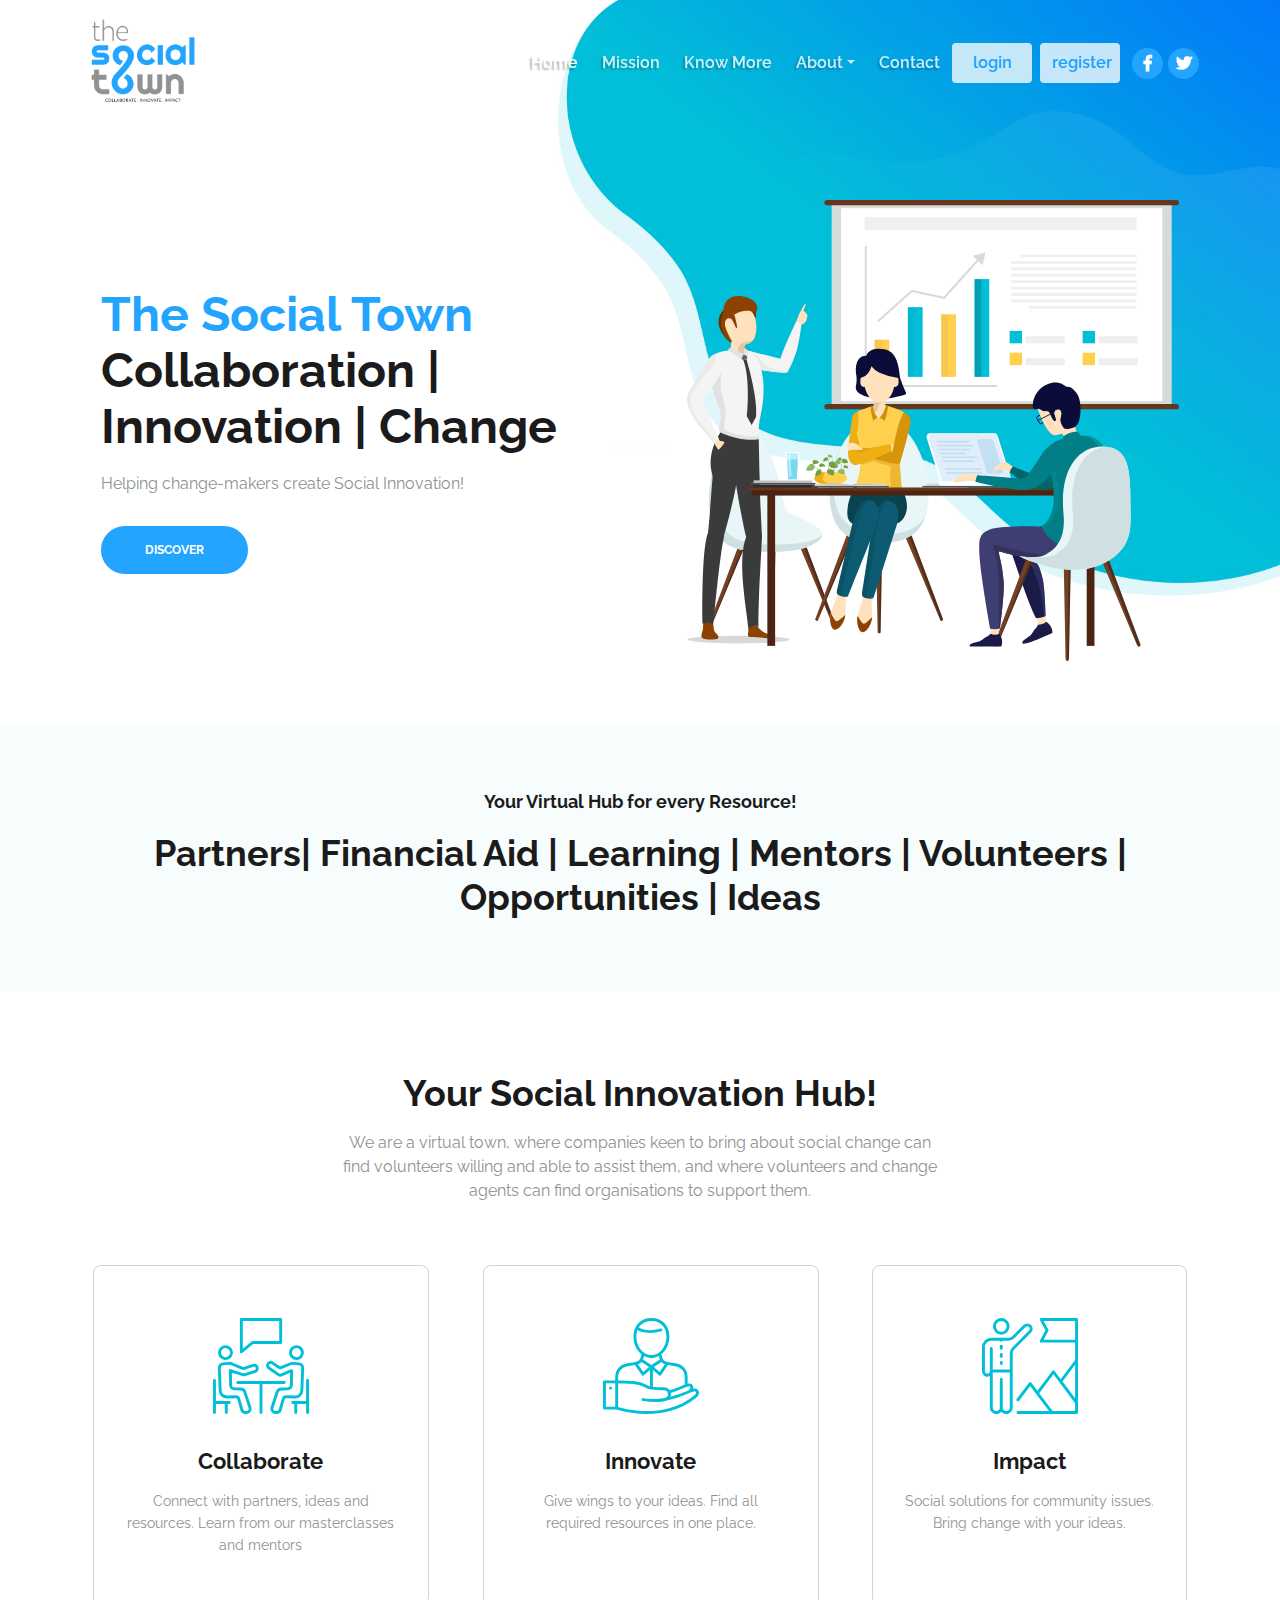
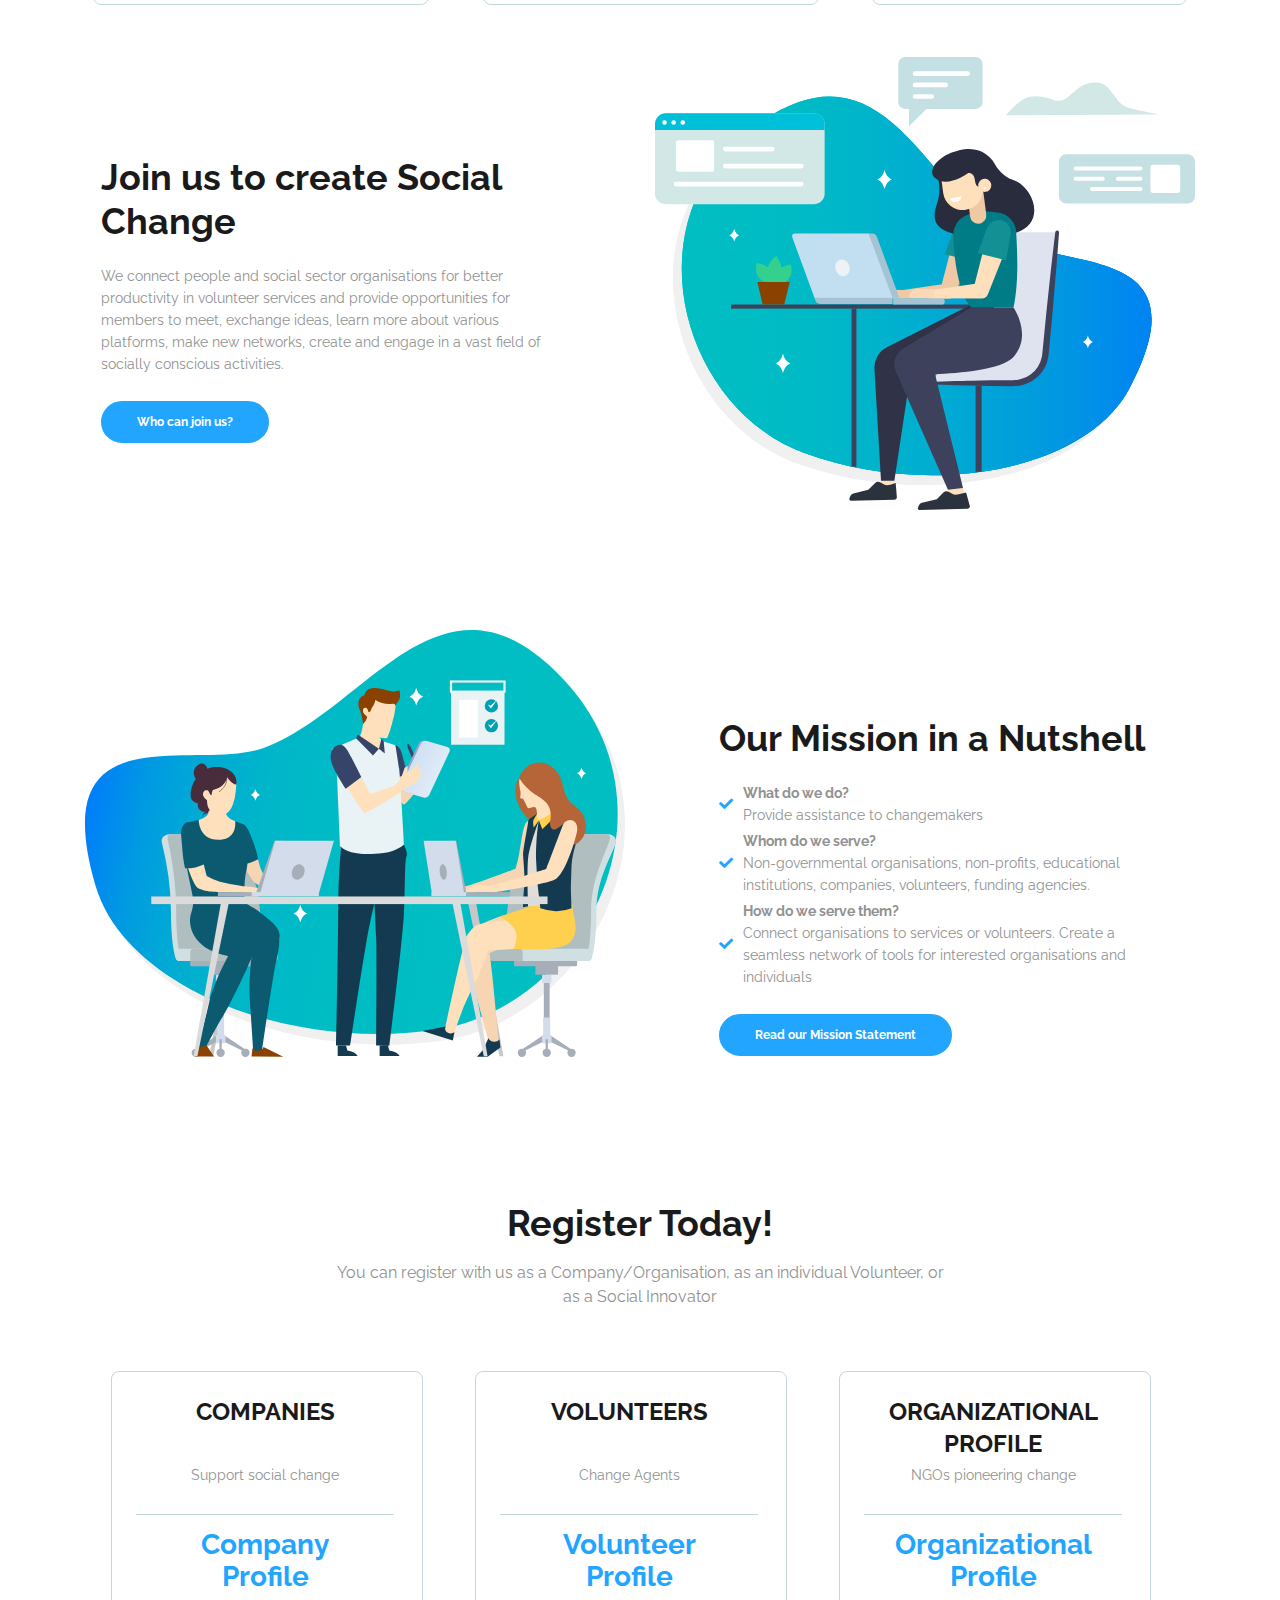
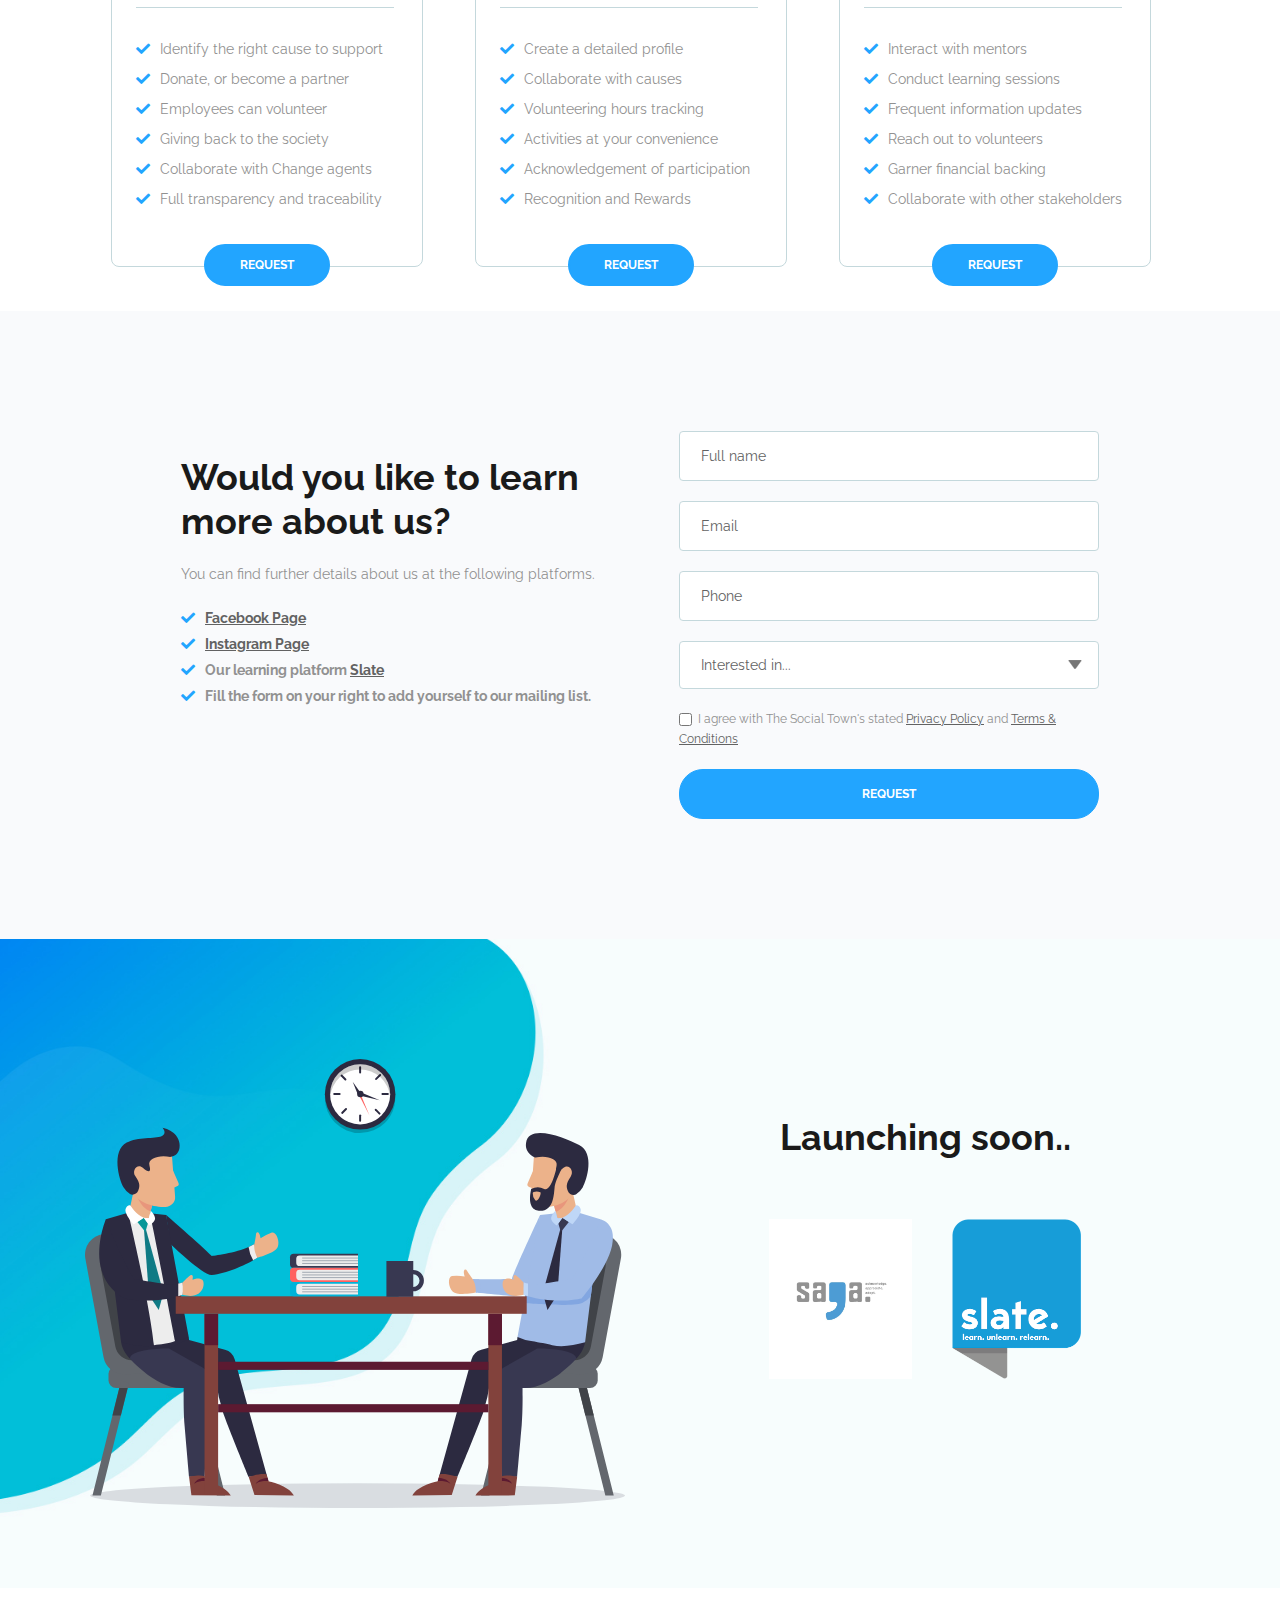
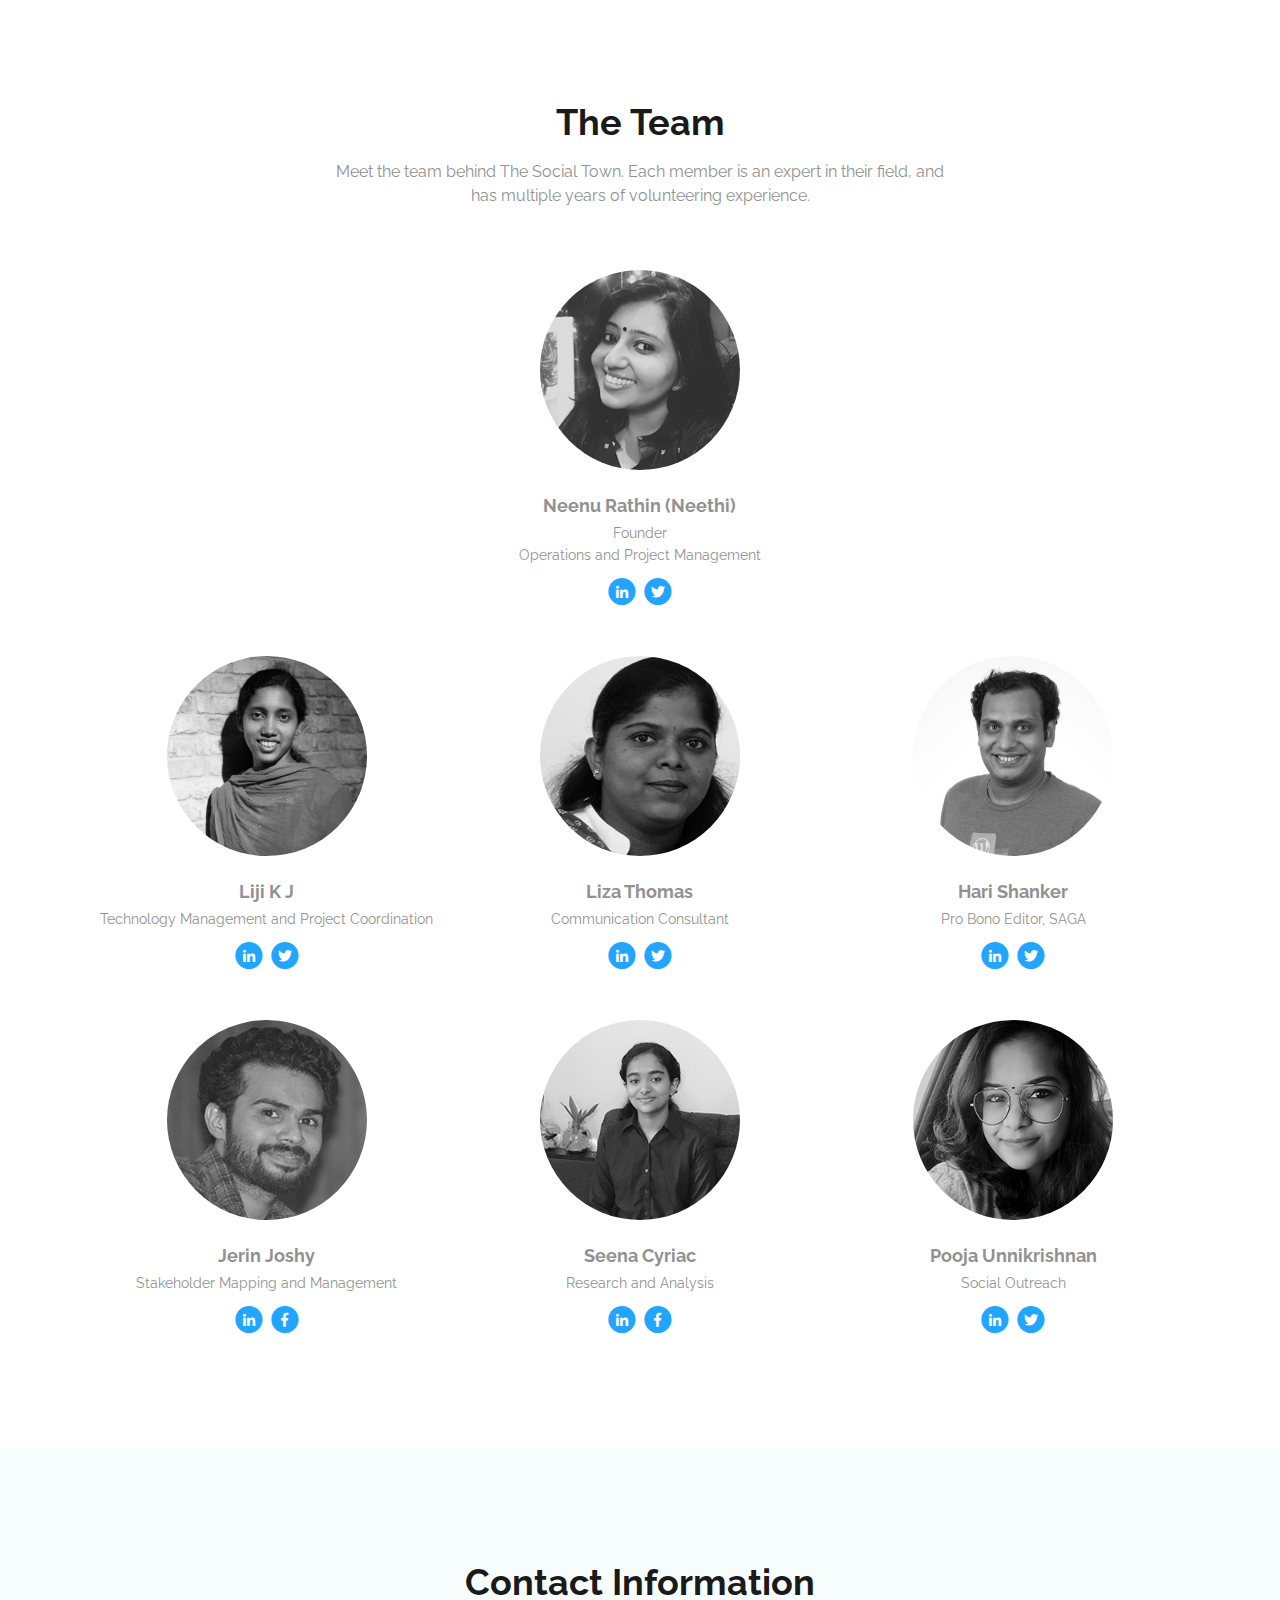
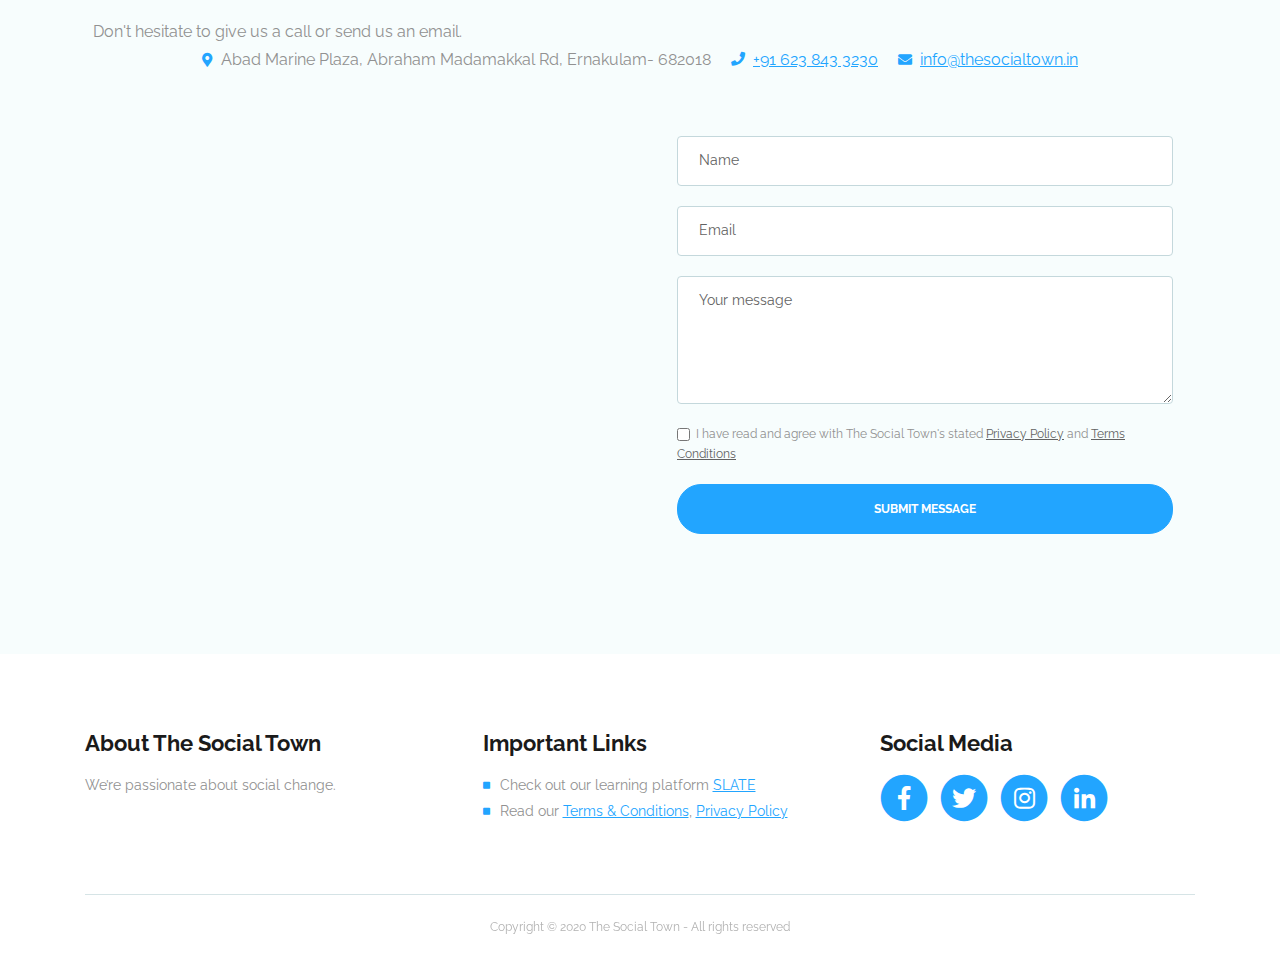
==== commit 41ac4cd3: "Update index.html" ====
--- a/index.html
+++ b/index.html
@@ -789,7 +789,7 @@
                             <span class="fa-stack">
                                 <a href="https://twitter.com/HariShanker">
                                     <i class="fas fa-circle fa-stack-2x twitter"></i>
-                                    <i class="fab fa-twitter-f fa-stack-1x"></i>
+                                    <i class="fab fa-twitter fa-stack-1x"></i>
                                 </a>
                             </span>
                         </span> <!-- end of social-icons -->
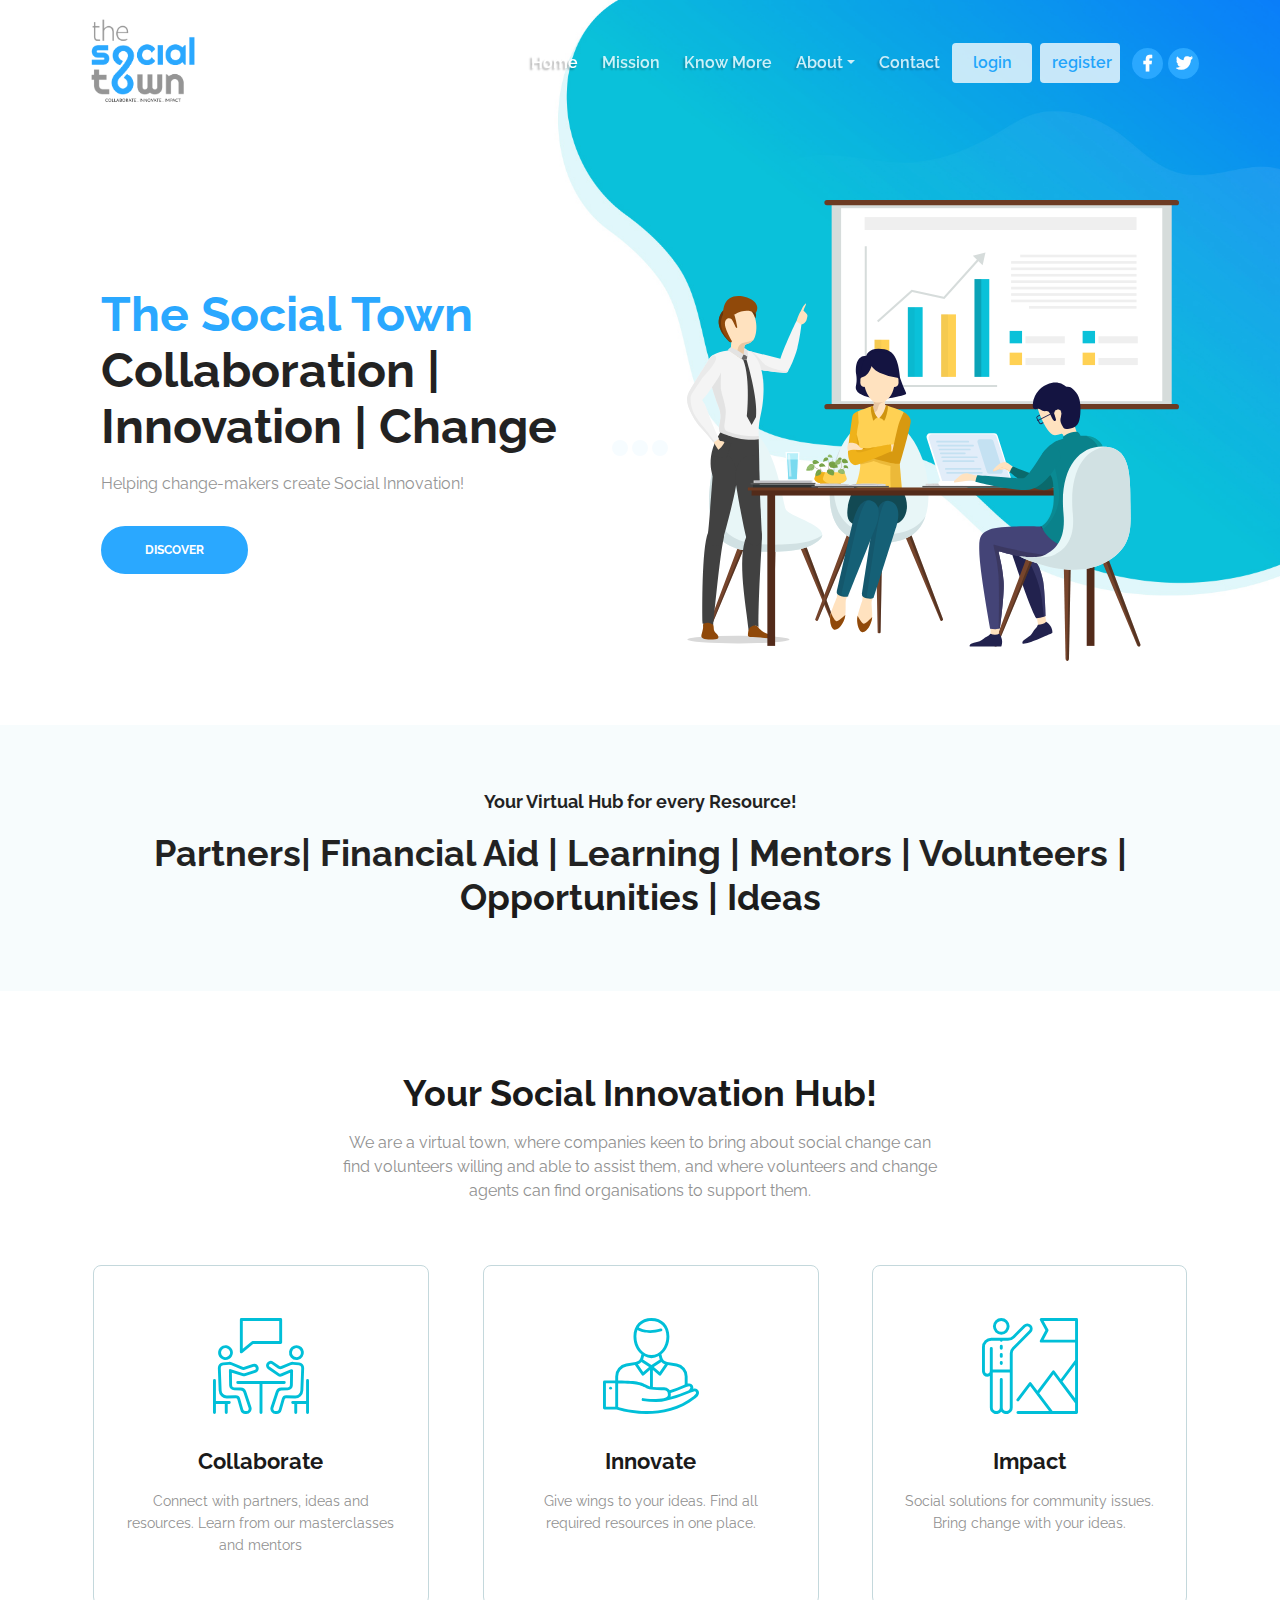
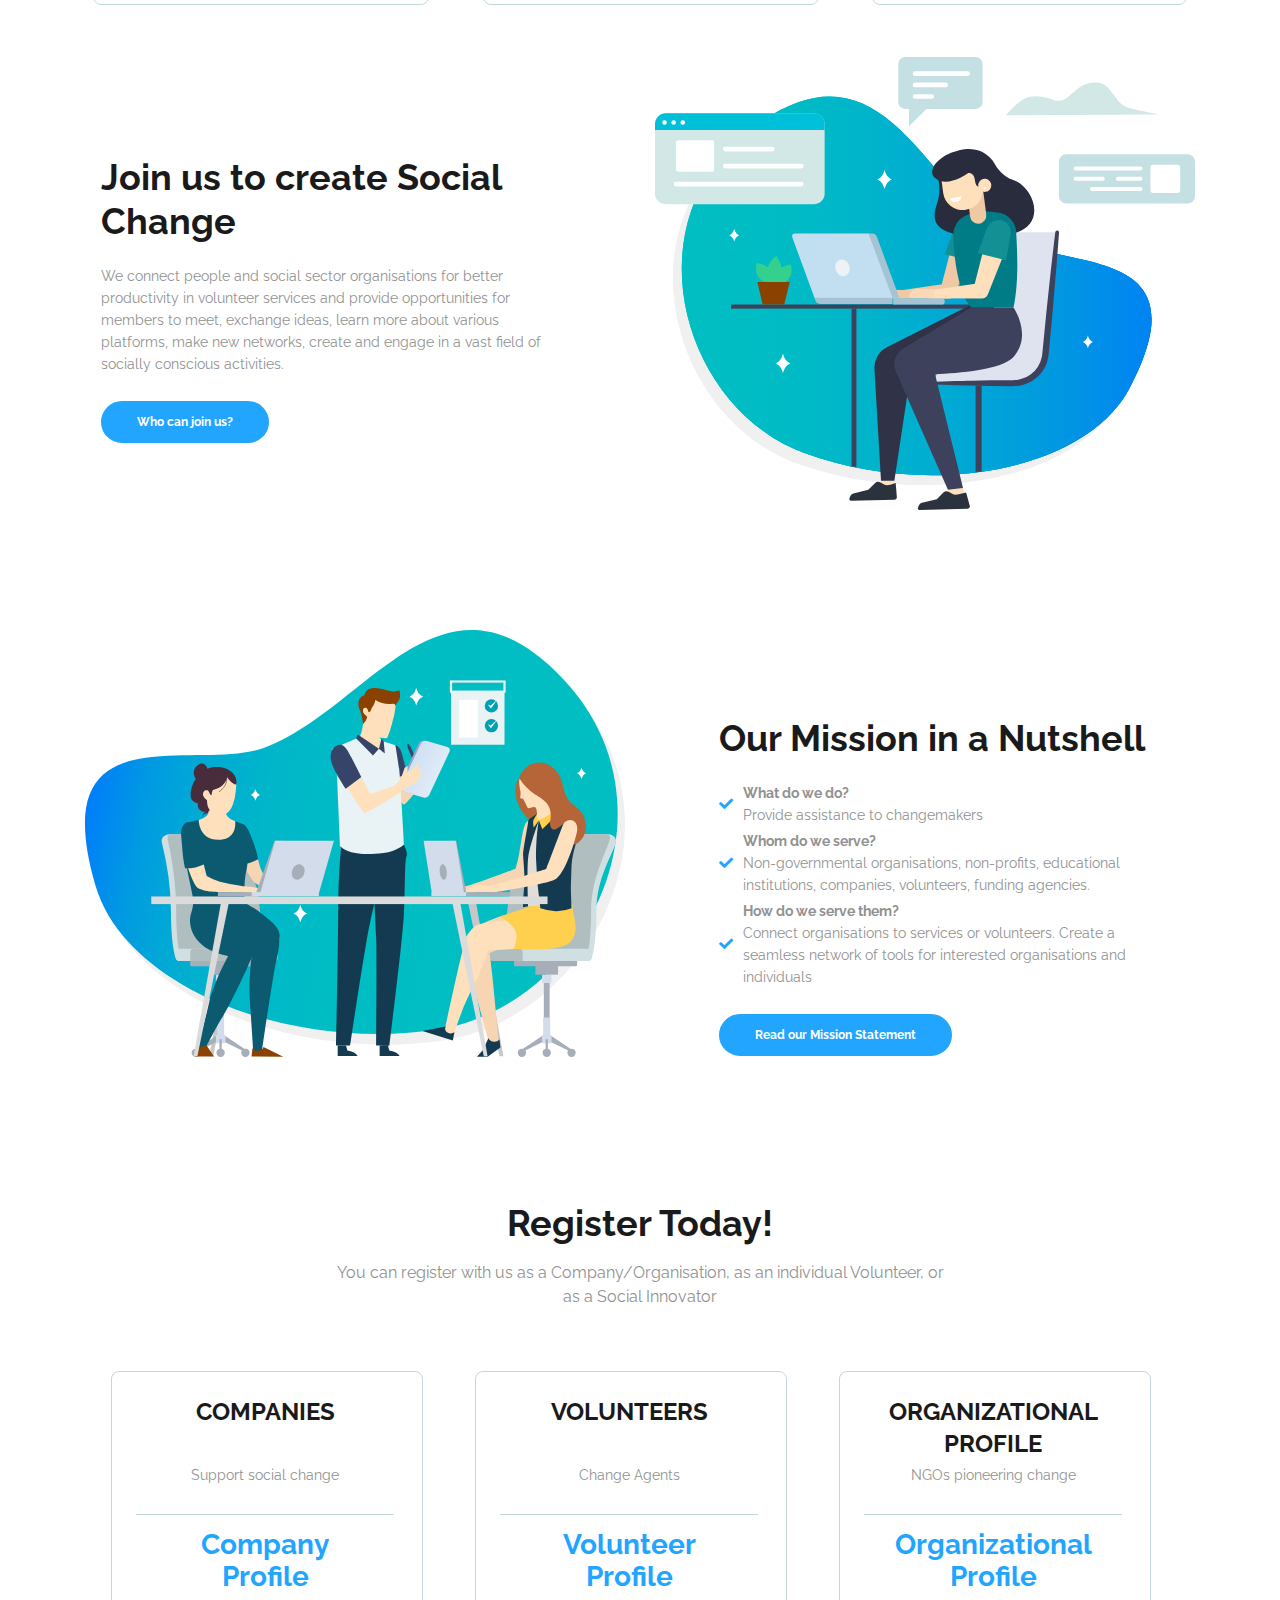
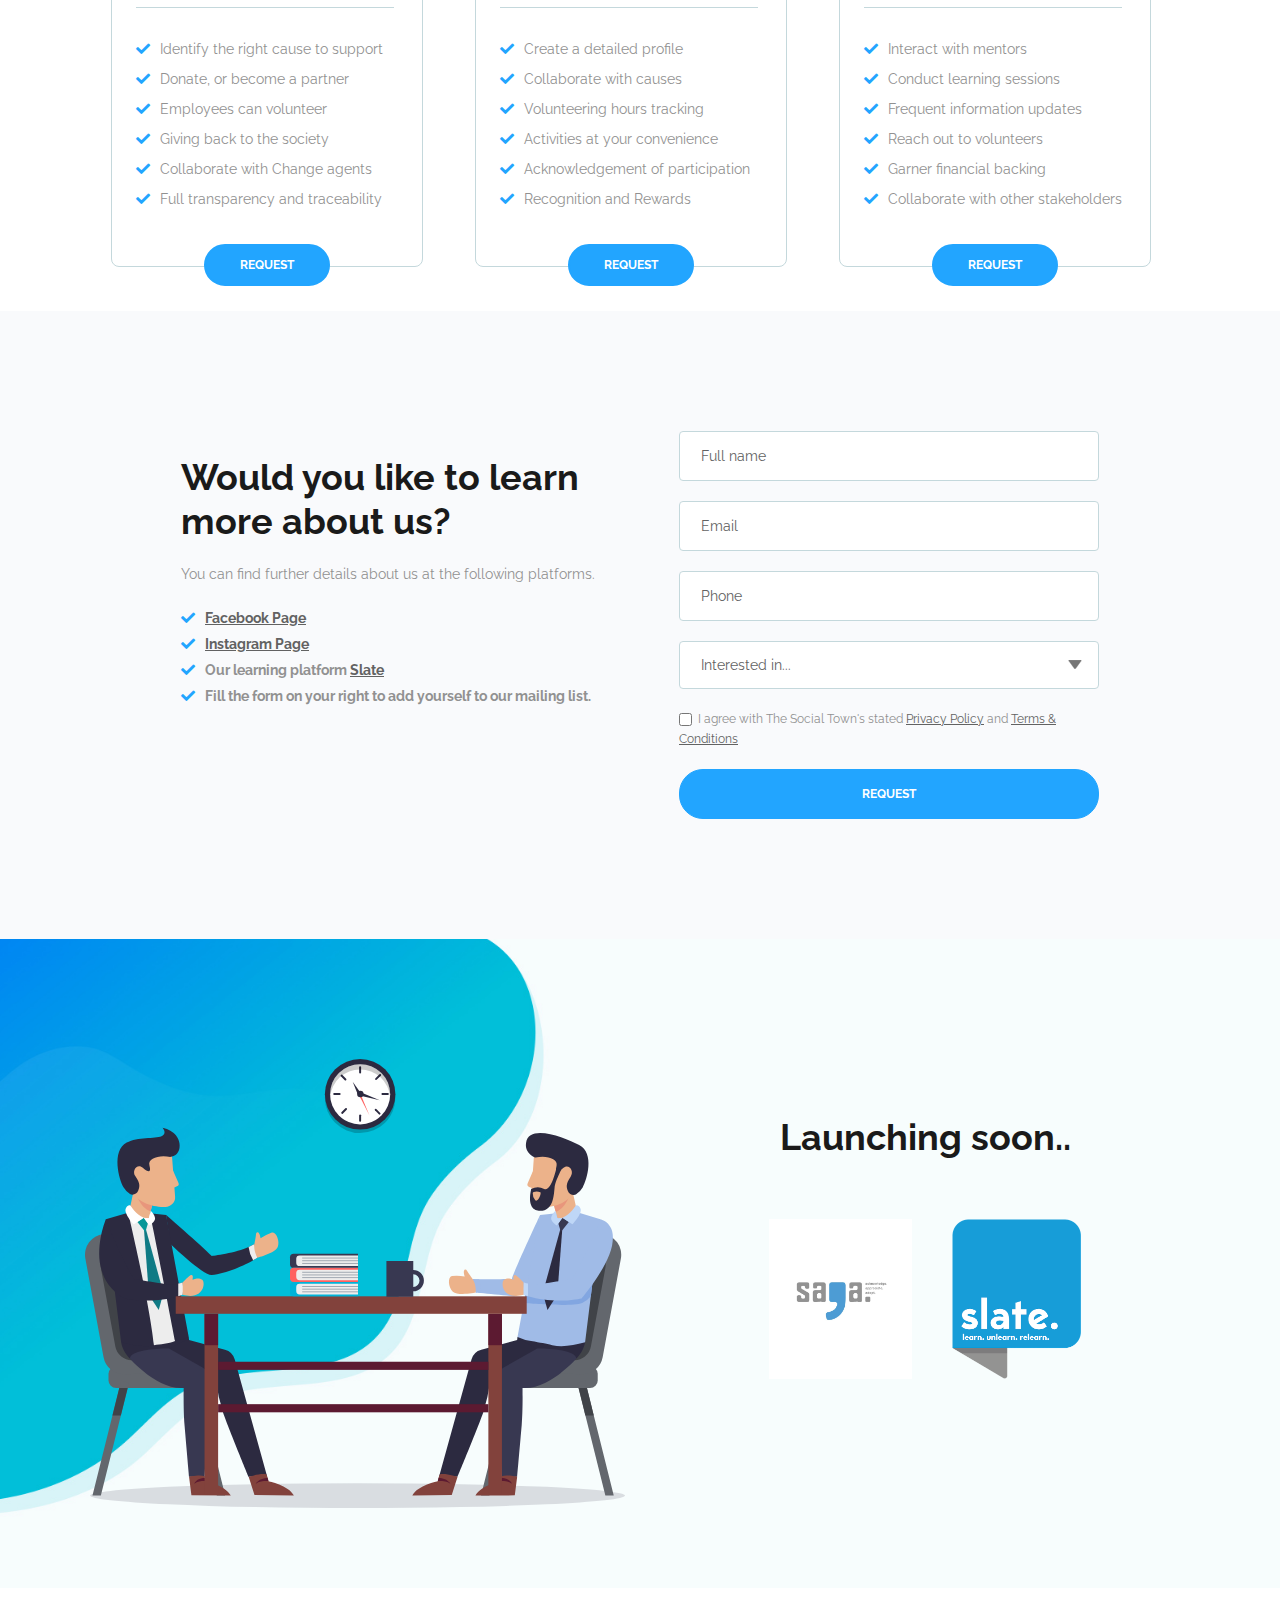
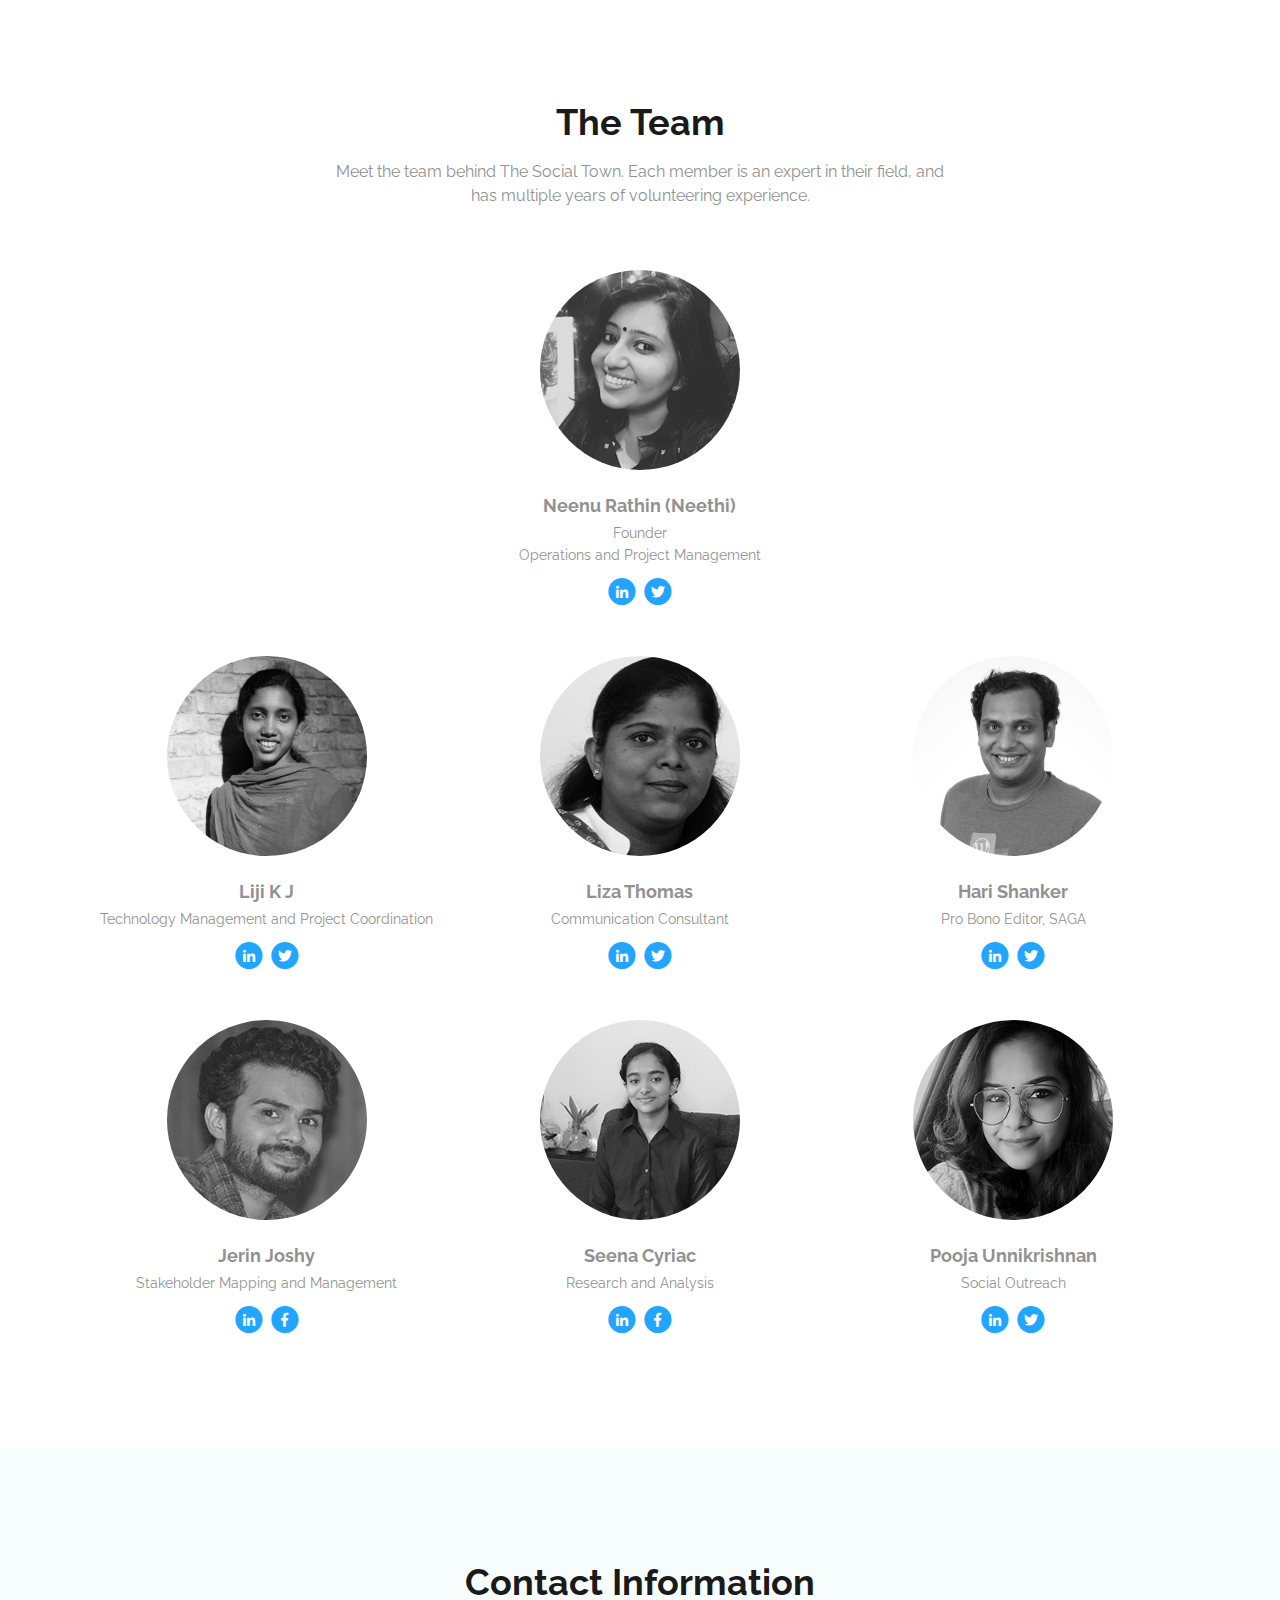
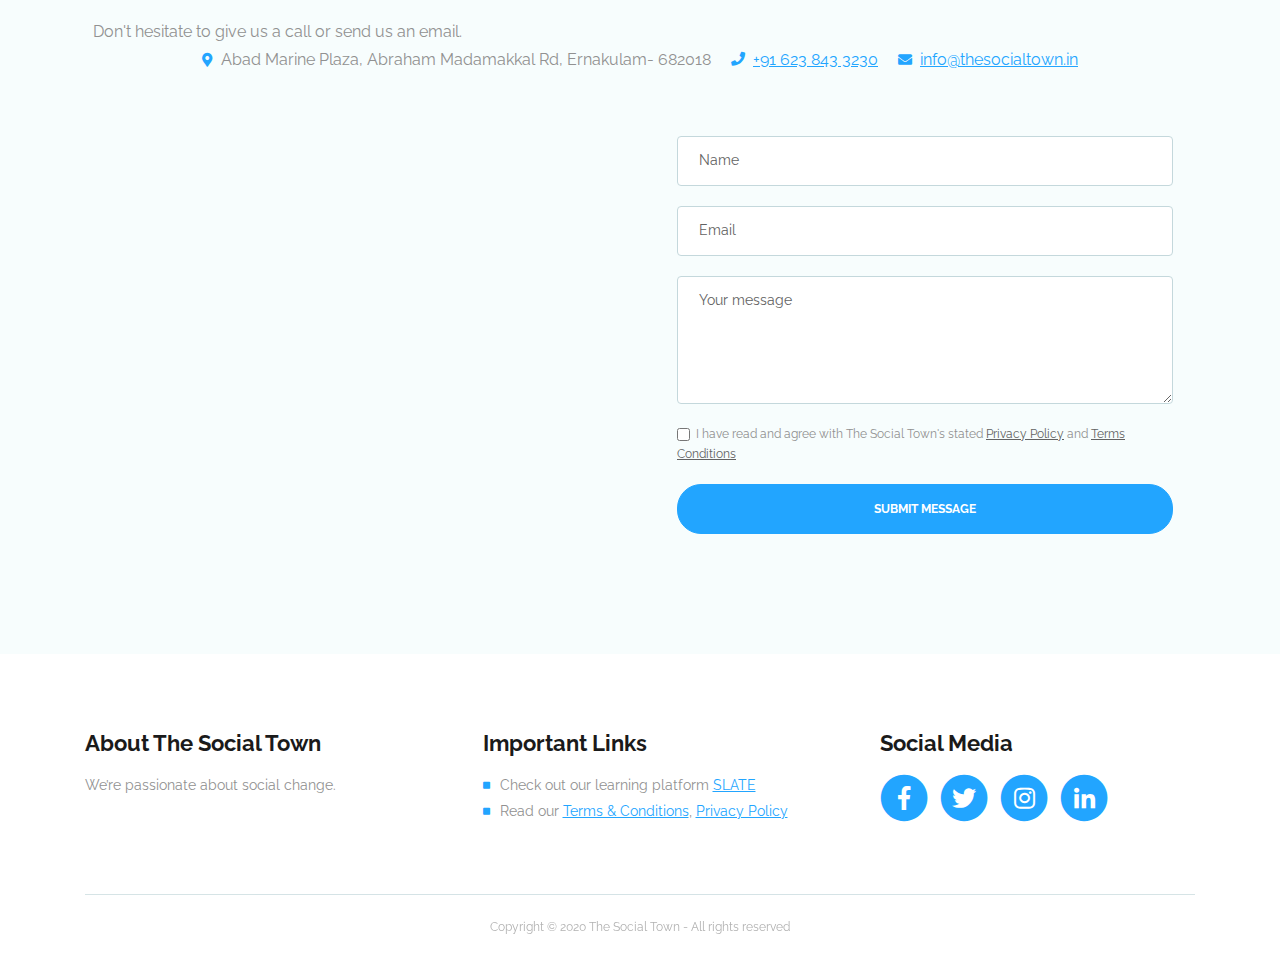
==== commit 1e7d1738: "social town survey editing" ====
--- a/index.html
+++ b/index.html
@@ -1,100 +1,108 @@
 <!DOCTYPE html>
 <html lang="en">
-<head>
-    <meta charset="utf-8">
-    <meta name="viewport" content="width=device-width, initial-scale=1, shrink-to-fit=no">
-    
-    <!-- SEO Meta Tags -->
-    <meta name="description" content="Create a stylish landing page for your business startup and get leads for the offered services with this HTML landing page template.">
-   
-    <!-- OG Meta Tags to improve the way the post looks when you share the page on LinkedIn, Facebook, Google+ -->
-	<meta property="og:site_name" content="" /> <!-- website name -->
-	<meta property="og:site" content="" /> <!-- website link -->
-	<meta property="og:title" content=""/> <!-- title shown in the actual shared post -->
-	<meta property="og:description" content="" /> <!-- description shown in the actual shared post -->
-	<meta property="og:image" content="" /> <!-- image link, make sure it's jpg -->
-	<meta property="og:url" content="" /> <!-- where do you want your post to link to -->
-	<meta property="og:type" content="article" />
-
-    <!-- Website Title -->
-    <title>The Social Town Foundation</title>
-    
-    <!-- Styles -->
-    <link href="https://fonts.googleapis.com/css?family=Raleway:400,400i,600,700,700i&amp;subset=latin-ext" rel="stylesheet">
-    <link href="css/bootstrap.css" rel="stylesheet">
-    <link href="css/fontawesome-all.css" rel="stylesheet">
-    <link href="css/swiper.css" rel="stylesheet">
-	<link href="css/magnific-popup.css" rel="stylesheet">
-	<link href="css/styles.css" rel="stylesheet">
-	
-	<!-- Favicon  -->
-    <link rel="icon" href="images/favicon.jpg">
-</head>
-<body data-spy="scroll" data-target=".fixed-top">
-    
-    <!-- Preloader -->
-	<div class="spinner-wrapper">
-        <div class="spinner">
-            <div class="bounce1"></div>
-            <div class="bounce2"></div>
-            <div class="bounce3"></div>
-        </div>
-    </div>
-    <!-- end of preloader -->
-    
-
-    <!-- Navigation -->
-    <nav class="navbar navbar-expand-lg navbar-dark navbar-custom fixed-top">
-        <!-- Text Logo - Use this if you don't have a graphic logo -->
-        <!-- <a class="navbar-brand logo-text page-scroll" href="index.html">Evolo</a> -->
-
-        <!-- Image Logo -->
-        <a class="navbar-brand logo-image" href="/"><img src="images/TSTlogo.png" alt="The Social Town Logo"></a>
-        
-        <!-- Mobile Menu Toggle Button -->
-        <button class="navbar-toggler" type="button" data-toggle="collapse" data-target="#navbarsExampleDefault" aria-controls="navbarsExampleDefault" aria-expanded="false" aria-label="Toggle navigation">
+
+    <head>
+        <meta charset="utf-8">
+        <meta name="viewport" content="width=device-width, initial-scale=1, shrink-to-fit=no">
+
+        <!-- SEO Meta Tags -->
+        <meta name="description" content="The social town">
+
+        <!-- OG Meta Tags to improve the way the post looks when you share the page on LinkedIn, Facebook, Google+ -->
+        <meta property="og:site_name" content="" />
+        <!-- website name -->
+        <meta property="og:site" content="" />
+        <!-- website link -->
+        <meta property="og:title" content="" />
+        <!-- title shown in the actual shared post -->
+        <meta property="og:description" content="" />
+        <!-- description shown in the actual shared post -->
+        <meta property="og:image" content="" />
+        <!-- image link, make sure it's jpg -->
+        <meta property="og:url" content="" />
+        <!-- where do you want your post to link to -->
+        <meta property="og:type" content="article" />
+
+        <!-- Website Title -->
+        <title>The Social Town Foundation</title>
+
+        <!-- Styles -->
+        <link href="https://fonts.googleapis.com/css?family=Raleway:400,400i,600,700,700i&amp;subset=latin-ext" rel="stylesheet">
+        <link href="css/bootstrap.css" rel="stylesheet">
+        <link href="css/fontawesome-all.css" rel="stylesheet">
+        <link href="css/swiper.css" rel="stylesheet">
+        <link href="css/magnific-popup.css" rel="stylesheet">
+        <link href="css/styles.css" rel="stylesheet">
+
+        <!-- Favicon  -->
+        <link rel="icon" href="images/favicon.jpg">
+    </head>
+
+    <body data-spy="scroll" data-target=".fixed-top">
+
+        <!-- Preloader -->
+        <div class="spinner-wrapper">
+            <div class="spinner">
+                <div class="bounce1"></div>
+                <div class="bounce2"></div>
+                <div class="bounce3"></div>
+            </div>
+        </div>
+        <!-- end of preloader -->
+
+
+        <!-- Navigation -->
+        <nav class="navbar navbar-expand-lg navbar-dark navbar-custom fixed-top">
+            <!-- Text Logo - Use this if you don't have a graphic logo -->
+            <!-- <a class="navbar-brand logo-text page-scroll" href="index.html">Evolo</a> -->
+
+            <!-- Image Logo -->
+            <a class="navbar-brand logo-image" href="/"><img src="images/TSTlogo.png" alt="The Social Town Logo"></a>
+
+            <!-- Mobile Menu Toggle Button -->
+            <button class="navbar-toggler" type="button" data-toggle="collapse" data-target="#navbarsExampleDefault" aria-controls="navbarsExampleDefault" aria-expanded="false" aria-label="Toggle navigation">
             <span class="navbar-toggler-awesome fas fa-bars"></span>
             <span class="navbar-toggler-awesome fas fa-times"></span>
         </button>
-        <!-- end of mobile menu toggle button -->
-
-        <div class="collapse navbar-collapse" id="navbarsExampleDefault">
-            <ul class="navbar-nav ml-auto">
-                <li class="nav-item">
-                    <a class="nav-link page-scroll" href="#header">Home <span class="sr-only">(current)</span></a>
-                </li>
-                <li class="nav-item">
-                    <a class="nav-link page-scroll" href="#mission">Mission</a>
-                </li>
-                <!-- <li class="nav-item">
+            <!-- end of mobile menu toggle button -->
+
+            <div class="collapse navbar-collapse" id="navbarsExampleDefault">
+                <ul class="navbar-nav ml-auto">
+                    <li class="nav-item">
+                        <a class="nav-link page-scroll" href="#header">Home <span class="sr-only">(current)</span></a>
+                    </li>
+                    <li class="nav-item">
+                        <a class="nav-link page-scroll" href="#mission">Mission</a>
+                    </li>
+                    <!-- <li class="nav-item">
                     <a class="nav-link page-scroll" href="#pricing">Pricing</a>
                 </li> -->
-                <li class="nav-item">
-                    <a class="nav-link page-scroll" href="#know-more">Know More</a>
-                </li>
-
-                <!-- Dropdown Menu -->          
-                <li class="nav-item dropdown">
-                    <a class="nav-link dropdown-toggle page-scroll" href="#about" id="navbarDropdown" role="button" aria-haspopup="true" aria-expanded="false">About</a>
-                    <div class="dropdown-menu" aria-labelledby="navbarDropdown">
-                        <a class="dropdown-item" href="/terms-of-use.html"><span class="item-text">Terms of Use</span></a>
-                        <div class="dropdown-items-divide-hr"></div>
-                        <a class="dropdown-item" href="privacy-policy.html"><span class="item-text">Privacy Policy</span></a>
-                    </div>
-                </li>
-                <!-- end of dropdown menu -->
-
-                <li class="nav-item">
-                    <a class="nav-link page-scroll" href="#contact">Contact</a>
-                </li>
-                <li class="nav-item button">
-                    <a class="nav-link page-scroll" href="http://app.thesocialtown.in/login">login</a>
-                </li>
-                <li class="nav-item button">
-                    <a class="nav-link page-scroll" href="http://app.thesocialtown.in/register">register</a>
-                </li>
-            </ul>
-            <span class="nav-item social-icons">
+                    <li class="nav-item">
+                        <a class="nav-link page-scroll" href="#know-more">Know More</a>
+                    </li>
+
+                    <!-- Dropdown Menu -->
+                    <li class="nav-item dropdown">
+                        <a class="nav-link dropdown-toggle page-scroll" href="#about" id="navbarDropdown" role="button" aria-haspopup="true" aria-expanded="false">About</a>
+                        <div class="dropdown-menu" aria-labelledby="navbarDropdown">
+                            <a class="dropdown-item" href="/terms-of-use.html"><span class="item-text">Terms of Use</span></a>
+                            <div class="dropdown-items-divide-hr"></div>
+                            <a class="dropdown-item" href="privacy-policy.html"><span class="item-text">Privacy Policy</span></a>
+                        </div>
+                    </li>
+                    <!-- end of dropdown menu -->
+
+                    <li class="nav-item">
+                        <a class="nav-link page-scroll" href="#contact">Contact</a>
+                    </li>
+                    <li class="nav-item button">
+                        <a class="nav-link page-scroll" href="http://app.thesocialtown.in/login">login</a>
+                    </li>
+                    <li class="nav-item button">
+                        <a class="nav-link page-scroll" href="http://app.thesocialtown.in/register">register</a>
+                    </li>
+                </ul>
+                <span class="nav-item social-icons">
                 <span class="fa-stack">
                     <a href="https://www.facebook.com/TheSocialTown.in ">
                         <i class="fas fa-circle fa-stack-2x facebook"></i>
@@ -107,46 +115,55 @@
                         <i class="fab fa-twitter fa-stack-1x"></i>
                     </a>
                 </span>
-            </span>
-        </div>
-    </nav> <!-- end of navbar -->
-    <!-- end of navigation -->
-
-
-    <!-- Header -->
-    <header id="header" class="header">
-        <div class="header-content">
-            <div class="container">
-                <div class="row">
-                    <div class="col-lg-6">
-                        <div class="text-container">
-                            <h1><span class="turquoise">The Social Town</span> Collaboration | Innovation | Change</h1>
-                            <p class="p-large">Helping change-makers create Social Innovation!</p>
-                            <a class="btn-solid-lg page-scroll" href="#mission">DISCOVER</a>
-                        </div> <!-- end of text-container -->
-                    </div> <!-- end of col -->
-                    <div class="col-lg-6">
-                        <div class="image-container">
-                            <img class="img-fluid" src="images/header-teamwork.svg" alt="alternative">
-                        </div> <!-- end of image-container -->
-                    </div> <!-- end of col -->
-                </div> <!-- end of row -->
-            </div> <!-- end of container -->
-        </div> <!-- end of header-content -->
-    </header> <!-- end of header -->
-    <!-- end of header -->
-
-
-    <!-- Customers -->
-    <div class="slider-1 virtual-hub">
-        <div class="container">
-            <div class="row">
-                <div class="col-lg-12 content">
-                    <h5>Your Virtual Hub for every Resource!</h5>
-                    <h2>Partners| Financial Aid | Learning | Mentors | Volunteers | Opportunities | Ideas</h2>
-       
-                    <!-- Image Slider -->
-                    <!-- <div class="slider-container">
+                </span>
+            </div>
+        </nav>
+        <!-- end of navbar -->
+        <!-- end of navigation -->
+
+
+        <!-- Header -->
+        <header id="header" class="header">
+            <div class="header-content">
+                <div class="container">
+                    <div class="row">
+                        <div class="col-lg-6">
+                            <div class="text-container">
+                                <h1><span class="turquoise">The Social Town</span> Collaboration | Innovation | Change</h1>
+                                <p class="p-large">Helping change-makers create Social Innovation!</p>
+                                <a class="btn-solid-lg page-scroll" href="#mission">DISCOVER</a>
+                            </div>
+                            <!-- end of text-container -->
+                        </div>
+                        <!-- end of col -->
+                        <div class="col-lg-6">
+                            <div class="image-container">
+                                <img class="img-fluid" src="images/header-teamwork.svg" alt="alternative">
+                            </div>
+                            <!-- end of image-container -->
+                        </div>
+                        <!-- end of col -->
+                    </div>
+                    <!-- end of row -->
+                </div>
+                <!-- end of container -->
+            </div>
+            <!-- end of header-content -->
+        </header>
+        <!-- end of header -->
+        <!-- end of header -->
+
+
+        <!-- Customers -->
+        <div class="slider-1 virtual-hub">
+            <div class="container">
+                <div class="row">
+                    <div class="col-lg-12 content">
+                        <h5>Your Virtual Hub for every Resource!</h5>
+                        <h2>Partners| Financial Aid | Learning | Mentors | Volunteers | Opportunities | Ideas</h2>
+
+                        <!-- Image Slider -->
+                        <!-- <div class="slider-container">
                         <div class="swiper-container image-slider">
                               <div class="swiper-wrapper">
                                 <div class="swiper-slide">
@@ -182,148 +199,170 @@
                             </div> 
                         </div> 
                     </div>  -->
-                    <!-- end of image slider -->
-
-                </div> <!-- end of col -->
-            </div> <!-- end of row -->
-        </div> <!-- end of container -->
-    </div> <!-- end of slider-1 -->
-    <!-- end of customers -->
-
-
-    <!-- Services -->
-    <div id="mission" class="cards-1">
-        <div class="container">
-            <div class="row">
-                <div class="col-lg-12">
-                    <h2>Your Social Innovation Hub!</h2>
-                    <p class="p-heading p-large">We are a virtual town, where companies keen to bring about social change can find volunteers willing and able to assist them, and where volunteers and change agents can find organisations to support them.</p>
-                </div> <!-- end of col -->
-            </div> <!-- end of row -->
-            <div class="row">
-                <div class="col-lg-12 innovation-hub">
-
-                    <!-- Card -->
-                    <div class="card">
-                        <img class="card-image" src="images/services-icon-1.svg" alt="alternative">
-                        <div class="card-body">
-                            <h4 class="card-title">Collaborate</h4>
-                            <p>Connect with partners, ideas and resources. Learn from our masterclasses and mentors</p>
-                        </div>
-                    </div>
-                    <!-- end of card -->
-
-			   <!-- Card -->
-                    <div class="card">
-                        <img class="card-image" src="images/services-icon-3.svg" alt="alternative">
-                        <div class="card-body">
-                            <h4 class="card-title">Innovate</h4>
-                            <p>Give wings to your ideas.
-Find all required resources in one place.
-</p>
-                        </div>
-                    </div>
-                    <!-- end of card -->
-                    <!-- Card -->
-                    <div class="card">
-                        <img class="card-image" src="images/services-icon-2.svg" alt="alternative">
-                        <div class="card-body">
-                            <h4 class="card-title">Impact</h4>
-                            <p>Social solutions for community issues.<br/>
-Bring change with your ideas.</p>
-                        </div>
-                    </div>
-                    <!-- end of card -->
-
-                 
-                    
-                </div> <!-- end of col -->
-            </div> <!-- end of row -->
-        </div> <!-- end of container -->
-    </div> <!-- end of cards-1 -->
-    <!-- end of services -->
-
-
-    <!-- Details 1 -->
-    <div class="basic-1">
-        <div class="container">
-            <div class="row">
-                <div class="col-lg-6">
-                    <div class="text-container">
-                        <h2>Join us to create Social Change</h2>
-                        <p>We connect people and social sector organisations for better productivity in volunteer services and provide opportunities for members to meet, exchange ideas, learn more about various platforms, make new networks, create and engage in a vast field of socially conscious activities.</p>
-                        <a class="btn-solid-reg popup-with-move-anim" href="#details-lightbox-1">Who can join us?</a>
-                    </div> <!-- end of text-container -->
-                </div> <!-- end of col -->
-                <div class="col-lg-6"> 
-                    <div class="image-container">
-                        <img class="img-fluid" src="images/details-1-office-worker.svg" alt="alternative">
-                    </div> <!-- end of image-container -->
-                </div> <!-- end of col -->
-            </div> <!-- end of row -->
-        </div> <!-- end of container -->
-    </div> <!-- end of basic-1 -->
-    <!-- end of details 1 -->
-
-    
-    <!-- Details 2 -->
-    <div class="basic-2">
-        <div class="container">
-            <div class="row">
-                <div class="col-lg-6">
-                    <div class="image-container">
-                        <img class="img-fluid" src="images/details-2-office-team-work.svg" alt="alternative">
-                    </div> <!-- end of image-container -->
-                </div> <!-- end of col -->
-                <div class="col-lg-6">
-                    <div class="text-container">
-                        <h2>Our Mission in a Nutshell</h2>
-                        <ul class="list-unstyled li-space-lg">
-                            <li class="media">
-                                <i class="fas fa-check"></i>
-                                <div class="media-body"><b>What do we do?</b><br/>Provide assistance to changemakers</div>
-                            </li>
-                            <li class="media">
-                                <i class="fas fa-check"></i>
-                                <div class="media-body"><b>Whom do we serve?</b><br/>Non-governmental organisations, non-profits, educational institutions, companies, volunteers, funding agencies.</div>
-                            </li>
-                            <li class="media">
-                                <i class="fas fa-check"></i>
-                                <div class="media-body"><b>How do we serve them?</b><br/>Connect organisations to services or volunteers. Create a seamless network of tools for interested organisations and individuals</div>
-                            </li>
-                        </ul>
-                        <a class="btn-solid-reg popup-with-move-anim" href="#details-lightbox-2"> Read our Mission Statement</a>
-                    </div> <!-- end of text-container -->
-                </div> <!-- end of col -->
-            </div> <!-- end of row -->
-        </div> <!-- end of container -->
-    </div> <!-- end of basic-2 -->
-    <!-- end of details 2 -->
-
-    <!-- Details Lightboxes -->
-    <!-- Details Lightbox 1 -->
-	<div id="details-lightbox-1" class="lightbox-basic zoom-anim-dialog mfp-hide">
-        <div class="container">
-            <div class="row">
-                <button title="Close (Esc)" type="button" class="mfp-close x-button">×</button>
-                <div class="col-lg-8">
-                    <div class="image-container">
-                        <img class="img-fluid" src="images/details-lightbox-1.svg" alt="alternative">
-                    </div> <!-- end of image-container -->
-                </div> <!-- end of col -->
-                <div class="col-lg-4">
-                    <h3>Who can join us?</h3>
-                    <hr>
-                    <h5>Companies</h5>
-                    <p>Identify social causes to support, and be assured of complete transparency. <br/>
-Employees can volunteer their time and effort to support causes.</p>
-			 <h5>Volunteers and Change Agents</h5>
-                    <p>Identify worthy projects to devote time and effort to. <br/>
-Track your work, receive acknowledgement, and be appreciated!</p>
-			<h5>NGOs and Social Innovators</h5>
-                    <p>Social innovators can find sponsors to support their endeavours. <br/>
-NGOs can find everything they need including volunteers on the same platform. </p>
-<!--                     <ul class="list-unstyled li-space-lg">
+                        <!-- end of image slider -->
+
+                    </div>
+                    <!-- end of col -->
+                </div>
+                <!-- end of row -->
+            </div>
+            <!-- end of container -->
+        </div>
+        <!-- end of slider-1 -->
+        <!-- end of customers -->
+
+
+        <!-- Services -->
+        <div id="mission" class="cards-1">
+            <div class="container">
+                <div class="row">
+                    <div class="col-lg-12">
+                        <h2>Your Social Innovation Hub!</h2>
+                        <p class="p-heading p-large">We are a virtual town, where companies keen to bring about social change can find volunteers willing and able to assist them, and where volunteers and change agents can find organisations to support them.</p>
+                    </div>
+                    <!-- end of col -->
+                </div>
+                <!-- end of row -->
+                <div class="row">
+                    <div class="col-lg-12 innovation-hub">
+
+                        <!-- Card -->
+                        <div class="card">
+                            <img class="card-image" src="images/services-icon-1.svg" alt="alternative">
+                            <div class="card-body">
+                                <h4 class="card-title">Collaborate</h4>
+                                <p>Connect with partners, ideas and resources. Learn from our masterclasses and mentors</p>
+                            </div>
+                        </div>
+                        <!-- end of card -->
+
+                        <!-- Card -->
+                        <div class="card">
+                            <img class="card-image" src="images/services-icon-3.svg" alt="alternative">
+                            <div class="card-body">
+                                <h4 class="card-title">Innovate</h4>
+                                <p>Give wings to your ideas. Find all required resources in one place.
+                                </p>
+                            </div>
+                        </div>
+                        <!-- end of card -->
+                        <!-- Card -->
+                        <div class="card">
+                            <img class="card-image" src="images/services-icon-2.svg" alt="alternative">
+                            <div class="card-body">
+                                <h4 class="card-title">Impact</h4>
+                                <p>Social solutions for community issues.<br/> Bring change with your ideas.</p>
+                            </div>
+                        </div>
+                        <!-- end of card -->
+
+
+
+                    </div>
+                    <!-- end of col -->
+                </div>
+                <!-- end of row -->
+            </div>
+            <!-- end of container -->
+        </div>
+        <!-- end of cards-1 -->
+        <!-- end of services -->
+
+
+        <!-- Details 1 -->
+        <div class="basic-1">
+            <div class="container">
+                <div class="row">
+                    <div class="col-lg-6">
+                        <div class="text-container">
+                            <h2>Join us to create Social Change</h2>
+                            <p>We connect people and social sector organisations for better productivity in volunteer services and provide opportunities for members to meet, exchange ideas, learn more about various platforms, make new networks, create and
+                                engage in a vast field of socially conscious activities.</p>
+                            <a class="btn-solid-reg popup-with-move-anim" href="#details-lightbox-1">Who can join us?</a>
+                        </div>
+                        <!-- end of text-container -->
+                    </div>
+                    <!-- end of col -->
+                    <div class="col-lg-6">
+                        <div class="image-container">
+                            <img class="img-fluid" src="images/details-1-office-worker.svg" alt="alternative">
+                        </div>
+                        <!-- end of image-container -->
+                    </div>
+                    <!-- end of col -->
+                </div>
+                <!-- end of row -->
+            </div>
+            <!-- end of container -->
+        </div>
+        <!-- end of basic-1 -->
+        <!-- end of details 1 -->
+
+
+        <!-- Details 2 -->
+        <div class="basic-2">
+            <div class="container">
+                <div class="row">
+                    <div class="col-lg-6">
+                        <div class="image-container">
+                            <img class="img-fluid" src="images/details-2-office-team-work.svg" alt="alternative">
+                        </div>
+                        <!-- end of image-container -->
+                    </div>
+                    <!-- end of col -->
+                    <div class="col-lg-6">
+                        <div class="text-container">
+                            <h2>Our Mission in a Nutshell</h2>
+                            <ul class="list-unstyled li-space-lg">
+                                <li class="media">
+                                    <i class="fas fa-check"></i>
+                                    <div class="media-body"><b>What do we do?</b><br/>Provide assistance to changemakers</div>
+                                </li>
+                                <li class="media">
+                                    <i class="fas fa-check"></i>
+                                    <div class="media-body"><b>Whom do we serve?</b><br/>Non-governmental organisations, non-profits, educational institutions, companies, volunteers, funding agencies.</div>
+                                </li>
+                                <li class="media">
+                                    <i class="fas fa-check"></i>
+                                    <div class="media-body"><b>How do we serve them?</b><br/>Connect organisations to services or volunteers. Create a seamless network of tools for interested organisations and individuals</div>
+                                </li>
+                            </ul>
+                            <a class="btn-solid-reg popup-with-move-anim" href="#details-lightbox-2"> Read our Mission Statement</a>
+                        </div>
+                        <!-- end of text-container -->
+                    </div>
+                    <!-- end of col -->
+                </div>
+                <!-- end of row -->
+            </div>
+            <!-- end of container -->
+        </div>
+        <!-- end of basic-2 -->
+        <!-- end of details 2 -->
+
+        <!-- Details Lightboxes -->
+        <!-- Details Lightbox 1 -->
+        <div id="details-lightbox-1" class="lightbox-basic zoom-anim-dialog mfp-hide">
+            <div class="container">
+                <div class="row">
+                    <button title="Close (Esc)" type="button" class="mfp-close x-button">×</button>
+                    <div class="col-lg-8">
+                        <div class="image-container">
+                            <img class="img-fluid" src="images/details-lightbox-1.svg" alt="alternative">
+                        </div>
+                        <!-- end of image-container -->
+                    </div>
+                    <!-- end of col -->
+                    <div class="col-lg-4">
+                        <h3>Who can join us?</h3>
+                        <hr>
+                        <h5>Companies</h5>
+                        <p>Identify social causes to support, and be assured of complete transparency. <br/> Employees can volunteer their time and effort to support causes.</p>
+                        <h5>Volunteers and Change Agents</h5>
+                        <p>Identify worthy projects to devote time and effort to. <br/> Track your work, receive acknowledgement, and be appreciated!</p>
+                        <h5>NGOs and Social Innovators</h5>
+                        <p>Social innovators can find sponsors to support their endeavours. <br/> NGOs can find everything they need including volunteers on the same platform. </p>
+                        <!--                     <ul class="list-unstyled li-space-lg">
                         <li class="media">
                             <i class="fas fa-check"></i><div class="media-body">List building framework</div>
                         </li>
@@ -343,310 +382,367 @@
                             <i class="fas fa-check"></i><div class="media-body">Fast email checking</div>
                         </li>
                     </ul> -->
-                    <a class="btn-solid-reg mfp-close page-scroll" href="#know-more">Know More</a> <a class="btn-outline-reg mfp-close as-button" href="#">BACK</a>
-                </div> <!-- end of col -->
-            </div> <!-- end of row -->
-        </div> <!-- end of container -->
-    </div> <!-- end of lightbox-basic -->
-    <!-- end of details lightbox 1 -->
-
-    <!-- Details Lightbox 2 -->
-	<div id="details-lightbox-2" class="lightbox-basic zoom-anim-dialog mfp-hide">
-        <div class="container">
-            <div class="row">
-                <button title="Close (Esc)" type="button" class="mfp-close x-button">×</button>
-                <div class="col-lg-8">
-                    <div class="image-container">
-                        <img class="img-fluid" src="images/details-lightbox-2.svg" alt="alternative">
-                    </div> <!-- end of image-container -->
-                </div> <!-- end of col -->
-                <div class="col-lg-4">
-                    <h3>Our Mission</h3>
-                    <hr>
-                    <h5>What do we do?</h5>
-                    <p>Provide assistance to the changemakers, the do-ers of our communities with every tool in the box to help them create impactful social solutions for the problems that affect all of us.</p>
-			<h5>Whom do we serve?</h5>
-			<p>Non-governmental organisations, non-profits, educational institutions, companies, volunteers, funding agencies.</p>
-			<h5>How do we serve them?</h55>
-			<p>We connect the organisations to services or volunteers, so that they are able to identify each other's strengths through a transparent process of learning and selection. The web platform acts as a space where both parties learn about each other's work before they proceed to create real world impactful programs and products. The Social Town works towards creating a seamless network of tools for nonprofits, volunteers, funders, and other interested organisations to learn and participate in the social sector work in India. The Social Town facilitates a better, more accountable, and transparent non-profit work environment in India.</p>
-			
-		<a class="btn-solid-reg mfp-close page-scroll" href="app.thesocialtown.in">Register</a> <a class="btn-outline-reg mfp-close as-button" href="/">BACK</a>
-                </div> <!-- end of col -->
-            </div> <!-- end of row -->
-        </div> <!-- end of container -->
-    </div> <!-- end of lightbox-basic -->
-    <!-- end of details lightbox 2 -->
-    <!-- end of details lightboxes -->
-
-
-    <!-- Pricing -->
-    <div id="pricing" class="cards-2">
-        <div class="container">
-            <div class="row">
-                <div class="col-lg-12">
-                    <h2>Register Today!</h2>
-                    <p class="p-heading p-large">You can register with us as a Company/Organisation, as an individual Volunteer, or as a Social Innovator</p>
-                </div> <!-- end of col -->
-            </div> <!-- end of row -->
-            <div class="row">
-                <div class="col-lg-12 pricing-div">
-
-                    <!-- Card-->
-                    <div class="card">
-                        <div class="card-body">
-                            <div class="card-title">Companies</div>
-                            <div class="card-subtitle">Support social change</div>
-                            <hr class="cell-divide-hr">
-                            <div class="price">
-                                
-                               <h2><span class="turquoise" >Company <br>Profile</span></h2>
-
-                          </div>
-                            <hr class="cell-divide-hr">
+                        <a class="btn-solid-reg mfp-close page-scroll" href="#know-more">Know More</a> <a class="btn-outline-reg mfp-close as-button" href="#">BACK</a>
+                    </div>
+                    <!-- end of col -->
+                </div>
+                <!-- end of row -->
+            </div>
+            <!-- end of container -->
+        </div>
+        <!-- end of lightbox-basic -->
+        <!-- end of details lightbox 1 -->
+
+        <!-- Details Lightbox 2 -->
+        <div id="details-lightbox-2" class="lightbox-basic zoom-anim-dialog mfp-hide">
+            <div class="container">
+                <div class="row">
+                    <button title="Close (Esc)" type="button" class="mfp-close x-button">×</button>
+                    <div class="col-lg-8">
+                        <div class="image-container">
+                            <img class="img-fluid" src="images/details-lightbox-2.svg" alt="alternative">
+                        </div>
+                        <!-- end of image-container -->
+                    </div>
+                    <!-- end of col -->
+                    <div class="col-lg-4">
+                        <h3>Our Mission</h3>
+                        <hr>
+                        <h5>What do we do?</h5>
+                        <p>Provide assistance to the changemakers, the do-ers of our communities with every tool in the box to help them create impactful social solutions for the problems that affect all of us.</p>
+                        <h5>Whom do we serve?</h5>
+                        <p>Non-governmental organisations, non-profits, educational institutions, companies, volunteers, funding agencies.</p>
+                        <h5>How do we serve them?</h55>
+                            <p>We connect the organisations to services or volunteers, so that they are able to identify each other's strengths through a transparent process of learning and selection. The web platform acts as a space where both parties learn
+                                about each other's work before they proceed to create real world impactful programs and products. The Social Town works towards creating a seamless network of tools for nonprofits, volunteers, funders, and other interested
+                                organisations to learn and participate in the social sector work in India. The Social Town facilitates a better, more accountable, and transparent non-profit work environment in India.</p>
+
+                            <a class="btn-solid-reg mfp-close page-scroll" href="app.thesocialtown.in">Register</a> <a class="btn-outline-reg mfp-close as-button" href="/">BACK</a>
+                    </div>
+                    <!-- end of col -->
+                </div>
+                <!-- end of row -->
+            </div>
+            <!-- end of container -->
+        </div>
+        <!-- end of lightbox-basic -->
+        <!-- end of details lightbox 2 -->
+        <!-- end of details lightboxes -->
+
+
+        <!-- Pricing -->
+        <div id="pricing" class="cards-2">
+            <div class="container">
+                <div class="row">
+                    <div class="col-lg-12">
+                        <h2>Register Today!</h2>
+                        <p class="p-heading p-large">You can register with us as a Company/Organisation, as an individual Volunteer, or as a Social Innovator</p>
+                    </div>
+                    <!-- end of col -->
+                </div>
+                <!-- end of row -->
+                <div class="row">
+                    <div class="col-lg-12 pricing-div">
+
+                        <!-- Card-->
+                        <div class="card">
+                            <div class="card-body">
+                                <div class="card-title">Companies</div>
+                                <div class="card-subtitle">Support social change</div>
+                                <hr class="cell-divide-hr">
+                                <div class="price">
+
+                                    <h2><span class="turquoise">Company <br>Profile</span></h2>
+
+                                </div>
+                                <hr class="cell-divide-hr">
+                                <ul class="list-unstyled li-space-lg">
+                                    <li class="media">
+                                        <i class="fas fa-check"></i>
+                                        <div class="media-body">Identify the right cause to support</div>
+                                    </li>
+                                    <li class="media">
+                                        <i class="fas fa-check"></i>
+                                        <div class="media-body">Donate, or become a partner</div>
+                                    </li>
+                                    <li class="media">
+                                        <i class="fas fa-check"></i>
+                                        <div class="media-body">Employees can volunteer</div>
+                                    </li>
+                                    <li class="media">
+                                        <i class="fas fa-check"></i>
+                                        <div class="media-body">Giving back to the society</div>
+                                    </li>
+                                    <li class="media">
+                                        <i class="fas fa-check"></i>
+                                        <div class="media-body">Collaborate with Change agents</div>
+                                    </li>
+                                    <li class="media">
+                                        <i class="fas fa-check"></i>
+                                        <div class="media-body">Full transparency and traceability</div>
+                                    </li>
+                                </ul>
+                                <div class="button-wrapper">
+                                    <a class="btn-solid-reg page-scroll" href="#know-more">REQUEST</a>
+                                </div>
+                            </div>
+                        </div>
+                        <!-- end of card -->
+                        <!-- end of card -->
+
+                        <!-- Card-->
+                        <div class="card">
+                            <div class="card-body">
+                                <div class="card-title">Volunteers</div>
+                                <div class="card-subtitle">Change Agents</div>
+                                <hr class="cell-divide-hr">
+                                <div class="price">
+                                    <h2><span class="turquoise">Volunteer <br>Profile</span></h2>
+                                </div>
+                                <hr class="cell-divide-hr">
+                                <ul class="list-unstyled li-space-lg">
+                                    <li class="media">
+                                        <i class="fas fa-check"></i>
+                                        <div class="media-body">Create a detailed profile </div>
+                                    </li>
+                                    <li class="media">
+                                        <i class="fas fa-check"></i>
+                                        <div class="media-body">Collaborate with causes</div>
+                                    </li>
+                                    <li class="media">
+                                        <i class="fas fa-check"></i>
+                                        <div class="media-body">Volunteering hours tracking</div>
+                                    </li>
+                                    <li class="media">
+                                        <i class="fas fa-check"></i>
+                                        <div class="media-body">Activities at your convenience</div>
+                                    </li>
+                                    <li class="media">
+                                        <i class="fas fa-check"></i>
+                                        <div class="media-body">Acknowledgement of participation</div>
+                                    </li>
+                                    <li class="media">
+                                        <i class="fas fa-check"></i>
+                                        <div class="media-body">Recognition and Rewards</div>
+                                    </li>
+                                </ul>
+                                <div class="button-wrapper">
+                                    <a class="btn-solid-reg page-scroll" href="#know-more">REQUEST</a>
+                                </div>
+                            </div>
+                        </div>
+                        <!-- end of card -->
+                        <!-- end of card -->
+
+                        <!-- Card-->
+                        <div class="card">
+                            <div class="label">
+                            </div>
+                            <div class="card-body">
+                                <div class="card-title">Organizational <br> Profile</div>
+                                <div class="card-subtitle">NGOs pioneering change</div>
+                                <hr class="cell-divide-hr">
+                                <div class="price">
+                                    <h2><span class="turquoise">Organizational <br>Profile</span></h2>
+                                </div>
+                                <hr class="cell-divide-hr">
+                                <ul class="list-unstyled li-space-lg">
+                                    <li class="media">
+                                        <i class="fas fa-check"></i>
+                                        <div class="media-body">Interact with mentors</div>
+                                    </li>
+                                    <li class="media">
+                                        <i class="fas fa-check"></i>
+                                        <div class="media-body">Conduct learning sessions</div>
+                                    </li>
+                                    <li class="media">
+                                        <i class="fas fa-check"></i>
+                                        <div class="media-body">Frequent information updates</div>
+                                    </li>
+                                    <li class="media">
+                                        <i class="fas fa-check"></i>
+                                        <div class="media-body">Reach out to volunteers</div>
+                                    </li>
+                                    <li class="media">
+                                        <i class="fas fa-check"></i>
+                                        <div class="media-body">Garner financial backing</div>
+                                    </li>
+                                    <li class="media">
+                                        <i class="fas fa-check"></i>
+                                        <div class="media-body">Collaborate with other stakeholders</div>
+                                    </li>
+                                </ul>
+                                <div class="button-wrapper">
+                                    <a class="btn-solid-reg page-scroll" href="#know-more">REQUEST</a>
+                                </div>
+                            </div>
+                        </div>
+                        <!-- end of card -->
+                        <!-- end of card -->
+
+                    </div>
+                    <!-- end of col -->
+                </div>
+                <!-- end of row -->
+            </div>
+            <!-- end of container -->
+        </div>
+        <!-- end of cards-2 -->
+        <!-- end of pricing -->
+
+
+        <!-- Request -->
+        <div id="know-more" class="form-1">
+            <div class="container">
+                <div class="row">
+                    <div class="col-lg-6">
+                        <div class="text-container">
+                            <h2>Would you like to learn more about us?</h2>
+                            <p>You can find further details about us at the following platforms.</p>
                             <ul class="list-unstyled li-space-lg">
                                 <li class="media">
-                                    <i class="fas fa-check"></i><div class="media-body">Identify the right cause to support</div>
+                                    <i class="fas fa-check"></i>
+                                    <div class="media-body"><strong class="blue"><a href="https://www.facebook.com/TheSocialTown.in">Facebook Page </a></strong></div>
                                 </li>
                                 <li class="media">
-                                    <i class="fas fa-check"></i><div class="media-body">Donate, or become a partner</div>
+                                    <i class="fas fa-check"></i>
+                                    <div class="media-body"><strong class="blue"><a href="https://instagram.com/thesocialtown">Instagram Page</a></strong></div>
                                 </li>
                                 <li class="media">
-                                    <i class="fas fa-check"></i><div class="media-body">Employees can volunteer</div>
+                                    <i class="fas fa-check"></i>
+                                    <div class="media-body"><strong class="blue">Our learning platform <a href="slate.thesocialtown.in">Slate</a></strong></div>
                                 </li>
                                 <li class="media">
-                                    <i class="fas fa-check"></i><div class="media-body">Giving back to the society</div>
-                                </li>
-                                <li class="media">
-                                    <i class="fas fa-check"></i><div class="media-body">Collaborate with Change agents</div>
-                                </li>
-								 <li class="media">
-                                    <i class="fas fa-check"></i><div class="media-body">Full transparency and traceability</div>
+                                    <i class="fas fa-check"></i>
+                                    <div class="media-body"><strong class="blue">Fill the form on your right to add yourself to our mailing list.</strong></div>
                                 </li>
                             </ul>
-                            <div class="button-wrapper">
-                                <a class="btn-solid-reg page-scroll" href="#know-more">REQUEST</a>
-                            </div>
-                        </div>
-                    </div> <!-- end of card -->
-                    <!-- end of card -->
-
-                    <!-- Card-->
-                    <div class="card">
-                        <div class="card-body">
-                            <div class="card-title">Volunteers</div>
-                            <div class="card-subtitle">Change Agents</div>
-                            <hr class="cell-divide-hr">
-                            <div class="price">
-                                <h2><span class="turquoise" >Volunteer <br>Profile</span></h2>
-                            </div>
-                            <hr class="cell-divide-hr">
-                            <ul class="list-unstyled li-space-lg">
-                                <li class="media">
-                                    <i class="fas fa-check"></i><div class="media-body">Create a detailed profile </div>
-                                </li>
-                                <li class="media">
-                                    <i class="fas fa-check"></i><div class="media-body">Collaborate with causes</div>
-                                </li>
-                                <li class="media">
-                                    <i class="fas fa-check"></i><div class="media-body">Volunteering hours tracking</div>
-                                </li>
-                                <li class="media">
-                                    <i class="fas fa-check"></i><div class="media-body">Activities at your convenience</div>
-                                </li>
-                                <li class="media">
-                                    <i class="fas fa-check"></i><div class="media-body">Acknowledgement of participation</div>
-                                </li><li class="media">
-                                    <i class="fas fa-check"></i><div class="media-body">Recognition and Rewards</div>
-                                </li>
-                            </ul>
-                            <div class="button-wrapper">
-                                <a class="btn-solid-reg page-scroll" href="#know-more">REQUEST</a>
-                            </div>
-                        </div>
-                    </div> <!-- end of card -->
-                    <!-- end of card -->
-
-                    <!-- Card-->
-                    <div class="card">
-                        <div class="label">
-                    </div>
-                        <div class="card-body">
-                            <div class="card-title">Organizational <br> Profile</div>
-                            <div class="card-subtitle">NGOs pioneering change</div>
-                            <hr class="cell-divide-hr">
-                            <div class="price">
-                                  <h2><span class="turquoise" >Organizational <br>Profile</span></h2>
-                            </div>
-                            <hr class="cell-divide-hr">
-                            <ul class="list-unstyled li-space-lg">
-                                <li class="media">
-                                    <i class="fas fa-check"></i><div class="media-body">Interact with mentors</div>
-                                </li>
-                                <li class="media">
-                                    <i class="fas fa-check"></i><div class="media-body">Conduct learning sessions</div>
-                                </li>
-                                <li class="media">
-                                    <i class="fas fa-check"></i><div class="media-body">Frequent information updates</div>
-                                </li>
-                                <li class="media">
-                                    <i class="fas fa-check"></i><div class="media-body">Reach out to volunteers</div>
-                                </li>
-                                <li class="media">
-                                    <i class="fas fa-check"></i><div class="media-body">Garner financial backing</div>
-                                </li>
-								<li class="media">
-                                    <i class="fas fa-check"></i><div class="media-body">Collaborate with other stakeholders</div>
-                                </li>
-                            </ul>
-                            <div class="button-wrapper">
-                                <a class="btn-solid-reg page-scroll" href="#know-more">REQUEST</a>
-                            </div>
-                        </div>
-                    </div> <!-- end of card -->
-                    <!-- end of card -->
-
-                </div> <!-- end of col -->
-            </div> <!-- end of row -->
-        </div> <!-- end of container -->
-    </div> <!-- end of cards-2 -->
-    <!-- end of pricing -->
-
-
-    <!-- Request -->
-    <div id="know-more" class="form-1">
-        <div class="container">
-            <div class="row">
-                <div class="col-lg-6">
-                    <div class="text-container">
-                        <h2>Would you like to learn more about us?</h2>
-                        <p>You can find further details about us at the following platforms.</p>
-						<ul class="list-unstyled li-space-lg">
-                            <li class="media">
-                                <i class="fas fa-check"></i>
-                                <div class="media-body"><strong class="blue"><a href="https://www.facebook.com/TheSocialTown.in">Facebook Page </a></strong></div>
-                            </li>
-                            <li class="media">
-                                <i class="fas fa-check"></i>
-                                <div class="media-body"><strong class="blue"><a href="https://instagram.com/thesocialtown">Instagram Page</a></strong></div>
-                            </li>
-                            <li class="media">
-                                <i class="fas fa-check"></i>
-                                <div class="media-body"><strong class="blue">Our learning platform <a href="slate.thesocialtown.in">Slate</a></strong></div>
-                            </li>
-                            <li class="media">
-                                <i class="fas fa-check"></i>
-                                <div class="media-body"><strong class="blue">Fill the form on your right to add yourself to our mailing list.</strong></div>
-                            </li>
-                        </ul>
-                    </div> <!-- end of text-container -->
-                </div> <!-- end of col -->
-                <div class="col-lg-6">
-
-                    <!-- Request Form -->
-                    <div class="form-container">
-                        <form id="requestForm" data-toggle="validator" data-focus="false">
-                            <div class="form-group">
-                                <input type="text" class="form-control-input" id="rname" name="rname" required>
-                                <label class="label-control" for="rname">Full name</label>
-                                <div class="help-block with-errors"></div>
-                            </div>
-                            <div class="form-group">
-                                <input type="email" class="form-control-input" id="remail" name="remail" required>
-                                <label class="label-control" for="remail">Email</label>
-                                <div class="help-block with-errors"></div>
-                            </div>
-                            <div class="form-group">
-                                <input type="text" class="form-control-input" id="rphone" name="rphone" required>
-                                <label class="label-control" for="rphone">Phone</label>
-                                <div class="help-block with-errors"></div>
-                            </div>
-                            <div class="form-group">
-                                <select class="form-control-select" id="rselect" required>
+                        </div>
+                        <!-- end of text-container -->
+                    </div>
+                    <!-- end of col -->
+                    <div class="col-lg-6">
+
+                        <!-- Request Form -->
+                        <div class="form-container">
+                            <form id="requestForm" data-toggle="validator" data-focus="false">
+                                <div class="form-group">
+                                    <input type="text" class="form-control-input" id="rname" name="rname" required>
+                                    <label class="label-control" for="rname">Full name</label>
+                                    <div class="help-block with-errors"></div>
+                                </div>
+                                <div class="form-group">
+                                    <input type="email" class="form-control-input" id="remail" name="remail" required>
+                                    <label class="label-control" for="remail">Email</label>
+                                    <div class="help-block with-errors"></div>
+                                </div>
+                                <div class="form-group">
+                                    <input type="text" class="form-control-input" id="rphone" name="rphone" required>
+                                    <label class="label-control" for="rphone">Phone</label>
+                                    <div class="help-block with-errors"></div>
+                                </div>
+                                <div class="form-group">
+                                    <select class="form-control-select" id="rselect" required>
                                     <option class="select-option" value="" disabled selected>Interested in...</option>
                                     <option class="select-option" value="Personal Loan">Donating </option>
                                     <option class="select-option" value="Car Loan">Volunteering </option>
                                     <option class="select-option" value="House Loan">Collaborating </option>
                                 </select>
-                                <div class="help-block with-errors"></div>
-                            </div>
-                            <div class="form-group checkbox">
-                                <input type="checkbox" id="rterms" value="Agreed-to-Terms" name="rterms" required>I agree with The Social Town's stated <a href="/privacy-policy">Privacy Policy</a> and <a href="/terms-of-use">Terms & Conditions</a>
-                                <div class="help-block with-errors"></div>
-                            </div>
-                            <div class="form-group">
-                                <button type="submit" class="form-control-submit-button">REQUEST</button>
-                            </div>
-                            <div class="form-message">
-                                <div id="rmsgSubmit" class="h3 text-center hidden"></div>
-                            </div>
-                        </form>
-                    </div> <!-- end of form-container -->
-                    <!-- end of request form -->
-
-                </div> <!-- end of col -->
-            </div> <!-- end of row -->
-        </div> <!-- end of container -->
-    </div> <!-- end of form-1 -->
-    <!-- end of request -->
-
-
-    <!-- Video -->
-    <div class="basic-3">
-        <div class="container">
-            <div class="row">
-                <div class="col-lg-12">
-                    <h2>Check Out The Video</h2>
-                </div> <!-- end of col -->
-            </div> <!-- end of row -->
-            <div class="row">
-                <div class="col-lg-12">
-                    
-                    <!-- Video Preview -->
-                    <div class="image-container">
-                        <div class="video-wrapper">
-                            <a class="popup-youtube" href="https://www.youtube.com/watch?v=fLCjQJCekTs" data-effect="fadeIn">
-                                <img class="img-fluid" src="images/video-frame.svg" alt="alternative">
-                                <span class="video-play-button">
+                                    <div class="help-block with-errors"></div>
+                                </div>
+                                <div class="form-group checkbox">
+                                    <input type="checkbox" id="rterms" value="Agreed-to-Terms" name="rterms" required>I agree with The Social Town's stated <a href="/privacy-policy">Privacy Policy</a> and <a href="/terms-of-use">Terms & Conditions</a>
+                                    <div class="help-block with-errors"></div>
+                                </div>
+                                <div class="form-group">
+                                    <button type="submit" class="form-control-submit-button">REQUEST</button>
+                                </div>
+                                <div class="form-message">
+                                    <div id="rmsgSubmit" class="h3 text-center hidden"></div>
+                                </div>
+                            </form>
+                        </div>
+                        <!-- end of form-container -->
+                        <!-- end of request form -->
+
+                    </div>
+                    <!-- end of col -->
+                </div>
+                <!-- end of row -->
+            </div>
+            <!-- end of container -->
+        </div>
+        <!-- end of form-1 -->
+        <!-- end of request -->
+
+
+        <!-- Video -->
+        <div class="basic-3">
+            <div class="container">
+                <div class="row">
+                    <div class="col-lg-12">
+                        <h2>Check Out The Video</h2>
+                    </div>
+                    <!-- end of col -->
+                </div>
+                <!-- end of row -->
+                <div class="row">
+                    <div class="col-lg-12">
+
+                        <!-- Video Preview -->
+                        <div class="image-container">
+                            <div class="video-wrapper">
+                                <a class="popup-youtube" href="https://www.youtube.com/watch?v=fLCjQJCekTs" data-effect="fadeIn">
+                                    <img class="img-fluid" src="images/video-frame.svg" alt="alternative">
+                                    <span class="video-play-button">
                                     <span></span>
-                                </span>
-                            </a>
-                        </div> <!-- end of video-wrapper -->
-                    </div> <!-- end of image-container -->
-                    <!-- end of video preview -->
-
-                    <p>A one of a kind social innovation and networking site that lets you create real impact in communities around you!</p>
-                </div> <!-- end of col -->
-            </div> <!-- end of row -->
-        </div> <!-- end of container -->
-    </div> <!-- end of basic-3 -->
-    <!-- end of video -->
-
-
-    <!-- Testimonials -->
-    <div class="slider-2">
-        <div class="container">
-            <div class="row">
-                <div class="col-lg-6">
-                    <div class="image-container">
-                        <img class="img-fluid" src="images/testimonials-2-men-talking.svg" alt="alternative">
-                    </div> <!-- end of image-container -->
-                </div> <!-- end of col -->
-                <div class="col-lg-6">
-                    <h2>Launching soon..</h2>
-                    <div class="logos">
-                        <img class="card-image-logo" src="images/logo/saga.jpeg" alt="alternative">
-                        <img class="card-image-logo" src="images/logo/slate.png" alt="alternative">
-                    </div>
-                    <!-- Card Slider -->
-                    <div class="slider-container">
-                        <div class="swiper-container card-slider">
-                            <div class="swiper-wrapper">
-
-                                <!-- Slide -->
-                                <!-- end of slide -->
-        
-                                <!-- Slide -->
-                              <!--   <div class="swiper-slide">
+                                    </span>
+                                </a>
+                            </div>
+                            <!-- end of video-wrapper -->
+                        </div>
+                        <!-- end of image-container -->
+                        <!-- end of video preview -->
+
+                        <p>A one of a kind social innovation and networking site that lets you create real impact in communities around you!</p>
+                    </div>
+                    <!-- end of col -->
+                </div>
+                <!-- end of row -->
+            </div>
+            <!-- end of container -->
+        </div>
+        <!-- end of basic-3 -->
+        <!-- end of video -->
+
+
+        <!-- Testimonials -->
+        <div class="slider-2">
+            <div class="container">
+                <div class="row">
+                    <div class="col-lg-6">
+                        <div class="image-container">
+                            <img class="img-fluid" src="images/testimonials-2-men-talking.svg" alt="alternative">
+                        </div>
+                        <!-- end of image-container -->
+                    </div>
+                    <!-- end of col -->
+                    <div class="col-lg-6">
+                        <h2>Launching soon..</h2>
+                        <div class="logos">
+                            <img class="card-image-logo" src="images/logo/saga.jpeg" alt="alternative">
+                            <img class="card-image-logo" src="images/logo/slate.png" alt="alternative">
+                        </div>
+                        <!-- Card Slider -->
+                        <div class="slider-container">
+                            <div class="swiper-container card-slider">
+                                <div class="swiper-wrapper">
+
+                                    <!-- Slide -->
+                                    <!-- end of slide -->
+
+                                    <!-- Slide -->
+                                    <!--   <div class="swiper-slide">
                                     <div class="card">
                                         <img class="card-image" src="images/testimonial-2.svg" alt="alternative">
                                         <div class="card-body">
@@ -654,11 +750,12 @@
                                             <p class="testimonial-author">Marsha Singer - Developer</p>
                                         </div>
                                     </div>        
-                                </div> --> <!-- end of swiper-slide -->
-                                <!-- end of slide -->
-        
-                                <!-- Slide -->
-                                <!-- <div class="swiper-slide">
+                                </div> -->
+                                    <!-- end of swiper-slide -->
+                                    <!-- end of slide -->
+
+                                    <!-- Slide -->
+                                    <!-- <div class="swiper-slide">
                                     <div class="card">
                                         <img class="card-image" src="images/testimonial-3.svg" alt="alternative">
                                         <div class="card-body">index.html
@@ -666,45 +763,56 @@
                                             <p class="testimonial-author">Roy Smith - Marketer</p>
                                         </div>
                                     </div>        
-                                </div> --> <!-- end of swiper-slide -->
-                                <!-- end of slide -->
-                               
-                            </div> <!-- end of swiper-wrapper -->
-        
-                            <!-- Add Arrows -->
-                            <!-- <div class="swiper-button-next"></div>
+                                </div> -->
+                                    <!-- end of swiper-slide -->
+                                    <!-- end of slide -->
+
+                                </div>
+                                <!-- end of swiper-wrapper -->
+
+                                <!-- Add Arrows -->
+                                <!-- <div class="swiper-button-next"></div>
                             <div class="swiper-button-prev"></div> -->
-                            <!-- end of add arrows -->
-        
-                        </div> <!-- end of swiper-container -->
-                    </div> <!-- end of slider-container -->
-                    <!-- end of card slider -->
-
-                </div> <!-- end of col -->
-            </div> <!-- end of row -->
-        </div> <!-- end of container -->
-    </div> <!-- end of slider-2 -->
-    <!-- end of testimonials -->
-
-
-    <!-- About -->
-    <div id="about" class="basic-4">
-        <div class="container">
-            <div class="row">
-                <div class="col-lg-12 ">
-                    <h2>The Team</h2>
-                    <p class="p-heading p-large">Meet the team behind The Social Town. Each member is an expert in their field, and has multiple years of volunteering experience.</p>
-                </div> <!-- end of col -->
-            </div> <!-- end of row -->
-            <div class="row">
-                <div class="col-lg-12 team-wrap">
-                    <div class="team-member">
-                        <div class="image-wrapper">
-                            <img class="img-fluid" src="images/neenurathin.png.png" alt="Neenu">
-                        </div> <!-- end of image-wrapper -->
-                        <p class="p-large"><strong>Neenu Rathin (Neethi)</strong></p>
-                        <p class="job-title">Founder <br>Operations and Project Management</p>
-                        <span class="social-icons">
+                                <!-- end of add arrows -->
+
+                            </div>
+                            <!-- end of swiper-container -->
+                        </div>
+                        <!-- end of slider-container -->
+                        <!-- end of card slider -->
+
+                    </div>
+                    <!-- end of col -->
+                </div>
+                <!-- end of row -->
+            </div>
+            <!-- end of container -->
+        </div>
+        <!-- end of slider-2 -->
+        <!-- end of testimonials -->
+
+
+        <!-- About -->
+        <div id="about" class="basic-4">
+            <div class="container">
+                <div class="row">
+                    <div class="col-lg-12 ">
+                        <h2>The Team</h2>
+                        <p class="p-heading p-large">Meet the team behind The Social Town. Each member is an expert in their field, and has multiple years of volunteering experience.</p>
+                    </div>
+                    <!-- end of col -->
+                </div>
+                <!-- end of row -->
+                <div class="row">
+                    <div class="col-lg-12 team-wrap">
+                        <div class="team-member">
+                            <div class="image-wrapper">
+                                <img class="img-fluid" src="images/neenurathin.png.png" alt="Neenu">
+                            </div>
+                            <!-- end of image-wrapper -->
+                            <p class="p-large"><strong>Neenu Rathin (Neethi)</strong></p>
+                            <p class="job-title">Founder <br>Operations and Project Management</p>
+                            <span class="social-icons">
                             <span class="fa-stack">
                                 <a href="https://www.linkedin.com/in/neenu-rathin/">
                                     <i class="fas fa-circle fa-stack-2x linkedin"></i>
@@ -717,23 +825,26 @@
                                     <i class="fab fa-twitter fa-stack-1x"></i>
                                 </a>
                             </span>
-                        </span> <!-- end of social-icons -->
-                    </div> <!-- end of team-member -->
-                </div>
-
-                <div class="col-lg-12 team-wrap neenu">
-                    
-                    <!-- Team Member -->
-
-                    <!-- end of team member -->
-                     <!-- Team Member -->
-                    <div class="team-member">
-                        <div class="image-wrapper">
-                            <img class="img-fluid" src="images/lijikj.png.png" alt="Liji K J">
-                        </div> <!-- end of image wrapper -->
-                        <p class="p-large"><strong>Liji K J</strong></p>
-                        <p class="job-title">Technology Management and Project Coordination </p>
-                        <span class="social-icons">
+                            </span>
+                            <!-- end of social-icons -->
+                        </div>
+                        <!-- end of team-member -->
+                    </div>
+
+                    <div class="col-lg-12 team-wrap neenu">
+
+                        <!-- Team Member -->
+
+                        <!-- end of team member -->
+                        <!-- Team Member -->
+                        <div class="team-member">
+                            <div class="image-wrapper">
+                                <img class="img-fluid" src="images/lijikj.png.png" alt="Liji K J">
+                            </div>
+                            <!-- end of image wrapper -->
+                            <p class="p-large"><strong>Liji K J</strong></p>
+                            <p class="job-title">Technology Management and Project Coordination </p>
+                            <span class="social-icons">
                             <span class="fa-stack">
                                 <a href="https://linkedin.com/in/lijikj">
                                      <i class="fas fa-circle fa-stack-2x linkedin"></i>
@@ -746,17 +857,20 @@
                                     <i class="fab fa-twitter fa-stack-1x"></i>
                                 </a>
                             </span>
-                        </span> <!-- end of social-icons -->
-                    </div> <!-- end of team-member -->
-                    <!-- end of team member -->
-                    <!-- Team Member -->
-                    <div class="team-member">
-                        <div class="image-wrapper">
-                            <img class="img-fluid" src="images/lizathomas.png.png" alt="Liza">
-                        </div> <!-- end of image wrapper -->
-                        <p class="p-large"><strong>Liza Thomas</strong></p>
-                        <p class="job-title">Communication Consultant</p>
-                        <span class="social-icons">
+                            </span>
+                            <!-- end of social-icons -->
+                        </div>
+                        <!-- end of team-member -->
+                        <!-- end of team member -->
+                        <!-- Team Member -->
+                        <div class="team-member">
+                            <div class="image-wrapper">
+                                <img class="img-fluid" src="images/lizathomas.png.png" alt="Liza">
+                            </div>
+                            <!-- end of image wrapper -->
+                            <p class="p-large"><strong>Liza Thomas</strong></p>
+                            <p class="job-title">Communication Consultant</p>
+                            <span class="social-icons">
                             <span class="fa-stack">
                                 <a href="https://www.linkedin.com/in/liza-thomas-510b6b1b6/">
                                    <i class="fas fa-circle fa-stack-2x linkedin"></i>
@@ -769,17 +883,20 @@
                                     <i class="fab fa-twitter fa-stack-1x"></i>
                                 </a>
                             </span>
-                        </span> <!-- end of social-icons -->
-                    </div> <!-- end of team-member -->
-                    <!-- end of team member -->
-			 <!-- Team Member -->
-                    <div class="team-member">
-                        <div class="image-wrapper">
-                            <img class="img-fluid" src="images/Harishanker.png" alt="Hari Shanker">
-                        </div> <!-- end of image wrapper -->
-                        <p class="p-large"><strong>Hari Shanker</strong></p>
-                        <p class="job-title">Pro Bono Editor, SAGA</p>
-                        <span class="social-icons">
+                            </span>
+                            <!-- end of social-icons -->
+                        </div>
+                        <!-- end of team-member -->
+                        <!-- end of team member -->
+                        <!-- Team Member -->
+                        <div class="team-member">
+                            <div class="image-wrapper">
+                                <img class="img-fluid" src="images/Harishanker.png" alt="Hari Shanker">
+                            </div>
+                            <!-- end of image wrapper -->
+                            <p class="p-large"><strong>Hari Shanker</strong></p>
+                            <p class="job-title">Pro Bono Editor, SAGA</p>
+                            <span class="social-icons">
                             <span class="fa-stack">
                                 <a href="https://in.linkedin.com/in/HariShanker">
                                       <i class="fas fa-circle fa-stack-2x linkedin"></i>
@@ -792,18 +909,21 @@
                                     <i class="fab fa-twitter fa-stack-1x"></i>
                                 </a>
                             </span>
-                        </span> <!-- end of social-icons -->
-                    </div> <!-- end of team-member -->
-                    <!-- end of team member -->
-
-                    <!-- Team Member -->
-                    <div class="team-member">
-                        <div class="image-wrapper">
-                            <img class="img-fluid" src="images/jerinjoshy.png.png" alt="Jerin Joshy">
-                        </div> <!-- end of image wrapper -->
-                        <p class="p-large"><strong>Jerin Joshy</strong></p>
-                        <p class="job-title">Stakeholder Mapping and Management</p>
-                        <span class="social-icons">
+                            </span>
+                            <!-- end of social-icons -->
+                        </div>
+                        <!-- end of team-member -->
+                        <!-- end of team member -->
+
+                        <!-- Team Member -->
+                        <div class="team-member">
+                            <div class="image-wrapper">
+                                <img class="img-fluid" src="images/jerinjoshy.png.png" alt="Jerin Joshy">
+                            </div>
+                            <!-- end of image wrapper -->
+                            <p class="p-large"><strong>Jerin Joshy</strong></p>
+                            <p class="job-title">Stakeholder Mapping and Management</p>
+                            <span class="social-icons">
                             <span class="fa-stack">
                                 <a href="https://www.linkedin.com/in/jerinjoshy/">
                                       <i class="fas fa-circle fa-stack-2x linkedin"></i>
@@ -816,18 +936,21 @@
                                     <i class="fab fa-facebook-f fa-stack-1x"></i>
                                 </a>
                             </span>
-                        </span> <!-- end of social-icons -->
-                    </div> <!-- end of team-member -->
-                    <!-- end of team member -->
-			
-			      <!-- Team Member -->
-                    <div class="team-member">
-                        <div class="image-wrapper">
-                            <img class="img-fluid" src="images/seemacyriac.png.png" alt="seena cyriac">
-                        </div> <!-- end of image wrapper -->
-                        <p class="p-large"><strong>Seena Cyriac</strong></p>
-                        <p class="job-title">Research and Analysis</p>
-                        <span class="social-icons">
+                            </span>
+                            <!-- end of social-icons -->
+                        </div>
+                        <!-- end of team-member -->
+                        <!-- end of team member -->
+
+                        <!-- Team Member -->
+                        <div class="team-member">
+                            <div class="image-wrapper">
+                                <img class="img-fluid" src="images/seemacyriac.png.png" alt="seena cyriac">
+                            </div>
+                            <!-- end of image wrapper -->
+                            <p class="p-large"><strong>Seena Cyriac</strong></p>
+                            <p class="job-title">Research and Analysis</p>
+                            <span class="social-icons">
                             <span class="fa-stack">
                                 <a href="https://www.linkedin.com/in/seena-cyriac-ba74841b1/">
                                      <i class="fas fa-circle fa-stack-2x linkedin"></i>
@@ -840,17 +963,20 @@
                                     <i class="fab fa-facebook-f fa-stack-1x"></i>
                                 </a>
                             </span>
-                        </span> <!-- end of social-icons -->
-                    </div> <!-- end of team-member -->
-                    <!-- end of team member -->
-			   <!-- Team Member -->
-                    <div class="team-member">
-                        <div class="image-wrapper">
-                            <img class="img-fluid" src="images/poojauk.png.png" alt="Pooja Unnikrishnan">
-                        </div> <!-- end of image wrapper -->
-                        <p class="p-large"><strong>Pooja Unnikrishnan</strong></p>
-                        <p class="job-title">Social Outreach</p>
-                        <span class="social-icons">
+                            </span>
+                            <!-- end of social-icons -->
+                        </div>
+                        <!-- end of team-member -->
+                        <!-- end of team member -->
+                        <!-- Team Member -->
+                        <div class="team-member">
+                            <div class="image-wrapper">
+                                <img class="img-fluid" src="images/poojauk.png.png" alt="Pooja Unnikrishnan">
+                            </div>
+                            <!-- end of image wrapper -->
+                            <p class="p-large"><strong>Pooja Unnikrishnan</strong></p>
+                            <p class="job-title">Social Outreach</p>
+                            <span class="social-icons">
                             <span class="fa-stack">
                                 <a href="https://www.linkedin.com/in/pooja-uk-6103831a5/">
                                      <i class="fas fa-circle fa-stack-2x linkedin"></i>
@@ -863,159 +989,192 @@
                                     <i class="fab fa-twitter fa-stack-1x"></i>
                                 </a>
                             </span>
-                        </span> <!-- end of social-icons -->
-                    </div> <!-- end of team-member -->
-                    <!-- end of team member -->
-
-                  
-                </div> <!-- end of col -->
-            </div> <!-- end of row -->
-        </div> <!-- end of container -->
-    </div> <!-- end of basic-4 -->
-    <!-- end of about -->
-
-
-    <!-- Contact -->
-    <div id="contact" class="form-2">
-        <div class="container">
-            <div class="row">
-                <div class="col-lg-12">
-                    <h2>Contact Information</h2>
-                    <ul class="list-unstyled li-space-lg">
-                        <li class="address">Don't hesitate to give us a call or send us an email.</li>
-                        <li><i class="fas fa-map-marker-alt"></i>Abad Marine Plaza, Abraham Madamakkal Rd, Ernakulam- 682018</li>
-                        <li><i class="fas fa-phone"></i><a class="turquoise" href="tel:06238433230">+91 623 843 3230</a></li>
-                        <li><i class="fas fa-envelope"></i><a class="turquoise" href="mailto:info@thesocialtown.in">info@thesocialtown.in</a></li>
-                    </ul>
-                </div> <!-- end of col -->
-            </div> <!-- end of row -->
-            <div class="row">
-                <div class="col-lg-6">
-                    <div class="map-responsive">
-<!--                         <iframe src=""https://www.google.com/maps/embed?pb=!1m18!1m12!1m3!1d3929.353219815884!2d76.26912091479404!3d9.987653392859608!2m3!1f0!2f0!3f0!3m2!1i1024!2i768!4f13.1!3m3!1m2!1s0x3b080d589f140897%3A0x645e6aa8c25481dd!2sAbad%20Marine%20Plaza%2C%20Abdul%20Kalam%20Marg%2C%20Marine%20Drive%2C%20Ernakulam%2C%20Kerala%20682018!5e0!3m2!1sen!2sin!4v1600748972973!5m2!1sen!2sin"" allowfullscreen></iframe> -->
-                    <iframe src="https://www.google.com/maps/embed?pb=!1m18!1m12!1m3!1d3929.353219815884!2d76.26912091479404!3d9.987653392859608!2m3!1f0!2f0!3f0!3m2!1i1024!2i768!4f13.1!3m3!1m2!1s0x3b080d589f140897%3A0x645e6aa8c25481dd!2sAbad%20Marine%20Plaza%2C%20Abdul%20Kalam%20Marg%2C%20Marine%20Drive%2C%20Ernakulam%2C%20Kerala%20682018!5e0!3m2!1sen!2sin!4v1600748972973!5m2!1sen!2sin" width="600" height="450" frameborder="0" style="border:0;" allowfullscreen="" aria-hidden="false" tabindex="0"></iframe>
-			</div>
-                </div> <!-- end of col -->
-                <div class="col-lg-6">
-                    
-                    <!-- Contact Form -->
-                    <form id="contactForm" data-toggle="validator" data-focus="false">
-                        <div class="form-group">
-                            <input type="text" class="form-control-input" id="cname" required>
-                            <label class="label-control" for="cname">Name</label>
-                            <div class="help-block with-errors"></div>
-                        </div>
-                        <div class="form-group">
-                            <input type="email" class="form-control-input" id="cemail" required>
-                            <label class="label-control" for="cemail">Email</label>
-                            <div class="help-block with-errors"></div>
-                        </div>
-                        <div class="form-group">
-                            <textarea class="form-control-textarea" id="cmessage" required></textarea>
-                            <label class="label-control" for="cmessage">Your message</label>
-                            <div class="help-block with-errors"></div>
-                        </div>
-                        <div class="form-group checkbox">
-                            <input type="checkbox" id="cterms" value="Agreed-to-Terms" required>I have read and agree with The Social Town's stated <a href="/privacy-policy.html">Privacy Policy</a> and <a href="/terms-of-use.html">Terms Conditions</a> 
-                            <div class="help-block with-errors"></div>
-                        </div>
-                        <div class="form-group">
-                            <button type="submit" class="form-control-submit-button">SUBMIT MESSAGE</button>
-                        </div>
-                        <div class="form-message">
-                            <div id="cmsgSubmit" class="h3 text-center hidden"></div>
-                        </div>
-                    </form>
-                    <!-- end of contact form -->
-
-                </div> <!-- end of col -->
-            </div> <!-- end of row -->
-        </div> <!-- end of container -->
-    </div> <!-- end of form-2 -->
-    <!-- end of contact -->
-
-
-    <!-- Footer -->
-    <div class="footer">
-        <div class="container">
-            <div class="row">
-                <div class="col-md-4">
-                    <div class="footer-col">
-                        <h4>About The Social Town</h4>
-                        <p>We’re passionate about social change.</p>
-                    </div>
-                </div> <!-- end of col -->
-                <div class="col-md-4">
-                    <div class="footer-col middle">
-                        <h4>Important Links</h4>
+                            </span>
+                            <!-- end of social-icons -->
+                        </div>
+                        <!-- end of team-member -->
+                        <!-- end of team member -->
+
+
+                    </div>
+                    <!-- end of col -->
+                </div>
+                <!-- end of row -->
+            </div>
+            <!-- end of container -->
+        </div>
+        <!-- end of basic-4 -->
+        <!-- end of about -->
+
+
+        <!-- Contact -->
+        <div id="contact" class="form-2">
+            <div class="container">
+                <div class="row">
+                    <div class="col-lg-12">
+                        <h2>Contact Information</h2>
                         <ul class="list-unstyled li-space-lg">
-                            <li class="media">
-                                <i class="fas fa-square"></i>
-                                <div class="media-body">Check out our learning platform <a class="turquoise" href="slate.thesocialtown.in">SLATE</a></div>
-                            </li>
-                            <li class="media">
-                                <i class="fas fa-square"></i>
-                                <div class="media-body">Read our <a class="turquoise" href="/terms-of-use.html">Terms & Conditions</a>, <a class="turquoise" href="/privacy-policy.html">Privacy Policy</a></div>
-                            </li>
+                            <li class="address">Don't hesitate to give us a call or send us an email.</li>
+                            <li><i class="fas fa-map-marker-alt"></i>Abad Marine Plaza, Abraham Madamakkal Rd, Ernakulam- 682018</li>
+                            <li><i class="fas fa-phone"></i><a class="turquoise" href="tel:06238433230">+91 623 843 3230</a></li>
+                            <li><i class="fas fa-envelope"></i><a class="turquoise" href="mailto:info@thesocialtown.in">info@thesocialtown.in</a></li>
                         </ul>
                     </div>
-                </div> <!-- end of col -->
-                <div class="col-md-4">
-                    <div class="footer-col last">
-                        <h4>Social Media</h4>
-                        <span class="fa-stack">
+                    <!-- end of col -->
+                </div>
+                <!-- end of row -->
+                <div class="row">
+                    <div class="col-lg-6">
+                        <div class="map-responsive">
+                            <!--                         <iframe src=""https://www.google.com/maps/embed?pb=!1m18!1m12!1m3!1d3929.353219815884!2d76.26912091479404!3d9.987653392859608!2m3!1f0!2f0!3f0!3m2!1i1024!2i768!4f13.1!3m3!1m2!1s0x3b080d589f140897%3A0x645e6aa8c25481dd!2sAbad%20Marine%20Plaza%2C%20Abdul%20Kalam%20Marg%2C%20Marine%20Drive%2C%20Ernakulam%2C%20Kerala%20682018!5e0!3m2!1sen!2sin!4v1600748972973!5m2!1sen!2sin"" allowfullscreen></iframe> -->
+                            <iframe src="https://www.google.com/maps/embed?pb=!1m18!1m12!1m3!1d3929.353219815884!2d76.26912091479404!3d9.987653392859608!2m3!1f0!2f0!3f0!3m2!1i1024!2i768!4f13.1!3m3!1m2!1s0x3b080d589f140897%3A0x645e6aa8c25481dd!2sAbad%20Marine%20Plaza%2C%20Abdul%20Kalam%20Marg%2C%20Marine%20Drive%2C%20Ernakulam%2C%20Kerala%20682018!5e0!3m2!1sen!2sin!4v1600748972973!5m2!1sen!2sin"
+                                width="600" height="450" frameborder="0" style="border:0;" allowfullscreen="" aria-hidden="false" tabindex="0"></iframe>
+                        </div>
+                    </div>
+                    <!-- end of col -->
+                    <div class="col-lg-6">
+
+                        <!-- Contact Form -->
+                        <form id="contactForm" data-toggle="validator" data-focus="false">
+                            <div class="form-group">
+                                <input type="text" class="form-control-input" id="cname" required>
+                                <label class="label-control" for="cname">Name</label>
+                                <div class="help-block with-errors"></div>
+                            </div>
+                            <div class="form-group">
+                                <input type="email" class="form-control-input" id="cemail" required>
+                                <label class="label-control" for="cemail">Email</label>
+                                <div class="help-block with-errors"></div>
+                            </div>
+                            <div class="form-group">
+                                <textarea class="form-control-textarea" id="cmessage" required></textarea>
+                                <label class="label-control" for="cmessage">Your message</label>
+                                <div class="help-block with-errors"></div>
+                            </div>
+                            <div class="form-group checkbox">
+                                <input type="checkbox" id="cterms" value="Agreed-to-Terms" required>I have read and agree with The Social Town's stated <a href="/privacy-policy.html">Privacy Policy</a> and <a href="/terms-of-use.html">Terms Conditions</a>
+                                <div class="help-block with-errors"></div>
+                            </div>
+                            <div class="form-group">
+                                <button type="submit" class="form-control-submit-button">SUBMIT MESSAGE</button>
+                            </div>
+                            <div class="form-message">
+                                <div id="cmsgSubmit" class="h3 text-center hidden"></div>
+                            </div>
+                        </form>
+                        <!-- end of contact form -->
+
+                    </div>
+                    <!-- end of col -->
+                </div>
+                <!-- end of row -->
+            </div>
+            <!-- end of container -->
+        </div>
+        <!-- end of form-2 -->
+        <!-- end of contact -->
+
+
+        <!-- Footer -->
+        <div class="footer">
+            <div class="container">
+                <div class="row">
+                    <div class="col-md-4">
+                        <div class="footer-col">
+                            <h4>About The Social Town</h4>
+                            <p>We’re passionate about social change.</p>
+                        </div>
+                    </div>
+                    <!-- end of col -->
+                    <div class="col-md-4">
+                        <div class="footer-col middle">
+                            <h4>Important Links</h4>
+                            <ul class="list-unstyled li-space-lg">
+                                <li class="media">
+                                    <i class="fas fa-square"></i>
+                                    <div class="media-body">Check out our learning platform <a class="turquoise" href="slate.thesocialtown.in">SLATE</a></div>
+                                </li>
+                                <li class="media">
+                                    <i class="fas fa-square"></i>
+                                    <div class="media-body">Read our <a class="turquoise" href="/terms-of-use.html">Terms & Conditions</a>, <a class="turquoise" href="/privacy-policy.html">Privacy Policy</a></div>
+                                </li>
+                            </ul>
+                        </div>
+                    </div>
+                    <!-- end of col -->
+                    <div class="col-md-4">
+                        <div class="footer-col last">
+                            <h4>Social Media</h4>
+                            <span class="fa-stack">
                             <a href="https://www.facebook.com/TheSocialTown.in ">
                                 <i class="fas fa-circle fa-stack-2x"></i>
                                 <i class="fab fa-facebook-f fa-stack-1x"></i>
                             </a>
                         </span>
-                        <span class="fa-stack">
+                            <span class="fa-stack">
                             <a href="https://twitter.com/TheSocialTown2 ">
                                 <i class="fas fa-circle fa-stack-2x"></i>
                                 <i class="fab fa-twitter fa-stack-1x"></i>
                             </a>
                         </span>
-                    <span class="fa-stack">
+                            <span class="fa-stack">
                             <a href="https://instagram.com/thesocialtown ">
                                 <i class="fas fa-circle fa-stack-2x"></i>
                                 <i class="fab fa-instagram fa-stack-1x"></i>
                             </a>
                         </span>
-                        <span class="fa-stack">
+                            <span class="fa-stack">
                             <a href="https://www.linkedin.com/company/thesocialtown/">
                                 <i class="fas fa-circle fa-stack-2x"></i>
                                 <i class="fab fa-linkedin-in fa-stack-1x"></i>
                             </a>
                         </span>
-                    </div> 
-                </div> <!-- end of col -->
-            </div> <!-- end of row -->
-        </div> <!-- end of container -->
-    </div> <!-- end of footer -->  
-    <!-- end of footer -->
-
-
-    <!-- Copyright -->
-    <div class="copyright">
-        <div class="container">
-            <div class="row">
-                <div class="col-lg-12">
-                    <p class="p-small">Copyright © 2020 The Social Town - All rights reserved</p>
-                </div> <!-- end of col -->
-            </div> <!-- enf of row -->
-        </div> <!-- end of container -->
-    </div> <!-- end of copyright --> 
-    <!-- end of copyright -->
-    
-    	
-    <!-- Scripts -->
-    <script src="js/jquery.min.js"></script> <!-- jQuery for Bootstrap's JavaScript plugins -->
-    <script src="js/popper.min.js"></script> <!-- Popper tooltip library for Bootstrap -->
-    <script src="js/bootstrap.min.js"></script> <!-- Bootstrap framework -->
-    <script src="js/jquery.easing.min.js"></script> <!-- jQuery Easing for smooth scrolling between anchors -->
-    <script src="js/swiper.min.js"></script> <!-- Swiper for image and text sliders -->
-    <script src="js/jquery.magnific-popup.js"></script> <!-- Magnific Popup for lightboxes -->
-    <script src="js/validator.min.js"></script> <!-- Validator.js - Bootstrap plugin that validates forms -->
-    <script src="js/scripts.js"></script> <!-- Custom scripts -->
-</body>
-</html>
+                        </div>
+                    </div>
+                    <!-- end of col -->
+                </div>
+                <!-- end of row -->
+            </div>
+            <!-- end of container -->
+        </div>
+        <!-- end of footer -->
+        <!-- end of footer -->
+
+
+        <!-- Copyright -->
+        <div class="copyright">
+            <div class="container">
+                <div class="row">
+                    <div class="col-lg-12">
+                        <p class="p-small">Copyright © 2020 The Social Town - All rights reserved</p>
+                    </div>
+                    <!-- end of col -->
+                </div>
+                <!-- enf of row -->
+            </div>
+            <!-- end of container -->
+        </div>
+        <!-- end of copyright -->
+        <!-- end of copyright -->
+
+
+        <!-- Scripts -->
+        <script src="js/jquery.min.js"></script>
+        <!-- jQuery for Bootstrap's JavaScript plugins -->
+        <script src="js/popper.min.js"></script>
+        <!-- Popper tooltip library for Bootstrap -->
+        <script src="js/bootstrap.min.js"></script>
+        <!-- Bootstrap framework -->
+        <script src="js/jquery.easing.min.js"></script>
+        <!-- jQuery Easing for smooth scrolling between anchors -->
+        <script src="js/swiper.min.js"></script>
+        <!-- Swiper for image and text sliders -->
+        <script src="js/jquery.magnific-popup.js"></script>
+        <!-- Magnific Popup for lightboxes -->
+        <script src="js/validator.min.js"></script>
+        <!-- Validator.js - Bootstrap plugin that validates forms -->
+        <script src="js/scripts.js"></script>
+        <!-- Custom scripts -->
+    </body>
+
+</html>--- a/css/styles.css
+++ b/css/styles.css
@@ -2522,4 +2522,20 @@
     .top-nav-collapse .nav-item.button a {
         color: #f7fcfd!important;
     }
+}
+
+.error .nav-item.button a {
+    margin: 0 auto;
+    width: 150px;
+    color: #f7fcfd!important;
+    font: 600 1rem/1rem "Raleway", sans-serif;
+    text-decoration: none;
+    background-color: #22A5FF!important;
+}
+
+.error .nav-item.button a:hover {
+    background-color: #f7fcfd!important;
+    font: 600 1rem/1rem "Raleway", sans-serif;
+    text-decoration: none;
+    color: #22A5FF!important;
 }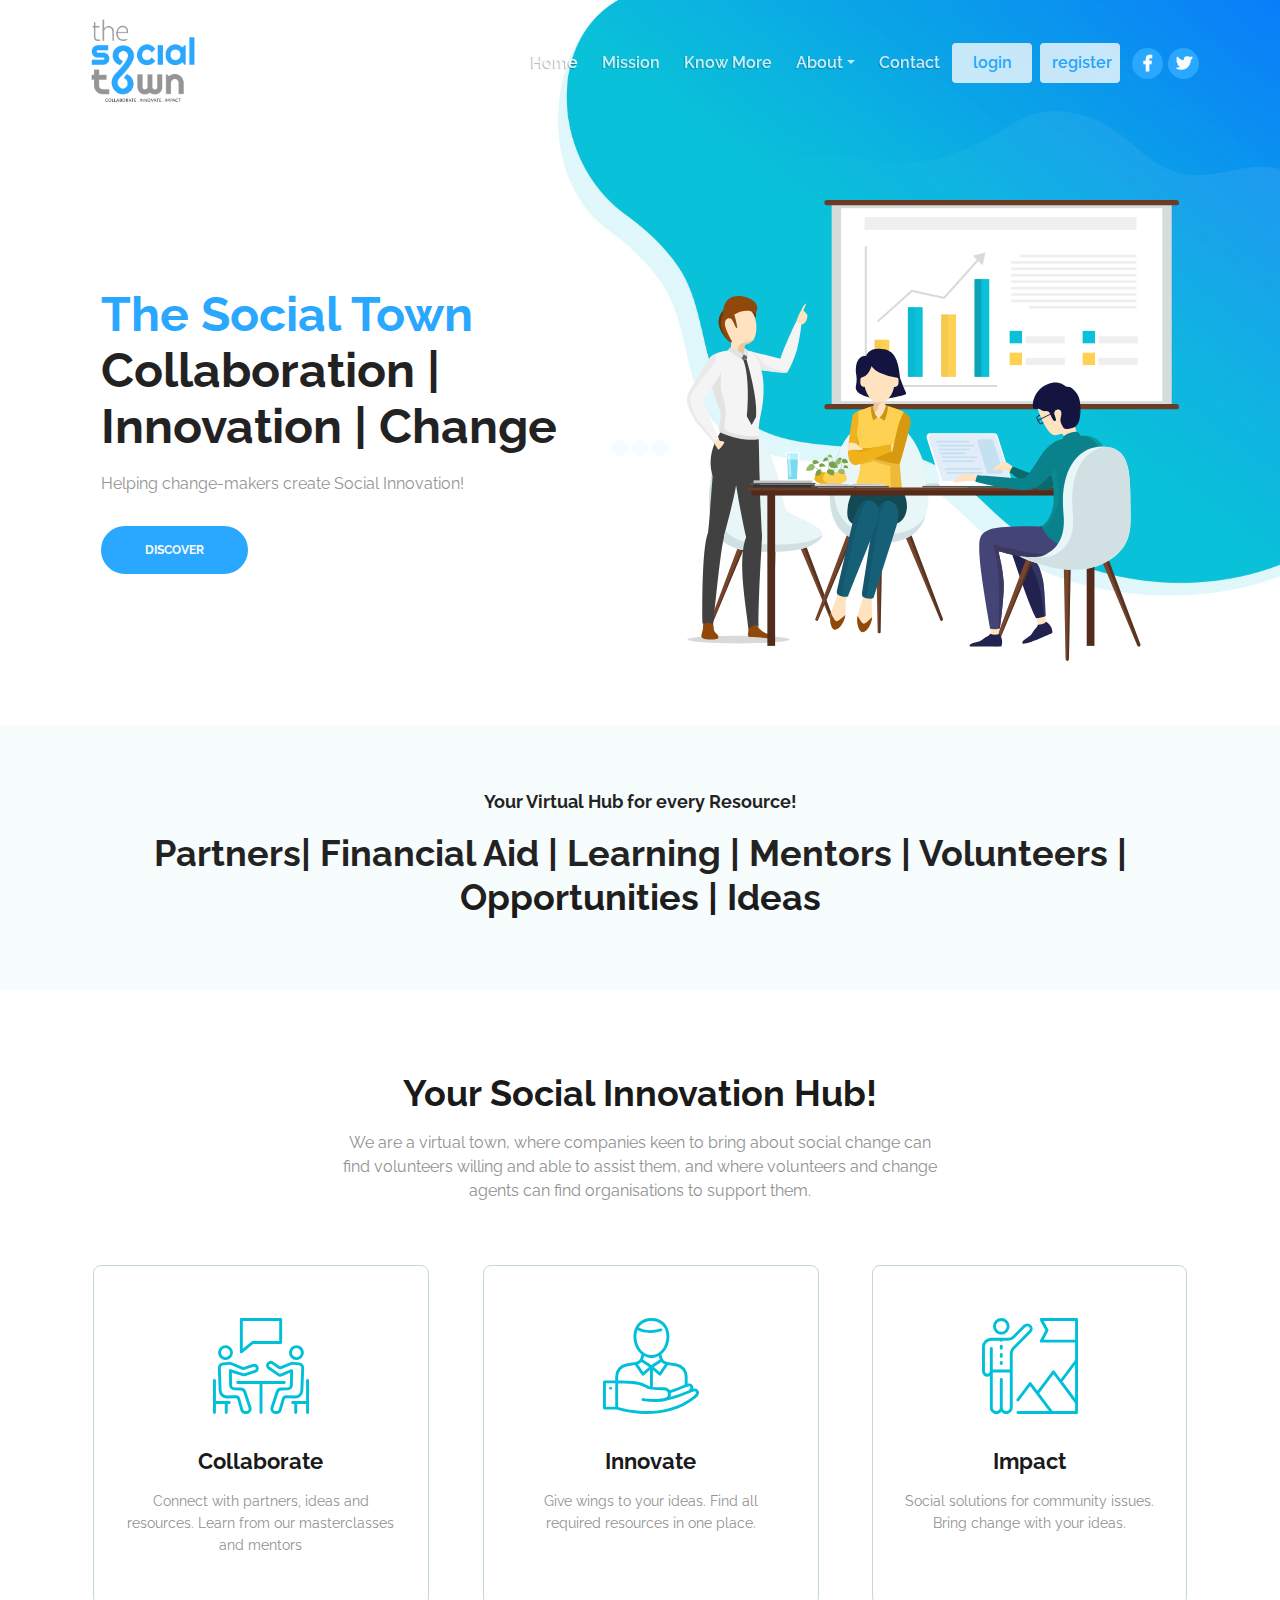
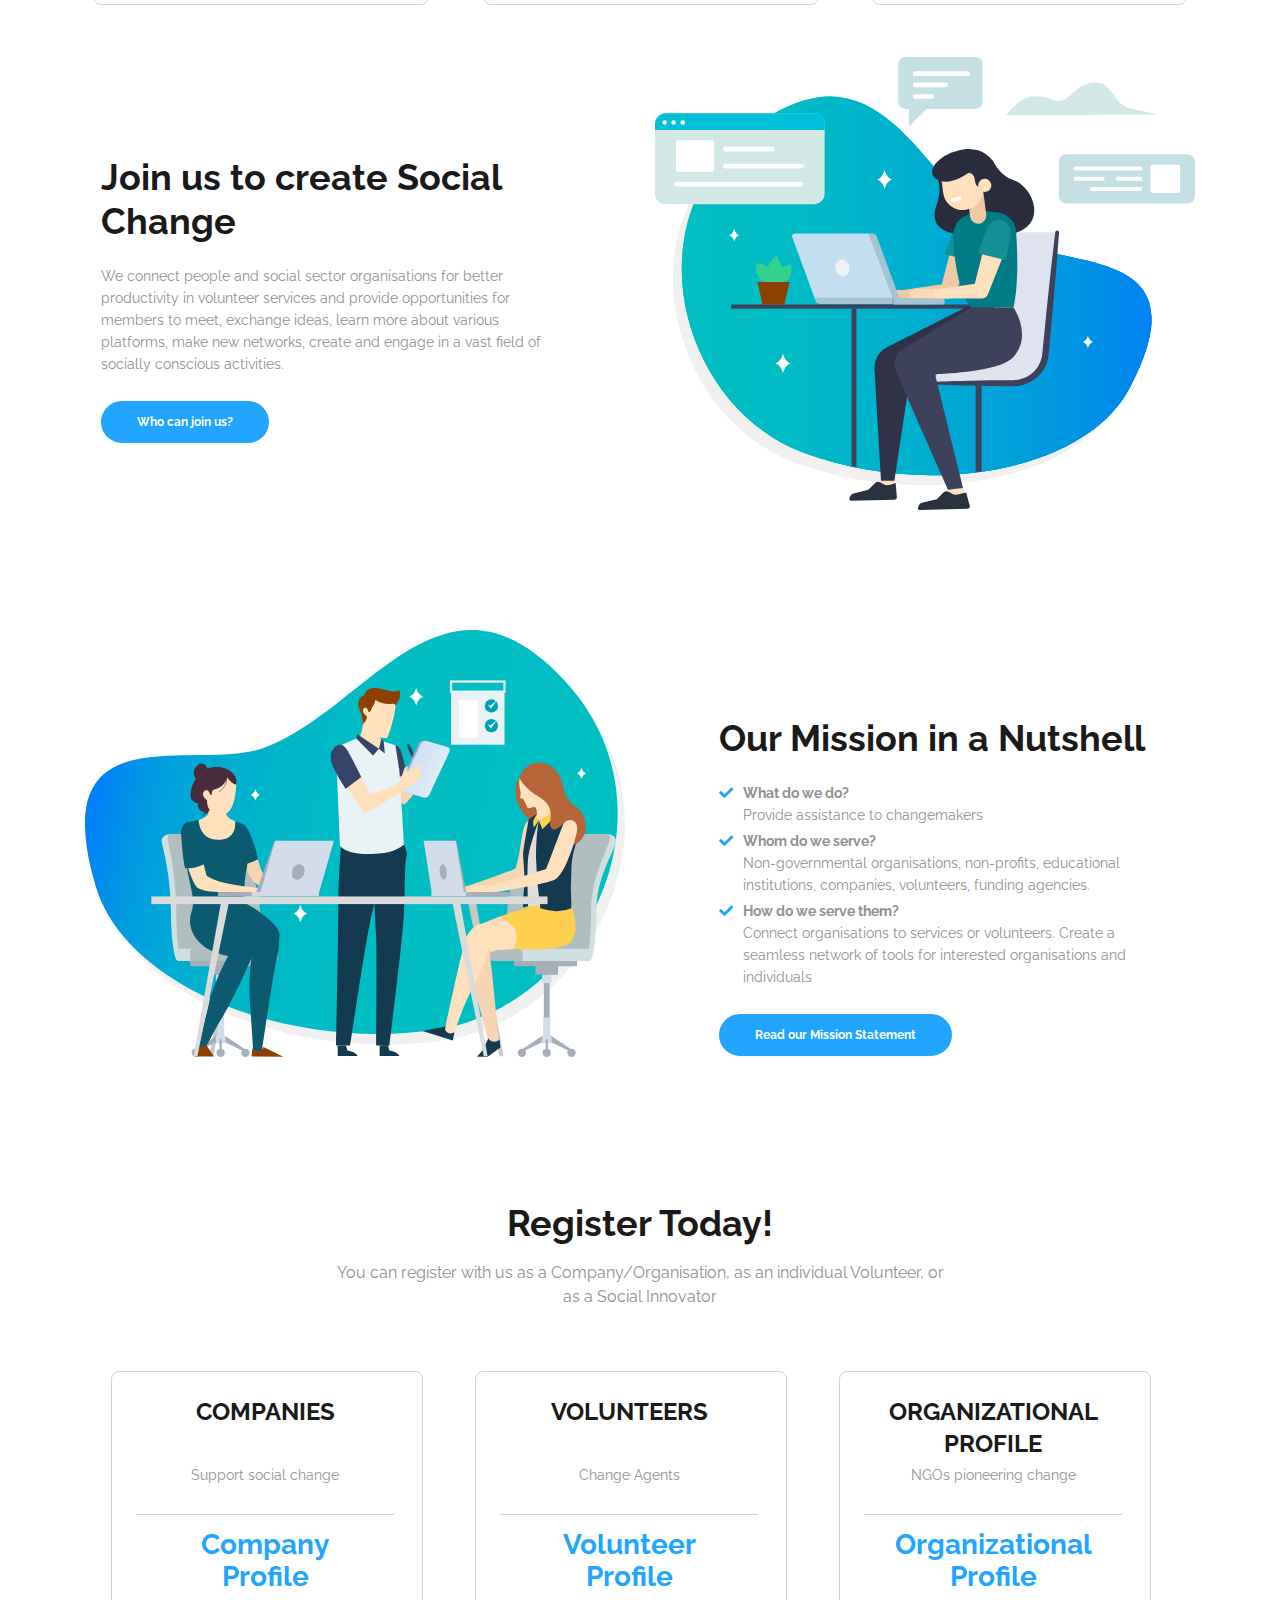
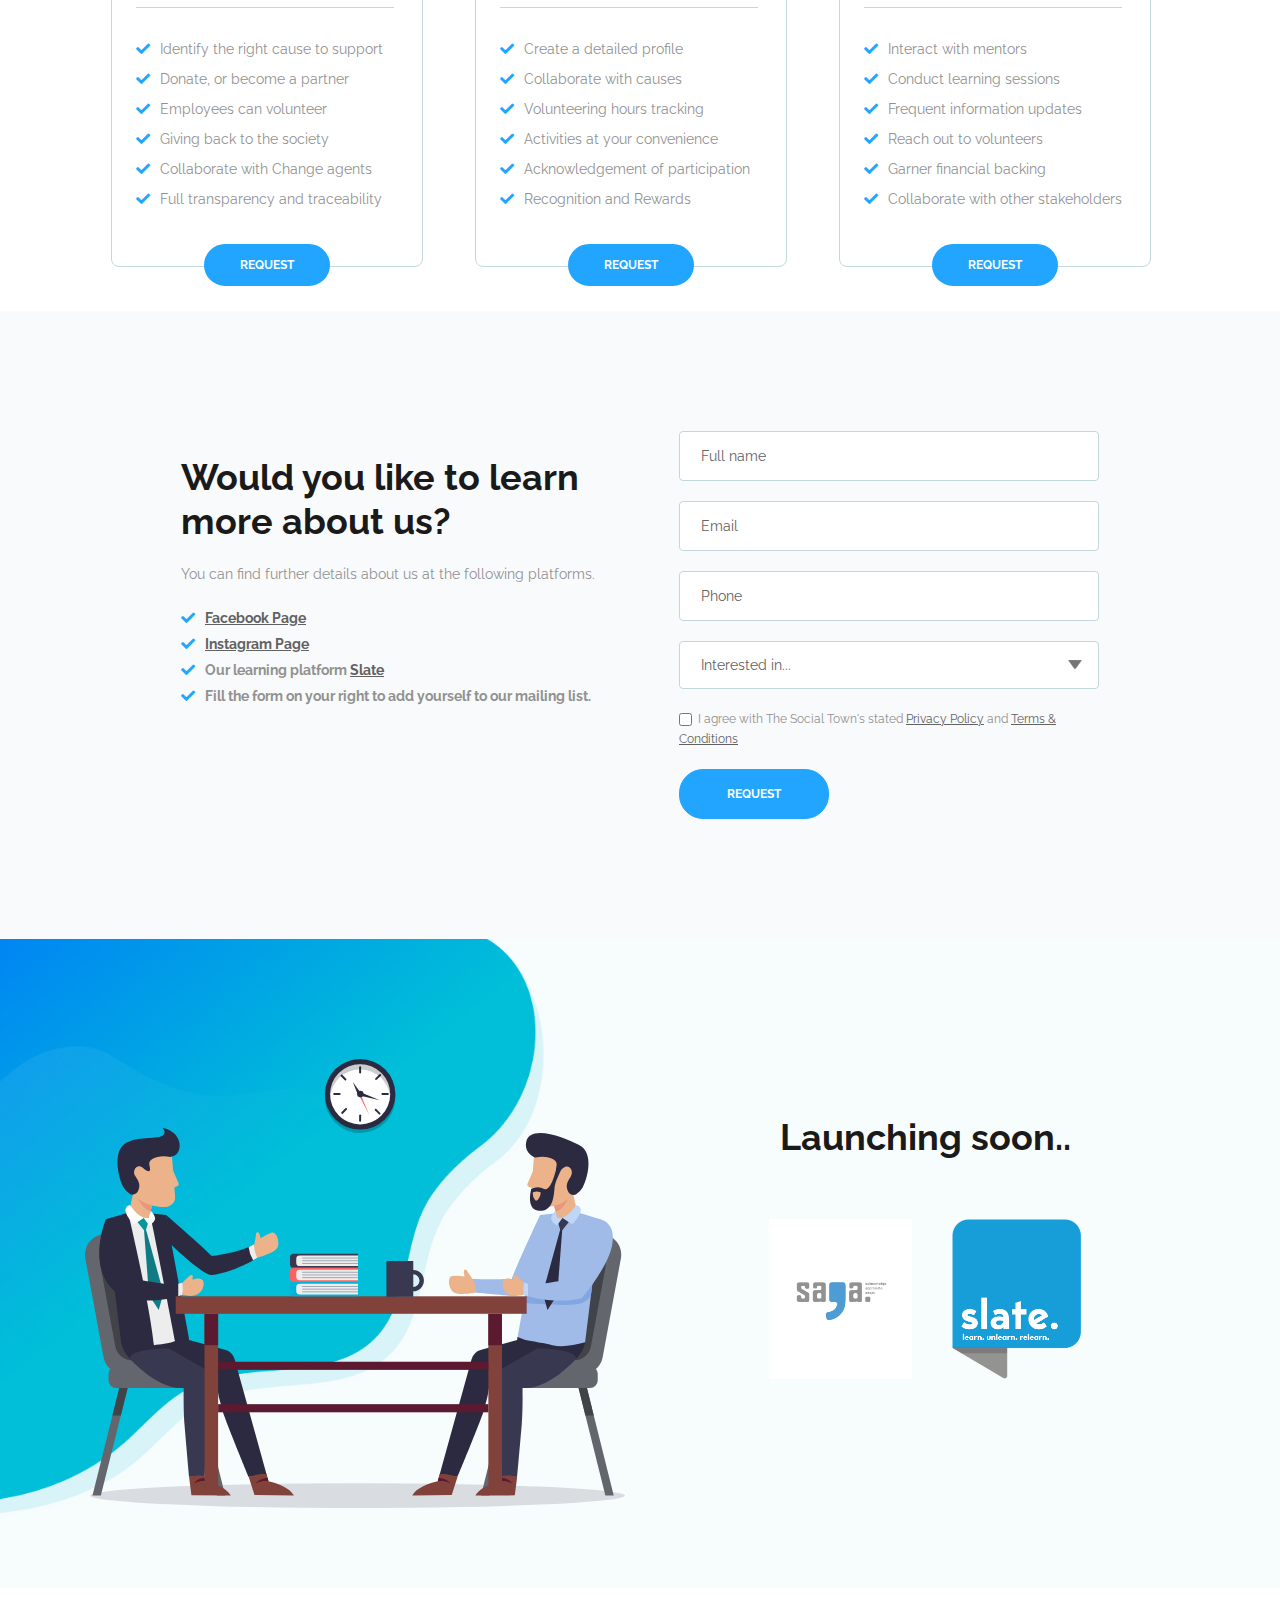
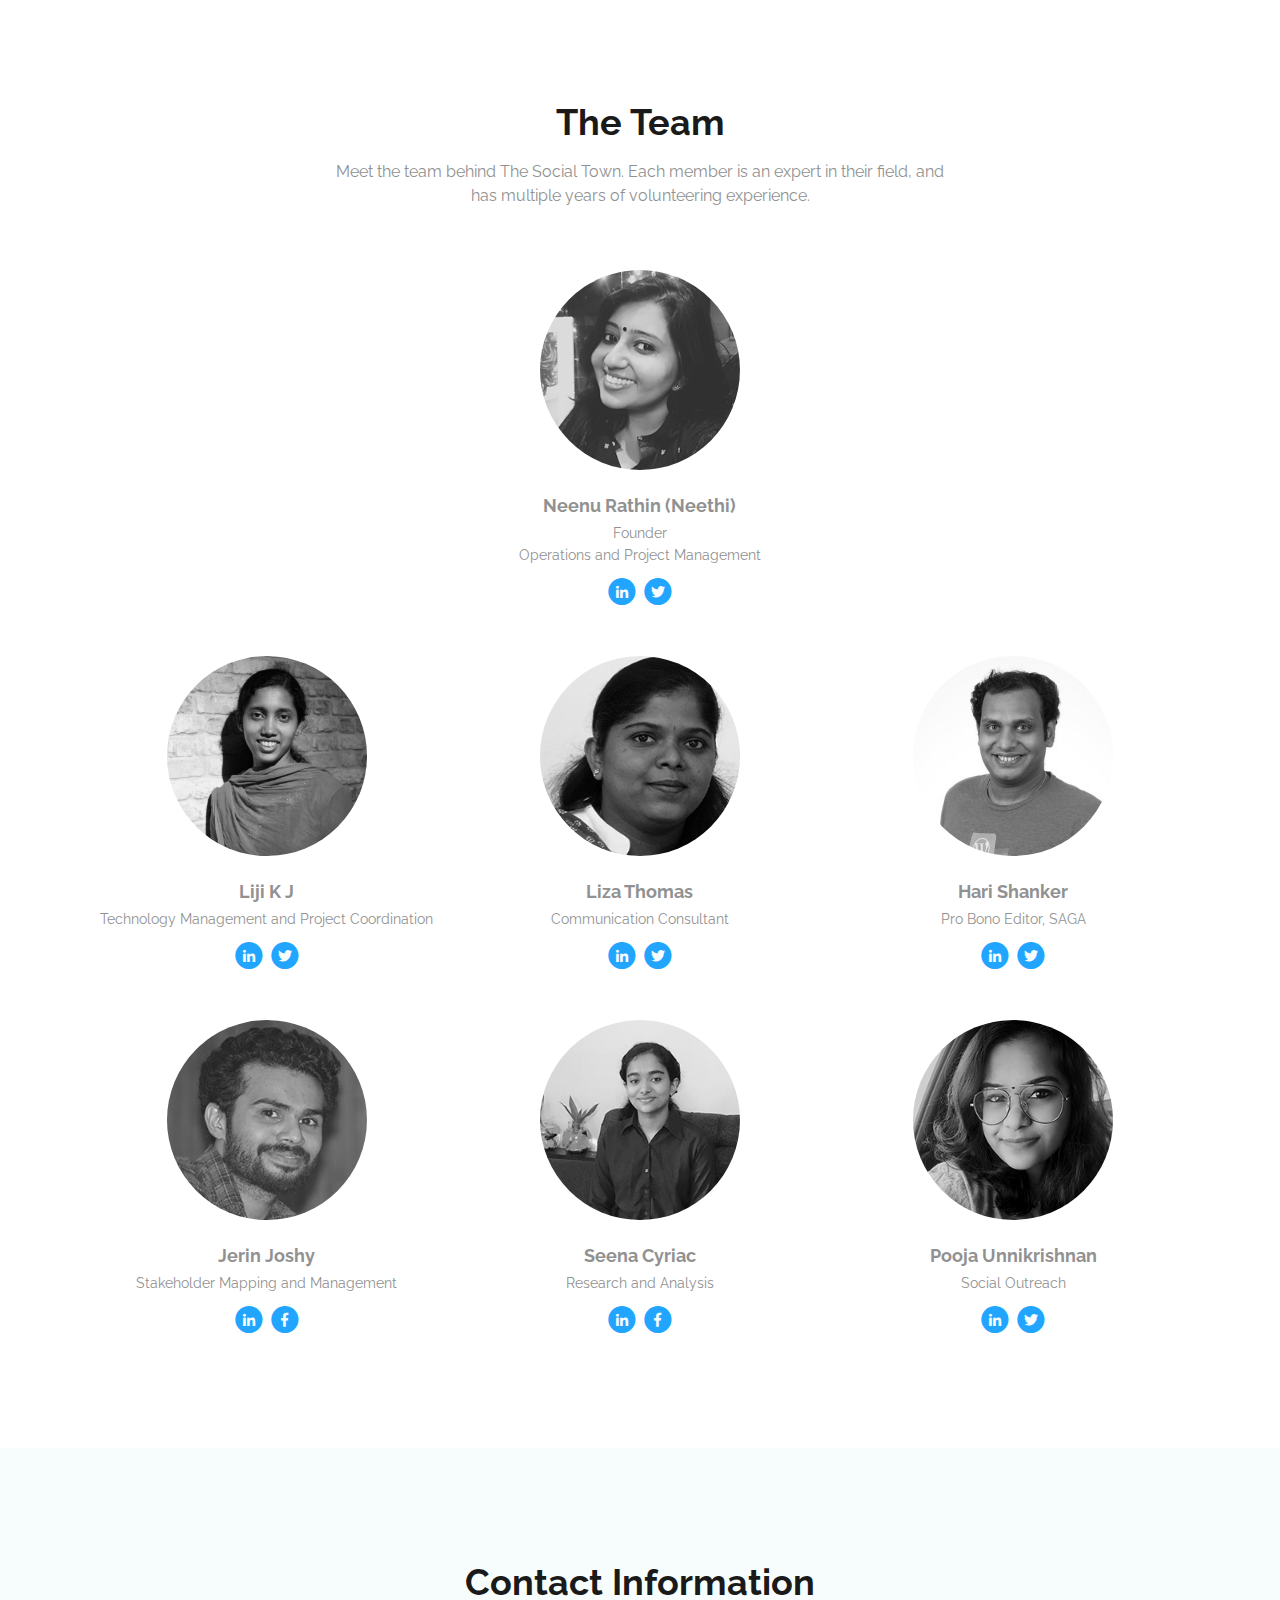
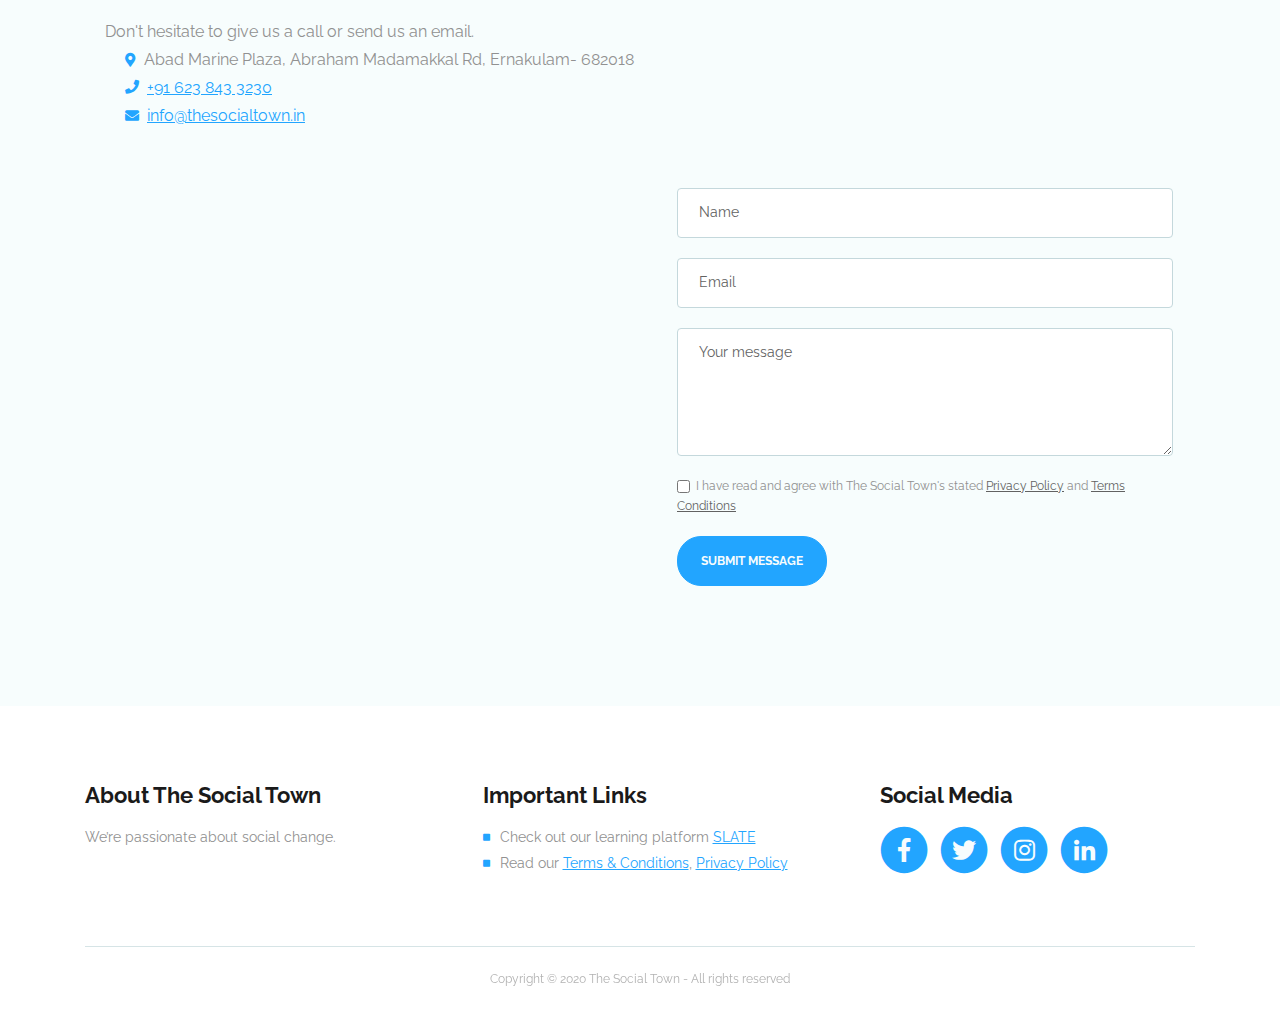
==== commit a336162e: "style changes" ====
--- a/index.html
+++ b/index.html
@@ -38,7 +38,7 @@
         <link rel="icon" href="images/favicon.jpg">
     </head>
 
-    <body data-spy="scroll" data-target=".fixed-top">
+    <body class="home" data-spy="scroll" data-target=".fixed-top">
 
         <!-- Preloader -->
         <div class="spinner-wrapper">
@@ -85,7 +85,7 @@
                     <li class="nav-item dropdown">
                         <a class="nav-link dropdown-toggle page-scroll" href="#about" id="navbarDropdown" role="button" aria-haspopup="true" aria-expanded="false">About</a>
                         <div class="dropdown-menu" aria-labelledby="navbarDropdown">
-                            <a class="dropdown-item" href="/terms-of-use.html"><span class="item-text">Terms of Use</span></a>
+                            <a class="dropdown-item" href="terms-of-use.html"><span class="item-text">Terms of Use</span></a>
                             <div class="dropdown-items-divide-hr"></div>
                             <a class="dropdown-item" href="privacy-policy.html"><span class="item-text">Privacy Policy</span></a>
                         </div>
@@ -96,10 +96,10 @@
                         <a class="nav-link page-scroll" href="#contact">Contact</a>
                     </li>
                     <li class="nav-item button">
-                        <a class="nav-link page-scroll" href="http://app.thesocialtown.in/login">login</a>
+                        <a class="nav-link page-scroll" target="blank" href="http://app.thesocialtown.in/login">login</a>
                     </li>
                     <li class="nav-item button">
-                        <a class="nav-link page-scroll" href="http://app.thesocialtown.in/register">register</a>
+                        <a class="nav-link page-scroll" target="blank" href="http://app.thesocialtown.in/register">register</a>
                     </li>
                 </ul>
                 <span class="nav-item social-icons">
@@ -1013,7 +1013,7 @@
                 <div class="row">
                     <div class="col-lg-12">
                         <h2>Contact Information</h2>
-                        <ul class="list-unstyled li-space-lg">
+                        <ul class="list-unstyled li-space-lg contact">
                             <li class="address">Don't hesitate to give us a call or send us an email.</li>
                             <li><i class="fas fa-map-marker-alt"></i>Abad Marine Plaza, Abraham Madamakkal Rd, Ernakulam- 682018</li>
                             <li><i class="fas fa-phone"></i><a class="turquoise" href="tel:06238433230">+91 623 843 3230</a></li>
@@ -1105,30 +1105,33 @@
                     <div class="col-md-4">
                         <div class="footer-col last">
                             <h4>Social Media</h4>
-                            <span class="fa-stack">
-                            <a href="https://www.facebook.com/TheSocialTown.in ">
-                                <i class="fas fa-circle fa-stack-2x"></i>
-                                <i class="fab fa-facebook-f fa-stack-1x"></i>
-                            </a>
-                        </span>
-                            <span class="fa-stack">
-                            <a href="https://twitter.com/TheSocialTown2 ">
-                                <i class="fas fa-circle fa-stack-2x"></i>
-                                <i class="fab fa-twitter fa-stack-1x"></i>
-                            </a>
-                        </span>
-                            <span class="fa-stack">
-                            <a href="https://instagram.com/thesocialtown ">
-                                <i class="fas fa-circle fa-stack-2x"></i>
-                                <i class="fab fa-instagram fa-stack-1x"></i>
-                            </a>
-                        </span>
-                            <span class="fa-stack">
-                            <a href="https://www.linkedin.com/company/thesocialtown/">
-                                <i class="fas fa-circle fa-stack-2x"></i>
-                                <i class="fab fa-linkedin-in fa-stack-1x"></i>
-                            </a>
-                        </span>
+                            <div class="social-icons">
+                                <span class="fa-stack">
+                                    <a href="https://www.facebook.com/TheSocialTown.in ">
+                                        <i class="fas fa-circle fa-stack-2x"></i>
+                                        <i class="fab fa-facebook-f fa-stack-1x"></i>
+                                    </a>
+                                </span>
+                                <span class="fa-stack">
+                                    <a href="https://twitter.com/TheSocialTown2 ">
+                                        <i class="fas fa-circle fa-stack-2x"></i>
+                                        <i class="fab fa-twitter fa-stack-1x"></i>
+                                    </a>
+                                </span>
+                                <span class="fa-stack">
+                                    <a href="https://instagram.com/thesocialtown ">
+                                        <i class="fas fa-circle fa-stack-2x"></i>
+                                        <i class="fab fa-instagram fa-stack-1x"></i>
+                                    </a>
+                                </span>
+                                <span class="fa-stack">
+                                    <a href="https://www.linkedin.com/company/thesocialtown/">
+                                        <i class="fas fa-circle fa-stack-2x"></i>
+                                        <i class="fab fa-linkedin-in fa-stack-1x"></i>
+                                    </a>
+                                </span>
+                            </div>
+
                         </div>
                     </div>
                     <!-- end of col -->
--- a/css/styles.css
+++ b/css/styles.css
@@ -128,7 +128,7 @@
 }
 
 a.white {
-    color: #fff;
+    color: #f7fcfd;
 }
 
 .testimonial-text {
@@ -149,7 +149,7 @@
     border: 0.125rem solid #22A5FF;
     border-radius: 2rem;
     background-color: #22A5FF;
-    color: #fff;
+    color: #f7fcfd;
     font: 700 0.75rem/0 "Raleway", sans-serif;
     text-decoration: none;
     transition: all 0.2s;
@@ -167,7 +167,7 @@
     border: 0.125rem solid #22A5FF;
     border-radius: 2rem;
     background-color: #22A5FF;
-    color: #fff;
+    color: #f7fcfd;
     font: 700 0.75rem/0 "Raleway", sans-serif;
     text-decoration: none;
     transition: all 0.2s;
@@ -193,7 +193,7 @@
 
 .btn-outline-reg:hover {
     background-color: #22A5FF;
-    color: #fff;
+    color: #f7fcfd;
     text-decoration: none;
 }
 
@@ -211,7 +211,7 @@
 
 .btn-outline-lg:hover {
     background-color: #22A5FF;
-    color: #fff;
+    color: #f7fcfd;
     text-decoration: none;
 }
 
@@ -229,7 +229,7 @@
 
 .btn-outline-sm:hover {
     background-color: #22A5FF;
-    color: #fff;
+    color: #f7fcfd;
     text-decoration: none;
 }
 
@@ -255,6 +255,10 @@
     font: 400 0.875rem/1.375rem "Raleway", sans-serif;
     cursor: text;
     transition: all 0.2s ease;
+}
+
+input:focus {
+    outline: none!important;
 }
 
 
@@ -393,7 +397,7 @@
     border: 1px solid #22A5FF;
     border-radius: 1.5rem;
     background-color: #22A5FF;
-    color: #fff;
+    color: #f7fcfd;
     font: 700 0.75rem/1.75rem "Raleway", sans-serif;
     cursor: pointer;
     transition: all 0.2s;
@@ -1075,7 +1079,7 @@
     position: relative;
     width: auto;
     height: auto;
-    color: #fff;
+    color: #f7fcfd;
     opacity: 1;
 }
 
@@ -1099,7 +1103,7 @@
 }
 
 .lightbox-basic a.mfp-close.as-button:hover {
-    color: #fff;
+    color: #f7fcfd;
 }
 
 
@@ -1251,7 +1255,7 @@
     width: 13.75rem;
     padding: 0.3125rem 0 0.3125rem 4.125rem;
     background-color: #22A5FF;
-    color: #fff;
+    color: #f7fcfd;
     -webkit-transform: rotate(45deg) translate3d(0, 0, 0);
     -ms-transform: rotate(45deg) translate3d(0, 0, 0);
     transform: rotate(45deg) translate3d(0, 0, 0);
@@ -1563,7 +1567,7 @@
 }
 
 .basic-4 .fa-stack-1x {
-    color: #fff;
+    color: #f7fcfd;
     transition: all 0.2s ease;
 }
 
@@ -1572,7 +1576,7 @@
 }
 
 .basic-4 .fa-stack:hover .fa-stack-1x {
-    color: #fff;
+    color: #f7fcfd;
 }
 
 
@@ -1671,7 +1675,7 @@
 }
 
 .footer .fa-stack .fa-stack-1x {
-    color: #fff;
+    color: #f7fcfd;
     transition: all 0.2s ease;
 }
 
@@ -1681,7 +1685,7 @@
 }
 
 .footer .fa-stack:hover .fa-stack-1x {
-    color: #fff;
+    color: #f7fcfd;
 }
 
 .footer .fa-stack:hover .fa-stack-2x {
@@ -1833,7 +1837,7 @@
     text-align: center;
 }
 
-.li-space-lg li {
+.home #contact .li-space-lg li {
     margin-bottom: 0.25rem;
     align-items: center;
     justify-content: center;
@@ -1845,6 +1849,30 @@
     text-align: center;
 }
 
+.footer-col.middle .li-space-lg li {
+    margin-bottom: 0.25rem;
+    align-items: center;
+    justify-content: center;
+    display: -webkit-box;
+    display: -moz-box;
+    text-align: center;
+}
+
+.home .li-space-lg.contact {
+    flex-direction: column;
+}
+
+.home #contact .li-space-lg.contact li {
+    display: block!important;
+    margin-left: 40px!important;
+    text-align: left;
+}
+
+.home #contact .li-space-lg.contact li.address {
+    display: block!important;
+    margin-left: 20px!important;
+}
+
 .footer .list-unstyled .media-body {
     margin-left: 0.625rem;
     display: -webkit-box;
@@ -1900,8 +1928,19 @@
         margin-bottom: 0.25rem;
         text-align: left;
     }
+    .footer-col.middle .li-space-lg li {
+        margin-bottom: 0.25rem;
+        align-items: center;
+        justify-content: center;
+        display: -webkit-box;
+        display: -moz-box;
+        display: -ms-flexbox;
+        display: -webkit-flex;
+        display: flex;
+        text-align: left;
+    }
     .footer .list-unstyled .media-body {
-        display: inline-block;
+        display: inline-block!important;
     }
     .footer {
         text-align: left;
@@ -2027,7 +2066,7 @@
         font-size: 1.5rem;
     }
     .navbar-expand-lg .navbar-nav .nav-link {
-        text-shadow: -2px 2px 2px rgba(0, 0, 0, .3);
+        text-shadow: -1px 1px 1px rgba(0, 0, 0, .3);
     }
     .top-nav-collapse .navbar-nav .nav-link,
     .navbar-expand-lg .navbar-nav .nav-item.button a {
@@ -2036,6 +2075,7 @@
     /* Navigation */
     .top-nav-collapse .nav-item.button a {
         background-color: #22A5FF!important;
+        border: 1px solid #22A5FF;
     }
     .top-nav-collapse .nav-item.button a {
         color: #f7fcfd!important;
@@ -2057,12 +2097,12 @@
     }
     .navbar-custom .nav-item .nav-link {
         padding: 0.75rem;
-        color: #fff;
+        color: #f7fcfd;
         opacity: 0.8;
     }
     .navbar-custom .nav-item .nav-link:hover,
     .navbar-custom .nav-item .nav-link.active {
-        color: #fff;
+        color: #f7fcfd;
         opacity: 1;
     }
     .navbar-custom.top-nav-collapse {
@@ -2117,11 +2157,11 @@
         transition: all 0.2s ease;
     }
     .navbar-custom .fa-stack-1x {
-        color: #fff;
+        color: #f7fcfd;
         transition: all 0.2s ease;
     }
     .navbar-custom .fa-stack:hover .fa-stack-2x {
-        color: #fff;
+        color: #f7fcfd;
     }
     .navbar-custom .fa-stack:hover .fa-stack-1x {
         color: #22A5FF;
@@ -2130,13 +2170,13 @@
         color: #22A5FF;
     }
     .navbar-custom.top-nav-collapse .fa-stack-1x {
-        color: #fff;
+        color: #f7fcfd;
     }
     .navbar-custom.top-nav-collapse .fa-stack:hover .fa-stack-2x {
         color: #00a7bd;
     }
     .navbar-custom.top-nav-collapse .fa-stack:hover .fa-stack-1x {
-        color: #fff;
+        color: #f7fcfd;
     }
     /* end of navigation */
     /* General Styles */
@@ -2452,7 +2492,7 @@
 }
 
 .virtual-hub .container .content {
-    padding: 4rem 0;
+    padding: 4rem 15px;
     margin: 0 auto;
 }
 
@@ -2464,6 +2504,10 @@
 
 .has-error .list-unstyled li {
     color: red;
+}
+
+.navbar-custom .nav-item .nav-link:hover {
+    color: #22A5FF!important;
 }
 
 .nav-item.button a {
@@ -2531,6 +2575,8 @@
     font: 600 1rem/1rem "Raleway", sans-serif;
     text-decoration: none;
     background-color: #22A5FF!important;
+    border: 1px solid #22A5FF;
+    padding: 0.75rem;
 }
 
 .error .nav-item.button a:hover {
@@ -2538,4 +2584,9 @@
     font: 600 1rem/1rem "Raleway", sans-serif;
     text-decoration: none;
     color: #22A5FF!important;
+}
+
+.form-control-submit-button {
+    width: 150px;
+    margin: 0 auto;
 }